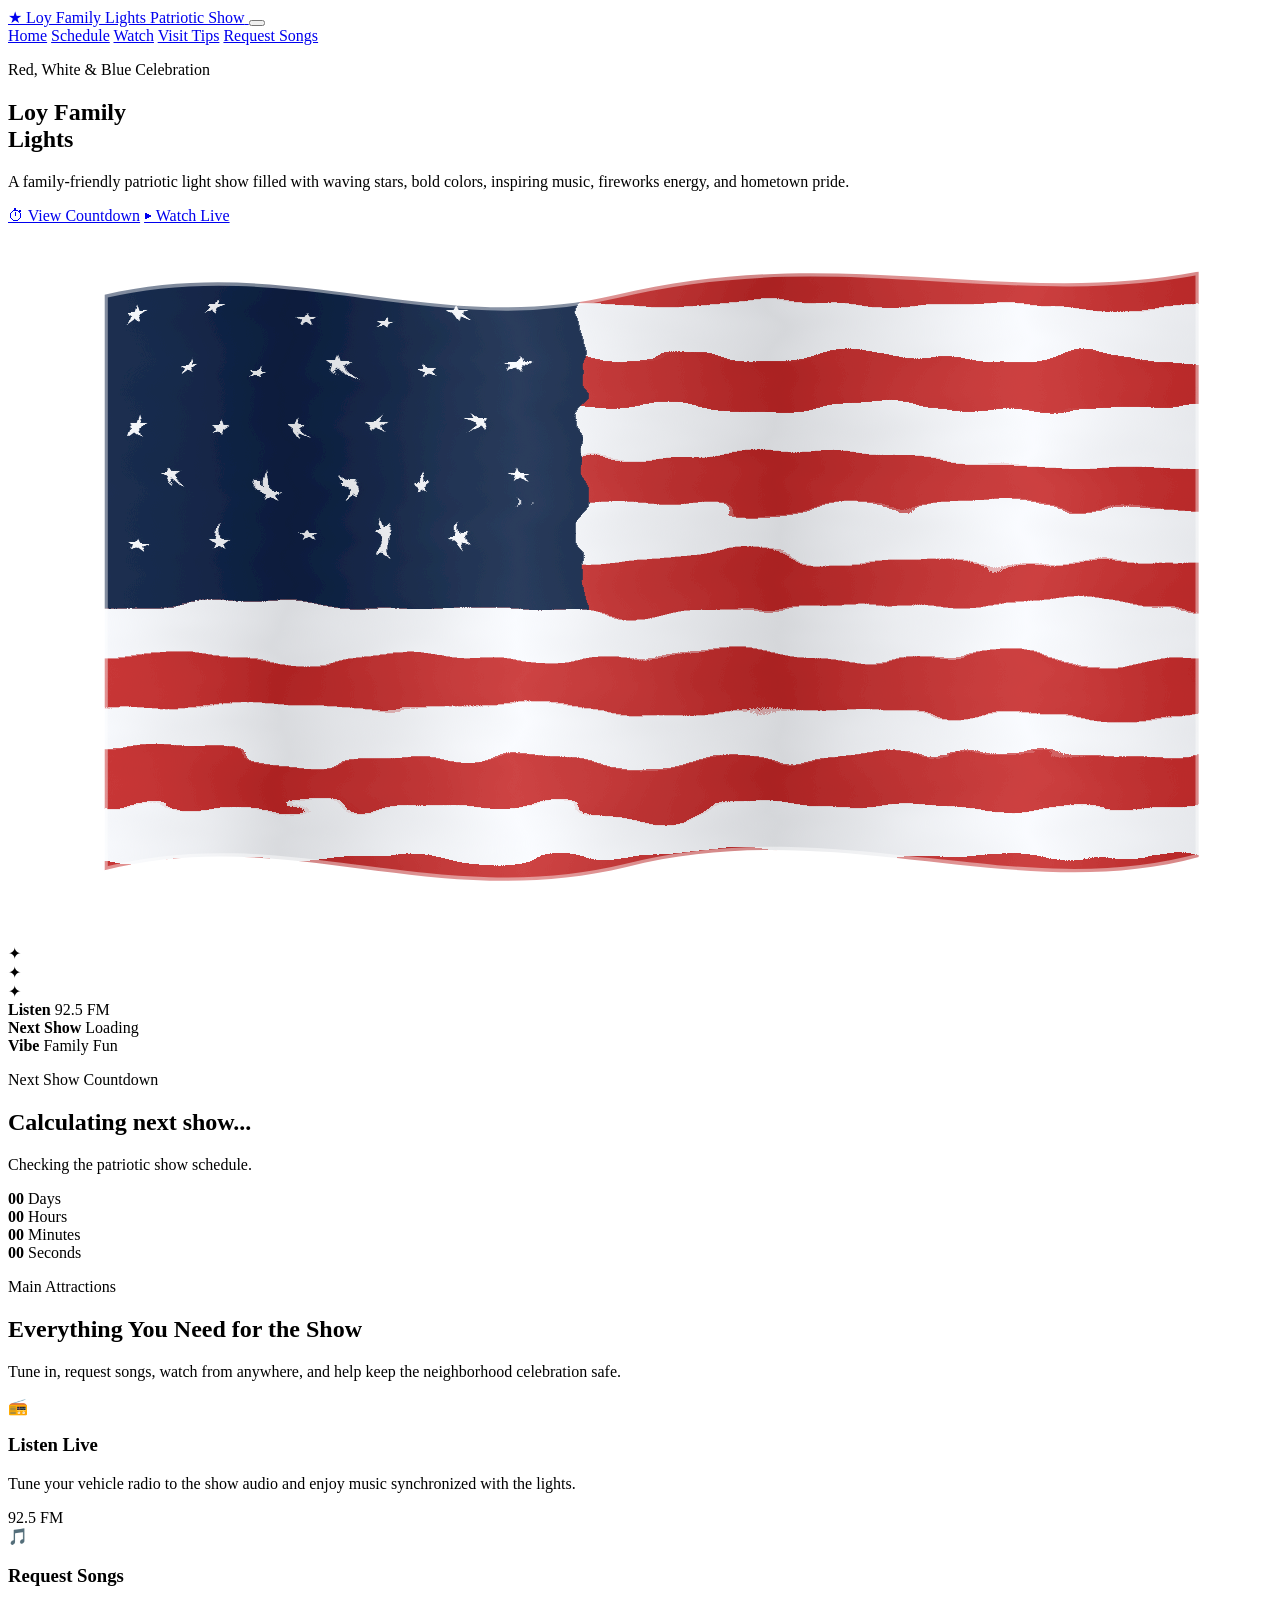
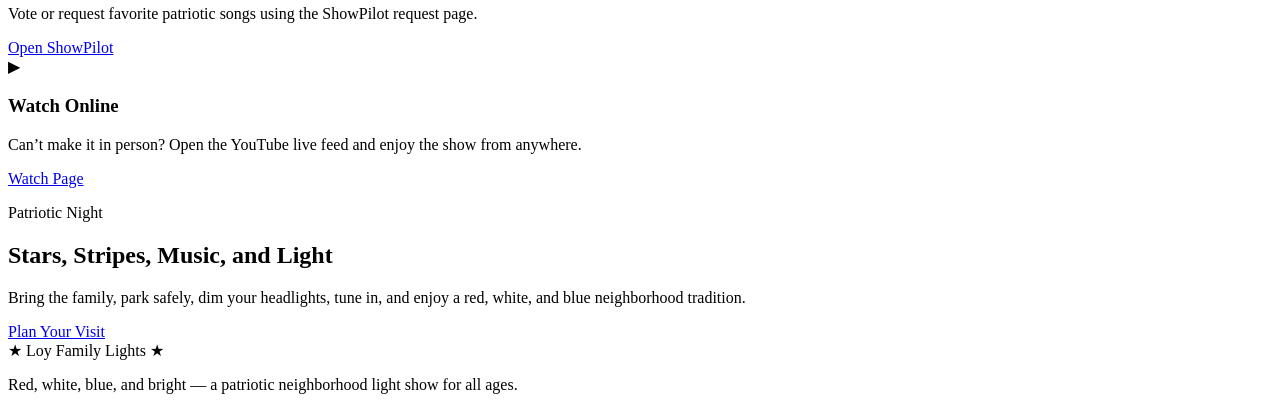
==== index.html @ 0f34c9c0 "Add files via upload" ====
<!DOCTYPE html>
<html lang="en">
<head>
  <meta charset="UTF-8" />
  <meta name="viewport" content="width=device-width, initial-scale=1.0" />
  <meta
    name="description"
    content="Loy Family Lights Patriotic Light Show. Tune to 92.5 FM, watch the red, white, and blue display, and enjoy a family-friendly neighborhood celebration."
  />
  <title>Loy Family Lights | Patriotic Light Show</title>

  <link rel="preconnect" href="https://fonts.googleapis.com" />
  <link rel="preconnect" href="https://fonts.gstatic.com" crossorigin />
  <link
    href="https://fonts.googleapis.com/css2?family=Cinzel:wght@400;600;700&family=Libre+Baskerville:wght@400;700&family=Montserrat:wght@500;700;800&display=swap"
    rel="stylesheet"
  />

  <link rel="stylesheet" href="assets/css/styles.css" />
</head>
<body>
  <div class="glow-fog" aria-hidden="true"></div>

  <header class="topbar">
    <div class="container nav">
      <a class="brand" href="index.html" aria-label="Loy Family Lights home">
        <span class="brand-badge" aria-hidden="true">★</span>
        <span class="brand-text">
          Loy Family Lights
          <span>Patriotic Show</span>
        </span>
      </a>

      <button class="menu-toggle" type="button" aria-label="Open navigation" aria-expanded="false">
        <span></span>
        <span></span>
        <span></span>
      </button>

      <nav class="nav-links" aria-label="Primary navigation">
        <a class="active" href="index.html">Home</a>
        <a href="schedule.html">Schedule</a>
        <a href="watch.html">Watch</a>
        <a href="visit.html">Visit Tips</a>
        <a class="nav-cta" href="https://show.loyfamilylights.com/" target="_blank" rel="noopener">Request Songs</a>
      </nav>
    </div>
  </header>

  <main>
    <section class="container hero">
      <div class="hero-copy-wrap">
        <p class="eyebrow">Red, White & Blue Celebration</p>
        <h1>Loy Family<br />Lights</h1>
        <p class="hero-copy">
          A family-friendly patriotic light show filled with waving stars,
          bold colors, inspiring music, fireworks energy, and hometown pride.
        </p>

        <div class="hero-actions">
          <a class="btn btn-primary" href="schedule.html">⏱ View Countdown</a>
          <a class="btn btn-secondary" href="watch.html">▶ Watch Live</a>
        </div>
      </div>

      <aside class="hero-card" aria-label="Patriotic waving flag preview">
        <div class="flag-stage">
          <div class="flag-pole" aria-hidden="true"></div>

          <svg class="waving-flag" viewBox="0 0 760 430" role="img" aria-labelledby="flagTitle flagDesc">
            <title id="flagTitle">Animated American-style patriotic flag</title>
            <desc id="flagDesc">A red, white, and blue flag waving with stars and stripes.</desc>

            <defs>
              <filter id="flagWave">
                <feTurbulence
                  type="fractalNoise"
                  baseFrequency="0.012 0.045"
                  numOctaves="2"
                  seed="8"
                  result="noise"
                >
                  <animate
                    attributeName="baseFrequency"
                    dur="6s"
                    values="0.010 0.035;0.018 0.055;0.010 0.035"
                    repeatCount="indefinite"
                  />
                </feTurbulence>

                <feDisplacementMap
                  in="SourceGraphic"
                  in2="noise"
                  scale="28"
                  xChannelSelector="R"
                  yChannelSelector="G"
                >
                  <animate
                    attributeName="scale"
                    dur="4.5s"
                    values="18;34;22;30;18"
                    repeatCount="indefinite"
                  />
                </feDisplacementMap>
              </filter>

              <linearGradient id="flagShade" x1="0%" y1="0%" x2="100%" y2="0%">
                <stop offset="0%" stop-color="rgba(255,255,255,0.1)" />
                <stop offset="18%" stop-color="rgba(0,0,0,0.18)" />
                <stop offset="38%" stop-color="rgba(255,255,255,0.18)" />
                <stop offset="60%" stop-color="rgba(0,0,0,0.2)" />
                <stop offset="82%" stop-color="rgba(255,255,255,0.16)" />
                <stop offset="100%" stop-color="rgba(0,0,0,0.12)" />
              </linearGradient>

              <clipPath id="flagClip">
                <path d="M58 42 C170 16 258 68 366 42 C498 10 602 50 716 28 L716 380 C606 410 498 354 372 386 C256 414 168 360 58 388 Z" />
              </clipPath>
            </defs>

            <g filter="url(#flagWave)" clip-path="url(#flagClip)">
              <rect x="40" y="20" width="700" height="390" fill="#f9fbff" />

              <g>
                <rect x="40" y="20" width="700" height="30" fill="#c62828" />
                <rect x="40" y="80" width="700" height="30" fill="#c62828" />
                <rect x="40" y="140" width="700" height="30" fill="#c62828" />
                <rect x="40" y="200" width="700" height="30" fill="#c62828" />
                <rect x="40" y="260" width="700" height="30" fill="#c62828" />
                <rect x="40" y="320" width="700" height="30" fill="#c62828" />
                <rect x="40" y="380" width="700" height="30" fill="#c62828" />
              </g>

              <rect x="40" y="20" width="305" height="210" fill="#0a1f44" />

              <g class="flag-stars-svg" fill="#f9fbff">
                <text x="70" y="58">★</text><text x="120" y="58">★</text><text x="170" y="58">★</text><text x="220" y="58">★</text><text x="270" y="58">★</text>
                <text x="95" y="92">★</text><text x="145" y="92">★</text><text x="195" y="92">★</text><text x="245" y="92">★</text><text x="295" y="92">★</text>
                <text x="70" y="126">★</text><text x="120" y="126">★</text><text x="170" y="126">★</text><text x="220" y="126">★</text><text x="270" y="126">★</text>
                <text x="95" y="160">★</text><text x="145" y="160">★</text><text x="195" y="160">★</text><text x="245" y="160">★</text><text x="295" y="160">★</text>
                <text x="70" y="194">★</text><text x="120" y="194">★</text><text x="170" y="194">★</text><text x="220" y="194">★</text><text x="270" y="194">★</text>
              </g>

              <rect x="40" y="20" width="700" height="390" fill="url(#flagShade)" opacity="0.72" />
            </g>

            <path
              class="flag-edge"
              d="M58 42 C170 16 258 68 366 42 C498 10 602 50 716 28 L716 380 C606 410 498 354 372 386 C256 414 168 360 58 388 Z"
              fill="none"
              stroke="rgba(255,255,255,0.45)"
              stroke-width="4"
            />
          </svg>

          <div class="firework one" aria-hidden="true">✦</div>
          <div class="firework two" aria-hidden="true">✦</div>
          <div class="firework three" aria-hidden="true">✦</div>
        </div>

        <div class="quick-info">
          <div class="info-pill">
            <strong>Listen</strong>
            <span>92.5 FM</span>
          </div>
          <div class="info-pill">
            <strong>Next Show</strong>
            <span data-countdown-label>Loading</span>
          </div>
          <div class="info-pill">
            <strong>Vibe</strong>
            <span>Family Fun</span>
          </div>
        </div>
      </aside>
    </section>

    <section class="container countdown-section">
      <div class="card countdown-card">
        <div>
          <p class="section-label">Next Show Countdown</p>
          <h2 data-show-status>Calculating next show...</h2>
          <p class="section-text" data-show-message>
            Checking the patriotic show schedule.
          </p>
        </div>

        <div class="countdown-grid" aria-label="Countdown to the next show">
          <div class="count-box">
            <strong data-countdown-days>00</strong>
            <span>Days</span>
          </div>
          <div class="count-box">
            <strong data-countdown-hours>00</strong>
            <span>Hours</span>
          </div>
          <div class="count-box">
            <strong data-countdown-minutes>00</strong>
            <span>Minutes</span>
          </div>
          <div class="count-box">
            <strong data-countdown-seconds>00</strong>
            <span>Seconds</span>
          </div>
        </div>
      </div>
    </section>

    <div class="container stripe" aria-hidden="true"></div>

    <section class="container">
      <div class="section-head">
        <p class="section-label">Main Attractions</p>
        <h2>Everything You Need for the Show</h2>
        <p class="section-text">
          Tune in, request songs, watch from anywhere, and help keep the neighborhood celebration safe.
        </p>
      </div>

      <div class="grid grid-3">
        <article class="card">
          <div class="card-icon" aria-hidden="true">📻</div>
          <h3>Listen Live</h3>
          <p>
            Tune your vehicle radio to the show audio and enjoy music synchronized with the lights.
          </p>
          <div class="large-stat">92.5 FM</div>
        </article>

        <article class="card">
          <div class="card-icon" aria-hidden="true">🎵</div>
          <h3>Request Songs</h3>
          <p>
            Vote or request favorite patriotic songs using the ShowPilot request page.
          </p>
          <div class="card-action">
            <a class="btn btn-primary" href="https://show.loyfamilylights.com/" target="_blank" rel="noopener">
              Open ShowPilot
            </a>
          </div>
        </article>

        <article class="card">
          <div class="card-icon" aria-hidden="true">▶</div>
          <h3>Watch Online</h3>
          <p>
            Can’t make it in person? Open the YouTube live feed and enjoy the show from anywhere.
          </p>
          <div class="card-action">
            <a class="btn btn-secondary" href="watch.html">Watch Page</a>
          </div>
        </article>
      </div>
    </section>

    <section class="container feature-banner">
      <div>
        <p class="section-label">Patriotic Night</p>
        <h2>Stars, Stripes, Music, and Light</h2>
        <p class="section-text">
          Bring the family, park safely, dim your headlights, tune in, and enjoy a red, white, and blue neighborhood tradition.
        </p>
      </div>

      <a class="btn btn-primary" href="visit.html">Plan Your Visit</a>
    </section>
  </main>

  <footer class="container footer">
    <div class="footer-brand">★ Loy Family Lights ★</div>
    <p>Red, white, blue, and bright — a patriotic neighborhood light show for all ages.</p>
  </footer>

  <script src="assets/js/app.js"></script>
</body>
</html>
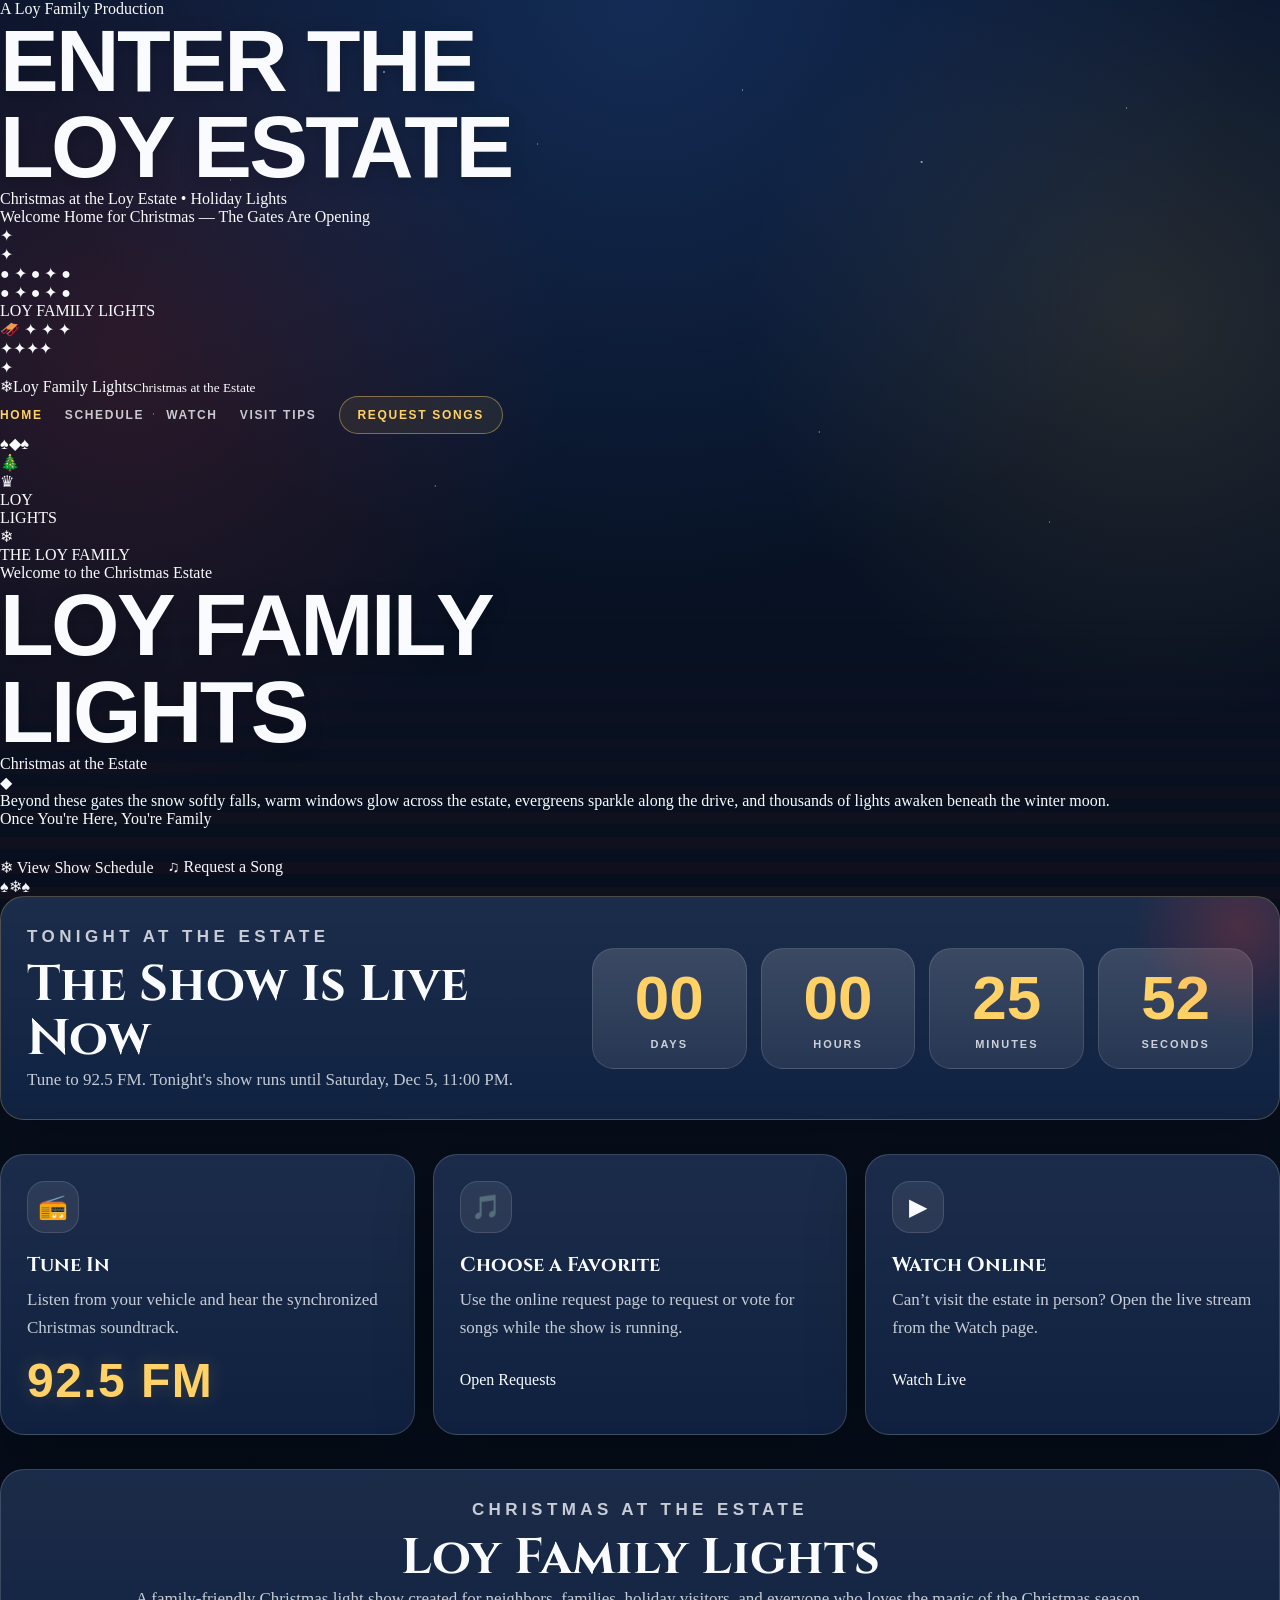
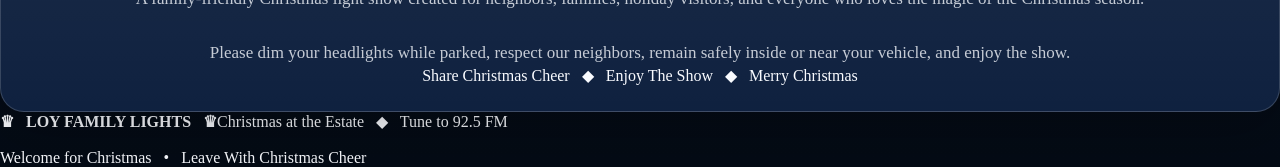
==== commit d49a6d23: "Add files via upload" ====
--- a/index.html
+++ b/index.html
@@ -1,276 +1,8 @@
-<!DOCTYPE html>
-<html lang="en">
-<head>
-  <meta charset="UTF-8" />
-  <meta name="viewport" content="width=device-width, initial-scale=1.0" />
-  <meta
-    name="description"
-    content="Loy Family Lights Patriotic Light Show. Tune to 92.5 FM, watch the red, white, and blue display, and enjoy a family-friendly neighborhood celebration."
-  />
-  <title>Loy Family Lights | Patriotic Light Show</title>
-
-  <link rel="preconnect" href="https://fonts.googleapis.com" />
-  <link rel="preconnect" href="https://fonts.gstatic.com" crossorigin />
-  <link
-    href="https://fonts.googleapis.com/css2?family=Cinzel:wght@400;600;700&family=Libre+Baskerville:wght@400;700&family=Montserrat:wght@500;700;800&display=swap"
-    rel="stylesheet"
-  />
-
-  <link rel="stylesheet" href="assets/css/styles.css" />
-</head>
-<body>
-  <div class="glow-fog" aria-hidden="true"></div>
-
-  <header class="topbar">
-    <div class="container nav">
-      <a class="brand" href="index.html" aria-label="Loy Family Lights home">
-        <span class="brand-badge" aria-hidden="true">★</span>
-        <span class="brand-text">
-          Loy Family Lights
-          <span>Patriotic Show</span>
-        </span>
-      </a>
-
-      <button class="menu-toggle" type="button" aria-label="Open navigation" aria-expanded="false">
-        <span></span>
-        <span></span>
-        <span></span>
-      </button>
-
-      <nav class="nav-links" aria-label="Primary navigation">
-        <a class="active" href="index.html">Home</a>
-        <a href="schedule.html">Schedule</a>
-        <a href="watch.html">Watch</a>
-        <a href="visit.html">Visit Tips</a>
-        <a class="nav-cta" href="https://show.loyfamilylights.com/" target="_blank" rel="noopener">Request Songs</a>
-      </nav>
-    </div>
-  </header>
-
-  <main>
-    <section class="container hero">
-      <div class="hero-copy-wrap">
-        <p class="eyebrow">Red, White & Blue Celebration</p>
-        <h1>Loy Family<br />Lights</h1>
-        <p class="hero-copy">
-          A family-friendly patriotic light show filled with waving stars,
-          bold colors, inspiring music, fireworks energy, and hometown pride.
-        </p>
-
-        <div class="hero-actions">
-          <a class="btn btn-primary" href="schedule.html">⏱ View Countdown</a>
-          <a class="btn btn-secondary" href="watch.html">▶ Watch Live</a>
-        </div>
-      </div>
-
-      <aside class="hero-card" aria-label="Patriotic waving flag preview">
-        <div class="flag-stage">
-          <div class="flag-pole" aria-hidden="true"></div>
-
-          <svg class="waving-flag" viewBox="0 0 760 430" role="img" aria-labelledby="flagTitle flagDesc">
-            <title id="flagTitle">Animated American-style patriotic flag</title>
-            <desc id="flagDesc">A red, white, and blue flag waving with stars and stripes.</desc>
-
-            <defs>
-              <filter id="flagWave">
-                <feTurbulence
-                  type="fractalNoise"
-                  baseFrequency="0.012 0.045"
-                  numOctaves="2"
-                  seed="8"
-                  result="noise"
-                >
-                  <animate
-                    attributeName="baseFrequency"
-                    dur="6s"
-                    values="0.010 0.035;0.018 0.055;0.010 0.035"
-                    repeatCount="indefinite"
-                  />
-                </feTurbulence>
-
-                <feDisplacementMap
-                  in="SourceGraphic"
-                  in2="noise"
-                  scale="28"
-                  xChannelSelector="R"
-                  yChannelSelector="G"
-                >
-                  <animate
-                    attributeName="scale"
-                    dur="4.5s"
-                    values="18;34;22;30;18"
-                    repeatCount="indefinite"
-                  />
-                </feDisplacementMap>
-              </filter>
-
-              <linearGradient id="flagShade" x1="0%" y1="0%" x2="100%" y2="0%">
-                <stop offset="0%" stop-color="rgba(255,255,255,0.1)" />
-                <stop offset="18%" stop-color="rgba(0,0,0,0.18)" />
-                <stop offset="38%" stop-color="rgba(255,255,255,0.18)" />
-                <stop offset="60%" stop-color="rgba(0,0,0,0.2)" />
-                <stop offset="82%" stop-color="rgba(255,255,255,0.16)" />
-                <stop offset="100%" stop-color="rgba(0,0,0,0.12)" />
-              </linearGradient>
-
-              <clipPath id="flagClip">
-                <path d="M58 42 C170 16 258 68 366 42 C498 10 602 50 716 28 L716 380 C606 410 498 354 372 386 C256 414 168 360 58 388 Z" />
-              </clipPath>
-            </defs>
-
-            <g filter="url(#flagWave)" clip-path="url(#flagClip)">
-              <rect x="40" y="20" width="700" height="390" fill="#f9fbff" />
-
-              <g>
-                <rect x="40" y="20" width="700" height="30" fill="#c62828" />
-                <rect x="40" y="80" width="700" height="30" fill="#c62828" />
-                <rect x="40" y="140" width="700" height="30" fill="#c62828" />
-                <rect x="40" y="200" width="700" height="30" fill="#c62828" />
-                <rect x="40" y="260" width="700" height="30" fill="#c62828" />
-                <rect x="40" y="320" width="700" height="30" fill="#c62828" />
-                <rect x="40" y="380" width="700" height="30" fill="#c62828" />
-              </g>
-
-              <rect x="40" y="20" width="305" height="210" fill="#0a1f44" />
-
-              <g class="flag-stars-svg" fill="#f9fbff">
-                <text x="70" y="58">★</text><text x="120" y="58">★</text><text x="170" y="58">★</text><text x="220" y="58">★</text><text x="270" y="58">★</text>
-                <text x="95" y="92">★</text><text x="145" y="92">★</text><text x="195" y="92">★</text><text x="245" y="92">★</text><text x="295" y="92">★</text>
-                <text x="70" y="126">★</text><text x="120" y="126">★</text><text x="170" y="126">★</text><text x="220" y="126">★</text><text x="270" y="126">★</text>
-                <text x="95" y="160">★</text><text x="145" y="160">★</text><text x="195" y="160">★</text><text x="245" y="160">★</text><text x="295" y="160">★</text>
-                <text x="70" y="194">★</text><text x="120" y="194">★</text><text x="170" y="194">★</text><text x="220" y="194">★</text><text x="270" y="194">★</text>
-              </g>
-
-              <rect x="40" y="20" width="700" height="390" fill="url(#flagShade)" opacity="0.72" />
-            </g>
-
-            <path
-              class="flag-edge"
-              d="M58 42 C170 16 258 68 366 42 C498 10 602 50 716 28 L716 380 C606 410 498 354 372 386 C256 414 168 360 58 388 Z"
-              fill="none"
-              stroke="rgba(255,255,255,0.45)"
-              stroke-width="4"
-            />
-          </svg>
-
-          <div class="firework one" aria-hidden="true">✦</div>
-          <div class="firework two" aria-hidden="true">✦</div>
-          <div class="firework three" aria-hidden="true">✦</div>
-        </div>
-
-        <div class="quick-info">
-          <div class="info-pill">
-            <strong>Listen</strong>
-            <span>92.5 FM</span>
-          </div>
-          <div class="info-pill">
-            <strong>Next Show</strong>
-            <span data-countdown-label>Loading</span>
-          </div>
-          <div class="info-pill">
-            <strong>Vibe</strong>
-            <span>Family Fun</span>
-          </div>
-        </div>
-      </aside>
-    </section>
-
-    <section class="container countdown-section">
-      <div class="card countdown-card">
-        <div>
-          <p class="section-label">Next Show Countdown</p>
-          <h2 data-show-status>Calculating next show...</h2>
-          <p class="section-text" data-show-message>
-            Checking the patriotic show schedule.
-          </p>
-        </div>
-
-        <div class="countdown-grid" aria-label="Countdown to the next show">
-          <div class="count-box">
-            <strong data-countdown-days>00</strong>
-            <span>Days</span>
-          </div>
-          <div class="count-box">
-            <strong data-countdown-hours>00</strong>
-            <span>Hours</span>
-          </div>
-          <div class="count-box">
-            <strong data-countdown-minutes>00</strong>
-            <span>Minutes</span>
-          </div>
-          <div class="count-box">
-            <strong data-countdown-seconds>00</strong>
-            <span>Seconds</span>
-          </div>
-        </div>
-      </div>
-    </section>
-
-    <div class="container stripe" aria-hidden="true"></div>
-
-    <section class="container">
-      <div class="section-head">
-        <p class="section-label">Main Attractions</p>
-        <h2>Everything You Need for the Show</h2>
-        <p class="section-text">
-          Tune in, request songs, watch from anywhere, and help keep the neighborhood celebration safe.
-        </p>
-      </div>
-
-      <div class="grid grid-3">
-        <article class="card">
-          <div class="card-icon" aria-hidden="true">📻</div>
-          <h3>Listen Live</h3>
-          <p>
-            Tune your vehicle radio to the show audio and enjoy music synchronized with the lights.
-          </p>
-          <div class="large-stat">92.5 FM</div>
-        </article>
-
-        <article class="card">
-          <div class="card-icon" aria-hidden="true">🎵</div>
-          <h3>Request Songs</h3>
-          <p>
-            Vote or request favorite patriotic songs using the ShowPilot request page.
-          </p>
-          <div class="card-action">
-            <a class="btn btn-primary" href="https://show.loyfamilylights.com/" target="_blank" rel="noopener">
-              Open ShowPilot
-            </a>
-          </div>
-        </article>
-
-        <article class="card">
-          <div class="card-icon" aria-hidden="true">▶</div>
-          <h3>Watch Online</h3>
-          <p>
-            Can’t make it in person? Open the YouTube live feed and enjoy the show from anywhere.
-          </p>
-          <div class="card-action">
-            <a class="btn btn-secondary" href="watch.html">Watch Page</a>
-          </div>
-        </article>
-      </div>
-    </section>
-
-    <section class="container feature-banner">
-      <div>
-        <p class="section-label">Patriotic Night</p>
-        <h2>Stars, Stripes, Music, and Light</h2>
-        <p class="section-text">
-          Bring the family, park safely, dim your headlights, tune in, and enjoy a red, white, and blue neighborhood tradition.
-        </p>
-      </div>
-
-      <a class="btn btn-primary" href="visit.html">Plan Your Visit</a>
-    </section>
-  </main>
-
-  <footer class="container footer">
-    <div class="footer-brand">★ Loy Family Lights ★</div>
-    <p>Red, white, blue, and bright — a patriotic neighborhood light show for all ages.</p>
-  </footer>
-
-  <script src="assets/js/app.js"></script>
-</body>
-</html>+<!doctype html><html lang="en"><head><meta charset="UTF-8"><meta name="viewport" content="width=device-width,initial-scale=1.0"><meta name="description" content="Loy Family Lights Christmas at the Estate. Show schedule, 92.5 FM, song requests, live stream, and holiday visitor information."><meta name="theme-color" content="#070609"><title>Loy Family Lights | Christmas at the Estate</title><link rel="preconnect" href="https://fonts.googleapis.com"><link rel="preconnect" href="https://fonts.gstatic.com" crossorigin><link href="https://fonts.googleapis.com/css2?family=Cinzel+Decorative:wght@700;900&family=Cinzel:wght@400;500;600;700;800;900&family=Crimson+Pro:ital,wght@0,300;0,400;0,500;0,600;1,400&display=swap" rel="stylesheet"><link rel="stylesheet" href="assets/css/styles.css"></head><body class="static-site home-intro"><div class="intro-title"><div class="intro-small">A Loy Family Production</div><h1 class="intro-main">ENTER THE<br>LOY ESTATE</h1><div class="intro-sub">Christmas at the Loy Estate • Holiday Lights</div><div class="intro-enter">Welcome Home for Christmas — The Gates Are Opening</div></div><div class="gate-panel left"><div class="gate-ring"></div></div><div class="gate-panel right"><div class="gate-ring"></div></div><div class="gate-lantern left">✦</div><div class="gate-lantern right">✦</div><div class="side-gate left"></div><div class="side-gate right"></div><div class="corner-garland left">● ✦ ● ✦ ●</div><div class="corner-garland right">● ✦ ● ✦ ●</div><div class="film-grain"></div><div class="film-scratch s1"></div><div class="film-scratch s2"></div>
+<div class="scene" aria-hidden="true"><div class="stars"></div><div class="rain"></div><div class="lightning"></div><div class="moon"></div><div class="cloud one"></div><div class="cloud two"></div><div class="cloud three"></div><div class="mansion"><div class="mansion-roof"></div><div class="chimney c1"></div><div class="chimney c2"></div><div class="tower"></div><div class="mansion-body"></div><div class="window w1"></div><div class="window w2"><span class="shadow-person"></span></div><div class="window w3"></div><div class="window w4"><span class="shadow-person"></span></div><div class="window w5"></div></div><div class="marquee">LOY FAMILY LIGHTS</div><div class="sleigh">🛷 <span>✦ ✦ ✦</span></div><div class="fog f1"></div><div class="fog f2"></div><div class="fog f3"></div><div class="christmas-haze"></div><div class="ground-glow"></div><div class="snow-field snow-back"></div><div class="snow-field snow-front"></div><div class="evergreen left"><span></span><span></span><span></span><i></i></div><div class="evergreen right"><span></span><span></span><span></span><i></i></div><div class="path-lights"><span class="path-lamp p1">✦</span><span class="path-lamp p2">✦</span><span class="path-lamp p3">✦</span><span class="path-lamp p4">✦</span></div><div class="estate-wreath">✦</div><div class="snow-bank bank-left"></div><div class="snow-bank bank-right"></div></div><header class="site-nav"><div class="nav-inner"><a class="site-brand" href="index.html"><span class="site-brand-mark">❄</span><span>Loy Family Lights<small>Christmas at the Estate</small></span></a><button class="menu-toggle" type="button" aria-label="Open navigation" aria-expanded="false"><span></span><span></span><span></span></button><nav class="nav-links" aria-label="Primary navigation"><a class="active" href="index.html">Home</a><a href="schedule.html">Schedule</a><a href="watch.html">Watch</a><a href="visit.html">Visit Tips</a><a class="nav-cta" href="https://show.loyfamilylights.com/" target="_blank" rel="noopener">Request Songs</a></nav></div></header><main class="page"><div class="top-ornament"><span>♠</span><span>◆</span><span>♠</span></div>
+<div class="crest-wrap"><div class="crest"><div class="raven">🎄</div><div class="crest-crown">♛</div><div class="shield"><div class="crest-main">LOY</div><div class="crest-sub">LIGHTS</div><div class="crest-bat">❄</div></div><div class="crest-ribbon">THE LOY FAMILY</div></div></div>
+<header class="site-hero"><p class="hero-eyebrow">Welcome to the Christmas Estate</p><h1>LOY FAMILY<br><span>LIGHTS</span></h1><p class="hero-subtitle">Christmas at the Estate</p><div class="family-rule"><span>◆</span></div><p class="hero-desc">Beyond these gates the snow softly falls, warm windows glow across the estate, evergreens sparkle along the drive, and thousands of lights awaken beneath the winter moon.</p><div class="hero-tag">Once You're Here, You're Family</div><div class="hero-actions"><a class="btn-estate" href="schedule.html">❄ View Show Schedule</a><a class="btn-estate secondary" href="https://show.loyfamilylights.com/" target="_blank" rel="noopener">♫ Request a Song</a></div></header>
+<div class="divider-main"><span>♠</span><span>❄</span><span>♠</span></div>
+<section class="card card-candles countdown-card"><div><p class="section-label">Tonight at the Estate</p><h2 class="section-title gold" data-show-status>Calculating next show...</h2><p class="section-copy" data-show-message>Checking the Christmas show schedule.</p></div><div class="countdown-grid"><div class="count-box"><strong data-countdown-days>00</strong><span>Days</span></div><div class="count-box"><strong data-countdown-hours>00</strong><span>Hours</span></div><div class="count-box"><strong data-countdown-minutes>00</strong><span>Minutes</span></div><div class="count-box"><strong data-countdown-seconds>00</strong><span>Seconds</span></div></div></section>
+<div class="section-spacer"></div><section class="grid grid-3"><article class="card site-card"><div class="card-icon">📻</div><h3>Tune In</h3><p>Listen from your vehicle and hear the synchronized Christmas soundtrack.</p><div class="large-stat">92.5 FM</div></article><article class="card site-card"><div class="card-icon">🎵</div><h3>Choose a Favorite</h3><p>Use the online request page to request or vote for songs while the show is running.</p><div class="hero-actions"><a class="btn-estate" href="https://show.loyfamilylights.com/" target="_blank" rel="noopener">Open Requests</a></div></article><article class="card site-card"><div class="card-icon">▶</div><h3>Watch Online</h3><p>Can’t visit the estate in person? Open the live stream from the Watch page.</p><div class="hero-actions"><a class="btn-estate secondary" href="watch.html">Watch Live</a></div></article></section>
+<div class="section-spacer"></div><section class="card card-candles" style="text-align:center"><p class="section-label">Christmas at the Estate</p><h2 class="section-title">Loy Family Lights</h2><p class="about-text">A family-friendly Christmas light show created for neighbors, families, holiday visitors, and everyone who loves the magic of the Christmas season.<br><br>Please dim your headlights while parked, respect our neighbors, remain safely inside or near your vehicle, and enjoy the show.</p><div class="family-banner">Share Christmas Cheer &nbsp; ◆ &nbsp; Enjoy The Show &nbsp; ◆ &nbsp; Merry Christmas</div></section></main><footer class="site-footer"><strong>♛ &nbsp; LOY FAMILY LIGHTS &nbsp; ♛</strong>Christmas at the Estate &nbsp; ◆ &nbsp; Tune to 92.5 FM<br><br>Welcome for Christmas &nbsp; • &nbsp; Leave With Christmas Cheer</footer><script src="assets/js/app.js"></script></body></html>
--- a/assets/css/styles.css
+++ b/assets/css/styles.css
@@ -0,0 +1,969 @@
+:root {
+  --navy: #0a1f44;
+  --navy-deep: #06142d;
+  --blue: #1f4fa3;
+  --blue-soft: #3d73d1;
+  --red: #c62828;
+  --red-bright: #e53935;
+  --white: #f9fbff;
+  --cream: #eef3ff;
+  --gold: #ffd166;
+  --glass: rgba(10, 31, 68, 0.78);
+  --glass-soft: rgba(255, 255, 255, 0.08);
+  --border: rgba(255, 255, 255, 0.16);
+  --text-soft: rgba(249, 251, 255, 0.78);
+  --shadow: 0 24px 80px rgba(0, 0, 0, 0.32);
+  --font-display: "Montserrat", Arial, sans-serif;
+  --font-title: "Cinzel", serif;
+  --font-body: "Libre Baskerville", Georgia, serif;
+  --ease: cubic-bezier(0.22, 1, 0.36, 1);
+}
+
+* {
+  box-sizing: border-box;
+  margin: 0;
+  padding: 0;
+}
+
+html {
+  scroll-behavior: smooth;
+}
+
+body {
+  min-height: 100vh;
+  overflow-x: hidden;
+  color: var(--white);
+  font-family: var(--font-body);
+  background:
+    radial-gradient(circle at top center, rgba(61, 115, 209, 0.24), transparent 32%),
+    radial-gradient(circle at 10% 20%, rgba(229, 57, 53, 0.16), transparent 24%),
+    radial-gradient(circle at 90% 18%, rgba(255, 209, 102, 0.12), transparent 22%),
+    linear-gradient(180deg, #07162f 0%, #08101f 45%, #040b15 100%);
+  position: relative;
+}
+
+body::before {
+  content: "";
+  position: fixed;
+  inset: 0;
+  pointer-events: none;
+  z-index: -3;
+  background-image:
+    radial-gradient(1px 1px at 8% 10%, rgba(255,255,255,.95), transparent),
+    radial-gradient(1px 1px at 18% 20%, rgba(255,255,255,.75), transparent),
+    radial-gradient(1.4px 1.4px at 30% 8%, rgba(255,255,255,.95), transparent),
+    radial-gradient(1px 1px at 42% 16%, rgba(255,255,255,.7), transparent),
+    radial-gradient(1px 1px at 58% 10%, rgba(255,255,255,.85), transparent),
+    radial-gradient(1.5px 1.5px at 72% 18%, rgba(255,255,255,.9), transparent),
+    radial-gradient(1px 1px at 88% 12%, rgba(255,255,255,.8), transparent),
+    radial-gradient(1px 1px at 12% 46%, rgba(255,255,255,.7), transparent),
+    radial-gradient(1px 1px at 34% 54%, rgba(255,255,255,.75), transparent),
+    radial-gradient(1px 1px at 64% 48%, rgba(255,255,255,.8), transparent),
+    radial-gradient(1px 1px at 82% 58%, rgba(255,255,255,.7), transparent);
+  opacity: 0.9;
+  animation: twinkle 5s ease-in-out infinite alternate;
+}
+
+body::after {
+  content: "";
+  position: fixed;
+  left: 0;
+  right: 0;
+  bottom: 0;
+  height: 32vh;
+  pointer-events: none;
+  z-index: -2;
+  background:
+    repeating-linear-gradient(
+      180deg,
+      rgba(198, 40, 40, 0.10) 0 12px,
+      transparent 12px 25px
+    );
+  mask-image: linear-gradient(to top, rgba(0,0,0,.55), transparent);
+}
+
+@keyframes twinkle {
+  from {
+    opacity: 0.45;
+  }
+
+  to {
+    opacity: 1;
+  }
+}
+
+.glow-fog {
+  position: fixed;
+  inset: 0;
+  pointer-events: none;
+  z-index: -1;
+  opacity: 0.34;
+  background-image:
+    radial-gradient(240px 60px at 18% 30%, rgba(255,255,255,0.08), transparent 70%),
+    radial-gradient(280px 70px at 78% 34%, rgba(255,255,255,0.07), transparent 70%),
+    radial-gradient(220px 54px at 42% 72%, rgba(255,255,255,0.05), transparent 70%);
+  animation: fogMove 20s linear infinite alternate;
+}
+
+@keyframes fogMove {
+  from {
+    transform: translateX(-3%);
+  }
+
+  to {
+    transform: translateX(4%);
+  }
+}
+
+a {
+  color: inherit;
+  text-decoration: none;
+}
+
+.container {
+  width: min(1120px, calc(100% - 32px));
+  margin: 0 auto;
+}
+
+.topbar {
+  position: sticky;
+  top: 0;
+  z-index: 100;
+  background: rgba(6, 20, 45, 0.74);
+  backdrop-filter: blur(16px);
+  -webkit-backdrop-filter: blur(16px);
+  border-bottom: 1px solid rgba(255,255,255,0.08);
+}
+
+.nav {
+  min-height: 76px;
+  display: flex;
+  align-items: center;
+  justify-content: space-between;
+  gap: 20px;
+}
+
+.brand {
+  display: inline-flex;
+  align-items: center;
+  gap: 12px;
+}
+
+.brand-badge {
+  width: 46px;
+  height: 46px;
+  border-radius: 50%;
+  display: grid;
+  place-items: center;
+  font-size: 22px;
+  background: linear-gradient(135deg, var(--red-bright), var(--blue));
+  box-shadow: 0 0 24px rgba(61, 115, 209, 0.36);
+}
+
+.brand-text {
+  font-family: var(--font-title);
+  font-size: 13px;
+  font-weight: 700;
+  text-transform: uppercase;
+  letter-spacing: 0.16em;
+  line-height: 1.15;
+}
+
+.brand-text span {
+  display: block;
+  margin-top: 4px;
+  font-size: 10px;
+  color: var(--gold);
+  letter-spacing: 0.28em;
+}
+
+.nav-links {
+  display: flex;
+  align-items: center;
+  gap: 22px;
+  font-family: var(--font-display);
+  font-size: 12px;
+  font-weight: 700;
+  letter-spacing: 0.14em;
+  text-transform: uppercase;
+}
+
+.nav-links a {
+  color: var(--text-soft);
+  transition: color 0.2s var(--ease);
+}
+
+.nav-links a:hover,
+.nav-links a.active {
+  color: var(--gold);
+}
+
+.nav-cta {
+  padding: 11px 18px;
+  border: 1px solid rgba(255, 209, 102, 0.42);
+  border-radius: 999px;
+  color: var(--gold) !important;
+  background: rgba(255, 209, 102, 0.08);
+}
+
+.menu-toggle {
+  display: none;
+  width: 46px;
+  height: 42px;
+  border: 1px solid rgba(255,255,255,0.14);
+  border-radius: 14px;
+  background: rgba(255,255,255,0.06);
+  cursor: pointer;
+}
+
+.menu-toggle span {
+  display: block;
+  width: 20px;
+  height: 2px;
+  margin: 5px auto;
+  border-radius: 999px;
+  background: var(--white);
+}
+
+.hero,
+.page-hero {
+  padding: 80px 0 54px;
+}
+
+.hero {
+  display: grid;
+  grid-template-columns: 1.02fr 0.98fr;
+  gap: 42px;
+  align-items: center;
+}
+
+.page-hero {
+  max-width: 900px;
+}
+
+.eyebrow {
+  display: inline-flex;
+  align-items: center;
+  gap: 10px;
+  margin-bottom: 18px;
+  font-family: var(--font-display);
+  font-size: 12px;
+  font-weight: 700;
+  letter-spacing: 0.28em;
+  text-transform: uppercase;
+  color: var(--gold);
+}
+
+.eyebrow::before,
+.eyebrow::after {
+  content: "";
+  width: 32px;
+  height: 1px;
+  background: linear-gradient(90deg, transparent, var(--gold));
+}
+
+.eyebrow::after {
+  background: linear-gradient(90deg, var(--gold), transparent);
+}
+
+h1 {
+  font-family: var(--font-display);
+  font-size: clamp(44px, 7vw, 88px);
+  font-weight: 800;
+  line-height: 0.98;
+  letter-spacing: -0.03em;
+  text-transform: uppercase;
+  text-shadow: 0 4px 18px rgba(0,0,0,0.25);
+}
+
+.hero-copy {
+  margin-top: 20px;
+  max-width: 680px;
+  font-size: clamp(18px, 2.3vw, 23px);
+  line-height: 1.55;
+  color: var(--text-soft);
+  font-style: italic;
+}
+
+.hero-actions {
+  display: flex;
+  flex-wrap: wrap;
+  gap: 14px;
+  margin-top: 30px;
+}
+
+.btn {
+  display: inline-flex;
+  align-items: center;
+  justify-content: center;
+  gap: 10px;
+  min-height: 50px;
+  padding: 14px 22px;
+  border-radius: 999px;
+  border: 1px solid rgba(255,255,255,0.18);
+  font-family: var(--font-display);
+  font-size: 12px;
+  font-weight: 800;
+  letter-spacing: 0.14em;
+  text-transform: uppercase;
+  transition:
+    transform 0.2s var(--ease),
+    border-color 0.2s var(--ease),
+    box-shadow 0.2s var(--ease),
+    background 0.2s var(--ease);
+}
+
+.btn:hover {
+  transform: translateY(-3px);
+  border-color: rgba(255, 209, 102, 0.7);
+  box-shadow: 0 16px 36px rgba(0,0,0,0.25);
+}
+
+.btn-primary {
+  background: linear-gradient(135deg, var(--red-bright), var(--blue));
+  color: var(--white);
+}
+
+.btn-secondary {
+  background: rgba(255,255,255,0.06);
+  color: var(--gold);
+  border-color: rgba(255,209,102,0.34);
+}
+
+.hero-card,
+.card,
+.feature-banner {
+  position: relative;
+  padding: 28px;
+  border-radius: 28px;
+  overflow: hidden;
+  border: 1px solid var(--border);
+  background:
+    linear-gradient(180deg, rgba(255,255,255,0.08), rgba(255,255,255,0.03)),
+    var(--glass);
+  box-shadow: var(--shadow);
+}
+
+.hero-card::before,
+.live-card::before,
+.countdown-card::before {
+  content: "";
+  position: absolute;
+  top: -80px;
+  right: -70px;
+  width: 220px;
+  height: 220px;
+  border-radius: 50%;
+  background: radial-gradient(circle, rgba(229,57,53,0.24), transparent 68%);
+  pointer-events: none;
+}
+
+.flag-stage {
+  position: relative;
+  min-height: 350px;
+  border-radius: 22px;
+  overflow: hidden;
+  border: 1px solid rgba(255,255,255,0.1);
+  background:
+    radial-gradient(circle at 50% 45%, rgba(255,209,102,0.16), transparent 28%),
+    linear-gradient(180deg, rgba(31,79,163,0.28), rgba(6,20,45,0.72)),
+    linear-gradient(180deg, #0d254f, #08162e);
+}
+
+.flag-pole {
+  position: absolute;
+  left: 28px;
+  top: 22px;
+  bottom: 18px;
+  width: 10px;
+  border-radius: 999px;
+  background: linear-gradient(90deg, #8b8f99, #f5f7ff, #727782);
+  box-shadow: 0 0 22px rgba(255,255,255,0.18);
+  z-index: 3;
+}
+
+.waving-flag {
+  position: absolute;
+  width: 94%;
+  height: auto;
+  left: 20px;
+  top: 25px;
+  transform-origin: 9% 50%;
+  animation: flagSway 4.8s ease-in-out infinite;
+  filter: drop-shadow(0 24px 34px rgba(0,0,0,0.34));
+}
+
+@keyframes flagSway {
+  0%, 100% {
+    transform: rotate(-1deg) translateY(0);
+  }
+
+  50% {
+    transform: rotate(1.5deg) translateY(5px);
+  }
+}
+
+.flag-stars-svg text {
+  font-size: 24px;
+  font-family: Arial, sans-serif;
+}
+
+.flag-edge {
+  animation: edgeGlow 3.8s ease-in-out infinite;
+}
+
+@keyframes edgeGlow {
+  0%, 100% {
+    opacity: 0.35;
+  }
+
+  50% {
+    opacity: 0.8;
+  }
+}
+
+.firework {
+  position: absolute;
+  font-size: 38px;
+  filter: drop-shadow(0 0 16px rgba(255,255,255,0.22));
+  animation: pop 3.2s ease-in-out infinite;
+  z-index: 4;
+}
+
+.firework.one {
+  top: 42px;
+  right: 46px;
+}
+
+.firework.two {
+  top: 142px;
+  right: 84px;
+  font-size: 28px;
+  animation-delay: -1.2s;
+}
+
+.firework.three {
+  bottom: 48px;
+  left: 74px;
+  font-size: 32px;
+  animation-delay: -2.1s;
+}
+
+@keyframes pop {
+  0%, 100% {
+    transform: scale(0.94);
+    opacity: 0.68;
+  }
+
+  50% {
+    transform: scale(1.08);
+    opacity: 1;
+  }
+}
+
+.quick-info {
+  margin-top: 14px;
+  display: grid;
+  grid-template-columns: repeat(3, 1fr);
+  gap: 12px;
+}
+
+.info-pill {
+  padding: 14px 12px;
+  border-radius: 16px;
+  background: rgba(255,255,255,0.06);
+  border: 1px solid rgba(255,255,255,0.1);
+  text-align: center;
+}
+
+.info-pill strong {
+  display: block;
+  margin-bottom: 4px;
+  font-family: var(--font-display);
+  font-size: 11px;
+  font-weight: 800;
+  letter-spacing: 0.16em;
+  text-transform: uppercase;
+  color: var(--gold);
+}
+
+.info-pill span {
+  font-size: 17px;
+  color: var(--white);
+}
+
+section {
+  padding: 34px 0;
+}
+
+.section-head {
+  max-width: 760px;
+  margin-bottom: 22px;
+}
+
+.section-label {
+  margin-bottom: 8px;
+  color: var(--gold);
+  font-family: var(--font-display);
+  font-size: 12px;
+  font-weight: 800;
+  letter-spacing: 0.26em;
+  text-transform: uppercase;
+}
+
+h2 {
+  font-family: var(--font-title);
+  font-size: clamp(30px, 4.8vw, 50px);
+  line-height: 1.08;
+}
+
+.section-text {
+  margin-top: 12px;
+  color: var(--text-soft);
+  font-size: 19px;
+  line-height: 1.6;
+  font-style: italic;
+}
+
+.grid {
+  display: grid;
+  gap: 18px;
+}
+
+.grid-2 {
+  grid-template-columns: repeat(2, 1fr);
+}
+
+.grid-3 {
+  grid-template-columns: repeat(3, 1fr);
+}
+
+.card {
+  padding: 26px;
+  border-radius: 24px;
+  box-shadow: 0 18px 60px rgba(0,0,0,0.24);
+}
+
+.card-icon {
+  width: 52px;
+  height: 52px;
+  margin-bottom: 18px;
+  border-radius: 18px;
+  display: grid;
+  place-items: center;
+  font-size: 24px;
+  background: rgba(255,255,255,0.08);
+  border: 1px solid rgba(255,255,255,0.12);
+}
+
+.card h3 {
+  margin-bottom: 8px;
+  font-family: var(--font-title);
+  font-size: 20px;
+  color: var(--white);
+}
+
+.card p {
+  color: var(--text-soft);
+  font-size: 17px;
+  line-height: 1.6;
+}
+
+.card-action {
+  margin-top: 20px;
+}
+
+.large-stat {
+  margin-top: 12px;
+  color: var(--gold);
+  font-family: var(--font-display);
+  font-size: clamp(28px, 4vw, 48px);
+  font-weight: 800;
+  letter-spacing: 0.03em;
+  text-shadow: 0 0 20px rgba(255,209,102,0.18);
+}
+
+.countdown-section {
+  padding-top: 0;
+}
+
+.countdown-card {
+  display: grid;
+  grid-template-columns: 0.9fr 1.1fr;
+  gap: 24px;
+  align-items: center;
+  border-color: rgba(255,209,102,0.24);
+}
+
+.countdown-card.xl {
+  grid-template-columns: 1fr;
+}
+
+.countdown-grid {
+  display: grid;
+  grid-template-columns: repeat(4, 1fr);
+  gap: 14px;
+}
+
+.count-box {
+  min-height: 118px;
+  display: grid;
+  place-items: center;
+  padding: 18px 12px;
+  border-radius: 22px;
+  background:
+    linear-gradient(180deg, rgba(255,255,255,0.1), rgba(255,255,255,0.04)),
+    rgba(255,255,255,0.05);
+  border: 1px solid rgba(255,255,255,0.12);
+  text-align: center;
+}
+
+.count-box strong {
+  display: block;
+  color: var(--gold);
+  font-family: var(--font-display);
+  font-size: clamp(32px, 5vw, 62px);
+  font-weight: 800;
+  line-height: 1;
+}
+
+.count-box span {
+  display: block;
+  margin-top: 9px;
+  color: var(--text-soft);
+  font-family: var(--font-display);
+  font-size: 11px;
+  font-weight: 800;
+  letter-spacing: 0.18em;
+  text-transform: uppercase;
+}
+
+.live-card {
+  border-color: rgba(255,209,102,0.24);
+}
+
+.live-status {
+  display: inline-flex;
+  align-items: center;
+  gap: 9px;
+  margin-bottom: 16px;
+  padding: 7px 15px;
+  border-radius: 999px;
+  border: 1px solid rgba(255,209,102,0.42);
+  background: rgba(255,209,102,0.08);
+  color: var(--gold);
+  font-family: var(--font-display);
+  font-size: 11px;
+  font-weight: 800;
+  letter-spacing: 0.18em;
+  text-transform: uppercase;
+}
+
+.live-dot {
+  width: 8px;
+  height: 8px;
+  border-radius: 50%;
+  background: var(--gold);
+  box-shadow: 0 0 16px rgba(255,209,102,0.7);
+  animation: blink 1.2s ease-in-out infinite;
+}
+
+@keyframes blink {
+  0%, 100% {
+    opacity: 1;
+  }
+
+  50% {
+    opacity: 0.25;
+  }
+}
+
+.link-card {
+  display: flex;
+  align-items: center;
+  gap: 16px;
+  padding: 18px;
+  border-radius: 18px;
+  background: rgba(255,255,255,0.055);
+  border: 1px solid rgba(255,255,255,0.1);
+  transition:
+    transform 0.2s var(--ease),
+    border-color 0.2s var(--ease),
+    background 0.2s var(--ease);
+}
+
+.link-card:hover {
+  transform: translateY(-3px);
+  border-color: rgba(255,209,102,0.45);
+  background: rgba(255,255,255,0.09);
+}
+
+.link-icon {
+  width: 48px;
+  height: 48px;
+  flex: 0 0 auto;
+  border-radius: 50%;
+  display: grid;
+  place-items: center;
+  font-size: 22px;
+  background: linear-gradient(135deg, var(--red-bright), var(--blue));
+}
+
+.link-card strong {
+  display: block;
+  margin-bottom: 4px;
+  font-family: var(--font-title);
+  font-size: 17px;
+  color: var(--white);
+}
+
+.link-card span span {
+  display: block;
+  color: var(--text-soft);
+  font-size: 16px;
+}
+
+.etiquette-list {
+  list-style: none;
+  margin-top: 18px;
+  display: grid;
+  gap: 12px;
+}
+
+.etiquette-list li {
+  display: flex;
+  gap: 12px;
+  color: var(--text-soft);
+  font-size: 18px;
+  line-height: 1.45;
+}
+
+.etiquette-list li::before {
+  content: "★";
+  color: var(--gold);
+  flex: 0 0 auto;
+  font-size: 16px;
+  margin-top: 2px;
+}
+
+.split-card,
+.feature-banner {
+  display: flex;
+  align-items: center;
+  justify-content: space-between;
+  gap: 28px;
+}
+
+.radio-badge {
+  width: 220px;
+  height: 220px;
+  flex: 0 0 auto;
+  display: grid;
+  place-items: center;
+  border-radius: 50%;
+  background:
+    radial-gradient(circle, rgba(255,209,102,0.18), transparent 60%),
+    linear-gradient(135deg, var(--red-bright), var(--blue));
+  border: 1px solid rgba(255,255,255,0.18);
+  box-shadow: 0 0 40px rgba(61,115,209,0.28);
+  text-align: center;
+}
+
+.radio-badge span {
+  display: block;
+  color: var(--gold);
+  font-family: var(--font-display);
+  font-size: 18px;
+  font-weight: 800;
+  letter-spacing: 0.2em;
+}
+
+.radio-badge strong {
+  display: block;
+  font-family: var(--font-display);
+  font-size: 68px;
+  line-height: 1;
+}
+
+.mini-countdown {
+  min-width: 220px;
+  padding: 26px;
+  border-radius: 24px;
+  text-align: center;
+  background: rgba(255,255,255,0.06);
+  border: 1px solid rgba(255,255,255,0.1);
+}
+
+.mini-countdown strong {
+  display: block;
+  color: var(--gold);
+  font-family: var(--font-display);
+  font-size: 32px;
+  font-weight: 800;
+}
+
+.mini-countdown span {
+  display: block;
+  margin-top: 8px;
+  color: var(--text-soft);
+  font-family: var(--font-display);
+  font-size: 12px;
+  font-weight: 800;
+  letter-spacing: 0.14em;
+  text-transform: uppercase;
+}
+
+.stripe {
+  height: 4px;
+  margin: 34px auto 8px;
+  border-radius: 999px;
+  background: repeating-linear-gradient(
+    135deg,
+    var(--red-bright) 0 20px,
+    var(--white) 20px 40px,
+    var(--blue-soft) 40px 60px,
+    var(--gold) 60px 80px
+  );
+  opacity: 0.9;
+}
+
+.footer {
+  margin-top: 34px;
+  padding: 38px 0 46px;
+  border-top: 1px solid rgba(255,255,255,0.08);
+  text-align: center;
+  color: rgba(249,251,255,0.56);
+}
+
+.footer-brand {
+  margin-bottom: 8px;
+  font-family: var(--font-title);
+  font-size: 24px;
+  color: var(--white);
+}
+
+.footer p {
+  font-size: 16px;
+  line-height: 1.6;
+}
+
+@media (prefers-reduced-motion: reduce) {
+  *,
+  *::before,
+  *::after {
+    animation-duration: 0.01ms !important;
+    animation-iteration-count: 1 !important;
+    scroll-behavior: auto !important;
+  }
+}
+
+@media (max-width: 920px) {
+  .menu-toggle {
+    display: block;
+  }
+
+  .nav {
+    min-height: auto;
+    padding: 16px 0;
+    align-items: center;
+    flex-wrap: wrap;
+  }
+
+  .nav-links {
+    width: 100%;
+    display: none;
+    flex-direction: column;
+    align-items: stretch;
+    gap: 10px;
+    padding-top: 12px;
+  }
+
+  .nav-links.is-open {
+    display: flex;
+  }
+
+  .nav-links a {
+    padding: 12px 14px;
+    border-radius: 14px;
+    background: rgba(255,255,255,0.05);
+  }
+
+  .hero {
+    grid-template-columns: 1fr;
+    padding-top: 52px;
+  }
+
+  .hero-card {
+    order: -1;
+  }
+
+  .grid-2,
+  .grid-3,
+  .quick-info,
+  .countdown-card {
+    grid-template-columns: 1fr;
+  }
+
+  .split-card,
+  .feature-banner {
+    align-items: flex-start;
+    flex-direction: column;
+  }
+
+  .radio-badge {
+    width: 180px;
+    height: 180px;
+  }
+}
+
+@media (max-width: 620px) {
+  .container {
+    width: min(100% - 24px, 1120px);
+  }
+
+  .hero-card,
+  .card,
+  .feature-banner {
+    padding: 20px;
+    border-radius: 20px;
+  }
+
+  .flag-stage {
+    min-height: 275px;
+  }
+
+  .flag-pole {
+    left: 18px;
+  }
+
+  .waving-flag {
+    width: 104%;
+    left: 5px;
+    top: 36px;
+  }
+
+  .hero-actions {
+    flex-direction: column;
+  }
+
+  .btn {
+    width: 100%;
+  }
+
+  .countdown-grid {
+    grid-template-columns: repeat(2, 1fr);
+  }
+
+  .count-box {
+    min-height: 104px;
+  }
+
+  .radio-badge {
+    width: 150px;
+    height: 150px;
+  }
+
+  .radio-badge strong {
+    font-size: 50px;
+  }
+}
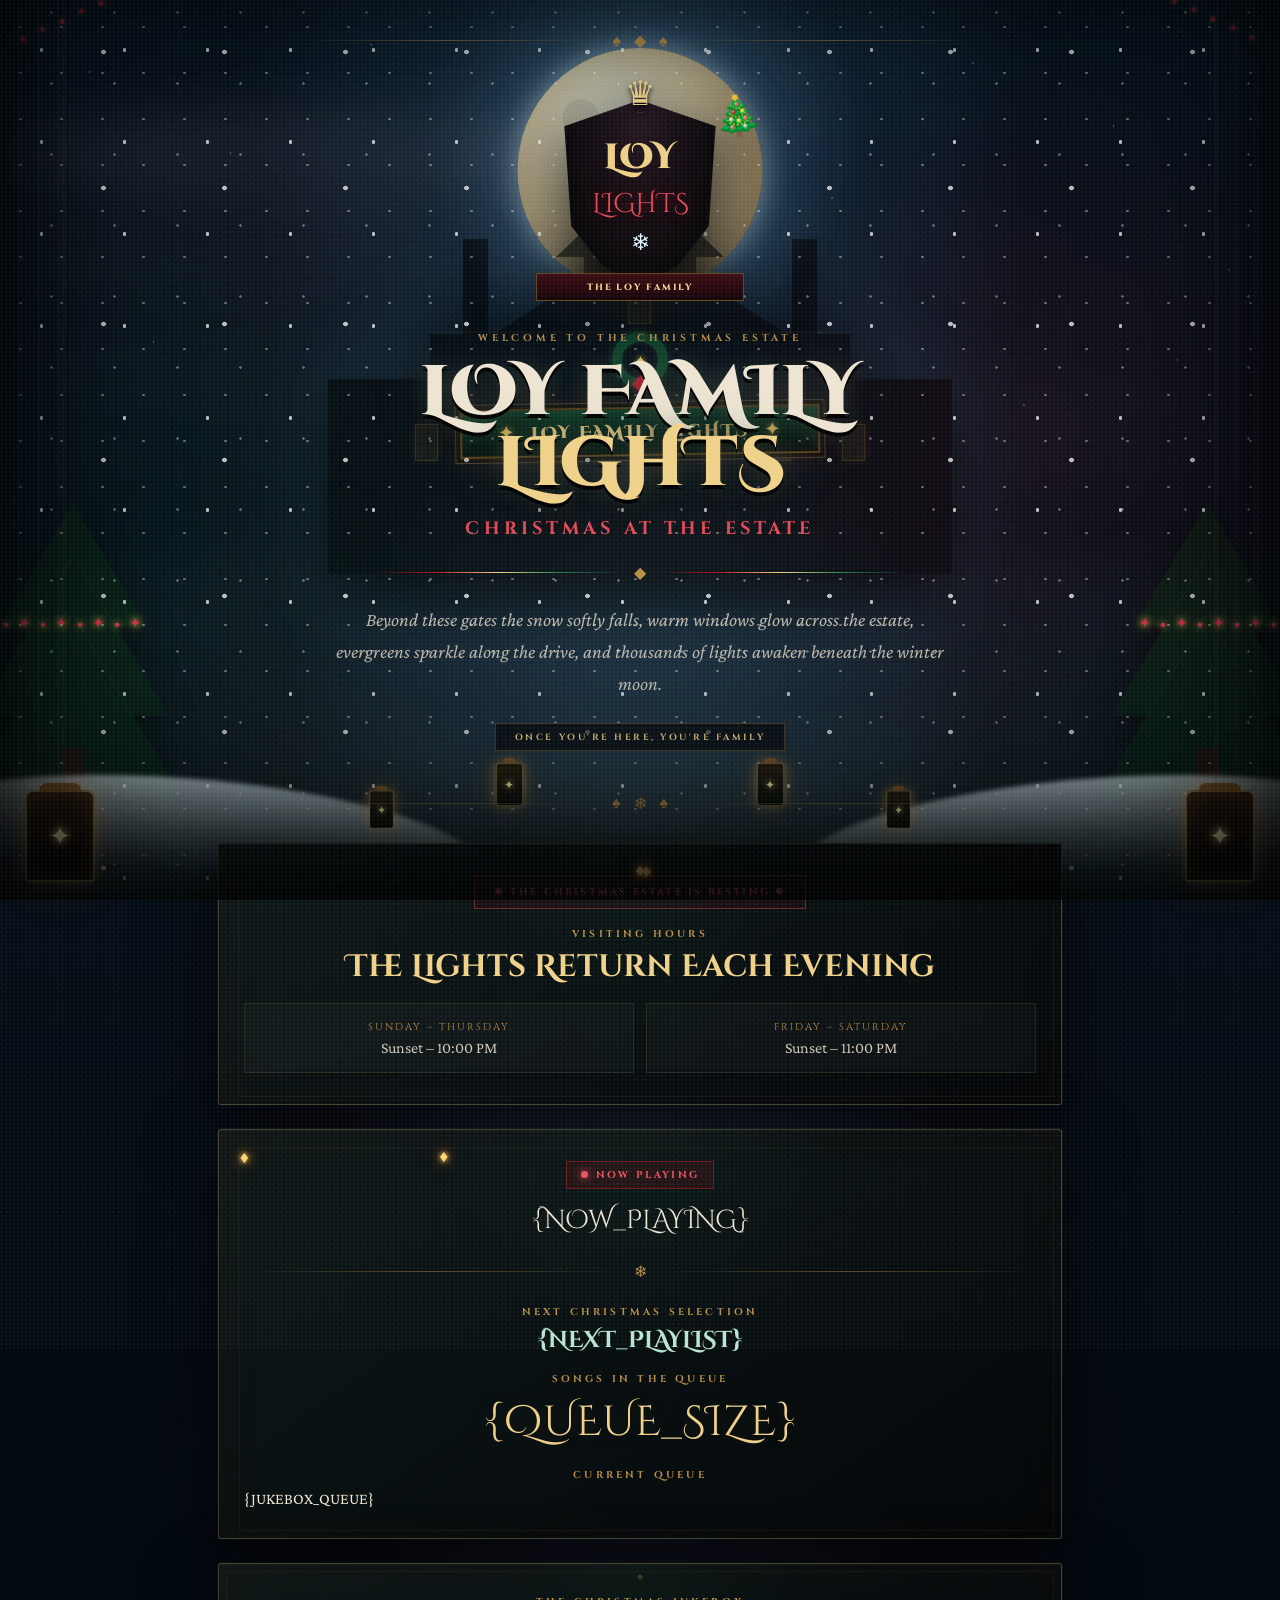
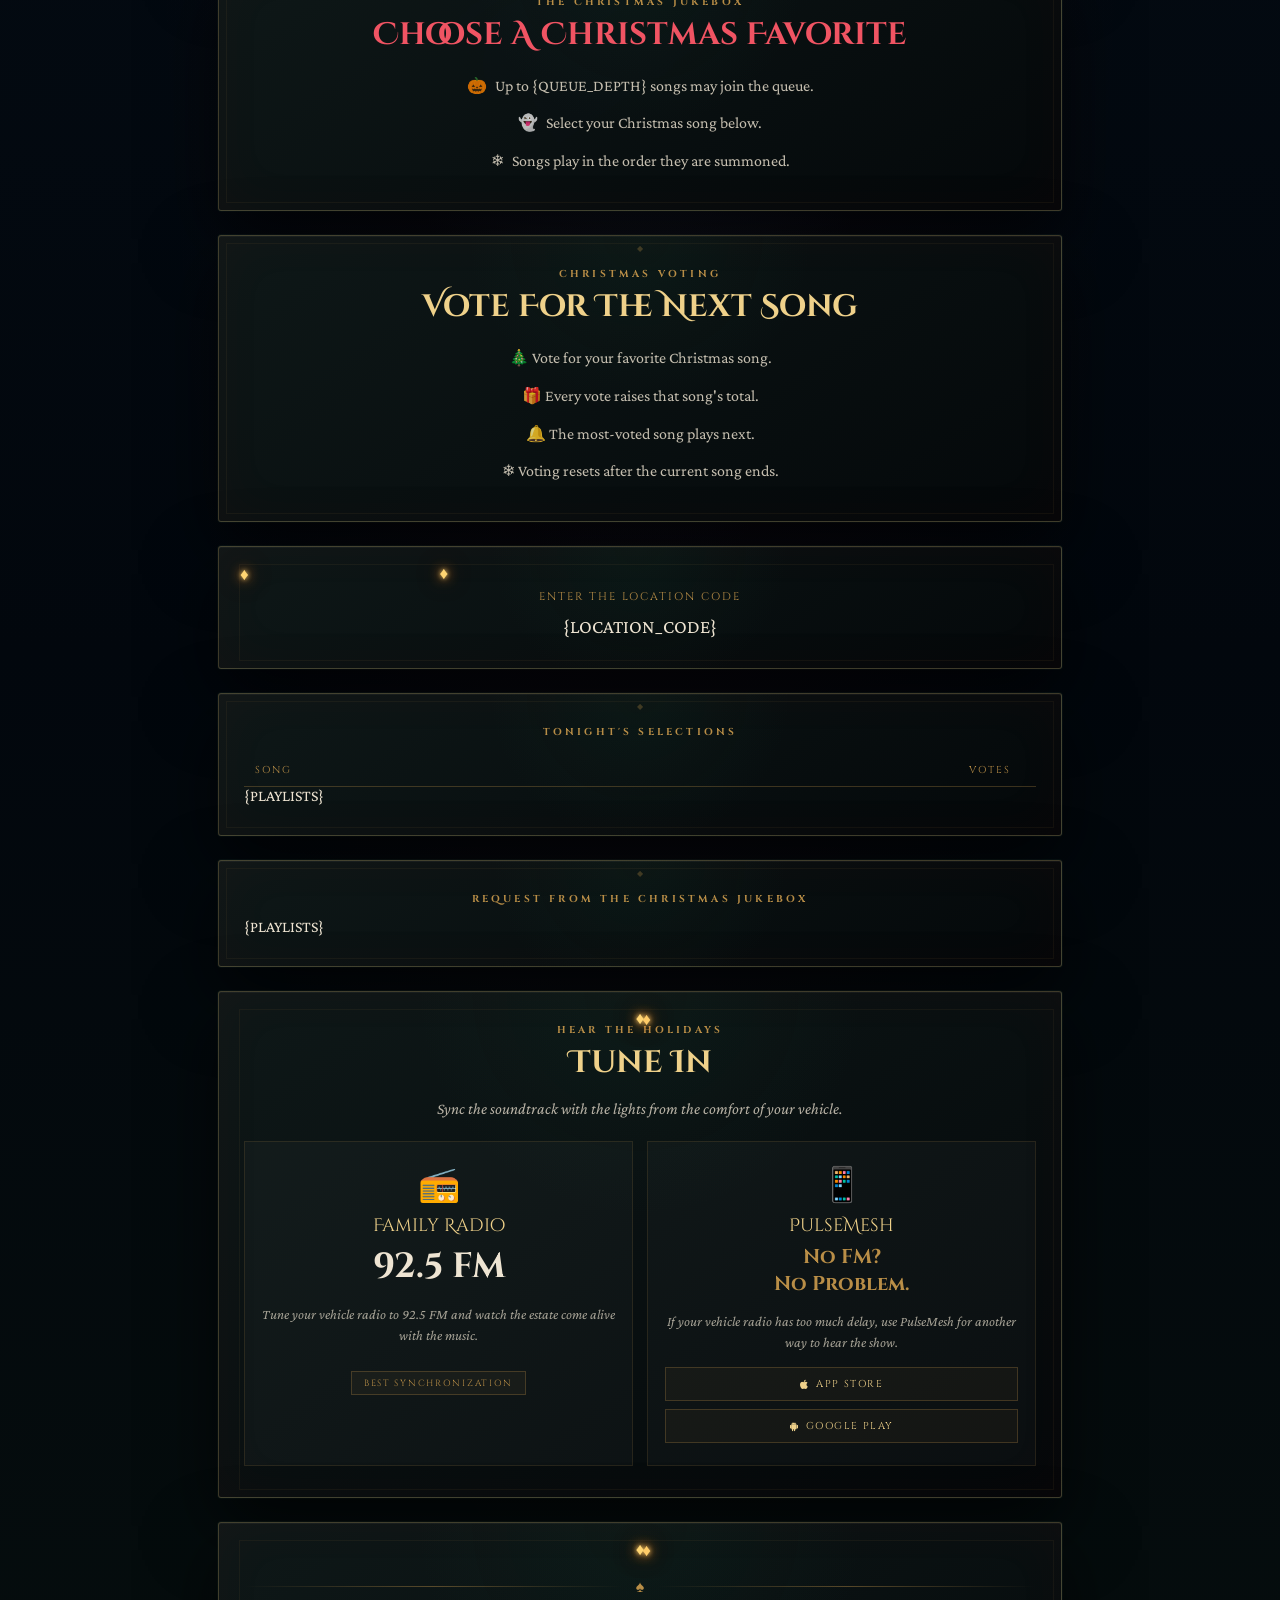
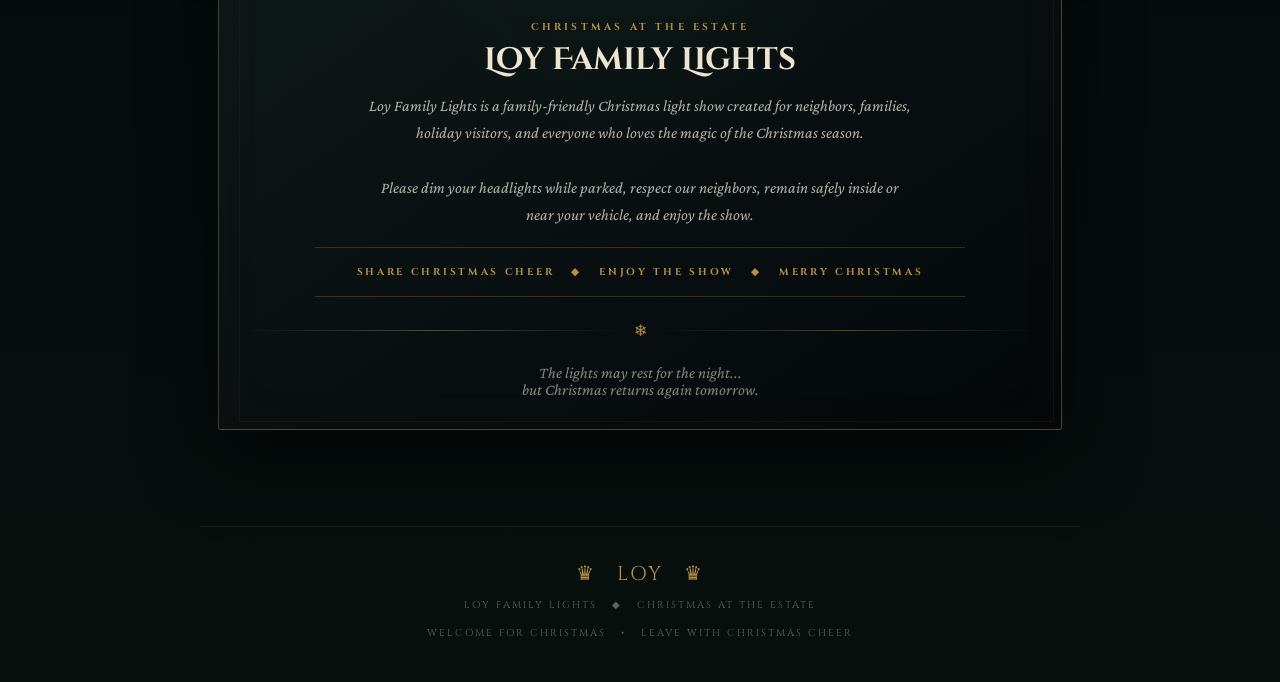
==== commit 558d3774: "Add files via upload" ====
--- a/index.html
+++ b/index.html
@@ -1,8 +1,4219 @@
-<!doctype html><html lang="en"><head><meta charset="UTF-8"><meta name="viewport" content="width=device-width,initial-scale=1.0"><meta name="description" content="Loy Family Lights Christmas at the Estate. Show schedule, 92.5 FM, song requests, live stream, and holiday visitor information."><meta name="theme-color" content="#070609"><title>Loy Family Lights | Christmas at the Estate</title><link rel="preconnect" href="https://fonts.googleapis.com"><link rel="preconnect" href="https://fonts.gstatic.com" crossorigin><link href="https://fonts.googleapis.com/css2?family=Cinzel+Decorative:wght@700;900&family=Cinzel:wght@400;500;600;700;800;900&family=Crimson+Pro:ital,wght@0,300;0,400;0,500;0,600;1,400&display=swap" rel="stylesheet"><link rel="stylesheet" href="assets/css/styles.css"></head><body class="static-site home-intro"><div class="intro-title"><div class="intro-small">A Loy Family Production</div><h1 class="intro-main">ENTER THE<br>LOY ESTATE</h1><div class="intro-sub">Christmas at the Loy Estate • Holiday Lights</div><div class="intro-enter">Welcome Home for Christmas — The Gates Are Opening</div></div><div class="gate-panel left"><div class="gate-ring"></div></div><div class="gate-panel right"><div class="gate-ring"></div></div><div class="gate-lantern left">✦</div><div class="gate-lantern right">✦</div><div class="side-gate left"></div><div class="side-gate right"></div><div class="corner-garland left">● ✦ ● ✦ ●</div><div class="corner-garland right">● ✦ ● ✦ ●</div><div class="film-grain"></div><div class="film-scratch s1"></div><div class="film-scratch s2"></div>
-<div class="scene" aria-hidden="true"><div class="stars"></div><div class="rain"></div><div class="lightning"></div><div class="moon"></div><div class="cloud one"></div><div class="cloud two"></div><div class="cloud three"></div><div class="mansion"><div class="mansion-roof"></div><div class="chimney c1"></div><div class="chimney c2"></div><div class="tower"></div><div class="mansion-body"></div><div class="window w1"></div><div class="window w2"><span class="shadow-person"></span></div><div class="window w3"></div><div class="window w4"><span class="shadow-person"></span></div><div class="window w5"></div></div><div class="marquee">LOY FAMILY LIGHTS</div><div class="sleigh">🛷 <span>✦ ✦ ✦</span></div><div class="fog f1"></div><div class="fog f2"></div><div class="fog f3"></div><div class="christmas-haze"></div><div class="ground-glow"></div><div class="snow-field snow-back"></div><div class="snow-field snow-front"></div><div class="evergreen left"><span></span><span></span><span></span><i></i></div><div class="evergreen right"><span></span><span></span><span></span><i></i></div><div class="path-lights"><span class="path-lamp p1">✦</span><span class="path-lamp p2">✦</span><span class="path-lamp p3">✦</span><span class="path-lamp p4">✦</span></div><div class="estate-wreath">✦</div><div class="snow-bank bank-left"></div><div class="snow-bank bank-right"></div></div><header class="site-nav"><div class="nav-inner"><a class="site-brand" href="index.html"><span class="site-brand-mark">❄</span><span>Loy Family Lights<small>Christmas at the Estate</small></span></a><button class="menu-toggle" type="button" aria-label="Open navigation" aria-expanded="false"><span></span><span></span><span></span></button><nav class="nav-links" aria-label="Primary navigation"><a class="active" href="index.html">Home</a><a href="schedule.html">Schedule</a><a href="watch.html">Watch</a><a href="visit.html">Visit Tips</a><a class="nav-cta" href="https://show.loyfamilylights.com/" target="_blank" rel="noopener">Request Songs</a></nav></div></header><main class="page"><div class="top-ornament"><span>♠</span><span>◆</span><span>♠</span></div>
-<div class="crest-wrap"><div class="crest"><div class="raven">🎄</div><div class="crest-crown">♛</div><div class="shield"><div class="crest-main">LOY</div><div class="crest-sub">LIGHTS</div><div class="crest-bat">❄</div></div><div class="crest-ribbon">THE LOY FAMILY</div></div></div>
-<header class="site-hero"><p class="hero-eyebrow">Welcome to the Christmas Estate</p><h1>LOY FAMILY<br><span>LIGHTS</span></h1><p class="hero-subtitle">Christmas at the Estate</p><div class="family-rule"><span>◆</span></div><p class="hero-desc">Beyond these gates the snow softly falls, warm windows glow across the estate, evergreens sparkle along the drive, and thousands of lights awaken beneath the winter moon.</p><div class="hero-tag">Once You're Here, You're Family</div><div class="hero-actions"><a class="btn-estate" href="schedule.html">❄ View Show Schedule</a><a class="btn-estate secondary" href="https://show.loyfamilylights.com/" target="_blank" rel="noopener">♫ Request a Song</a></div></header>
-<div class="divider-main"><span>♠</span><span>❄</span><span>♠</span></div>
-<section class="card card-candles countdown-card"><div><p class="section-label">Tonight at the Estate</p><h2 class="section-title gold" data-show-status>Calculating next show...</h2><p class="section-copy" data-show-message>Checking the Christmas show schedule.</p></div><div class="countdown-grid"><div class="count-box"><strong data-countdown-days>00</strong><span>Days</span></div><div class="count-box"><strong data-countdown-hours>00</strong><span>Hours</span></div><div class="count-box"><strong data-countdown-minutes>00</strong><span>Minutes</span></div><div class="count-box"><strong data-countdown-seconds>00</strong><span>Seconds</span></div></div></section>
-<div class="section-spacer"></div><section class="grid grid-3"><article class="card site-card"><div class="card-icon">📻</div><h3>Tune In</h3><p>Listen from your vehicle and hear the synchronized Christmas soundtrack.</p><div class="large-stat">92.5 FM</div></article><article class="card site-card"><div class="card-icon">🎵</div><h3>Choose a Favorite</h3><p>Use the online request page to request or vote for songs while the show is running.</p><div class="hero-actions"><a class="btn-estate" href="https://show.loyfamilylights.com/" target="_blank" rel="noopener">Open Requests</a></div></article><article class="card site-card"><div class="card-icon">▶</div><h3>Watch Online</h3><p>Can’t visit the estate in person? Open the live stream from the Watch page.</p><div class="hero-actions"><a class="btn-estate secondary" href="watch.html">Watch Live</a></div></article></section>
-<div class="section-spacer"></div><section class="card card-candles" style="text-align:center"><p class="section-label">Christmas at the Estate</p><h2 class="section-title">Loy Family Lights</h2><p class="about-text">A family-friendly Christmas light show created for neighbors, families, holiday visitors, and everyone who loves the magic of the Christmas season.<br><br>Please dim your headlights while parked, respect our neighbors, remain safely inside or near your vehicle, and enjoy the show.</p><div class="family-banner">Share Christmas Cheer &nbsp; ◆ &nbsp; Enjoy The Show &nbsp; ◆ &nbsp; Merry Christmas</div></section></main><footer class="site-footer"><strong>♛ &nbsp; LOY FAMILY LIGHTS &nbsp; ♛</strong>Christmas at the Estate &nbsp; ◆ &nbsp; Tune to 92.5 FM<br><br>Welcome for Christmas &nbsp; • &nbsp; Leave With Christmas Cheer</footer><script src="assets/js/app.js"></script></body></html>+<!doctype html>
+<html lang="en">
+<head>
+<meta charset="UTF-8">
+<meta name="viewport" content="width=device-width, initial-scale=1.0">
+
+<!--
+===========================================================
+ LOY FAMILY LIGHTS
+ Remote Falcon v4.4
+ Christmas Cinematic Estate Edition
+===========================================================
+
+REMOTE FALCON VARIABLES
+
+{PLAYLISTS}
+{NOW_PLAYING}
+{NEXT_PLAYLIST}
+{QUEUE_SIZE}
+{QUEUE_DEPTH}
+{LOCATION_CODE}
+{JUKEBOX_QUEUE}
+
+DYNAMIC CONTAINERS
+
+{after-hours-message}
+{jukebox-dynamic-container}
+{playlist-voting-dynamic-container}
+{location-code-dynamic-container}
+
+===========================================================
+-->
+
+<link rel="preconnect" href="https://fonts.googleapis.com">
+<link rel="preconnect" href="https://fonts.gstatic.com" crossorigin>
+
+<link href="https://fonts.googleapis.com/css2?family=Cinzel+Decorative:wght@700;900&family=Cinzel:wght@400;500;600;700;800;900&family=Crimson+Pro:ital,wght@0,300;0,400;0,500;0,600;1,400&display=swap" rel="stylesheet">
+
+<link rel="stylesheet" href="https://stackpath.bootstrapcdn.com/font-awesome/4.7.0/css/font-awesome.min.css">
+
+<style>
+
+:root{
+  --black:#020203;
+  --black2:#070609;
+  --charcoal:#121015;
+
+  --blood:#69080f;
+  --blood2:#94111a;
+  --red:#c91c25;
+  --red-hot:#ff5151;
+
+  --gold-dark:#64481c;
+  --gold:#b98e47;
+  --gold-light:#efd18a;
+
+  --purple:#2c0b38;
+  --purple2:#551565;
+  --purple-light:#c176d2;
+
+  --bone:#eee4d2;
+  --white:#fffaf0;
+
+  --glass:rgba(7,7,10,.89);
+
+  --display:'Cinzel Decorative',serif;
+  --title:'Cinzel',serif;
+  --body:'Crimson Pro',Georgia,serif;
+
+  --ease:cubic-bezier(.22,1,.36,1);
+
+  --fog-x:0px;
+  --fog-y:0px;
+}
+
+/* ======================================================
+   RESET
+====================================================== */
+
+*,
+*::before,
+*::after{
+  box-sizing:border-box;
+}
+
+html{
+  scroll-behavior:smooth;
+}
+
+body{
+  margin:0;
+  min-height:100vh;
+  overflow-x:hidden;
+
+  color:var(--bone);
+  font-family:var(--body);
+
+  background:
+    radial-gradient(
+      ellipse at 50% -6%,
+      rgba(78,15,96,.45),
+      transparent 44%
+    ),
+    radial-gradient(
+      ellipse at 50% 28%,
+      rgba(118,7,16,.10),
+      transparent 55%
+    ),
+    linear-gradient(
+      180deg,
+      #08060a 0%,
+      #030304 58%,
+      #080506 100%
+    );
+}
+
+a{
+  color:inherit;
+  text-decoration:none;
+}
+
+
+/* ======================================================
+   CINEMATIC FILM GRAIN
+====================================================== */
+
+.film-grain{
+  position:fixed;
+  inset:-50%;
+  z-index:2000;
+
+  pointer-events:none;
+  opacity:.08;
+
+  background-image:
+    radial-gradient(circle, rgba(255,255,255,.6) 0 1px, transparent 1px),
+    radial-gradient(circle, rgba(255,255,255,.4) 0 1px, transparent 1px);
+
+  background-size:
+    4px 4px,
+    7px 7px;
+
+  animation:filmNoise .22s steps(2) infinite;
+}
+
+@keyframes filmNoise{
+  0%{
+    transform:translate(0,0);
+  }
+  25%{
+    transform:translate(-1%,1%);
+  }
+  50%{
+    transform:translate(1%,-1%);
+  }
+  75%{
+    transform:translate(.5%,1%);
+  }
+  100%{
+    transform:translate(-.5%,-1%);
+  }
+}
+
+
+/* film scratches */
+
+.film-scratch{
+  position:fixed;
+  top:0;
+  bottom:0;
+  width:1px;
+
+  z-index:1999;
+
+  pointer-events:none;
+
+  background:
+    rgba(255,255,255,.17);
+
+  opacity:.12;
+}
+
+.film-scratch.s1{
+  left:14%;
+  animation:scratch1 6s linear infinite;
+}
+
+.film-scratch.s2{
+  left:73%;
+  animation:scratch2 8s linear infinite;
+}
+
+@keyframes scratch1{
+  0%,100%{opacity:.02;}
+  20%{opacity:.18;}
+  21%{opacity:.03;}
+  55%{opacity:.12;}
+  56%{opacity:.03;}
+}
+
+@keyframes scratch2{
+  0%,100%{opacity:.02;}
+  35%{opacity:.15;}
+  36%{opacity:.02;}
+  78%{opacity:.12;}
+  79%{opacity:.02;}
+}
+
+
+/* ======================================================
+   INTRO TITLE
+====================================================== */
+
+.intro-title{
+  position:fixed;
+  inset:0;
+
+  z-index:1800;
+
+  display:flex;
+  flex-direction:column;
+  align-items:center;
+  justify-content:center;
+
+  text-align:center;
+
+  pointer-events:none;
+
+  background:
+    radial-gradient(
+      ellipse at center,
+      rgba(43,10,48,.25),
+      rgba(2,2,3,.98) 68%
+    );
+
+  animation:introFade 5.6s forwards;
+}
+
+.intro-small{
+  color:var(--gold);
+  font-family:var(--title);
+  font-size:11px;
+  font-weight:700;
+  letter-spacing:.42em;
+  text-transform:uppercase;
+
+  margin-bottom:16px;
+
+  animation:introText 1.2s ease both;
+}
+
+.intro-main{
+  margin:0;
+
+  color:var(--gold-light);
+
+  font-family:var(--display);
+  font-size:clamp(38px,9vw,92px);
+  font-weight:900;
+  line-height:1.05;
+
+  text-shadow:
+    0 3px 0 #000,
+    0 0 25px rgba(185,142,71,.35),
+    0 0 45px rgba(201,28,37,.18);
+
+  animation:introText 1.4s .25s ease both;
+}
+
+.intro-sub{
+  margin-top:18px;
+
+  color:var(--red-hot);
+
+  font-family:var(--title);
+  font-size:clamp(12px,2.3vw,18px);
+  letter-spacing:.28em;
+  text-transform:uppercase;
+
+  animation:introText 1.4s .5s ease both;
+}
+
+.intro-enter{
+  margin-top:30px;
+
+  padding:8px 20px;
+
+  border:
+    1px solid rgba(185,142,71,.34);
+
+  color:var(--bone);
+
+  background:
+    rgba(0,0,0,.28);
+
+  font-family:var(--title);
+  font-size:10px;
+  font-weight:700;
+  letter-spacing:.31em;
+  text-transform:uppercase;
+
+  animation:
+    introText 1.4s .8s ease both,
+    introPulse 1.5s 1.8s ease-in-out infinite alternate;
+}
+
+@keyframes introText{
+  from{
+    opacity:0;
+    transform:
+      scale(.96)
+      translateY(12px);
+    filter:blur(4px);
+  }
+
+  to{
+    opacity:1;
+    transform:
+      scale(1)
+      translateY(0);
+    filter:blur(0);
+  }
+}
+
+@keyframes introPulse{
+  from{
+    box-shadow:none;
+  }
+
+  to{
+    box-shadow:
+      0 0 18px rgba(185,142,71,.18);
+  }
+}
+
+@keyframes introFade{
+  0%,65%{
+    opacity:1;
+    visibility:visible;
+  }
+
+  100%{
+    opacity:0;
+    visibility:hidden;
+  }
+}
+
+
+/* ======================================================
+   GATE INTRO
+====================================================== */
+
+.gate-panel{
+  position:fixed;
+  top:0;
+  bottom:0;
+
+  width:50vw;
+
+  z-index:1700;
+
+  pointer-events:none;
+
+  overflow:hidden;
+
+  background:
+    repeating-linear-gradient(
+      90deg,
+      transparent 0 39px,
+      rgba(185,142,71,.18) 39px 42px
+    ),
+    linear-gradient(
+      180deg,
+      rgba(3,3,4,.99),
+      rgba(5,4,6,.97)
+    );
+
+  animation-duration:2.8s;
+  animation-delay:3.45s;
+  animation-fill-mode:forwards;
+
+  animation-timing-function:
+    cubic-bezier(.66,0,.2,1);
+}
+
+.gate-panel.left{
+  left:0;
+  border-right:
+    2px solid rgba(185,142,71,.38);
+
+  animation-name:gateLeft;
+}
+
+.gate-panel.right{
+  right:0;
+  border-left:
+    2px solid rgba(185,142,71,.38);
+
+  animation-name:gateRight;
+}
+
+@keyframes gateLeft{
+  from{
+    transform:translateX(0);
+  }
+
+  to{
+    transform:translateX(-101%);
+  }
+}
+
+@keyframes gateRight{
+  from{
+    transform:translateX(0);
+  }
+
+  to{
+    transform:translateX(101%);
+  }
+}
+
+.gate-panel::before{
+  content:"";
+
+  position:absolute;
+  inset:0;
+
+  background:
+    repeating-linear-gradient(
+      90deg,
+      transparent 0 54px,
+      rgba(185,142,71,.32) 54px 56px
+    );
+}
+
+.gate-ring{
+  position:absolute;
+  top:33%;
+
+  width:150px;
+  height:150px;
+
+  border-radius:50%;
+
+  border:
+    3px double rgba(185,142,71,.42);
+}
+
+.gate-panel.left .gate-ring{
+  right:38px;
+}
+
+.gate-panel.right .gate-ring{
+  left:38px;
+}
+
+.gate-ring::before,
+.gate-ring::after{
+  content:"";
+
+  position:absolute;
+  top:50%;
+  left:50%;
+
+  width:115px;
+  height:1px;
+
+  background:
+    rgba(185,142,71,.35);
+
+  transform-origin:center;
+}
+
+.gate-ring::before{
+  transform:
+    translate(-50%,-50%)
+    rotate(45deg);
+}
+
+.gate-ring::after{
+  transform:
+    translate(-50%,-50%)
+    rotate(-45deg);
+}
+
+
+/* ======================================================
+   GATE PUMPKINS
+====================================================== */
+
+.gate-pumpkin{
+  position:fixed;
+  bottom:10px;
+
+  z-index:1650;
+
+  width:85px;
+  height:70px;
+
+  border-radius:
+    50% 50% 48% 48%;
+
+  background:
+    radial-gradient(
+      ellipse at center,
+      #ff7a17 0%,
+      #be4208 67%,
+      #5e1804 100%
+    );
+
+  box-shadow:
+    0 0 18px rgba(255,103,17,.38),
+    0 0 40px rgba(255,65,10,.18);
+
+  pointer-events:none;
+
+  animation:
+    pumpkinGlow 2.5s ease-in-out infinite alternate;
+}
+
+.gate-pumpkin.left{
+  left:18px;
+}
+
+.gate-pumpkin.right{
+  right:18px;
+}
+
+.gate-pumpkin::before{
+  content:"";
+
+  position:absolute;
+
+  width:12px;
+  height:17px;
+
+  left:50%;
+  top:-9px;
+
+  transform:
+    translateX(-50%)
+    rotate(7deg);
+
+  border-radius:4px 4px 0 0;
+
+  background:#37240e;
+}
+
+.gate-pumpkin::after{
+  content:"▲  ▲\A   ▲";
+  white-space:pre;
+
+  position:absolute;
+  left:50%;
+  top:17px;
+
+  transform:translateX(-50%);
+
+  color:#2a0900;
+
+  text-align:center;
+
+  font-size:15px;
+  line-height:14px;
+
+  text-shadow:
+    0 0 7px rgba(255,241,87,.3);
+}
+
+@keyframes pumpkinGlow{
+  from{
+    filter:
+      brightness(.82);
+  }
+
+  to{
+    filter:
+      brightness(1.15);
+  }
+}
+
+
+/* ======================================================
+   SCENE
+====================================================== */
+
+.scene{
+  position:fixed;
+  inset:0;
+
+  z-index:-40;
+
+  overflow:hidden;
+
+  pointer-events:none;
+}
+
+
+/* ======================================================
+   STARS
+====================================================== */
+
+.stars{
+  position:absolute;
+  inset:0;
+
+  opacity:.64;
+
+  background-image:
+    radial-gradient(1px 1px at 7% 8%,#fff,transparent),
+    radial-gradient(1px 1px at 18% 17%,#fff,transparent),
+    radial-gradient(1px 1px at 29% 5%,#fff,transparent),
+    radial-gradient(1px 1px at 41% 18%,#fff,transparent),
+    radial-gradient(1px 1px at 54% 9%,#fff,transparent),
+    radial-gradient(1px 1px at 65% 22%,#fff,transparent),
+    radial-gradient(1px 1px at 76% 7%,#fff,transparent),
+    radial-gradient(1px 1px at 87% 14%,#fff,transparent),
+    radial-gradient(1px 1px at 96% 30%,#fff,transparent),
+    radial-gradient(1px 1px at 12% 38%,#fff,transparent),
+    radial-gradient(1px 1px at 27% 49%,#fff,transparent),
+    radial-gradient(1px 1px at 38% 35%,#fff,transparent),
+    radial-gradient(1px 1px at 49% 48%,#fff,transparent),
+    radial-gradient(1px 1px at 64% 37%,#fff,transparent),
+    radial-gradient(1px 1px at 80% 45%,#fff,transparent),
+    radial-gradient(1px 1px at 92% 40%,#fff,transparent);
+
+  animation:
+    starsTwinkle 4s ease-in-out infinite alternate;
+}
+
+@keyframes starsTwinkle{
+  from{
+    opacity:.26;
+  }
+
+  to{
+    opacity:.76;
+  }
+}
+
+
+/* ======================================================
+   RAIN
+====================================================== */
+
+.rain{
+  position:absolute;
+  inset:-20% 0 0;
+
+  z-index:12;
+
+  opacity:.13;
+
+  background-image:
+    repeating-linear-gradient(
+      110deg,
+      transparent 0 26px,
+      rgba(230,230,255,.42) 27px,
+      transparent 28px 56px
+    );
+
+  background-size:
+    100% 190px;
+
+  animation:
+    rainFall .52s linear infinite;
+}
+
+@keyframes rainFall{
+  from{
+    background-position:0 0;
+  }
+
+  to{
+    background-position:-25px 190px;
+  }
+}
+
+
+/* ======================================================
+   LIGHTNING
+====================================================== */
+
+.lightning{
+  position:absolute;
+  inset:0;
+
+  z-index:1;
+
+  opacity:0;
+
+  background:
+    radial-gradient(
+      ellipse at 53% 8%,
+      rgba(234,231,255,.93),
+      rgba(110,69,155,.34) 24%,
+      transparent 58%
+    );
+
+  animation:
+    lightningFlash 15s infinite;
+}
+
+.lightning::after{
+  content:"";
+
+  position:absolute;
+
+  top:0;
+  left:57%;
+
+  width:4px;
+  height:260px;
+
+  background:#f1edff;
+
+  clip-path:polygon(
+    35% 0,
+    100% 0,
+    60% 27%,
+    100% 27%,
+    34% 59%,
+    73% 59%,
+    0 100%,
+    37% 68%,
+    5% 68%,
+    61% 36%,
+    26% 36%
+  );
+
+  filter:
+    drop-shadow(0 0 8px #fff)
+    drop-shadow(0 0 21px #8b68ff);
+}
+
+@keyframes lightningFlash{
+  0%,
+  71.6%,
+  73.4%,
+  75.4%,
+  100%{
+    opacity:0;
+  }
+
+  71.9%{
+    opacity:.72;
+  }
+
+  72.2%{
+    opacity:.12;
+  }
+
+  72.7%{
+    opacity:1;
+  }
+
+  73%{
+    opacity:.18;
+  }
+
+  74.3%{
+    opacity:.68;
+  }
+}
+
+
+/* ======================================================
+   MOON
+====================================================== */
+
+.moon{
+  position:absolute;
+
+  top:48px;
+  left:50%;
+
+  transform:
+    translateX(-50%);
+
+  width:245px;
+  height:245px;
+
+  z-index:2;
+
+  border-radius:50%;
+
+  opacity:.79;
+
+  background:
+    radial-gradient(
+      circle at 36% 31%,
+      #fff8dc,
+      #e6ce94 35%,
+      #b18d55 70%,
+      #634e1f 100%
+    );
+
+  box-shadow:
+    0 0 28px rgba(255,225,158,.57),
+    0 0 82px rgba(210,170,88,.34),
+    0 0 170px rgba(96,38,118,.37);
+
+  animation:
+    moonGlow 7s ease-in-out infinite alternate;
+}
+
+.moon::before{
+  content:"";
+
+  position:absolute;
+
+  width:37px;
+  height:37px;
+
+  top:51px;
+  left:45px;
+
+  border-radius:50%;
+
+  background:
+    rgba(80,61,43,.13);
+
+  box-shadow:
+    93px 51px 0 -7px rgba(80,61,43,.11),
+    41px 119px 0 -2px rgba(80,61,43,.10),
+    119px 124px 0 -8px rgba(80,61,43,.09);
+}
+
+@keyframes moonGlow{
+  from{
+    filter:brightness(.9);
+  }
+
+  to{
+    filter:brightness(1.08);
+  }
+}
+
+
+/* ======================================================
+   CLOUDS
+====================================================== */
+
+.cloud{
+  position:absolute;
+
+  width:590px;
+  height:100px;
+
+  z-index:3;
+
+  border-radius:50%;
+
+  filter:blur(27px);
+
+  background:
+    rgba(118,113,128,.14);
+}
+
+.cloud.one{
+  top:108px;
+
+  animation:
+    cloudLeft 30s linear infinite;
+}
+
+.cloud.two{
+  top:210px;
+
+  opacity:.54;
+
+  animation:
+    cloudRight 44s linear infinite;
+}
+
+.cloud.three{
+  top:305px;
+
+  opacity:.30;
+
+  animation:
+    cloudLeft 58s linear infinite reverse;
+}
+
+@keyframes cloudLeft{
+  from{
+    left:-680px;
+  }
+
+  to{
+    left:110%;
+  }
+}
+
+@keyframes cloudRight{
+  from{
+    right:-680px;
+  }
+
+  to{
+    right:110%;
+  }
+}
+
+
+/* ======================================================
+   MANSION
+====================================================== */
+
+.mansion{
+  position:absolute;
+
+  top:174px;
+  left:50%;
+
+  transform:
+    translateX(-50%);
+
+  width:670px;
+  height:400px;
+
+  z-index:4;
+
+  opacity:.58;
+}
+
+.mansion-body{
+  position:absolute;
+
+  left:125px;
+  bottom:0;
+
+  width:420px;
+  height:240px;
+
+  background:#020203;
+
+  box-shadow:
+    0 -3px rgba(185,142,71,.06),
+    0 0 85px rgba(0,0,0,.72);
+}
+
+.mansion-body::before,
+.mansion-body::after{
+  content:"";
+
+  position:absolute;
+
+  bottom:0;
+
+  width:117px;
+  height:195px;
+
+  background:#020203;
+}
+
+.mansion-body::before{
+  left:-102px;
+}
+
+.mansion-body::after{
+  right:-102px;
+}
+
+.mansion-roof{
+  position:absolute;
+
+  left:103px;
+  top:66px;
+
+  width:465px;
+  height:150px;
+
+  background:#020203;
+
+  clip-path:
+    polygon(
+      50% 0,
+      100% 100%,
+      0 100%
+    );
+}
+
+.tower{
+  position:absolute;
+
+  left:279px;
+  bottom:220px;
+
+  width:112px;
+  height:115px;
+
+  background:#020203;
+}
+
+.tower::before{
+  content:"";
+
+  position:absolute;
+
+  left:-28px;
+  top:-62px;
+
+  width:168px;
+  height:80px;
+
+  background:#020203;
+
+  clip-path:
+    polygon(
+      50% 0,
+      100% 100%,
+      0 100%
+    );
+}
+
+.chimney{
+  position:absolute;
+
+  width:25px;
+  height:95px;
+
+  bottom:240px;
+
+  background:#020203;
+}
+
+.chimney.c1{
+  left:158px;
+}
+
+.chimney.c2{
+  right:158px;
+}
+
+
+/* ======================================================
+   WINDOWS
+====================================================== */
+
+.window{
+  position:absolute;
+
+  width:23px;
+  height:37px;
+
+  overflow:hidden;
+
+  border:
+    1px solid rgba(219,167,66,.22);
+
+  background:
+    rgba(255,163,36,.04);
+
+  animation:
+    windowFlicker 8s infinite;
+}
+
+.window::before{
+  content:"";
+
+  position:absolute;
+  top:0;
+  left:50%;
+
+  width:1px;
+  height:100%;
+
+  z-index:3;
+
+  background:
+    rgba(15,8,4,.82);
+}
+
+.window::after{
+  content:"";
+
+  position:absolute;
+  left:0;
+  top:50%;
+
+  width:100%;
+  height:1px;
+
+  z-index:3;
+
+  background:
+    rgba(15,8,4,.82);
+}
+
+.w1{
+  left:110px;
+  bottom:113px;
+  animation-delay:-1s;
+}
+
+.w2{
+  left:184px;
+  bottom:113px;
+  animation-delay:-4s;
+}
+
+.w3{
+  right:184px;
+  bottom:113px;
+  animation-delay:-6s;
+}
+
+.w4{
+  right:110px;
+  bottom:113px;
+  animation-delay:-2s;
+}
+
+.w5{
+  left:323px;
+  bottom:250px;
+  animation-delay:-5s;
+}
+
+@keyframes windowFlicker{
+  0%,
+  63%,
+  100%{
+    background:
+      rgba(255,163,36,.04);
+
+    box-shadow:none;
+  }
+
+  67%{
+    background:
+      rgba(255,172,49,.61);
+
+    box-shadow:
+      0 0 18px rgba(255,141,22,.50);
+  }
+
+  71%{
+    background:
+      rgba(255,193,80,.20);
+  }
+
+  75%{
+    background:
+      rgba(255,174,49,.68);
+
+    box-shadow:
+      0 0 22px rgba(255,141,22,.55);
+  }
+}
+
+
+/* ======================================================
+   WINDOW FIGURES
+====================================================== */
+
+.shadow-person{
+  position:absolute;
+
+  bottom:0;
+  left:7px;
+
+  width:8px;
+  height:27px;
+
+  z-index:2;
+
+  opacity:0;
+
+  border-radius:
+    50% 50% 18% 18%;
+
+  background:#040204;
+
+  animation:
+    shadowAppear 17s infinite;
+}
+
+.shadow-person::before{
+  content:"";
+
+  position:absolute;
+
+  top:-5px;
+  left:0;
+
+  width:8px;
+  height:8px;
+
+  border-radius:50%;
+
+  background:#040204;
+}
+
+.w2 .shadow-person{
+  animation-delay:-6s;
+}
+
+.w4 .shadow-person{
+  animation-delay:-12s;
+}
+
+@keyframes shadowAppear{
+  0%,
+  65%,
+  100%{
+    opacity:0;
+  }
+
+  70%,
+  77%{
+    opacity:.9;
+  }
+
+  82%{
+    opacity:0;
+  }
+}
+
+
+/* ======================================================
+   MANSION MARQUEE
+====================================================== */
+
+.marquee{
+  position:absolute;
+
+  top:407px;
+  left:50%;
+
+  transform:
+    translateX(-50%)
+    rotate(-1deg);
+
+  z-index:7;
+
+  min-width:360px;
+
+  padding:
+    11px 27px;
+
+  border:
+    2px solid var(--gold-dark);
+
+  color:var(--gold-light);
+
+  background:
+    linear-gradient(
+      180deg,
+      rgba(62,10,17,.96),
+      rgba(13,5,8,.98)
+    );
+
+  font-family:var(--display);
+  font-size:17px;
+  font-weight:900;
+  letter-spacing:.13em;
+  text-align:center;
+
+  box-shadow:
+    0 0 0 4px rgba(0,0,0,.66),
+    0 0 0 5px rgba(185,142,71,.22),
+    0 0 22px rgba(197,28,37,.29),
+    inset 0 0 15px rgba(220,179,89,.04);
+
+  animation:
+    marqueeGlow 3.2s ease-in-out infinite alternate;
+}
+
+.marquee::before,
+.marquee::after{
+  content:"✦";
+
+  color:var(--red-hot);
+
+  margin:0 9px;
+
+  text-shadow:
+    0 0 7px var(--red);
+}
+
+@keyframes marqueeGlow{
+  from{
+    text-shadow:
+      0 0 5px rgba(239,209,138,.25);
+  }
+
+  to{
+    text-shadow:
+      0 0 16px rgba(239,209,138,.62);
+  }
+}
+
+
+/* ======================================================
+   BATS
+====================================================== */
+
+.bat{
+  position:absolute;
+
+  left:-80px;
+
+  z-index:8;
+
+  color:#000;
+
+  font-size:26px;
+
+  animation:
+    batFly 18s linear infinite;
+}
+
+.bat.b1{
+  top:105px;
+}
+
+.bat.b2{
+  top:163px;
+
+  font-size:20px;
+
+  animation-duration:25s;
+  animation-delay:-10s;
+}
+
+.bat.b3{
+  top:78px;
+
+  font-size:16px;
+
+  animation-duration:30s;
+  animation-delay:-18s;
+}
+
+@keyframes batFly{
+  0%{
+    left:-80px;
+
+    transform:
+      translateY(0)
+      rotate(-8deg);
+  }
+
+  25%{
+    transform:
+      translateY(-22px)
+      rotate(6deg);
+  }
+
+  50%{
+    transform:
+      translateY(9px)
+      rotate(-4deg);
+  }
+
+  75%{
+    transform:
+      translateY(-17px)
+      rotate(5deg);
+  }
+
+  100%{
+    left:110%;
+
+    transform:
+      translateY(5px)
+      rotate(-3deg);
+  }
+}
+
+
+/* ======================================================
+   POINTER REACTIVE FOG
+====================================================== */
+
+.fog{
+  position:absolute;
+
+  left:-20%;
+
+  width:140%;
+  height:260px;
+
+  border-radius:50%;
+
+  filter:blur(35px);
+
+  background:
+    radial-gradient(
+      ellipse,
+      rgba(224,219,228,.70),
+      transparent 69%
+    );
+
+  transform:
+    translate(
+      var(--fog-x),
+      var(--fog-y)
+    );
+}
+
+.fog.f1{
+  bottom:16%;
+
+  opacity:.10;
+
+  animation:
+    fogFloatOne 21s ease-in-out infinite alternate;
+}
+
+.fog.f2{
+  bottom:-15px;
+
+  opacity:.16;
+
+  animation:
+    fogFloatTwo 28s ease-in-out infinite alternate;
+}
+
+.fog.f3{
+  bottom:38%;
+
+  opacity:.052;
+
+  animation:
+    fogFloatOne 37s ease-in-out infinite alternate-reverse;
+}
+
+@keyframes fogFloatOne{
+  from{
+    margin-left:-7%;
+  }
+
+  to{
+    margin-left:7%;
+  }
+}
+
+@keyframes fogFloatTwo{
+  from{
+    margin-left:8%;
+  }
+
+  to{
+    margin-left:-8%;
+  }
+}
+
+
+/* ======================================================
+   PERMANENT SIDE GATES
+====================================================== */
+
+.side-gate{
+  position:fixed;
+
+  top:0;
+  bottom:0;
+
+  width:65px;
+
+  z-index:-2;
+
+  opacity:.19;
+
+  pointer-events:none;
+}
+
+.side-gate.left{
+  left:0;
+
+  border-right:
+    2px solid var(--gold-dark);
+}
+
+.side-gate.right{
+  right:0;
+
+  border-left:
+    2px solid var(--gold-dark);
+}
+
+.side-gate::after{
+  content:"";
+
+  position:absolute;
+  inset:0;
+
+  background:
+    repeating-linear-gradient(
+      90deg,
+      transparent 0 18px,
+      rgba(185,142,71,.38) 18px 20px
+    );
+}
+
+
+/* ======================================================
+   COBWEBS
+====================================================== */
+
+.cobweb{
+  position:fixed;
+
+  width:150px;
+  height:150px;
+
+  z-index:-1;
+
+  opacity:.15;
+
+  pointer-events:none;
+}
+
+.cobweb.left{
+  top:0;
+  left:0;
+}
+
+.cobweb.right{
+  top:0;
+  right:0;
+
+  transform:scaleX(-1);
+}
+
+.cobweb::before{
+  content:"";
+
+  position:absolute;
+  inset:0;
+
+  background:
+    repeating-radial-gradient(
+      circle at 0 0,
+      transparent 0 18px,
+      rgba(214,208,214,.43) 19px 20px,
+      transparent 21px 35px
+    );
+
+  clip-path:
+    polygon(
+      0 0,
+      100% 0,
+      0 100%
+    );
+}
+
+.cobweb::after{
+  content:"";
+
+  position:absolute;
+  inset:0;
+
+  background:
+    linear-gradient(
+      45deg,
+      transparent 49%,
+      rgba(214,208,214,.34) 50%,
+      transparent 51%
+    ),
+    linear-gradient(
+      25deg,
+      transparent 49%,
+      rgba(214,208,214,.25) 50%,
+      transparent 51%
+    ),
+    linear-gradient(
+      65deg,
+      transparent 49%,
+      rgba(214,208,214,.25) 50%,
+      transparent 51%
+    );
+
+  clip-path:
+    polygon(
+      0 0,
+      100% 0,
+      0 100%
+    );
+}
+
+
+/* ======================================================
+   PAGE
+====================================================== */
+
+.page{
+  position:relative;
+
+  z-index:10;
+
+  max-width:880px;
+
+  margin:auto;
+
+  padding:
+    25px
+    18px
+    72px;
+}
+
+
+/* ======================================================
+   TOP ORNAMENT
+====================================================== */
+
+.top-ornament{
+  display:flex;
+
+  align-items:center;
+
+  gap:13px;
+
+  max-width:680px;
+
+  margin:
+    6px auto
+    7px;
+
+  color:var(--gold);
+}
+
+.top-ornament::before,
+.top-ornament::after{
+  content:"";
+
+  flex:1;
+
+  height:1px;
+
+  background:
+    linear-gradient(
+      90deg,
+      transparent,
+      rgba(185,142,71,.56),
+      transparent
+    );
+}
+
+
+/* ======================================================
+   CREST
+====================================================== */
+
+.crest-wrap{
+  text-align:center;
+
+  padding:
+    22px 0
+    9px;
+
+  animation:
+    contentReveal 1s var(--ease) 4.5s both;
+}
+
+.crest{
+  position:relative;
+
+  display:inline-flex;
+
+  justify-content:center;
+  align-items:center;
+
+  width:210px;
+  height:230px;
+
+  filter:
+    drop-shadow(
+      0 22px 29px rgba(0,0,0,.72)
+    );
+}
+
+.shield{
+  position:relative;
+
+  width:172px;
+  height:188px;
+
+  display:flex;
+
+  flex-direction:column;
+  align-items:center;
+  justify-content:center;
+
+  border:
+    2px solid var(--gold);
+
+  background:
+    radial-gradient(
+      ellipse at 50% 15%,
+      #251720,
+      #0a080b 66%,
+      #020203
+    );
+
+  clip-path:
+    polygon(
+      50% 0,
+      94% 14%,
+      90% 67%,
+      72% 88%,
+      50% 100%,
+      28% 88%,
+      10% 67%,
+      6% 14%
+    );
+}
+
+.shield::after{
+  content:"";
+
+  position:absolute;
+  inset:10px;
+
+  border:
+    1px solid rgba(239,209,138,.24);
+
+  clip-path:
+    polygon(
+      50% 0,
+      94% 14%,
+      90% 67%,
+      72% 88%,
+      50% 100%,
+      28% 88%,
+      10% 67%,
+      6% 14%
+    );
+}
+
+.crest-crown{
+  position:absolute;
+
+  top:-6px;
+
+  z-index:5;
+
+  color:var(--gold-light);
+
+  font-size:34px;
+
+  text-shadow:
+    0 3px 5px #000;
+}
+
+.crest-main{
+  position:relative;
+
+  z-index:2;
+
+  color:var(--gold-light);
+
+  font-family:var(--display);
+  font-size:35px;
+  font-weight:900;
+}
+
+.crest-sub{
+  position:relative;
+
+  z-index:2;
+
+  margin-top:5px;
+
+  color:var(--red-hot);
+
+  font-family:var(--display);
+  font-size:27px;
+
+  text-shadow:
+    0 0 15px rgba(201,28,37,.4);
+}
+
+.crest-bat{
+  position:relative;
+
+  z-index:2;
+
+  margin-top:7px;
+
+  font-size:23px;
+}
+
+.crest-ribbon{
+  position:absolute;
+
+  bottom:8px;
+
+  z-index:6;
+
+  min-width:208px;
+
+  padding:
+    7px
+    21px;
+
+  border:
+    1px solid var(--gold-dark);
+
+  color:var(--gold-light);
+
+  background:
+    linear-gradient(
+      180deg,
+      #3c0d14,
+      #160609
+    );
+
+  font-family:var(--title);
+  font-size:9px;
+  font-weight:800;
+  letter-spacing:.21em;
+  text-transform:uppercase;
+}
+
+
+/* ======================================================
+   RAVEN
+====================================================== */
+
+.raven{
+  position:absolute;
+
+  top:14px;
+  right:-17px;
+
+  z-index:10;
+
+  font-size:39px;
+
+  transform:
+    rotate(-7deg);
+
+  filter:
+    grayscale(1)
+    brightness(.22)
+    drop-shadow(0 4px 5px rgba(0,0,0,.9));
+
+  animation:
+    ravenMove 5s ease-in-out infinite alternate;
+}
+
+@keyframes ravenMove{
+  from{
+    transform:
+      rotate(-8deg)
+      translateY(0);
+  }
+
+  to{
+    transform:
+      rotate(-4deg)
+      translateY(-3px);
+  }
+}
+
+
+/* ======================================================
+   HERO
+====================================================== */
+
+.hero{
+  position:relative;
+
+  text-align:center;
+
+  padding:
+    10px
+    15px
+    43px;
+
+  animation:
+    contentReveal 1.1s var(--ease) 4.65s both;
+}
+
+@keyframes contentReveal{
+  from{
+    opacity:0;
+
+    transform:
+      translateY(18px);
+  }
+
+  to{
+    opacity:1;
+
+    transform:
+      translateY(0);
+  }
+}
+
+.hero-eyebrow{
+  margin:
+    3px 0
+    13px;
+
+  color:var(--gold);
+
+  font-family:var(--title);
+  font-size:10px;
+  font-weight:700;
+  letter-spacing:.38em;
+  text-transform:uppercase;
+}
+
+.hero-title{
+  margin:0;
+
+  color:var(--bone);
+
+  font-family:var(--display);
+  font-size:clamp(36px,8vw,70px);
+  font-weight:900;
+  line-height:1.02;
+
+  text-shadow:
+    0 3px #000,
+    0 0 22px rgba(201,28,37,.25),
+    0 0 48px rgba(85,21,101,.30);
+}
+
+.hero-title span{
+  color:var(--gold-light);
+}
+
+.hero-subtitle{
+  margin-top:15px;
+
+  color:var(--red-hot);
+
+  font-family:var(--title);
+  font-size:clamp(13px,3vw,18px);
+  font-weight:700;
+  letter-spacing:.23em;
+  text-transform:uppercase;
+}
+
+.family-rule{
+  display:flex;
+
+  align-items:center;
+
+  gap:12px;
+
+  max-width:530px;
+
+  margin:
+    22px auto;
+}
+
+.family-rule::before,
+.family-rule::after{
+  content:"";
+
+  flex:1;
+
+  height:1px;
+
+  background:
+    linear-gradient(
+      90deg,
+      transparent,
+      var(--blood),
+      var(--gold),
+      transparent
+    );
+}
+
+.family-rule span{
+  color:var(--gold);
+}
+
+.hero-desc{
+  max-width:620px;
+
+  margin:auto;
+
+  color:
+    rgba(238,228,210,.78);
+
+  font-size:
+    clamp(16px,2.7vw,19px);
+
+  font-style:italic;
+
+  line-height:1.7;
+}
+
+.hero-tag{
+  display:inline-block;
+
+  margin-top:22px;
+
+  padding:
+    7px
+    19px;
+
+  border:
+    1px solid rgba(185,142,71,.36);
+
+  color:var(--gold-light);
+
+  background:
+    rgba(2,2,3,.58);
+
+  font-family:var(--title);
+  font-size:9px;
+  font-weight:700;
+  letter-spacing:.28em;
+  text-transform:uppercase;
+}
+
+
+/* ======================================================
+   DIVIDERS
+====================================================== */
+
+.divider-main,
+.card-divider{
+  display:flex;
+
+  align-items:center;
+
+  gap:13px;
+
+  color:var(--gold);
+}
+
+.divider-main{
+  max-width:700px;
+
+  margin:
+    0 auto
+    30px;
+}
+
+.card-divider{
+  margin:
+    24px auto;
+}
+
+.divider-main::before,
+.divider-main::after,
+.card-divider::before,
+.card-divider::after{
+  content:"";
+
+  flex:1;
+
+  height:1px;
+
+  background:
+    linear-gradient(
+      90deg,
+      transparent,
+      rgba(185,142,71,.44),
+      transparent
+    );
+}
+
+
+/* ======================================================
+   CARDS
+====================================================== */
+
+.card{
+  position:relative;
+
+  overflow:hidden;
+
+  margin-bottom:24px;
+
+  padding:
+    31px
+    25px;
+
+  border:
+    1px solid rgba(185,142,71,.20);
+
+  border-radius:3px;
+
+  background:
+    linear-gradient(
+      145deg,
+      rgba(25,20,27,.92),
+      rgba(6,6,8,.97)
+    );
+
+  box-shadow:
+    0 24px 65px rgba(0,0,0,.53),
+    inset 0 0 45px rgba(105,8,15,.05),
+    inset 0 1px rgba(255,255,255,.04);
+
+  backdrop-filter:
+    blur(13px);
+
+  animation:
+    cardReveal .8s var(--ease) both;
+}
+
+.card::before{
+  content:"";
+
+  position:absolute;
+  inset:7px;
+
+  pointer-events:none;
+
+  border:
+    1px solid rgba(185,142,71,.07);
+}
+
+.card::after{
+  content:"◆";
+
+  position:absolute;
+
+  top:8px;
+  left:50%;
+
+  transform:
+    translateX(-50%);
+
+  color:
+    rgba(185,142,71,.30);
+
+  font-size:8px;
+}
+
+@keyframes cardReveal{
+  from{
+    opacity:0;
+    transform:
+      translateY(20px);
+  }
+
+  to{
+    opacity:1;
+    transform:
+      translateY(0);
+  }
+}
+
+
+/* ======================================================
+   CANDLE ACCENTS
+====================================================== */
+
+.card-candles::before,
+.card-candles::after{
+  position:absolute;
+
+  top:17px;
+
+  z-index:4;
+
+  color:#ffd572;
+
+  font-size:17px;
+
+  text-shadow:
+    0 0 5px #ffd572,
+    0 0 12px #ff8d21,
+    0 0 23px rgba(255,73,20,.6);
+
+  animation:
+    candleFlicker .31s infinite alternate;
+}
+
+.card-candles::before{
+  content:"♦";
+  left:20px;
+}
+
+.card-candles::after{
+  content:"♦";
+  right:20px;
+  animation-delay:-.14s;
+}
+
+@keyframes candleFlicker{
+  from{
+    opacity:.56;
+    transform:
+      translateY(1px)
+      scale(.92);
+  }
+
+  to{
+    opacity:1;
+    transform:
+      translateY(-1px)
+      scale(1.08);
+  }
+}
+
+
+/* ======================================================
+   TYPOGRAPHY
+====================================================== */
+
+.section-label{
+  margin:
+    0 0 8px;
+
+  color:var(--gold);
+
+  font-family:var(--title);
+  font-size:10px;
+  font-weight:700;
+  letter-spacing:.32em;
+  text-transform:uppercase;
+}
+
+.section-title{
+  margin:
+    0 0 13px;
+
+  color:var(--bone);
+
+  font-family:var(--display);
+  font-size:
+    clamp(21px,4vw,31px);
+
+  line-height:1.2;
+}
+
+.section-title.red{
+  color:var(--red-hot);
+}
+
+.section-title.gold{
+  color:var(--gold-light);
+}
+
+.section-title.purple{
+  color:#dfa5eb;
+}
+
+
+/* ======================================================
+   AFTER HOURS
+====================================================== */
+
+.off-air{
+  display:inline-flex;
+
+  align-items:center;
+
+  gap:9px;
+
+  margin-bottom:18px;
+
+  padding:
+    9px
+    19px;
+
+  border:
+    1px solid rgba(201,28,37,.47);
+
+  color:var(--red-hot);
+
+  background:
+    rgba(105,7,14,.23);
+
+  font-family:var(--title);
+  font-size:10px;
+  font-weight:700;
+  letter-spacing:.22em;
+  text-transform:uppercase;
+
+  animation:
+    offAirPulse 2.5s ease-in-out infinite alternate;
+}
+
+@keyframes offAirPulse{
+  from{
+    box-shadow:none;
+  }
+
+  to{
+    box-shadow:
+      0 0 23px rgba(201,28,37,.24);
+  }
+}
+
+
+/* ======================================================
+   HOURS
+====================================================== */
+
+.hours-grid{
+  display:grid;
+
+  grid-template-columns:
+    repeat(2,1fr);
+
+  gap:12px;
+
+  margin-top:17px;
+}
+
+.hours-item{
+  padding:
+    16px
+    14px;
+
+  border:
+    1px solid rgba(185,142,71,.15);
+
+  background:
+    rgba(255,255,255,.022);
+
+  text-align:center;
+}
+
+.hours-day{
+  margin-bottom:5px;
+
+  color:var(--gold);
+
+  font-family:var(--title);
+  font-size:10px;
+  letter-spacing:.20em;
+  text-transform:uppercase;
+}
+
+.hours-time{
+  margin:0;
+
+  color:
+    rgba(238,228,210,.85);
+
+  font-size:16px;
+}
+
+
+/* ======================================================
+   NOW PLAYING
+====================================================== */
+
+.now-playing{
+  text-align:center;
+}
+
+.live-badge{
+  display:inline-flex;
+
+  align-items:center;
+
+  gap:8px;
+
+  margin-bottom:14px;
+
+  padding:
+    6px
+    14px;
+
+  border:
+    1px solid rgba(201,28,37,.47);
+
+  color:var(--red-hot);
+
+  background:
+    rgba(142,12,20,.18);
+
+  font-family:var(--title);
+  font-size:10px;
+  font-weight:700;
+  letter-spacing:.23em;
+  text-transform:uppercase;
+}
+
+.live-dot{
+  width:7px;
+  height:7px;
+
+  border-radius:50%;
+
+  background:
+    var(--red-hot);
+
+  box-shadow:
+    0 0 9px var(--red-hot);
+
+  animation:
+    liveBlink 1s infinite;
+}
+
+@keyframes liveBlink{
+  50%{
+    opacity:.18;
+  }
+}
+
+.now-playing-track{
+  margin:0;
+
+  color:var(--bone);
+
+  font-family:var(--display);
+  font-size:
+    clamp(17px,4vw,26px);
+
+  line-height:1.35;
+}
+
+
+/* ======================================================
+   QUEUE
+====================================================== */
+
+.queue-stat{
+  margin:
+    17px auto;
+
+  text-align:center;
+}
+
+.queue-number{
+  margin:2px;
+
+  color:var(--gold-light);
+
+  font-family:var(--display);
+  font-size:42px;
+
+  text-shadow:
+    0 0 18px rgba(185,142,71,.18);
+}
+
+.jukebox-queue-container{
+  max-height:180px;
+
+  overflow-y:auto;
+
+  scrollbar-width:thin;
+
+  scrollbar-color:
+    var(--gold-dark)
+    transparent;
+}
+
+
+/* ======================================================
+   RF LISTS
+====================================================== */
+
+.jukebox-list{
+  width:100%;
+
+  padding:
+    12px
+    11px;
+
+  list-style:none;
+
+  border-bottom:
+    1px solid rgba(255,255,255,.06);
+
+  color:var(--bone);
+
+  font-size:17px;
+
+  cursor:pointer;
+
+  transition:
+    background .2s,
+    color .2s;
+}
+
+.jukebox-list:hover{
+  color:var(--gold-light);
+
+  background:
+    rgba(185,142,71,.06);
+}
+
+
+/* ======================================================
+   PLAYLIST TABLE
+====================================================== */
+
+.playlist-header{
+  display:flex;
+
+  align-items:center;
+
+  padding:
+    9px
+    11px;
+
+  border-bottom:
+    1px solid rgba(185,142,71,.30);
+
+  color:var(--gold);
+
+  font-family:var(--title);
+  font-size:10px;
+  letter-spacing:.20em;
+  text-transform:uppercase;
+}
+
+.col-song{
+  flex:1;
+}
+
+.col-votes{
+  width:70px;
+
+  text-align:center;
+}
+
+.rtable{
+  display:flex;
+
+  flex-wrap:wrap;
+
+  width:100%;
+}
+
+.cell-vote-playlist{
+  flex:1;
+
+  padding:
+    11px
+    10px;
+
+  list-style:none;
+
+  border-bottom:
+    1px solid rgba(255,255,255,.055);
+
+  color:var(--bone);
+
+  font-size:17px;
+
+  cursor:pointer;
+
+  transition:
+    color .2s,
+    background .2s;
+}
+
+.cell-vote-playlist:hover{
+  color:var(--gold-light);
+
+  background:
+    rgba(105,8,15,.10);
+}
+
+.cell-vote{
+  width:70px;
+
+  padding:
+    11px
+    8px;
+
+  list-style:none;
+
+  border-bottom:
+    1px solid rgba(255,255,255,.055);
+
+  color:var(--gold);
+
+  font-family:var(--title);
+  font-size:14px;
+
+  text-align:center;
+}
+
+
+/* ======================================================
+   INSTRUCTIONS
+====================================================== */
+
+.instructions{
+  margin:0;
+
+  padding:0;
+
+  color:
+    rgba(238,228,210,.82);
+
+  font-size:16px;
+
+  line-height:1.72;
+
+  text-align:center;
+}
+
+.instructions li{
+  padding:
+    5px 0;
+
+  list-style:none;
+}
+
+.instructions .flag{
+  margin-right:5px;
+}
+
+
+/* ======================================================
+   LOCATION
+====================================================== */
+
+#location_code_text{
+  margin-bottom:12px;
+
+  color:var(--gold);
+
+  font-family:var(--title);
+  font-size:11px;
+  letter-spacing:.18em;
+  text-align:center;
+  text-transform:uppercase;
+}
+
+#location_code_container{
+  color:var(--bone);
+
+  font-size:19px;
+
+  text-align:center;
+}
+
+
+/* ======================================================
+   MESSAGES
+====================================================== */
+
+.msg-box{
+  max-width:92%;
+
+  margin:
+    12px auto;
+
+  padding:
+    15px
+    20px;
+
+  border-radius:3px;
+
+  text-align:center;
+
+  font-family:var(--title);
+  font-size:12px;
+  letter-spacing:.12em;
+  text-transform:uppercase;
+}
+
+.msg-success{
+  color:#c4f6cf;
+
+  border:
+    1px solid rgba(94,209,128,.34);
+
+  background:
+    rgba(21,98,44,.58);
+}
+
+.msg-error{
+  color:#ffd2d2;
+
+  border:
+    1px solid rgba(221,75,75,.38);
+
+  background:
+    rgba(110,13,20,.74);
+}
+
+
+/* ======================================================
+   TUNE IN
+====================================================== */
+
+.tune-grid{
+  display:grid;
+
+  grid-template-columns:
+    repeat(2,1fr);
+
+  gap:14px;
+
+  margin-top:18px;
+}
+
+.tune-option{
+  padding:
+    22px
+    17px;
+
+  border:
+    1px solid rgba(185,142,71,.15);
+
+  background:
+    rgba(255,255,255,.022);
+
+  text-align:center;
+
+  transition:
+    transform .2s var(--ease),
+    border-color .2s,
+    background .2s;
+}
+
+.tune-option:hover{
+  transform:
+    translateY(-3px);
+
+  border-color:
+    rgba(185,142,71,.38);
+
+  background:
+    rgba(185,142,71,.04);
+}
+
+.tune-icon{
+  margin-bottom:9px;
+
+  font-size:34px;
+}
+
+.tune-name{
+  margin:
+    0 0 5px;
+
+  color:var(--gold-light);
+
+  font-family:var(--display);
+  font-size:18px;
+}
+
+.tune-frequency{
+  margin:
+    4px 0
+    8px;
+
+  color:var(--bone);
+
+  font-family:var(--title);
+  font-size:
+    clamp(24px,5vw,35px);
+
+  font-weight:700;
+}
+
+.tune-description{
+  color:
+    rgba(238,228,210,.68);
+
+  font-size:14px;
+  font-style:italic;
+
+  line-height:1.5;
+}
+
+.badge{
+  display:inline-block;
+
+  margin-top:11px;
+
+  padding:
+    5px
+    12px;
+
+  border:
+    1px solid rgba(185,142,71,.28);
+
+  color:var(--gold);
+
+  background:
+    rgba(185,142,71,.06);
+
+  font-family:var(--title);
+  font-size:9px;
+  letter-spacing:.19em;
+  text-transform:uppercase;
+}
+
+
+/* ======================================================
+   STORE BUTTONS
+====================================================== */
+
+.store-buttons{
+  display:flex;
+
+  flex-direction:column;
+
+  gap:8px;
+
+  margin-top:13px;
+}
+
+.store-btn{
+  display:inline-flex;
+
+  align-items:center;
+  justify-content:center;
+
+  gap:7px;
+
+  padding:
+    9px
+    12px;
+
+  border:
+    1px solid rgba(185,142,71,.27);
+
+  color:var(--gold-light);
+
+  background:
+    rgba(185,142,71,.05);
+
+  font-family:var(--title);
+  font-size:10px;
+  letter-spacing:.14em;
+  text-transform:uppercase;
+
+  transition:
+    all .2s;
+}
+
+.store-btn:hover{
+  border-color:var(--gold);
+
+  color:var(--white);
+
+  background:
+    rgba(105,8,15,.27);
+}
+
+
+/* ======================================================
+   ABOUT
+====================================================== */
+
+.about-text{
+  max-width:545px;
+
+  margin:
+    0 auto
+    19px;
+
+  color:
+    rgba(238,228,210,.76);
+
+  font-size:16px;
+  font-style:italic;
+
+  line-height:1.7;
+}
+
+.family-banner{
+  max-width:650px;
+
+  margin:
+    16px auto
+    0;
+
+  padding:
+    17px
+    20px;
+
+  border-top:
+    1px solid rgba(185,142,71,.27);
+
+  border-bottom:
+    1px solid rgba(185,142,71,.27);
+
+  color:var(--gold);
+
+  font-family:var(--title);
+  font-size:10px;
+  font-weight:700;
+  letter-spacing:.27em;
+  text-align:center;
+  text-transform:uppercase;
+}
+
+
+/* ======================================================
+   FOOTER
+====================================================== */
+
+.footer{
+  max-width:880px;
+
+  margin:auto;
+
+  padding:
+    33px
+    20px
+    42px;
+
+  border-top:
+    1px solid rgba(185,142,71,.10);
+
+  color:
+    rgba(238,228,210,.40);
+
+  font-family:var(--title);
+  font-size:10px;
+  letter-spacing:.2em;
+  text-align:center;
+  text-transform:uppercase;
+}
+
+.footer-logo{
+  margin-bottom:11px;
+
+  color:var(--gold);
+
+  font-size:20px;
+}
+
+
+/* ======================================================
+   MOBILE
+====================================================== */
+
+@media(max-width:700px){
+
+  .side-gate{
+    opacity:.09;
+  }
+
+  .mansion{
+    width:545px;
+
+    transform:
+      translateX(-50%)
+      scale(.85);
+  }
+
+  .marquee{
+    min-width:290px;
+
+    font-size:13px;
+  }
+
+  .gate-pumpkin{
+    width:66px;
+    height:55px;
+  }
+
+}
+
+
+@media(max-width:600px){
+
+  .page{
+    padding-left:12px;
+    padding-right:12px;
+  }
+
+  .moon{
+    width:165px;
+    height:165px;
+
+    top:73px;
+  }
+
+  .mansion{
+    top:174px;
+
+    opacity:.37;
+  }
+
+  .marquee{
+    top:385px;
+  }
+
+  .crest{
+    transform:
+      scale(.88);
+
+    margin:
+      -8px 0;
+  }
+
+  .raven{
+    right:-3px;
+
+    font-size:31px;
+  }
+
+  .hero{
+    padding-left:5px;
+    padding-right:5px;
+  }
+
+  .hero-eyebrow{
+    letter-spacing:.24em;
+  }
+
+  .card{
+    padding:
+      25px
+      16px;
+  }
+
+  .hours-grid,
+  .tune-grid{
+    grid-template-columns:1fr;
+  }
+
+  .cobweb{
+    width:105px;
+    height:105px;
+  }
+
+  .gate-pumpkin{
+    display:none;
+  }
+
+}
+
+
+@media(prefers-reduced-motion:reduce){
+
+  *,
+  *::before,
+  *::after{
+    animation-duration:.01ms !important;
+    animation-iteration-count:1 !important;
+    scroll-behavior:auto !important;
+  }
+
+  .intro-title{
+    display:none;
+  }
+
+  .gate-panel.left{
+    transform:
+      translateX(-101%);
+  }
+
+  .gate-panel.right{
+    transform:
+      translateX(101%);
+  }
+
+}
+
+
+/* ======================================================
+   CHRISTMAS CINEMATIC ENHANCEMENT LAYER — v5.0
+   Preserves Remote Falcon variables and dynamic containers
+====================================================== */
+
+:root{
+  --christmas-red:#b51222;
+  --christmas-red-hot:#ef334f;
+  --evergreen:#0f4b34;
+  --evergreen-bright:#1f7a4f;
+  --ice:#dff5ff;
+  --winter-blue:#6bbbe8;
+  --champagne:#f6d889;
+}
+
+body{
+  background:
+    radial-gradient(ellipse at 50% -8%,rgba(31,83,120,.50),transparent 43%),
+    radial-gradient(ellipse at 50% 31%,rgba(177,22,34,.07),transparent 55%),
+    linear-gradient(180deg,#06101a 0%,#02070d 58%,#07100d 100%);
+}
+
+body::before{
+  content:"";
+  position:fixed;inset:0;z-index:-25;pointer-events:none;
+  background:
+    radial-gradient(circle at 50% 15%,rgba(216,244,255,.13),transparent 22%),
+    radial-gradient(circle at 17% 61%,rgba(24,121,72,.08),transparent 28%),
+    radial-gradient(circle at 82% 48%,rgba(183,21,38,.09),transparent 32%),
+    linear-gradient(180deg,transparent 0 58%,rgba(4,24,18,.46) 100%);
+  mix-blend-mode:screen;
+}
+body::after{
+  content:"";position:fixed;inset:0;z-index:1900;pointer-events:none;
+  box-shadow:inset 0 0 115px rgba(0,0,0,.82),inset 0 -105px 165px rgba(0,0,0,.78),inset 0 0 230px rgba(17,78,104,.12);
+}
+
+/* Winter gate details */
+.gate-lantern{
+  position:fixed;bottom:18px;z-index:1650;width:70px;height:92px;
+  display:flex;align-items:center;justify-content:center;
+  border:2px solid rgba(239,209,138,.55);border-radius:8px 8px 4px 4px;
+  color:#fff0b8;background:linear-gradient(180deg,#25180c,#090806 72%);
+  box-shadow:0 0 18px rgba(255,195,75,.35),0 0 48px rgba(255,119,29,.14),inset 0 0 23px rgba(255,180,56,.17);
+  font-size:26px;text-shadow:0 0 8px #fff0a0,0 0 18px #ff9d28;
+  animation:lanternGlow 2.6s ease-in-out infinite alternate;pointer-events:none;
+}
+.gate-lantern.left{left:25px}.gate-lantern.right{right:25px}
+.gate-lantern::before{content:"";position:absolute;left:12px;right:12px;top:-9px;height:9px;border-radius:7px 7px 0 0;background:#7a5625}
+@keyframes lanternGlow{from{filter:brightness(.82)}to{filter:brightness(1.18)}}
+
+.corner-garland{position:fixed;top:12px;z-index:-1;color:#d82638;font-size:13px;letter-spacing:5px;opacity:.55;filter:drop-shadow(0 0 4px rgba(255,214,106,.4));pointer-events:none}
+.corner-garland.left{left:15px;transform:rotate(-25deg)}.corner-garland.right{right:15px;transform:rotate(25deg)}
+
+.christmas-haze{position:absolute;inset:0;z-index:5;opacity:.28;background:radial-gradient(ellipse at 50% 55%,rgba(255,214,126,.12),transparent 30%),radial-gradient(ellipse at 50% 80%,rgba(80,171,214,.07),transparent 44%);animation:christmasHaze 8s ease-in-out infinite alternate}
+@keyframes christmasHaze{from{filter:brightness(.84);opacity:.20}to{filter:brightness(1.12);opacity:.36}}
+
+/* Layered CSS snowfall */
+.snow-field{position:absolute;inset:-20% 0 0;z-index:11;pointer-events:none;background-repeat:repeat;animation:snowFall linear infinite}
+.snow-back{opacity:.38;background-image:radial-gradient(circle,#fff 0 1px,transparent 1.5px),radial-gradient(circle,#eaf8ff 0 1px,transparent 1.5px);background-size:41px 46px,63px 71px;background-position:0 0,20px 15px;animation-duration:17s}
+.snow-front{opacity:.72;background-image:radial-gradient(circle,#fff 0 1.7px,transparent 2px),radial-gradient(circle,#fff 0 2.2px,transparent 2.6px);background-size:83px 92px,121px 136px;background-position:0 0,43px 28px;animation-duration:11s}
+@keyframes snowFall{from{transform:translate3d(0,-70px,0)}to{transform:translate3d(-35px,220px,0)}}
+
+/* Decorated evergreens framing the estate */
+.evergreen{position:absolute;bottom:5%;z-index:7;width:230px;height:390px;opacity:.88;filter:drop-shadow(0 20px 20px rgba(0,0,0,.75));pointer-events:none}
+.evergreen.left{left:-42px}.evergreen.right{right:-42px;transform:scaleX(-1)}
+.evergreen span{position:absolute;left:50%;transform:translateX(-50%);width:0;height:0;border-left:106px solid transparent;border-right:106px solid transparent;border-bottom:180px solid #071b12;filter:drop-shadow(0 0 1px rgba(74,180,112,.22))}
+.evergreen span:nth-child(1){top:10px;transform:translateX(-50%) scale(.68)}
+.evergreen span:nth-child(2){top:80px;transform:translateX(-50%) scale(.88)}
+.evergreen span:nth-child(3){top:150px}
+.evergreen i{position:absolute;left:50%;bottom:7px;width:23px;height:100px;transform:translateX(-50%);background:#1c110b}
+.evergreen::after{content:"•  ✦  •  ✦  •  ✦  •  ✦";position:absolute;left:41px;top:137px;width:150px;color:#ef334f;font-style:normal;font-size:15px;line-height:43px;letter-spacing:3px;text-align:center;text-shadow:0 0 7px #ffd35e,0 0 13px rgba(255,211,94,.65);animation:treeTwinkle 2.4s ease-in-out infinite alternate}
+@keyframes treeTwinkle{from{opacity:.45;filter:brightness(.8)}to{opacity:1;filter:brightness(1.3)}}
+
+/* Warm pathway lamps */
+.path-lights{position:absolute;left:50%;bottom:7%;z-index:12;width:560px;height:150px;transform:translateX(-50%);pointer-events:none}
+.path-lamp{position:absolute;width:31px;height:49px;border:1px solid rgba(239,209,138,.48);border-radius:4px;background:linear-gradient(180deg,#25180a,#070604);display:flex;align-items:center;justify-content:center;color:#fff1a6;font-size:14px;box-shadow:0 0 12px rgba(255,193,68,.48),0 0 34px rgba(255,124,28,.22);text-shadow:0 0 8px #ffe284;animation:pathLamp 2.2s ease-in-out infinite alternate}
+.path-lamp::before{content:"";position:absolute;top:-7px;left:7px;right:7px;height:7px;background:#765124;border-radius:5px 5px 0 0}
+.path-lamp.p1{left:1%;bottom:3px;transform:scale(.78);animation-delay:-.4s}.path-lamp.p2{left:24%;bottom:28px;transform:scale(.88);animation-delay:-1.1s}.path-lamp.p3{right:24%;bottom:28px;transform:scale(.88);animation-delay:-1.7s}.path-lamp.p4{right:1%;bottom:3px;transform:scale(.78);animation-delay:-.9s}
+@keyframes pathLamp{from{filter:brightness(.82)}to{filter:brightness(1.24)}}
+
+/* Snow banks */
+.snow-bank{position:absolute;z-index:8;bottom:-28px;width:48%;height:150px;border-radius:50%;filter:blur(2px);opacity:.78;background:linear-gradient(180deg,rgba(228,245,252,.89),rgba(116,159,174,.25) 63%,transparent 100%);pointer-events:none}.bank-left{left:-10%;transform:rotate(4deg)}.bank-right{right:-10%;transform:rotate(-4deg)}
+
+/* Christmas wreath mounted on the manor */
+.estate-wreath{position:absolute;z-index:12;left:50%;top:332px;transform:translateX(-50%);width:56px;height:56px;border:10px solid #124a2f;border-radius:50%;display:flex;align-items:center;justify-content:center;color:#ffd76b;font-size:13px;box-shadow:0 0 9px rgba(32,138,80,.35),inset 0 0 5px rgba(255,255,255,.11);text-shadow:0 0 6px #ffd35e}.estate-wreath::after{content:"◆";position:absolute;bottom:-17px;color:#d31f35;font-size:22px;text-shadow:0 0 7px rgba(211,31,53,.55)}
+
+/* More elegant illuminated manor */
+.mansion{opacity:.70;filter:drop-shadow(0 28px 30px rgba(0,0,0,.92)) drop-shadow(0 0 44px rgba(72,144,183,.20))}
+.mansion-body,.mansion-body::before,.mansion-body::after,.mansion-roof,.tower,.tower::before,.chimney{background:#03070a}
+.window{background:rgba(255,183,69,.10);box-shadow:0 0 12px rgba(255,172,49,.12)}
+.shadow-person{display:none}
+
+.moon{opacity:.72;box-shadow:0 0 28px rgba(229,246,255,.64),0 0 85px rgba(109,185,225,.30),0 0 170px rgba(50,105,139,.27)}
+.rain,.lightning{display:none}
+.fog{background:radial-gradient(ellipse,rgba(226,242,246,.55),transparent 69%)}
+
+/* Santa sleigh crossing the winter sky */
+.sleigh{position:absolute;left:-260px;top:115px;z-index:13;color:#131313;font-size:27px;white-space:nowrap;filter:drop-shadow(0 2px 3px rgba(0,0,0,.65));animation:sleighFly 28s linear infinite;opacity:.75}.sleigh span{color:#ffd76c;font-size:11px;letter-spacing:5px;text-shadow:0 0 6px rgba(255,215,108,.65)}
+@keyframes sleighFly{0%{left:-260px;transform:translateY(0) rotate(-3deg)}45%{transform:translateY(-28px) rotate(2deg)}100%{left:115%;transform:translateY(8px) rotate(-2deg)}}
+
+/* Holiday cards and typography */
+.card{border-color:rgba(246,216,137,.24);background:radial-gradient(circle at 50% 0,rgba(25,88,61,.10),transparent 34%),linear-gradient(145deg,rgba(15,25,25,.95),rgba(4,8,10,.985));box-shadow:0 28px 72px rgba(0,0,0,.63),0 0 0 1px rgba(80,145,117,.08),inset 0 0 54px rgba(181,18,34,.045),inset 0 1px rgba(255,255,255,.04)}
+.card:hover{border-color:rgba(246,216,137,.38);box-shadow:0 34px 85px rgba(0,0,0,.67),0 0 33px rgba(35,125,84,.08),inset 0 0 58px rgba(181,18,34,.05)}
+.hero-title{text-shadow:0 4px 0 #000,0 0 25px rgba(255,220,134,.16),0 0 54px rgba(58,132,163,.28),0 14px 35px rgba(0,0,0,.92)}
+.hero-subtitle{color:#e54a59}.section-title.red{color:#f05463}.section-title.purple{color:#b8e6d1}
+.marquee{background:linear-gradient(180deg,rgba(21,75,50,.96),rgba(5,15,13,.98));box-shadow:0 0 0 4px rgba(0,0,0,.70),0 0 0 5px rgba(246,216,137,.25),0 0 29px rgba(225,41,58,.18),0 0 60px rgba(44,133,91,.13),inset 0 0 20px rgba(246,216,137,.06)}
+.marquee::before,.marquee::after{color:#ffd76b;text-shadow:0 0 7px rgba(255,215,107,.7)}
+
+.ground-glow{position:absolute;z-index:6;left:50%;bottom:-105px;width:1100px;height:310px;transform:translateX(-50%);border-radius:50%;filter:blur(45px);opacity:.17;background:radial-gradient(ellipse,rgba(255,207,105,.43),rgba(28,111,75,.13) 46%,transparent 72%);animation:groundPulse 5.5s ease-in-out infinite alternate}
+@keyframes groundPulse{from{opacity:.10;transform:translateX(-50%) scale(.96)}to{opacity:.22;transform:translateX(-50%) scale(1.04)}}
+
+/* Christmas styling for inherited estate accents */
+.crest-sub{color:#e54a59}.crest-bat{color:#dff5ff}.raven{filter:none}.family-rule::before,.family-rule::after{background:linear-gradient(90deg,transparent,#b51222,#efd18a,#1f7a4f,transparent)}
+.off-air{color:#e95a67;border-color:rgba(229,74,89,.40);background:rgba(99,10,18,.16)}
+.live-badge{color:#ef5361}.live-dot{background:#ef5361;box-shadow:0 0 9px #ef5361}
+
+@media(max-width:700px){.evergreen{opacity:.55;transform:scale(.76);transform-origin:bottom center}.evergreen.right{transform:scaleX(-1) scale(.76)}.path-lights{width:96%}.snow-front{opacity:.55}.estate-wreath{top:342px}}
+@media(max-width:520px){.evergreen{display:none}.path-lamp{transform:scale(.65)!important}.sleigh{font-size:21px}.gate-lantern{transform:scale(.8);transform-origin:bottom center}}
+
+</style>
+</head>
+
+<body>
+
+
+<!-- ======================================================
+     CINEMATIC FILM
+====================================================== -->
+
+<div class="film-grain"></div>
+<div class="film-scratch s1"></div>
+<div class="film-scratch s2"></div>
+
+
+<!-- ======================================================
+     CINEMATIC INTRO
+====================================================== -->
+
+<div class="intro-title">
+
+  <div class="intro-small">
+    A Loy Family Production
+  </div>
+
+  <h1 class="intro-main">
+    ENTER THE<br>LOY ESTATE
+  </h1>
+
+  <div class="intro-sub">
+    Christmas at the Loy Estate • Holiday Lights
+  </div>
+
+  <div class="intro-enter">
+    Welcome Home for Christmas — The Gates Are Opening
+  </div>
+
+</div>
+
+
+<!-- ======================================================
+     GATE INTRO
+====================================================== -->
+
+<div class="gate-panel left">
+  <div class="gate-ring"></div>
+</div>
+
+<div class="gate-panel right">
+  <div class="gate-ring"></div>
+</div>
+
+
+<!-- Christmas gate lanterns -->
+
+<div class="gate-lantern left">✦</div>
+<div class="gate-lantern right">✦</div>
+
+
+<!-- permanent gates -->
+
+<div class="side-gate left"></div>
+<div class="side-gate right"></div>
+
+
+<!-- corner Christmas garlands -->
+
+<div class="corner-garland left">● ✦ ● ✦ ●</div>
+<div class="corner-garland right">● ✦ ● ✦ ●</div>
+
+
+<!-- ======================================================
+     BACKGROUND SCENE
+====================================================== -->
+
+<div class="scene">
+
+  <div class="stars"></div>
+
+  <div class="rain"></div>
+
+  <div class="lightning"></div>
+
+  <div class="moon"></div>
+
+  <div class="cloud one"></div>
+  <div class="cloud two"></div>
+  <div class="cloud three"></div>
+
+
+  <!-- mansion -->
+
+  <div class="mansion">
+
+    <div class="mansion-roof"></div>
+
+    <div class="chimney c1"></div>
+    <div class="chimney c2"></div>
+
+    <div class="tower"></div>
+
+    <div class="mansion-body"></div>
+
+
+    <div class="window w1"></div>
+
+    <div class="window w2">
+      <span class="shadow-person"></span>
+    </div>
+
+    <div class="window w3"></div>
+
+    <div class="window w4">
+      <span class="shadow-person"></span>
+    </div>
+
+    <div class="window w5"></div>
+
+  </div>
+
+
+  <!-- marquee -->
+
+  <div class="marquee">
+    LOY FAMILY LIGHTS
+  </div>
+
+
+  <!-- sleigh silhouette -->
+
+  <div class="sleigh">🛷 <span>✦ ✦ ✦</span></div>
+
+
+  <!-- fog -->
+
+  <div class="fog f1"></div>
+  <div class="fog f2"></div>
+  <div class="fog f3"></div>
+
+
+  <!-- Christmas cinematic enhancement layer -->
+  <div class="christmas-haze"></div>
+  <div class="ground-glow"></div>
+  <div class="snow-field snow-back"></div>
+  <div class="snow-field snow-front"></div>
+
+  <div class="evergreen left" aria-hidden="true"><span></span><span></span><span></span><i></i></div>
+  <div class="evergreen right" aria-hidden="true"><span></span><span></span><span></span><i></i></div>
+
+  <div class="path-lights" aria-hidden="true">
+    <span class="path-lamp p1">✦</span><span class="path-lamp p2">✦</span>
+    <span class="path-lamp p3">✦</span><span class="path-lamp p4">✦</span>
+  </div>
+
+  <div class="estate-wreath" aria-hidden="true">✦</div>
+  <div class="snow-bank bank-left"></div><div class="snow-bank bank-right"></div>
+
+</div>
+
+
+<!-- ======================================================
+     PAGE
+====================================================== -->
+
+<main class="page">
+
+
+<div class="top-ornament">
+
+  <span>♠</span>
+  <span>◆</span>
+  <span>♠</span>
+
+</div>
+
+
+<!-- ======================================================
+     CREST
+====================================================== -->
+
+<div class="crest-wrap">
+
+  <div class="crest">
+
+
+    <div class="raven">
+      🎄
+    </div>
+
+
+    <div class="crest-crown">
+      ♛
+    </div>
+
+
+    <div class="shield">
+
+      <div class="crest-main">
+        LOY
+      </div>
+
+      <div class="crest-sub">
+        LIGHTS
+      </div>
+
+      <div class="crest-bat">
+        ❄
+      </div>
+
+    </div>
+
+
+    <div class="crest-ribbon">
+      THE LOY FAMILY
+    </div>
+
+
+  </div>
+
+</div>
+
+
+<!-- ======================================================
+     HERO
+====================================================== -->
+
+<header class="hero">
+
+
+  <p class="hero-eyebrow">
+    Welcome to the Christmas Estate
+  </p>
+
+
+  <h1 class="hero-title">
+
+    LOY FAMILY
+
+    <br>
+
+    <span>LIGHTS</span>
+
+  </h1>
+
+
+  <p class="hero-subtitle">
+    Christmas at the Estate
+  </p>
+
+
+  <div class="family-rule">
+    <span>◆</span>
+  </div>
+
+
+  <p class="hero-desc">
+
+    Beyond these gates the snow softly falls,
+    warm windows glow across the estate,
+    evergreens sparkle along the drive,
+    and thousands of lights awaken beneath the winter moon.
+
+  </p>
+
+
+  <div class="hero-tag">
+    Once You're Here, You're Family
+  </div>
+
+
+</header>
+
+
+<div class="divider-main">
+
+  <span>♠</span>
+  <span>❄</span>
+  <span>♠</span>
+
+</div>
+
+
+<!-- ======================================================
+     AFTER HOURS
+====================================================== -->
+
+<div {after-hours-message}>
+
+<section class="card card-candles"
+         style="text-align:center;">
+
+
+  <div class="off-air">
+
+    ❄
+
+    The Christmas Estate Is Resting
+
+    ❄
+
+  </div>
+
+
+  <p class="section-label">
+    Visiting Hours
+  </p>
+
+
+  <h2 class="section-title gold">
+    The Lights Return Each Evening
+  </h2>
+
+
+  <div class="hours-grid">
+
+
+    <div class="hours-item">
+
+      <div class="hours-day">
+        Sunday – Thursday
+      </div>
+
+      <p class="hours-time">
+        Sunset – 10:00 PM
+      </p>
+
+    </div>
+
+
+    <div class="hours-item">
+
+      <div class="hours-day">
+        Friday – Saturday
+      </div>
+
+      <p class="hours-time">
+        Sunset – 11:00 PM
+      </p>
+
+    </div>
+
+
+  </div>
+
+
+</section>
+
+</div>
+
+
+<!-- ======================================================
+     NOW PLAYING
+====================================================== -->
+
+<div {jukebox-dynamic-container}>
+
+<section class="card card-candles">
+
+
+  <div class="now-playing">
+
+
+    <div class="live-badge">
+
+      <span class="live-dot"></span>
+
+      Now Playing
+
+    </div>
+
+
+    <p class="now-playing-track">
+      {NOW_PLAYING}
+    </p>
+
+
+  </div>
+
+
+  <div class="card-divider">
+    ❄
+  </div>
+
+
+  <div style="text-align:center;">
+
+
+    <p class="section-label">
+      Next Christmas Selection
+    </p>
+
+
+    <h2
+      class="section-title purple"
+      style="font-size:clamp(16px,3vw,23px);">
+
+      {NEXT_PLAYLIST}
+
+    </h2>
+
+
+  </div>
+
+
+  <div class="queue-stat">
+
+
+    <p class="section-label">
+      Songs In The Queue
+    </p>
+
+
+    <p class="queue-number">
+      {QUEUE_SIZE}
+    </p>
+
+
+  </div>
+
+
+  <p
+    class="section-label"
+    style="text-align:center;">
+
+    Current Queue
+
+  </p>
+
+
+  <div class="jukebox-queue-container">
+    {JUKEBOX_QUEUE}
+  </div>
+
+
+</section>
+
+</div>
+
+
+<!-- ======================================================
+     JUKEBOX INSTRUCTIONS
+====================================================== -->
+
+<div {jukebox-dynamic-container}>
+
+<section class="card">
+
+
+  <p
+    class="section-label"
+    style="text-align:center;">
+
+    The Christmas Jukebox
+
+  </p>
+
+
+  <h2
+    class="section-title red"
+    style="text-align:center;">
+
+    Choose A Christmas Favorite
+
+  </h2>
+
+
+  <ul class="instructions">
+
+    <li>
+      <span class="flag">🎃</span>
+      Up to {QUEUE_DEPTH} songs may join the queue.
+    </li>
+
+    <li>
+      <span class="flag">👻</span>
+      Select your Christmas song below.
+    </li>
+
+    <li>
+      <span class="flag">❄</span>
+      Songs play in the order they are summoned.
+    </li>
+
+  </ul>
+
+
+</section>
+
+</div>
+
+
+<!-- ======================================================
+     VOTING
+====================================================== -->
+
+<div {playlist-voting-dynamic-container}>
+
+<section class="card">
+
+
+  <p
+    class="section-label"
+    style="text-align:center;">
+
+    Christmas Voting
+
+  </p>
+
+
+  <h2
+    class="section-title gold"
+    style="text-align:center;">
+
+    Vote For The Next Song
+
+  </h2>
+
+
+  <ul class="instructions">
+
+    <li>
+      🎄 Vote for your favorite Christmas song.
+    </li>
+
+    <li>
+      🎁 Every vote raises that song's total.
+    </li>
+
+    <li>
+      🔔 The most-voted song plays next.
+    </li>
+
+    <li>
+      ❄ Voting resets after the current song ends.
+    </li>
+
+  </ul>
+
+
+</section>
+
+</div>
+
+
+<!-- ======================================================
+     LOCATION
+====================================================== -->
+
+<div {location-code-dynamic-container}>
+
+<section class="card card-candles">
+
+
+  <p id="location_code_text">
+    Enter The Location Code
+  </p>
+
+
+  <div id="location_code_container">
+    {LOCATION_CODE}
+  </div>
+
+
+</section>
+
+</div>
+
+
+<!-- ======================================================
+     VOTING PLAYLIST
+====================================================== -->
+
+<div {playlist-voting-dynamic-container}>
+
+<section class="card">
+
+
+  <p
+    class="section-label"
+    style="text-align:center;margin-bottom:15px;">
+
+    Tonight's Selections
+
+  </p>
+
+
+  <div class="playlist-header">
+
+    <span class="col-song">
+      Song
+    </span>
+
+    <span class="col-votes">
+      Votes
+    </span>
+
+  </div>
+
+
+  <div class="rtable">
+    {PLAYLISTS}
+  </div>
+
+
+</section>
+
+</div>
+
+
+<!-- ======================================================
+     JUKEBOX PLAYLIST
+====================================================== -->
+
+<div {jukebox-dynamic-container}>
+
+<section class="card">
+
+
+  <p
+    class="section-label"
+    style="text-align:center;margin-bottom:12px;">
+
+    Request From The Christmas Jukebox
+
+  </p>
+
+
+  <div id="playlists_container">
+    {PLAYLISTS}
+  </div>
+
+
+</section>
+
+</div>
+
+
+<!-- ======================================================
+     REMOTE FALCON STATUS
+====================================================== -->
+
+<div id="requestSuccessful"
+     style="display:none;">
+
+  <div class="msg-box msg-success">
+    ✓ Request Accepted — Welcome To The Family.
+  </div>
+
+</div>
+
+
+<div id="requestFailed"
+     style="display:none;">
+
+  <div class="msg-box msg-error">
+    Something Went Wrong — Try Again.
+  </div>
+
+</div>
+
+
+<div id="requestPlaying"
+     style="display:none;">
+
+  <div class="msg-box msg-error">
+    That Song Is Already In The Queue.
+  </div>
+
+</div>
+
+
+<div id="queueFull"
+     style="display:none;">
+
+  <div class="msg-box msg-error">
+    The Queue Is Full —
+    Maximum {QUEUE_DEPTH} Requests.
+  </div>
+
+</div>
+
+
+<div id="invalidLocation"
+     style="display:none;">
+
+  <div class="msg-box msg-error">
+    You Must Be At The Estate To Make A Request.
+  </div>
+
+</div>
+
+
+<div id="alreadyVoted"
+     style="display:none;">
+
+  <div class="msg-box msg-error">
+    You've Already Cast Your Vote This Round.
+  </div>
+
+</div>
+
+
+<div id="alreadyRequested"
+     style="display:none;">
+
+  <div class="msg-box msg-error">
+    You've Already Requested A Song This Round.
+  </div>
+
+</div>
+
+
+<div id="invalidLocationCode"
+     style="display:none;">
+
+  <div class="msg-box msg-error">
+    Incorrect Code — Please Try Again.
+  </div>
+
+</div>
+
+
+<!-- ======================================================
+     TUNE IN
+====================================================== -->
+
+<section class="card card-candles"
+         style="text-align:center;">
+
+
+  <p class="section-label">
+    Hear The Holidays
+  </p>
+
+
+  <h2 class="section-title gold">
+    Tune In
+  </h2>
+
+
+  <p class="about-text">
+
+    Sync the soundtrack with the lights
+    from the comfort of your vehicle.
+
+  </p>
+
+
+  <div class="tune-grid">
+
+
+    <div class="tune-option">
+
+
+      <div class="tune-icon">
+        📻
+      </div>
+
+
+      <p class="tune-name">
+        Family Radio
+      </p>
+
+
+      <p class="tune-frequency">
+        92.5 FM
+      </p>
+
+
+      <p class="tune-description">
+
+        Tune your vehicle radio to 92.5 FM
+        and watch the estate come alive with the music.
+
+      </p>
+
+
+      <span class="badge">
+        Best Synchronization
+      </span>
+
+
+    </div>
+
+
+    <div class="tune-option">
+
+
+      <div class="tune-icon">
+        📱
+      </div>
+
+
+      <p class="tune-name">
+        PulseMesh
+      </p>
+
+
+      <p
+        class="tune-frequency"
+        style="font-size:20px;color:var(--gold);">
+
+        No FM?
+
+        <br>
+
+        No Problem.
+
+      </p>
+
+
+      <p class="tune-description">
+
+        If your vehicle radio has too much delay,
+        use PulseMesh for another way to hear the show.
+
+      </p>
+
+
+      <div class="store-buttons">
+
+
+        <a
+          class="store-btn"
+          href="https://apps.apple.com/us/app/pulsemesh/id6695758719"
+          target="_blank"
+          rel="noopener noreferrer">
+
+          <i class="fa fa-apple"></i>
+
+          App Store
+
+        </a>
+
+
+        <a
+          class="store-btn"
+          href="https://play.google.com/store/search?q=pulsemesh&c=apps&hl=en_US"
+          target="_blank"
+          rel="noopener noreferrer">
+
+          <i class="fa fa-android"></i>
+
+          Google Play
+
+        </a>
+
+
+      </div>
+
+
+    </div>
+
+
+  </div>
+
+
+</section>
+
+
+<!-- ======================================================
+     ABOUT
+====================================================== -->
+
+<section class="card card-candles"
+         style="text-align:center;">
+
+
+  <div class="card-divider">
+    ♠
+  </div>
+
+
+  <p class="section-label">
+    Christmas At The Estate
+  </p>
+
+
+  <h2 class="section-title">
+    Loy Family Lights
+  </h2>
+
+
+  <p class="about-text">
+
+    Loy Family Lights is a family-friendly Christmas
+    light show created for neighbors, families,
+    holiday visitors, and everyone who loves
+    the magic of the Christmas season.
+
+    <br><br>
+
+    Please dim your headlights while parked,
+    respect our neighbors,
+    remain safely inside or near your vehicle,
+    and enjoy the show.
+
+  </p>
+
+
+  <div class="family-banner">
+
+    Share Christmas Cheer
+
+    &nbsp; ◆ &nbsp;
+
+    Enjoy The Show
+
+    &nbsp; ◆ &nbsp;
+
+    Merry Christmas
+
+  </div>
+
+
+  <div class="card-divider">
+    ❄
+  </div>
+
+
+  <p style="
+    margin:0;
+    color:rgba(238,228,210,.56);
+    font-style:italic;
+    font-size:16px;
+  ">
+
+    The lights may rest for the night...
+
+    <br>
+
+    but Christmas returns again tomorrow.
+
+  </p>
+
+
+</section>
+
+
+</main>
+
+
+<!-- ======================================================
+     FOOTER
+====================================================== -->
+
+<footer class="footer">
+
+  <div class="footer-logo">
+    ♛ &nbsp; LOY &nbsp; ♛
+  </div>
+
+  Loy Family Lights
+
+  &nbsp; ◆ &nbsp;
+
+  Christmas at the Estate
+
+  <br><br>
+
+  Welcome for Christmas
+
+  &nbsp; • &nbsp;
+
+  Leave With Christmas Cheer
+
+</footer>
+
+
+<!-- ======================================================
+     POINTER REACTIVE FOG
+====================================================== -->
+
+<script>
+
+(function(){
+
+  const root = document.documentElement;
+
+  let targetX = 0;
+  let targetY = 0;
+
+  let currentX = 0;
+  let currentY = 0;
+
+  function updatePointer(x,y){
+
+    const nx =
+      (x / window.innerWidth) - 0.5;
+
+    const ny =
+      (y / window.innerHeight) - 0.5;
+
+    targetX =
+      nx * 30;
+
+    targetY =
+      ny * 12;
+
+  }
+
+  window.addEventListener(
+    'pointermove',
+    function(e){
+
+      updatePointer(
+        e.clientX,
+        e.clientY
+      );
+
+    },
+    {passive:true}
+  );
+
+
+  function animateFog(){
+
+    currentX +=
+      (targetX - currentX) * 0.035;
+
+    currentY +=
+      (targetY - currentY) * 0.035;
+
+    root.style.setProperty(
+      '--fog-x',
+      currentX.toFixed(2) + 'px'
+    );
+
+    root.style.setProperty(
+      '--fog-y',
+      currentY.toFixed(2) + 'px'
+    );
+
+    requestAnimationFrame(
+      animateFog
+    );
+
+  }
+
+  animateFog();
+
+})();
+
+</script>
+
+
+</body>
+</html>
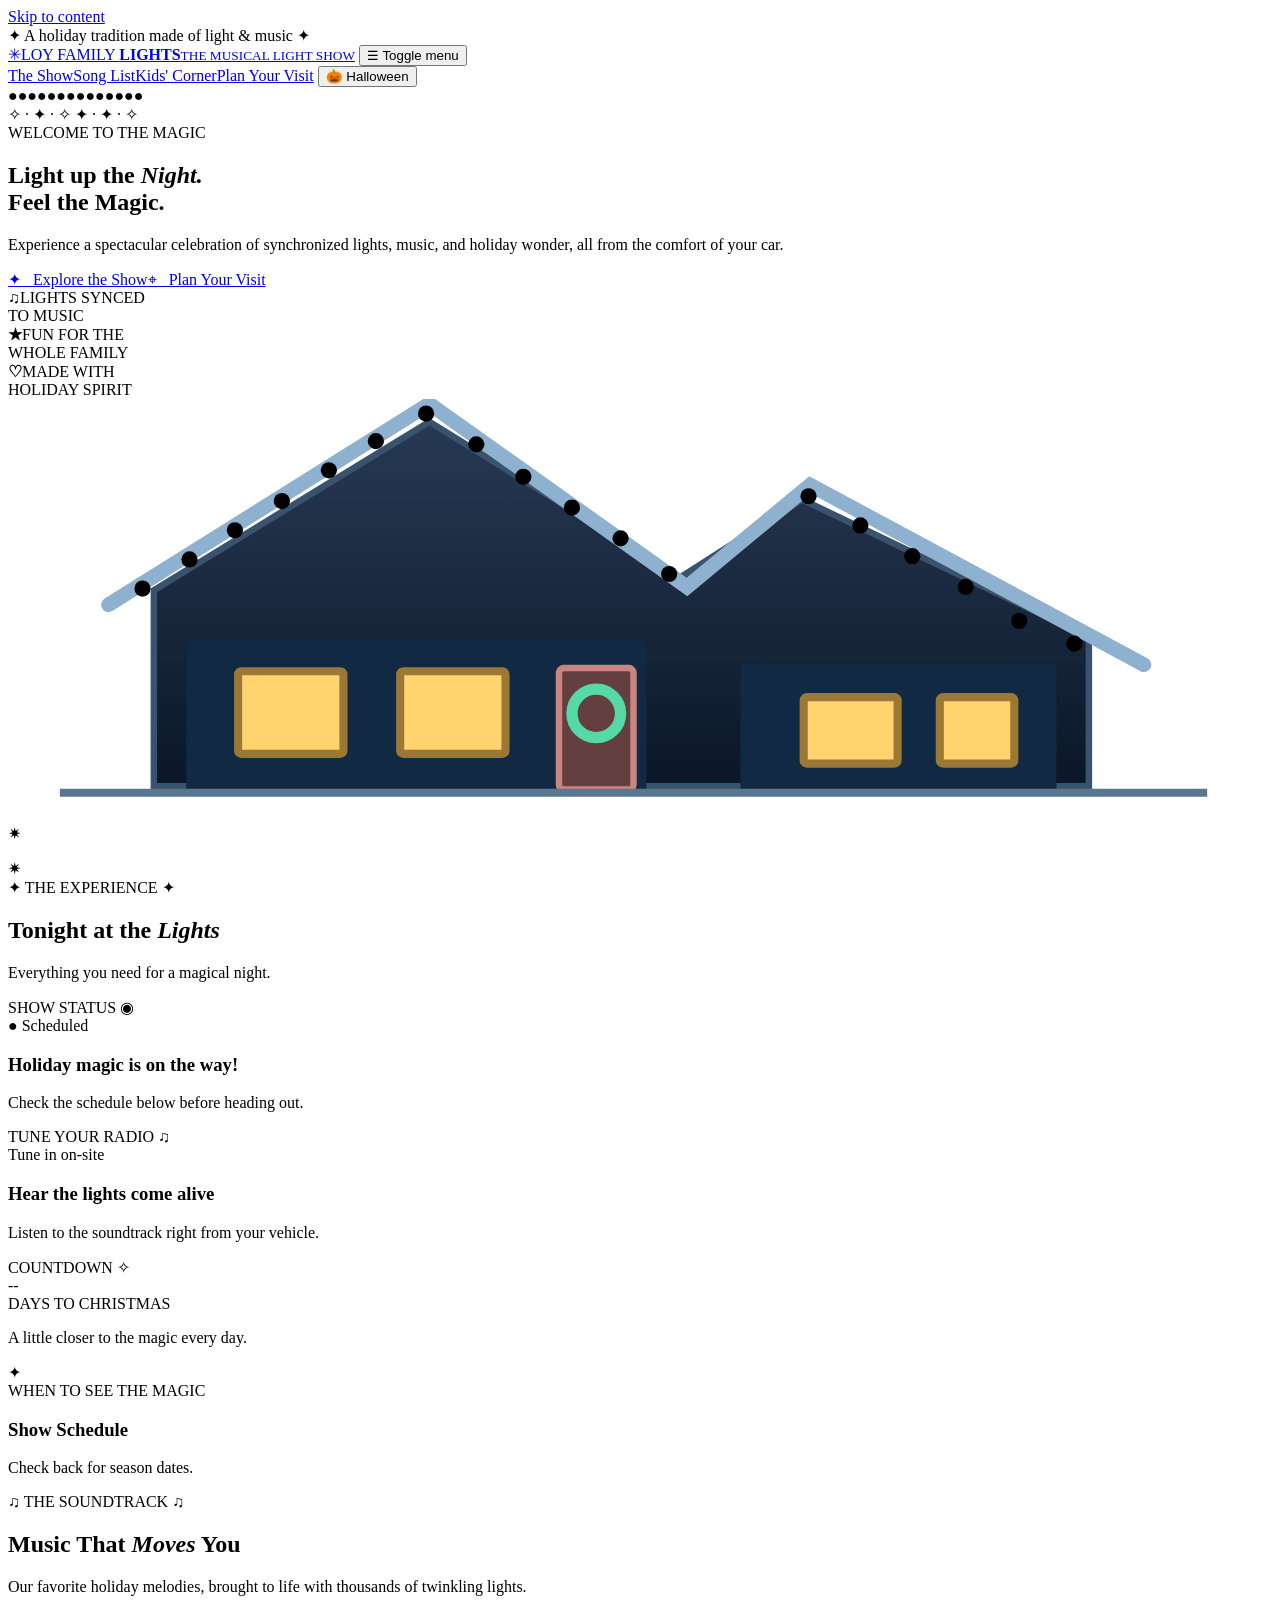
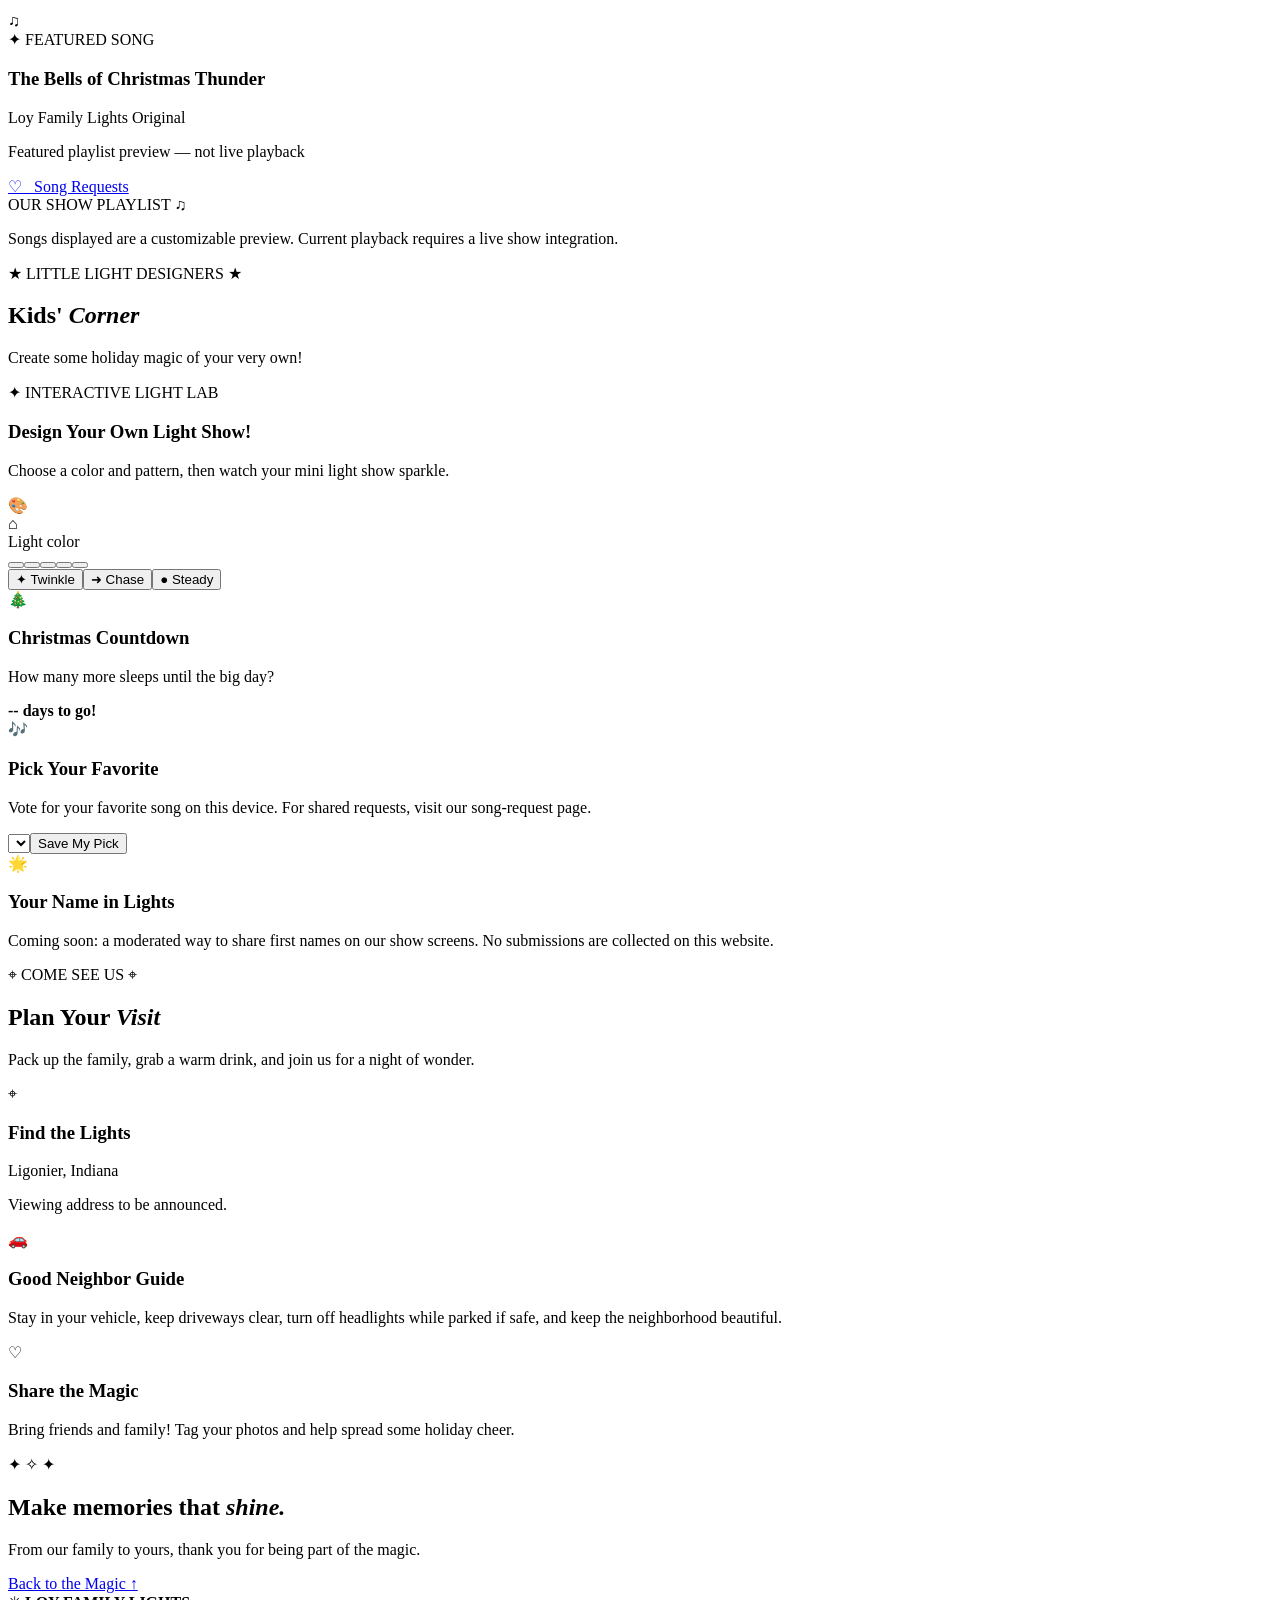
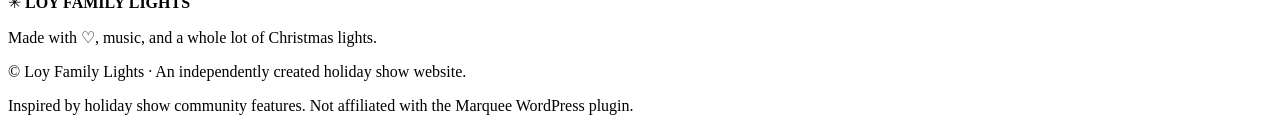
==== commit 514fba17: "Add files via upload" ====
--- a/index.html
+++ b/index.html
@@ -1,4219 +1,61 @@
 <!doctype html>
 <html lang="en">
 <head>
-<meta charset="UTF-8">
-<meta name="viewport" content="width=device-width, initial-scale=1.0">
-
-<!--
-===========================================================
- LOY FAMILY LIGHTS
- Remote Falcon v4.4
- Christmas Cinematic Estate Edition
-===========================================================
-
-REMOTE FALCON VARIABLES
-
-{PLAYLISTS}
-{NOW_PLAYING}
-{NEXT_PLAYLIST}
-{QUEUE_SIZE}
-{QUEUE_DEPTH}
-{LOCATION_CODE}
-{JUKEBOX_QUEUE}
-
-DYNAMIC CONTAINERS
-
-{after-hours-message}
-{jukebox-dynamic-container}
-{playlist-voting-dynamic-container}
-{location-code-dynamic-container}
-
-===========================================================
--->
-
-<link rel="preconnect" href="https://fonts.googleapis.com">
-<link rel="preconnect" href="https://fonts.gstatic.com" crossorigin>
-
-<link href="https://fonts.googleapis.com/css2?family=Cinzel+Decorative:wght@700;900&family=Cinzel:wght@400;500;600;700;800;900&family=Crimson+Pro:ital,wght@0,300;0,400;0,500;0,600;1,400&display=swap" rel="stylesheet">
-
-<link rel="stylesheet" href="https://stackpath.bootstrapcdn.com/font-awesome/4.7.0/css/font-awesome.min.css">
-
-<style>
-
-:root{
-  --black:#020203;
-  --black2:#070609;
-  --charcoal:#121015;
-
-  --blood:#69080f;
-  --blood2:#94111a;
-  --red:#c91c25;
-  --red-hot:#ff5151;
-
-  --gold-dark:#64481c;
-  --gold:#b98e47;
-  --gold-light:#efd18a;
-
-  --purple:#2c0b38;
-  --purple2:#551565;
-  --purple-light:#c176d2;
-
-  --bone:#eee4d2;
-  --white:#fffaf0;
-
-  --glass:rgba(7,7,10,.89);
-
-  --display:'Cinzel Decorative',serif;
-  --title:'Cinzel',serif;
-  --body:'Crimson Pro',Georgia,serif;
-
-  --ease:cubic-bezier(.22,1,.36,1);
-
-  --fog-x:0px;
-  --fog-y:0px;
-}
-
-/* ======================================================
-   RESET
-====================================================== */
-
-*,
-*::before,
-*::after{
-  box-sizing:border-box;
-}
-
-html{
-  scroll-behavior:smooth;
-}
-
-body{
-  margin:0;
-  min-height:100vh;
-  overflow-x:hidden;
-
-  color:var(--bone);
-  font-family:var(--body);
-
-  background:
-    radial-gradient(
-      ellipse at 50% -6%,
-      rgba(78,15,96,.45),
-      transparent 44%
-    ),
-    radial-gradient(
-      ellipse at 50% 28%,
-      rgba(118,7,16,.10),
-      transparent 55%
-    ),
-    linear-gradient(
-      180deg,
-      #08060a 0%,
-      #030304 58%,
-      #080506 100%
-    );
-}
-
-a{
-  color:inherit;
-  text-decoration:none;
-}
-
-
-/* ======================================================
-   CINEMATIC FILM GRAIN
-====================================================== */
-
-.film-grain{
-  position:fixed;
-  inset:-50%;
-  z-index:2000;
-
-  pointer-events:none;
-  opacity:.08;
-
-  background-image:
-    radial-gradient(circle, rgba(255,255,255,.6) 0 1px, transparent 1px),
-    radial-gradient(circle, rgba(255,255,255,.4) 0 1px, transparent 1px);
-
-  background-size:
-    4px 4px,
-    7px 7px;
-
-  animation:filmNoise .22s steps(2) infinite;
-}
-
-@keyframes filmNoise{
-  0%{
-    transform:translate(0,0);
-  }
-  25%{
-    transform:translate(-1%,1%);
-  }
-  50%{
-    transform:translate(1%,-1%);
-  }
-  75%{
-    transform:translate(.5%,1%);
-  }
-  100%{
-    transform:translate(-.5%,-1%);
-  }
-}
-
-
-/* film scratches */
-
-.film-scratch{
-  position:fixed;
-  top:0;
-  bottom:0;
-  width:1px;
-
-  z-index:1999;
-
-  pointer-events:none;
-
-  background:
-    rgba(255,255,255,.17);
-
-  opacity:.12;
-}
-
-.film-scratch.s1{
-  left:14%;
-  animation:scratch1 6s linear infinite;
-}
-
-.film-scratch.s2{
-  left:73%;
-  animation:scratch2 8s linear infinite;
-}
-
-@keyframes scratch1{
-  0%,100%{opacity:.02;}
-  20%{opacity:.18;}
-  21%{opacity:.03;}
-  55%{opacity:.12;}
-  56%{opacity:.03;}
-}
-
-@keyframes scratch2{
-  0%,100%{opacity:.02;}
-  35%{opacity:.15;}
-  36%{opacity:.02;}
-  78%{opacity:.12;}
-  79%{opacity:.02;}
-}
-
-
-/* ======================================================
-   INTRO TITLE
-====================================================== */
-
-.intro-title{
-  position:fixed;
-  inset:0;
-
-  z-index:1800;
-
-  display:flex;
-  flex-direction:column;
-  align-items:center;
-  justify-content:center;
-
-  text-align:center;
-
-  pointer-events:none;
-
-  background:
-    radial-gradient(
-      ellipse at center,
-      rgba(43,10,48,.25),
-      rgba(2,2,3,.98) 68%
-    );
-
-  animation:introFade 5.6s forwards;
-}
-
-.intro-small{
-  color:var(--gold);
-  font-family:var(--title);
-  font-size:11px;
-  font-weight:700;
-  letter-spacing:.42em;
-  text-transform:uppercase;
-
-  margin-bottom:16px;
-
-  animation:introText 1.2s ease both;
-}
-
-.intro-main{
-  margin:0;
-
-  color:var(--gold-light);
-
-  font-family:var(--display);
-  font-size:clamp(38px,9vw,92px);
-  font-weight:900;
-  line-height:1.05;
-
-  text-shadow:
-    0 3px 0 #000,
-    0 0 25px rgba(185,142,71,.35),
-    0 0 45px rgba(201,28,37,.18);
-
-  animation:introText 1.4s .25s ease both;
-}
-
-.intro-sub{
-  margin-top:18px;
-
-  color:var(--red-hot);
-
-  font-family:var(--title);
-  font-size:clamp(12px,2.3vw,18px);
-  letter-spacing:.28em;
-  text-transform:uppercase;
-
-  animation:introText 1.4s .5s ease both;
-}
-
-.intro-enter{
-  margin-top:30px;
-
-  padding:8px 20px;
-
-  border:
-    1px solid rgba(185,142,71,.34);
-
-  color:var(--bone);
-
-  background:
-    rgba(0,0,0,.28);
-
-  font-family:var(--title);
-  font-size:10px;
-  font-weight:700;
-  letter-spacing:.31em;
-  text-transform:uppercase;
-
-  animation:
-    introText 1.4s .8s ease both,
-    introPulse 1.5s 1.8s ease-in-out infinite alternate;
-}
-
-@keyframes introText{
-  from{
-    opacity:0;
-    transform:
-      scale(.96)
-      translateY(12px);
-    filter:blur(4px);
-  }
-
-  to{
-    opacity:1;
-    transform:
-      scale(1)
-      translateY(0);
-    filter:blur(0);
-  }
-}
-
-@keyframes introPulse{
-  from{
-    box-shadow:none;
-  }
-
-  to{
-    box-shadow:
-      0 0 18px rgba(185,142,71,.18);
-  }
-}
-
-@keyframes introFade{
-  0%,65%{
-    opacity:1;
-    visibility:visible;
-  }
-
-  100%{
-    opacity:0;
-    visibility:hidden;
-  }
-}
-
-
-/* ======================================================
-   GATE INTRO
-====================================================== */
-
-.gate-panel{
-  position:fixed;
-  top:0;
-  bottom:0;
-
-  width:50vw;
-
-  z-index:1700;
-
-  pointer-events:none;
-
-  overflow:hidden;
-
-  background:
-    repeating-linear-gradient(
-      90deg,
-      transparent 0 39px,
-      rgba(185,142,71,.18) 39px 42px
-    ),
-    linear-gradient(
-      180deg,
-      rgba(3,3,4,.99),
-      rgba(5,4,6,.97)
-    );
-
-  animation-duration:2.8s;
-  animation-delay:3.45s;
-  animation-fill-mode:forwards;
-
-  animation-timing-function:
-    cubic-bezier(.66,0,.2,1);
-}
-
-.gate-panel.left{
-  left:0;
-  border-right:
-    2px solid rgba(185,142,71,.38);
-
-  animation-name:gateLeft;
-}
-
-.gate-panel.right{
-  right:0;
-  border-left:
-    2px solid rgba(185,142,71,.38);
-
-  animation-name:gateRight;
-}
-
-@keyframes gateLeft{
-  from{
-    transform:translateX(0);
-  }
-
-  to{
-    transform:translateX(-101%);
-  }
-}
-
-@keyframes gateRight{
-  from{
-    transform:translateX(0);
-  }
-
-  to{
-    transform:translateX(101%);
-  }
-}
-
-.gate-panel::before{
-  content:"";
-
-  position:absolute;
-  inset:0;
-
-  background:
-    repeating-linear-gradient(
-      90deg,
-      transparent 0 54px,
-      rgba(185,142,71,.32) 54px 56px
-    );
-}
-
-.gate-ring{
-  position:absolute;
-  top:33%;
-
-  width:150px;
-  height:150px;
-
-  border-radius:50%;
-
-  border:
-    3px double rgba(185,142,71,.42);
-}
-
-.gate-panel.left .gate-ring{
-  right:38px;
-}
-
-.gate-panel.right .gate-ring{
-  left:38px;
-}
-
-.gate-ring::before,
-.gate-ring::after{
-  content:"";
-
-  position:absolute;
-  top:50%;
-  left:50%;
-
-  width:115px;
-  height:1px;
-
-  background:
-    rgba(185,142,71,.35);
-
-  transform-origin:center;
-}
-
-.gate-ring::before{
-  transform:
-    translate(-50%,-50%)
-    rotate(45deg);
-}
-
-.gate-ring::after{
-  transform:
-    translate(-50%,-50%)
-    rotate(-45deg);
-}
-
-
-/* ======================================================
-   GATE PUMPKINS
-====================================================== */
-
-.gate-pumpkin{
-  position:fixed;
-  bottom:10px;
-
-  z-index:1650;
-
-  width:85px;
-  height:70px;
-
-  border-radius:
-    50% 50% 48% 48%;
-
-  background:
-    radial-gradient(
-      ellipse at center,
-      #ff7a17 0%,
-      #be4208 67%,
-      #5e1804 100%
-    );
-
-  box-shadow:
-    0 0 18px rgba(255,103,17,.38),
-    0 0 40px rgba(255,65,10,.18);
-
-  pointer-events:none;
-
-  animation:
-    pumpkinGlow 2.5s ease-in-out infinite alternate;
-}
-
-.gate-pumpkin.left{
-  left:18px;
-}
-
-.gate-pumpkin.right{
-  right:18px;
-}
-
-.gate-pumpkin::before{
-  content:"";
-
-  position:absolute;
-
-  width:12px;
-  height:17px;
-
-  left:50%;
-  top:-9px;
-
-  transform:
-    translateX(-50%)
-    rotate(7deg);
-
-  border-radius:4px 4px 0 0;
-
-  background:#37240e;
-}
-
-.gate-pumpkin::after{
-  content:"▲  ▲\A   ▲";
-  white-space:pre;
-
-  position:absolute;
-  left:50%;
-  top:17px;
-
-  transform:translateX(-50%);
-
-  color:#2a0900;
-
-  text-align:center;
-
-  font-size:15px;
-  line-height:14px;
-
-  text-shadow:
-    0 0 7px rgba(255,241,87,.3);
-}
-
-@keyframes pumpkinGlow{
-  from{
-    filter:
-      brightness(.82);
-  }
-
-  to{
-    filter:
-      brightness(1.15);
-  }
-}
-
-
-/* ======================================================
-   SCENE
-====================================================== */
-
-.scene{
-  position:fixed;
-  inset:0;
-
-  z-index:-40;
-
-  overflow:hidden;
-
-  pointer-events:none;
-}
-
-
-/* ======================================================
-   STARS
-====================================================== */
-
-.stars{
-  position:absolute;
-  inset:0;
-
-  opacity:.64;
-
-  background-image:
-    radial-gradient(1px 1px at 7% 8%,#fff,transparent),
-    radial-gradient(1px 1px at 18% 17%,#fff,transparent),
-    radial-gradient(1px 1px at 29% 5%,#fff,transparent),
-    radial-gradient(1px 1px at 41% 18%,#fff,transparent),
-    radial-gradient(1px 1px at 54% 9%,#fff,transparent),
-    radial-gradient(1px 1px at 65% 22%,#fff,transparent),
-    radial-gradient(1px 1px at 76% 7%,#fff,transparent),
-    radial-gradient(1px 1px at 87% 14%,#fff,transparent),
-    radial-gradient(1px 1px at 96% 30%,#fff,transparent),
-    radial-gradient(1px 1px at 12% 38%,#fff,transparent),
-    radial-gradient(1px 1px at 27% 49%,#fff,transparent),
-    radial-gradient(1px 1px at 38% 35%,#fff,transparent),
-    radial-gradient(1px 1px at 49% 48%,#fff,transparent),
-    radial-gradient(1px 1px at 64% 37%,#fff,transparent),
-    radial-gradient(1px 1px at 80% 45%,#fff,transparent),
-    radial-gradient(1px 1px at 92% 40%,#fff,transparent);
-
-  animation:
-    starsTwinkle 4s ease-in-out infinite alternate;
-}
-
-@keyframes starsTwinkle{
-  from{
-    opacity:.26;
-  }
-
-  to{
-    opacity:.76;
-  }
-}
-
-
-/* ======================================================
-   RAIN
-====================================================== */
-
-.rain{
-  position:absolute;
-  inset:-20% 0 0;
-
-  z-index:12;
-
-  opacity:.13;
-
-  background-image:
-    repeating-linear-gradient(
-      110deg,
-      transparent 0 26px,
-      rgba(230,230,255,.42) 27px,
-      transparent 28px 56px
-    );
-
-  background-size:
-    100% 190px;
-
-  animation:
-    rainFall .52s linear infinite;
-}
-
-@keyframes rainFall{
-  from{
-    background-position:0 0;
-  }
-
-  to{
-    background-position:-25px 190px;
-  }
-}
-
-
-/* ======================================================
-   LIGHTNING
-====================================================== */
-
-.lightning{
-  position:absolute;
-  inset:0;
-
-  z-index:1;
-
-  opacity:0;
-
-  background:
-    radial-gradient(
-      ellipse at 53% 8%,
-      rgba(234,231,255,.93),
-      rgba(110,69,155,.34) 24%,
-      transparent 58%
-    );
-
-  animation:
-    lightningFlash 15s infinite;
-}
-
-.lightning::after{
-  content:"";
-
-  position:absolute;
-
-  top:0;
-  left:57%;
-
-  width:4px;
-  height:260px;
-
-  background:#f1edff;
-
-  clip-path:polygon(
-    35% 0,
-    100% 0,
-    60% 27%,
-    100% 27%,
-    34% 59%,
-    73% 59%,
-    0 100%,
-    37% 68%,
-    5% 68%,
-    61% 36%,
-    26% 36%
-  );
-
-  filter:
-    drop-shadow(0 0 8px #fff)
-    drop-shadow(0 0 21px #8b68ff);
-}
-
-@keyframes lightningFlash{
-  0%,
-  71.6%,
-  73.4%,
-  75.4%,
-  100%{
-    opacity:0;
-  }
-
-  71.9%{
-    opacity:.72;
-  }
-
-  72.2%{
-    opacity:.12;
-  }
-
-  72.7%{
-    opacity:1;
-  }
-
-  73%{
-    opacity:.18;
-  }
-
-  74.3%{
-    opacity:.68;
-  }
-}
-
-
-/* ======================================================
-   MOON
-====================================================== */
-
-.moon{
-  position:absolute;
-
-  top:48px;
-  left:50%;
-
-  transform:
-    translateX(-50%);
-
-  width:245px;
-  height:245px;
-
-  z-index:2;
-
-  border-radius:50%;
-
-  opacity:.79;
-
-  background:
-    radial-gradient(
-      circle at 36% 31%,
-      #fff8dc,
-      #e6ce94 35%,
-      #b18d55 70%,
-      #634e1f 100%
-    );
-
-  box-shadow:
-    0 0 28px rgba(255,225,158,.57),
-    0 0 82px rgba(210,170,88,.34),
-    0 0 170px rgba(96,38,118,.37);
-
-  animation:
-    moonGlow 7s ease-in-out infinite alternate;
-}
-
-.moon::before{
-  content:"";
-
-  position:absolute;
-
-  width:37px;
-  height:37px;
-
-  top:51px;
-  left:45px;
-
-  border-radius:50%;
-
-  background:
-    rgba(80,61,43,.13);
-
-  box-shadow:
-    93px 51px 0 -7px rgba(80,61,43,.11),
-    41px 119px 0 -2px rgba(80,61,43,.10),
-    119px 124px 0 -8px rgba(80,61,43,.09);
-}
-
-@keyframes moonGlow{
-  from{
-    filter:brightness(.9);
-  }
-
-  to{
-    filter:brightness(1.08);
-  }
-}
-
-
-/* ======================================================
-   CLOUDS
-====================================================== */
-
-.cloud{
-  position:absolute;
-
-  width:590px;
-  height:100px;
-
-  z-index:3;
-
-  border-radius:50%;
-
-  filter:blur(27px);
-
-  background:
-    rgba(118,113,128,.14);
-}
-
-.cloud.one{
-  top:108px;
-
-  animation:
-    cloudLeft 30s linear infinite;
-}
-
-.cloud.two{
-  top:210px;
-
-  opacity:.54;
-
-  animation:
-    cloudRight 44s linear infinite;
-}
-
-.cloud.three{
-  top:305px;
-
-  opacity:.30;
-
-  animation:
-    cloudLeft 58s linear infinite reverse;
-}
-
-@keyframes cloudLeft{
-  from{
-    left:-680px;
-  }
-
-  to{
-    left:110%;
-  }
-}
-
-@keyframes cloudRight{
-  from{
-    right:-680px;
-  }
-
-  to{
-    right:110%;
-  }
-}
-
-
-/* ======================================================
-   MANSION
-====================================================== */
-
-.mansion{
-  position:absolute;
-
-  top:174px;
-  left:50%;
-
-  transform:
-    translateX(-50%);
-
-  width:670px;
-  height:400px;
-
-  z-index:4;
-
-  opacity:.58;
-}
-
-.mansion-body{
-  position:absolute;
-
-  left:125px;
-  bottom:0;
-
-  width:420px;
-  height:240px;
-
-  background:#020203;
-
-  box-shadow:
-    0 -3px rgba(185,142,71,.06),
-    0 0 85px rgba(0,0,0,.72);
-}
-
-.mansion-body::before,
-.mansion-body::after{
-  content:"";
-
-  position:absolute;
-
-  bottom:0;
-
-  width:117px;
-  height:195px;
-
-  background:#020203;
-}
-
-.mansion-body::before{
-  left:-102px;
-}
-
-.mansion-body::after{
-  right:-102px;
-}
-
-.mansion-roof{
-  position:absolute;
-
-  left:103px;
-  top:66px;
-
-  width:465px;
-  height:150px;
-
-  background:#020203;
-
-  clip-path:
-    polygon(
-      50% 0,
-      100% 100%,
-      0 100%
-    );
-}
-
-.tower{
-  position:absolute;
-
-  left:279px;
-  bottom:220px;
-
-  width:112px;
-  height:115px;
-
-  background:#020203;
-}
-
-.tower::before{
-  content:"";
-
-  position:absolute;
-
-  left:-28px;
-  top:-62px;
-
-  width:168px;
-  height:80px;
-
-  background:#020203;
-
-  clip-path:
-    polygon(
-      50% 0,
-      100% 100%,
-      0 100%
-    );
-}
-
-.chimney{
-  position:absolute;
-
-  width:25px;
-  height:95px;
-
-  bottom:240px;
-
-  background:#020203;
-}
-
-.chimney.c1{
-  left:158px;
-}
-
-.chimney.c2{
-  right:158px;
-}
-
-
-/* ======================================================
-   WINDOWS
-====================================================== */
-
-.window{
-  position:absolute;
-
-  width:23px;
-  height:37px;
-
-  overflow:hidden;
-
-  border:
-    1px solid rgba(219,167,66,.22);
-
-  background:
-    rgba(255,163,36,.04);
-
-  animation:
-    windowFlicker 8s infinite;
-}
-
-.window::before{
-  content:"";
-
-  position:absolute;
-  top:0;
-  left:50%;
-
-  width:1px;
-  height:100%;
-
-  z-index:3;
-
-  background:
-    rgba(15,8,4,.82);
-}
-
-.window::after{
-  content:"";
-
-  position:absolute;
-  left:0;
-  top:50%;
-
-  width:100%;
-  height:1px;
-
-  z-index:3;
-
-  background:
-    rgba(15,8,4,.82);
-}
-
-.w1{
-  left:110px;
-  bottom:113px;
-  animation-delay:-1s;
-}
-
-.w2{
-  left:184px;
-  bottom:113px;
-  animation-delay:-4s;
-}
-
-.w3{
-  right:184px;
-  bottom:113px;
-  animation-delay:-6s;
-}
-
-.w4{
-  right:110px;
-  bottom:113px;
-  animation-delay:-2s;
-}
-
-.w5{
-  left:323px;
-  bottom:250px;
-  animation-delay:-5s;
-}
-
-@keyframes windowFlicker{
-  0%,
-  63%,
-  100%{
-    background:
-      rgba(255,163,36,.04);
-
-    box-shadow:none;
-  }
-
-  67%{
-    background:
-      rgba(255,172,49,.61);
-
-    box-shadow:
-      0 0 18px rgba(255,141,22,.50);
-  }
-
-  71%{
-    background:
-      rgba(255,193,80,.20);
-  }
-
-  75%{
-    background:
-      rgba(255,174,49,.68);
-
-    box-shadow:
-      0 0 22px rgba(255,141,22,.55);
-  }
-}
-
-
-/* ======================================================
-   WINDOW FIGURES
-====================================================== */
-
-.shadow-person{
-  position:absolute;
-
-  bottom:0;
-  left:7px;
-
-  width:8px;
-  height:27px;
-
-  z-index:2;
-
-  opacity:0;
-
-  border-radius:
-    50% 50% 18% 18%;
-
-  background:#040204;
-
-  animation:
-    shadowAppear 17s infinite;
-}
-
-.shadow-person::before{
-  content:"";
-
-  position:absolute;
-
-  top:-5px;
-  left:0;
-
-  width:8px;
-  height:8px;
-
-  border-radius:50%;
-
-  background:#040204;
-}
-
-.w2 .shadow-person{
-  animation-delay:-6s;
-}
-
-.w4 .shadow-person{
-  animation-delay:-12s;
-}
-
-@keyframes shadowAppear{
-  0%,
-  65%,
-  100%{
-    opacity:0;
-  }
-
-  70%,
-  77%{
-    opacity:.9;
-  }
-
-  82%{
-    opacity:0;
-  }
-}
-
-
-/* ======================================================
-   MANSION MARQUEE
-====================================================== */
-
-.marquee{
-  position:absolute;
-
-  top:407px;
-  left:50%;
-
-  transform:
-    translateX(-50%)
-    rotate(-1deg);
-
-  z-index:7;
-
-  min-width:360px;
-
-  padding:
-    11px 27px;
-
-  border:
-    2px solid var(--gold-dark);
-
-  color:var(--gold-light);
-
-  background:
-    linear-gradient(
-      180deg,
-      rgba(62,10,17,.96),
-      rgba(13,5,8,.98)
-    );
-
-  font-family:var(--display);
-  font-size:17px;
-  font-weight:900;
-  letter-spacing:.13em;
-  text-align:center;
-
-  box-shadow:
-    0 0 0 4px rgba(0,0,0,.66),
-    0 0 0 5px rgba(185,142,71,.22),
-    0 0 22px rgba(197,28,37,.29),
-    inset 0 0 15px rgba(220,179,89,.04);
-
-  animation:
-    marqueeGlow 3.2s ease-in-out infinite alternate;
-}
-
-.marquee::before,
-.marquee::after{
-  content:"✦";
-
-  color:var(--red-hot);
-
-  margin:0 9px;
-
-  text-shadow:
-    0 0 7px var(--red);
-}
-
-@keyframes marqueeGlow{
-  from{
-    text-shadow:
-      0 0 5px rgba(239,209,138,.25);
-  }
-
-  to{
-    text-shadow:
-      0 0 16px rgba(239,209,138,.62);
-  }
-}
-
-
-/* ======================================================
-   BATS
-====================================================== */
-
-.bat{
-  position:absolute;
-
-  left:-80px;
-
-  z-index:8;
-
-  color:#000;
-
-  font-size:26px;
-
-  animation:
-    batFly 18s linear infinite;
-}
-
-.bat.b1{
-  top:105px;
-}
-
-.bat.b2{
-  top:163px;
-
-  font-size:20px;
-
-  animation-duration:25s;
-  animation-delay:-10s;
-}
-
-.bat.b3{
-  top:78px;
-
-  font-size:16px;
-
-  animation-duration:30s;
-  animation-delay:-18s;
-}
-
-@keyframes batFly{
-  0%{
-    left:-80px;
-
-    transform:
-      translateY(0)
-      rotate(-8deg);
-  }
-
-  25%{
-    transform:
-      translateY(-22px)
-      rotate(6deg);
-  }
-
-  50%{
-    transform:
-      translateY(9px)
-      rotate(-4deg);
-  }
-
-  75%{
-    transform:
-      translateY(-17px)
-      rotate(5deg);
-  }
-
-  100%{
-    left:110%;
-
-    transform:
-      translateY(5px)
-      rotate(-3deg);
-  }
-}
-
-
-/* ======================================================
-   POINTER REACTIVE FOG
-====================================================== */
-
-.fog{
-  position:absolute;
-
-  left:-20%;
-
-  width:140%;
-  height:260px;
-
-  border-radius:50%;
-
-  filter:blur(35px);
-
-  background:
-    radial-gradient(
-      ellipse,
-      rgba(224,219,228,.70),
-      transparent 69%
-    );
-
-  transform:
-    translate(
-      var(--fog-x),
-      var(--fog-y)
-    );
-}
-
-.fog.f1{
-  bottom:16%;
-
-  opacity:.10;
-
-  animation:
-    fogFloatOne 21s ease-in-out infinite alternate;
-}
-
-.fog.f2{
-  bottom:-15px;
-
-  opacity:.16;
-
-  animation:
-    fogFloatTwo 28s ease-in-out infinite alternate;
-}
-
-.fog.f3{
-  bottom:38%;
-
-  opacity:.052;
-
-  animation:
-    fogFloatOne 37s ease-in-out infinite alternate-reverse;
-}
-
-@keyframes fogFloatOne{
-  from{
-    margin-left:-7%;
-  }
-
-  to{
-    margin-left:7%;
-  }
-}
-
-@keyframes fogFloatTwo{
-  from{
-    margin-left:8%;
-  }
-
-  to{
-    margin-left:-8%;
-  }
-}
-
-
-/* ======================================================
-   PERMANENT SIDE GATES
-====================================================== */
-
-.side-gate{
-  position:fixed;
-
-  top:0;
-  bottom:0;
-
-  width:65px;
-
-  z-index:-2;
-
-  opacity:.19;
-
-  pointer-events:none;
-}
-
-.side-gate.left{
-  left:0;
-
-  border-right:
-    2px solid var(--gold-dark);
-}
-
-.side-gate.right{
-  right:0;
-
-  border-left:
-    2px solid var(--gold-dark);
-}
-
-.side-gate::after{
-  content:"";
-
-  position:absolute;
-  inset:0;
-
-  background:
-    repeating-linear-gradient(
-      90deg,
-      transparent 0 18px,
-      rgba(185,142,71,.38) 18px 20px
-    );
-}
-
-
-/* ======================================================
-   COBWEBS
-====================================================== */
-
-.cobweb{
-  position:fixed;
-
-  width:150px;
-  height:150px;
-
-  z-index:-1;
-
-  opacity:.15;
-
-  pointer-events:none;
-}
-
-.cobweb.left{
-  top:0;
-  left:0;
-}
-
-.cobweb.right{
-  top:0;
-  right:0;
-
-  transform:scaleX(-1);
-}
-
-.cobweb::before{
-  content:"";
-
-  position:absolute;
-  inset:0;
-
-  background:
-    repeating-radial-gradient(
-      circle at 0 0,
-      transparent 0 18px,
-      rgba(214,208,214,.43) 19px 20px,
-      transparent 21px 35px
-    );
-
-  clip-path:
-    polygon(
-      0 0,
-      100% 0,
-      0 100%
-    );
-}
-
-.cobweb::after{
-  content:"";
-
-  position:absolute;
-  inset:0;
-
-  background:
-    linear-gradient(
-      45deg,
-      transparent 49%,
-      rgba(214,208,214,.34) 50%,
-      transparent 51%
-    ),
-    linear-gradient(
-      25deg,
-      transparent 49%,
-      rgba(214,208,214,.25) 50%,
-      transparent 51%
-    ),
-    linear-gradient(
-      65deg,
-      transparent 49%,
-      rgba(214,208,214,.25) 50%,
-      transparent 51%
-    );
-
-  clip-path:
-    polygon(
-      0 0,
-      100% 0,
-      0 100%
-    );
-}
-
-
-/* ======================================================
-   PAGE
-====================================================== */
-
-.page{
-  position:relative;
-
-  z-index:10;
-
-  max-width:880px;
-
-  margin:auto;
-
-  padding:
-    25px
-    18px
-    72px;
-}
-
-
-/* ======================================================
-   TOP ORNAMENT
-====================================================== */
-
-.top-ornament{
-  display:flex;
-
-  align-items:center;
-
-  gap:13px;
-
-  max-width:680px;
-
-  margin:
-    6px auto
-    7px;
-
-  color:var(--gold);
-}
-
-.top-ornament::before,
-.top-ornament::after{
-  content:"";
-
-  flex:1;
-
-  height:1px;
-
-  background:
-    linear-gradient(
-      90deg,
-      transparent,
-      rgba(185,142,71,.56),
-      transparent
-    );
-}
-
-
-/* ======================================================
-   CREST
-====================================================== */
-
-.crest-wrap{
-  text-align:center;
-
-  padding:
-    22px 0
-    9px;
-
-  animation:
-    contentReveal 1s var(--ease) 4.5s both;
-}
-
-.crest{
-  position:relative;
-
-  display:inline-flex;
-
-  justify-content:center;
-  align-items:center;
-
-  width:210px;
-  height:230px;
-
-  filter:
-    drop-shadow(
-      0 22px 29px rgba(0,0,0,.72)
-    );
-}
-
-.shield{
-  position:relative;
-
-  width:172px;
-  height:188px;
-
-  display:flex;
-
-  flex-direction:column;
-  align-items:center;
-  justify-content:center;
-
-  border:
-    2px solid var(--gold);
-
-  background:
-    radial-gradient(
-      ellipse at 50% 15%,
-      #251720,
-      #0a080b 66%,
-      #020203
-    );
-
-  clip-path:
-    polygon(
-      50% 0,
-      94% 14%,
-      90% 67%,
-      72% 88%,
-      50% 100%,
-      28% 88%,
-      10% 67%,
-      6% 14%
-    );
-}
-
-.shield::after{
-  content:"";
-
-  position:absolute;
-  inset:10px;
-
-  border:
-    1px solid rgba(239,209,138,.24);
-
-  clip-path:
-    polygon(
-      50% 0,
-      94% 14%,
-      90% 67%,
-      72% 88%,
-      50% 100%,
-      28% 88%,
-      10% 67%,
-      6% 14%
-    );
-}
-
-.crest-crown{
-  position:absolute;
-
-  top:-6px;
-
-  z-index:5;
-
-  color:var(--gold-light);
-
-  font-size:34px;
-
-  text-shadow:
-    0 3px 5px #000;
-}
-
-.crest-main{
-  position:relative;
-
-  z-index:2;
-
-  color:var(--gold-light);
-
-  font-family:var(--display);
-  font-size:35px;
-  font-weight:900;
-}
-
-.crest-sub{
-  position:relative;
-
-  z-index:2;
-
-  margin-top:5px;
-
-  color:var(--red-hot);
-
-  font-family:var(--display);
-  font-size:27px;
-
-  text-shadow:
-    0 0 15px rgba(201,28,37,.4);
-}
-
-.crest-bat{
-  position:relative;
-
-  z-index:2;
-
-  margin-top:7px;
-
-  font-size:23px;
-}
-
-.crest-ribbon{
-  position:absolute;
-
-  bottom:8px;
-
-  z-index:6;
-
-  min-width:208px;
-
-  padding:
-    7px
-    21px;
-
-  border:
-    1px solid var(--gold-dark);
-
-  color:var(--gold-light);
-
-  background:
-    linear-gradient(
-      180deg,
-      #3c0d14,
-      #160609
-    );
-
-  font-family:var(--title);
-  font-size:9px;
-  font-weight:800;
-  letter-spacing:.21em;
-  text-transform:uppercase;
-}
-
-
-/* ======================================================
-   RAVEN
-====================================================== */
-
-.raven{
-  position:absolute;
-
-  top:14px;
-  right:-17px;
-
-  z-index:10;
-
-  font-size:39px;
-
-  transform:
-    rotate(-7deg);
-
-  filter:
-    grayscale(1)
-    brightness(.22)
-    drop-shadow(0 4px 5px rgba(0,0,0,.9));
-
-  animation:
-    ravenMove 5s ease-in-out infinite alternate;
-}
-
-@keyframes ravenMove{
-  from{
-    transform:
-      rotate(-8deg)
-      translateY(0);
-  }
-
-  to{
-    transform:
-      rotate(-4deg)
-      translateY(-3px);
-  }
-}
-
-
-/* ======================================================
-   HERO
-====================================================== */
-
-.hero{
-  position:relative;
-
-  text-align:center;
-
-  padding:
-    10px
-    15px
-    43px;
-
-  animation:
-    contentReveal 1.1s var(--ease) 4.65s both;
-}
-
-@keyframes contentReveal{
-  from{
-    opacity:0;
-
-    transform:
-      translateY(18px);
-  }
-
-  to{
-    opacity:1;
-
-    transform:
-      translateY(0);
-  }
-}
-
-.hero-eyebrow{
-  margin:
-    3px 0
-    13px;
-
-  color:var(--gold);
-
-  font-family:var(--title);
-  font-size:10px;
-  font-weight:700;
-  letter-spacing:.38em;
-  text-transform:uppercase;
-}
-
-.hero-title{
-  margin:0;
-
-  color:var(--bone);
-
-  font-family:var(--display);
-  font-size:clamp(36px,8vw,70px);
-  font-weight:900;
-  line-height:1.02;
-
-  text-shadow:
-    0 3px #000,
-    0 0 22px rgba(201,28,37,.25),
-    0 0 48px rgba(85,21,101,.30);
-}
-
-.hero-title span{
-  color:var(--gold-light);
-}
-
-.hero-subtitle{
-  margin-top:15px;
-
-  color:var(--red-hot);
-
-  font-family:var(--title);
-  font-size:clamp(13px,3vw,18px);
-  font-weight:700;
-  letter-spacing:.23em;
-  text-transform:uppercase;
-}
-
-.family-rule{
-  display:flex;
-
-  align-items:center;
-
-  gap:12px;
-
-  max-width:530px;
-
-  margin:
-    22px auto;
-}
-
-.family-rule::before,
-.family-rule::after{
-  content:"";
-
-  flex:1;
-
-  height:1px;
-
-  background:
-    linear-gradient(
-      90deg,
-      transparent,
-      var(--blood),
-      var(--gold),
-      transparent
-    );
-}
-
-.family-rule span{
-  color:var(--gold);
-}
-
-.hero-desc{
-  max-width:620px;
-
-  margin:auto;
-
-  color:
-    rgba(238,228,210,.78);
-
-  font-size:
-    clamp(16px,2.7vw,19px);
-
-  font-style:italic;
-
-  line-height:1.7;
-}
-
-.hero-tag{
-  display:inline-block;
-
-  margin-top:22px;
-
-  padding:
-    7px
-    19px;
-
-  border:
-    1px solid rgba(185,142,71,.36);
-
-  color:var(--gold-light);
-
-  background:
-    rgba(2,2,3,.58);
-
-  font-family:var(--title);
-  font-size:9px;
-  font-weight:700;
-  letter-spacing:.28em;
-  text-transform:uppercase;
-}
-
-
-/* ======================================================
-   DIVIDERS
-====================================================== */
-
-.divider-main,
-.card-divider{
-  display:flex;
-
-  align-items:center;
-
-  gap:13px;
-
-  color:var(--gold);
-}
-
-.divider-main{
-  max-width:700px;
-
-  margin:
-    0 auto
-    30px;
-}
-
-.card-divider{
-  margin:
-    24px auto;
-}
-
-.divider-main::before,
-.divider-main::after,
-.card-divider::before,
-.card-divider::after{
-  content:"";
-
-  flex:1;
-
-  height:1px;
-
-  background:
-    linear-gradient(
-      90deg,
-      transparent,
-      rgba(185,142,71,.44),
-      transparent
-    );
-}
-
-
-/* ======================================================
-   CARDS
-====================================================== */
-
-.card{
-  position:relative;
-
-  overflow:hidden;
-
-  margin-bottom:24px;
-
-  padding:
-    31px
-    25px;
-
-  border:
-    1px solid rgba(185,142,71,.20);
-
-  border-radius:3px;
-
-  background:
-    linear-gradient(
-      145deg,
-      rgba(25,20,27,.92),
-      rgba(6,6,8,.97)
-    );
-
-  box-shadow:
-    0 24px 65px rgba(0,0,0,.53),
-    inset 0 0 45px rgba(105,8,15,.05),
-    inset 0 1px rgba(255,255,255,.04);
-
-  backdrop-filter:
-    blur(13px);
-
-  animation:
-    cardReveal .8s var(--ease) both;
-}
-
-.card::before{
-  content:"";
-
-  position:absolute;
-  inset:7px;
-
-  pointer-events:none;
-
-  border:
-    1px solid rgba(185,142,71,.07);
-}
-
-.card::after{
-  content:"◆";
-
-  position:absolute;
-
-  top:8px;
-  left:50%;
-
-  transform:
-    translateX(-50%);
-
-  color:
-    rgba(185,142,71,.30);
-
-  font-size:8px;
-}
-
-@keyframes cardReveal{
-  from{
-    opacity:0;
-    transform:
-      translateY(20px);
-  }
-
-  to{
-    opacity:1;
-    transform:
-      translateY(0);
-  }
-}
-
-
-/* ======================================================
-   CANDLE ACCENTS
-====================================================== */
-
-.card-candles::before,
-.card-candles::after{
-  position:absolute;
-
-  top:17px;
-
-  z-index:4;
-
-  color:#ffd572;
-
-  font-size:17px;
-
-  text-shadow:
-    0 0 5px #ffd572,
-    0 0 12px #ff8d21,
-    0 0 23px rgba(255,73,20,.6);
-
-  animation:
-    candleFlicker .31s infinite alternate;
-}
-
-.card-candles::before{
-  content:"♦";
-  left:20px;
-}
-
-.card-candles::after{
-  content:"♦";
-  right:20px;
-  animation-delay:-.14s;
-}
-
-@keyframes candleFlicker{
-  from{
-    opacity:.56;
-    transform:
-      translateY(1px)
-      scale(.92);
-  }
-
-  to{
-    opacity:1;
-    transform:
-      translateY(-1px)
-      scale(1.08);
-  }
-}
-
-
-/* ======================================================
-   TYPOGRAPHY
-====================================================== */
-
-.section-label{
-  margin:
-    0 0 8px;
-
-  color:var(--gold);
-
-  font-family:var(--title);
-  font-size:10px;
-  font-weight:700;
-  letter-spacing:.32em;
-  text-transform:uppercase;
-}
-
-.section-title{
-  margin:
-    0 0 13px;
-
-  color:var(--bone);
-
-  font-family:var(--display);
-  font-size:
-    clamp(21px,4vw,31px);
-
-  line-height:1.2;
-}
-
-.section-title.red{
-  color:var(--red-hot);
-}
-
-.section-title.gold{
-  color:var(--gold-light);
-}
-
-.section-title.purple{
-  color:#dfa5eb;
-}
-
-
-/* ======================================================
-   AFTER HOURS
-====================================================== */
-
-.off-air{
-  display:inline-flex;
-
-  align-items:center;
-
-  gap:9px;
-
-  margin-bottom:18px;
-
-  padding:
-    9px
-    19px;
-
-  border:
-    1px solid rgba(201,28,37,.47);
-
-  color:var(--red-hot);
-
-  background:
-    rgba(105,7,14,.23);
-
-  font-family:var(--title);
-  font-size:10px;
-  font-weight:700;
-  letter-spacing:.22em;
-  text-transform:uppercase;
-
-  animation:
-    offAirPulse 2.5s ease-in-out infinite alternate;
-}
-
-@keyframes offAirPulse{
-  from{
-    box-shadow:none;
-  }
-
-  to{
-    box-shadow:
-      0 0 23px rgba(201,28,37,.24);
-  }
-}
-
-
-/* ======================================================
-   HOURS
-====================================================== */
-
-.hours-grid{
-  display:grid;
-
-  grid-template-columns:
-    repeat(2,1fr);
-
-  gap:12px;
-
-  margin-top:17px;
-}
-
-.hours-item{
-  padding:
-    16px
-    14px;
-
-  border:
-    1px solid rgba(185,142,71,.15);
-
-  background:
-    rgba(255,255,255,.022);
-
-  text-align:center;
-}
-
-.hours-day{
-  margin-bottom:5px;
-
-  color:var(--gold);
-
-  font-family:var(--title);
-  font-size:10px;
-  letter-spacing:.20em;
-  text-transform:uppercase;
-}
-
-.hours-time{
-  margin:0;
-
-  color:
-    rgba(238,228,210,.85);
-
-  font-size:16px;
-}
-
-
-/* ======================================================
-   NOW PLAYING
-====================================================== */
-
-.now-playing{
-  text-align:center;
-}
-
-.live-badge{
-  display:inline-flex;
-
-  align-items:center;
-
-  gap:8px;
-
-  margin-bottom:14px;
-
-  padding:
-    6px
-    14px;
-
-  border:
-    1px solid rgba(201,28,37,.47);
-
-  color:var(--red-hot);
-
-  background:
-    rgba(142,12,20,.18);
-
-  font-family:var(--title);
-  font-size:10px;
-  font-weight:700;
-  letter-spacing:.23em;
-  text-transform:uppercase;
-}
-
-.live-dot{
-  width:7px;
-  height:7px;
-
-  border-radius:50%;
-
-  background:
-    var(--red-hot);
-
-  box-shadow:
-    0 0 9px var(--red-hot);
-
-  animation:
-    liveBlink 1s infinite;
-}
-
-@keyframes liveBlink{
-  50%{
-    opacity:.18;
-  }
-}
-
-.now-playing-track{
-  margin:0;
-
-  color:var(--bone);
-
-  font-family:var(--display);
-  font-size:
-    clamp(17px,4vw,26px);
-
-  line-height:1.35;
-}
-
-
-/* ======================================================
-   QUEUE
-====================================================== */
-
-.queue-stat{
-  margin:
-    17px auto;
-
-  text-align:center;
-}
-
-.queue-number{
-  margin:2px;
-
-  color:var(--gold-light);
-
-  font-family:var(--display);
-  font-size:42px;
-
-  text-shadow:
-    0 0 18px rgba(185,142,71,.18);
-}
-
-.jukebox-queue-container{
-  max-height:180px;
-
-  overflow-y:auto;
-
-  scrollbar-width:thin;
-
-  scrollbar-color:
-    var(--gold-dark)
-    transparent;
-}
-
-
-/* ======================================================
-   RF LISTS
-====================================================== */
-
-.jukebox-list{
-  width:100%;
-
-  padding:
-    12px
-    11px;
-
-  list-style:none;
-
-  border-bottom:
-    1px solid rgba(255,255,255,.06);
-
-  color:var(--bone);
-
-  font-size:17px;
-
-  cursor:pointer;
-
-  transition:
-    background .2s,
-    color .2s;
-}
-
-.jukebox-list:hover{
-  color:var(--gold-light);
-
-  background:
-    rgba(185,142,71,.06);
-}
-
-
-/* ======================================================
-   PLAYLIST TABLE
-====================================================== */
-
-.playlist-header{
-  display:flex;
-
-  align-items:center;
-
-  padding:
-    9px
-    11px;
-
-  border-bottom:
-    1px solid rgba(185,142,71,.30);
-
-  color:var(--gold);
-
-  font-family:var(--title);
-  font-size:10px;
-  letter-spacing:.20em;
-  text-transform:uppercase;
-}
-
-.col-song{
-  flex:1;
-}
-
-.col-votes{
-  width:70px;
-
-  text-align:center;
-}
-
-.rtable{
-  display:flex;
-
-  flex-wrap:wrap;
-
-  width:100%;
-}
-
-.cell-vote-playlist{
-  flex:1;
-
-  padding:
-    11px
-    10px;
-
-  list-style:none;
-
-  border-bottom:
-    1px solid rgba(255,255,255,.055);
-
-  color:var(--bone);
-
-  font-size:17px;
-
-  cursor:pointer;
-
-  transition:
-    color .2s,
-    background .2s;
-}
-
-.cell-vote-playlist:hover{
-  color:var(--gold-light);
-
-  background:
-    rgba(105,8,15,.10);
-}
-
-.cell-vote{
-  width:70px;
-
-  padding:
-    11px
-    8px;
-
-  list-style:none;
-
-  border-bottom:
-    1px solid rgba(255,255,255,.055);
-
-  color:var(--gold);
-
-  font-family:var(--title);
-  font-size:14px;
-
-  text-align:center;
-}
-
-
-/* ======================================================
-   INSTRUCTIONS
-====================================================== */
-
-.instructions{
-  margin:0;
-
-  padding:0;
-
-  color:
-    rgba(238,228,210,.82);
-
-  font-size:16px;
-
-  line-height:1.72;
-
-  text-align:center;
-}
-
-.instructions li{
-  padding:
-    5px 0;
-
-  list-style:none;
-}
-
-.instructions .flag{
-  margin-right:5px;
-}
-
-
-/* ======================================================
-   LOCATION
-====================================================== */
-
-#location_code_text{
-  margin-bottom:12px;
-
-  color:var(--gold);
-
-  font-family:var(--title);
-  font-size:11px;
-  letter-spacing:.18em;
-  text-align:center;
-  text-transform:uppercase;
-}
-
-#location_code_container{
-  color:var(--bone);
-
-  font-size:19px;
-
-  text-align:center;
-}
-
-
-/* ======================================================
-   MESSAGES
-====================================================== */
-
-.msg-box{
-  max-width:92%;
-
-  margin:
-    12px auto;
-
-  padding:
-    15px
-    20px;
-
-  border-radius:3px;
-
-  text-align:center;
-
-  font-family:var(--title);
-  font-size:12px;
-  letter-spacing:.12em;
-  text-transform:uppercase;
-}
-
-.msg-success{
-  color:#c4f6cf;
-
-  border:
-    1px solid rgba(94,209,128,.34);
-
-  background:
-    rgba(21,98,44,.58);
-}
-
-.msg-error{
-  color:#ffd2d2;
-
-  border:
-    1px solid rgba(221,75,75,.38);
-
-  background:
-    rgba(110,13,20,.74);
-}
-
-
-/* ======================================================
-   TUNE IN
-====================================================== */
-
-.tune-grid{
-  display:grid;
-
-  grid-template-columns:
-    repeat(2,1fr);
-
-  gap:14px;
-
-  margin-top:18px;
-}
-
-.tune-option{
-  padding:
-    22px
-    17px;
-
-  border:
-    1px solid rgba(185,142,71,.15);
-
-  background:
-    rgba(255,255,255,.022);
-
-  text-align:center;
-
-  transition:
-    transform .2s var(--ease),
-    border-color .2s,
-    background .2s;
-}
-
-.tune-option:hover{
-  transform:
-    translateY(-3px);
-
-  border-color:
-    rgba(185,142,71,.38);
-
-  background:
-    rgba(185,142,71,.04);
-}
-
-.tune-icon{
-  margin-bottom:9px;
-
-  font-size:34px;
-}
-
-.tune-name{
-  margin:
-    0 0 5px;
-
-  color:var(--gold-light);
-
-  font-family:var(--display);
-  font-size:18px;
-}
-
-.tune-frequency{
-  margin:
-    4px 0
-    8px;
-
-  color:var(--bone);
-
-  font-family:var(--title);
-  font-size:
-    clamp(24px,5vw,35px);
-
-  font-weight:700;
-}
-
-.tune-description{
-  color:
-    rgba(238,228,210,.68);
-
-  font-size:14px;
-  font-style:italic;
-
-  line-height:1.5;
-}
-
-.badge{
-  display:inline-block;
-
-  margin-top:11px;
-
-  padding:
-    5px
-    12px;
-
-  border:
-    1px solid rgba(185,142,71,.28);
-
-  color:var(--gold);
-
-  background:
-    rgba(185,142,71,.06);
-
-  font-family:var(--title);
-  font-size:9px;
-  letter-spacing:.19em;
-  text-transform:uppercase;
-}
-
-
-/* ======================================================
-   STORE BUTTONS
-====================================================== */
-
-.store-buttons{
-  display:flex;
-
-  flex-direction:column;
-
-  gap:8px;
-
-  margin-top:13px;
-}
-
-.store-btn{
-  display:inline-flex;
-
-  align-items:center;
-  justify-content:center;
-
-  gap:7px;
-
-  padding:
-    9px
-    12px;
-
-  border:
-    1px solid rgba(185,142,71,.27);
-
-  color:var(--gold-light);
-
-  background:
-    rgba(185,142,71,.05);
-
-  font-family:var(--title);
-  font-size:10px;
-  letter-spacing:.14em;
-  text-transform:uppercase;
-
-  transition:
-    all .2s;
-}
-
-.store-btn:hover{
-  border-color:var(--gold);
-
-  color:var(--white);
-
-  background:
-    rgba(105,8,15,.27);
-}
-
-
-/* ======================================================
-   ABOUT
-====================================================== */
-
-.about-text{
-  max-width:545px;
-
-  margin:
-    0 auto
-    19px;
-
-  color:
-    rgba(238,228,210,.76);
-
-  font-size:16px;
-  font-style:italic;
-
-  line-height:1.7;
-}
-
-.family-banner{
-  max-width:650px;
-
-  margin:
-    16px auto
-    0;
-
-  padding:
-    17px
-    20px;
-
-  border-top:
-    1px solid rgba(185,142,71,.27);
-
-  border-bottom:
-    1px solid rgba(185,142,71,.27);
-
-  color:var(--gold);
-
-  font-family:var(--title);
-  font-size:10px;
-  font-weight:700;
-  letter-spacing:.27em;
-  text-align:center;
-  text-transform:uppercase;
-}
-
-
-/* ======================================================
-   FOOTER
-====================================================== */
-
-.footer{
-  max-width:880px;
-
-  margin:auto;
-
-  padding:
-    33px
-    20px
-    42px;
-
-  border-top:
-    1px solid rgba(185,142,71,.10);
-
-  color:
-    rgba(238,228,210,.40);
-
-  font-family:var(--title);
-  font-size:10px;
-  letter-spacing:.2em;
-  text-align:center;
-  text-transform:uppercase;
-}
-
-.footer-logo{
-  margin-bottom:11px;
-
-  color:var(--gold);
-
-  font-size:20px;
-}
-
-
-/* ======================================================
-   MOBILE
-====================================================== */
-
-@media(max-width:700px){
-
-  .side-gate{
-    opacity:.09;
-  }
-
-  .mansion{
-    width:545px;
-
-    transform:
-      translateX(-50%)
-      scale(.85);
-  }
-
-  .marquee{
-    min-width:290px;
-
-    font-size:13px;
-  }
-
-  .gate-pumpkin{
-    width:66px;
-    height:55px;
-  }
-
-}
-
-
-@media(max-width:600px){
-
-  .page{
-    padding-left:12px;
-    padding-right:12px;
-  }
-
-  .moon{
-    width:165px;
-    height:165px;
-
-    top:73px;
-  }
-
-  .mansion{
-    top:174px;
-
-    opacity:.37;
-  }
-
-  .marquee{
-    top:385px;
-  }
-
-  .crest{
-    transform:
-      scale(.88);
-
-    margin:
-      -8px 0;
-  }
-
-  .raven{
-    right:-3px;
-
-    font-size:31px;
-  }
-
-  .hero{
-    padding-left:5px;
-    padding-right:5px;
-  }
-
-  .hero-eyebrow{
-    letter-spacing:.24em;
-  }
-
-  .card{
-    padding:
-      25px
-      16px;
-  }
-
-  .hours-grid,
-  .tune-grid{
-    grid-template-columns:1fr;
-  }
-
-  .cobweb{
-    width:105px;
-    height:105px;
-  }
-
-  .gate-pumpkin{
-    display:none;
-  }
-
-}
-
-
-@media(prefers-reduced-motion:reduce){
-
-  *,
-  *::before,
-  *::after{
-    animation-duration:.01ms !important;
-    animation-iteration-count:1 !important;
-    scroll-behavior:auto !important;
-  }
-
-  .intro-title{
-    display:none;
-  }
-
-  .gate-panel.left{
-    transform:
-      translateX(-101%);
-  }
-
-  .gate-panel.right{
-    transform:
-      translateX(101%);
-  }
-
-}
-
-
-/* ======================================================
-   CHRISTMAS CINEMATIC ENHANCEMENT LAYER — v5.0
-   Preserves Remote Falcon variables and dynamic containers
-====================================================== */
-
-:root{
-  --christmas-red:#b51222;
-  --christmas-red-hot:#ef334f;
-  --evergreen:#0f4b34;
-  --evergreen-bright:#1f7a4f;
-  --ice:#dff5ff;
-  --winter-blue:#6bbbe8;
-  --champagne:#f6d889;
-}
-
-body{
-  background:
-    radial-gradient(ellipse at 50% -8%,rgba(31,83,120,.50),transparent 43%),
-    radial-gradient(ellipse at 50% 31%,rgba(177,22,34,.07),transparent 55%),
-    linear-gradient(180deg,#06101a 0%,#02070d 58%,#07100d 100%);
-}
-
-body::before{
-  content:"";
-  position:fixed;inset:0;z-index:-25;pointer-events:none;
-  background:
-    radial-gradient(circle at 50% 15%,rgba(216,244,255,.13),transparent 22%),
-    radial-gradient(circle at 17% 61%,rgba(24,121,72,.08),transparent 28%),
-    radial-gradient(circle at 82% 48%,rgba(183,21,38,.09),transparent 32%),
-    linear-gradient(180deg,transparent 0 58%,rgba(4,24,18,.46) 100%);
-  mix-blend-mode:screen;
-}
-body::after{
-  content:"";position:fixed;inset:0;z-index:1900;pointer-events:none;
-  box-shadow:inset 0 0 115px rgba(0,0,0,.82),inset 0 -105px 165px rgba(0,0,0,.78),inset 0 0 230px rgba(17,78,104,.12);
-}
-
-/* Winter gate details */
-.gate-lantern{
-  position:fixed;bottom:18px;z-index:1650;width:70px;height:92px;
-  display:flex;align-items:center;justify-content:center;
-  border:2px solid rgba(239,209,138,.55);border-radius:8px 8px 4px 4px;
-  color:#fff0b8;background:linear-gradient(180deg,#25180c,#090806 72%);
-  box-shadow:0 0 18px rgba(255,195,75,.35),0 0 48px rgba(255,119,29,.14),inset 0 0 23px rgba(255,180,56,.17);
-  font-size:26px;text-shadow:0 0 8px #fff0a0,0 0 18px #ff9d28;
-  animation:lanternGlow 2.6s ease-in-out infinite alternate;pointer-events:none;
-}
-.gate-lantern.left{left:25px}.gate-lantern.right{right:25px}
-.gate-lantern::before{content:"";position:absolute;left:12px;right:12px;top:-9px;height:9px;border-radius:7px 7px 0 0;background:#7a5625}
-@keyframes lanternGlow{from{filter:brightness(.82)}to{filter:brightness(1.18)}}
-
-.corner-garland{position:fixed;top:12px;z-index:-1;color:#d82638;font-size:13px;letter-spacing:5px;opacity:.55;filter:drop-shadow(0 0 4px rgba(255,214,106,.4));pointer-events:none}
-.corner-garland.left{left:15px;transform:rotate(-25deg)}.corner-garland.right{right:15px;transform:rotate(25deg)}
-
-.christmas-haze{position:absolute;inset:0;z-index:5;opacity:.28;background:radial-gradient(ellipse at 50% 55%,rgba(255,214,126,.12),transparent 30%),radial-gradient(ellipse at 50% 80%,rgba(80,171,214,.07),transparent 44%);animation:christmasHaze 8s ease-in-out infinite alternate}
-@keyframes christmasHaze{from{filter:brightness(.84);opacity:.20}to{filter:brightness(1.12);opacity:.36}}
-
-/* Layered CSS snowfall */
-.snow-field{position:absolute;inset:-20% 0 0;z-index:11;pointer-events:none;background-repeat:repeat;animation:snowFall linear infinite}
-.snow-back{opacity:.38;background-image:radial-gradient(circle,#fff 0 1px,transparent 1.5px),radial-gradient(circle,#eaf8ff 0 1px,transparent 1.5px);background-size:41px 46px,63px 71px;background-position:0 0,20px 15px;animation-duration:17s}
-.snow-front{opacity:.72;background-image:radial-gradient(circle,#fff 0 1.7px,transparent 2px),radial-gradient(circle,#fff 0 2.2px,transparent 2.6px);background-size:83px 92px,121px 136px;background-position:0 0,43px 28px;animation-duration:11s}
-@keyframes snowFall{from{transform:translate3d(0,-70px,0)}to{transform:translate3d(-35px,220px,0)}}
-
-/* Decorated evergreens framing the estate */
-.evergreen{position:absolute;bottom:5%;z-index:7;width:230px;height:390px;opacity:.88;filter:drop-shadow(0 20px 20px rgba(0,0,0,.75));pointer-events:none}
-.evergreen.left{left:-42px}.evergreen.right{right:-42px;transform:scaleX(-1)}
-.evergreen span{position:absolute;left:50%;transform:translateX(-50%);width:0;height:0;border-left:106px solid transparent;border-right:106px solid transparent;border-bottom:180px solid #071b12;filter:drop-shadow(0 0 1px rgba(74,180,112,.22))}
-.evergreen span:nth-child(1){top:10px;transform:translateX(-50%) scale(.68)}
-.evergreen span:nth-child(2){top:80px;transform:translateX(-50%) scale(.88)}
-.evergreen span:nth-child(3){top:150px}
-.evergreen i{position:absolute;left:50%;bottom:7px;width:23px;height:100px;transform:translateX(-50%);background:#1c110b}
-.evergreen::after{content:"•  ✦  •  ✦  •  ✦  •  ✦";position:absolute;left:41px;top:137px;width:150px;color:#ef334f;font-style:normal;font-size:15px;line-height:43px;letter-spacing:3px;text-align:center;text-shadow:0 0 7px #ffd35e,0 0 13px rgba(255,211,94,.65);animation:treeTwinkle 2.4s ease-in-out infinite alternate}
-@keyframes treeTwinkle{from{opacity:.45;filter:brightness(.8)}to{opacity:1;filter:brightness(1.3)}}
-
-/* Warm pathway lamps */
-.path-lights{position:absolute;left:50%;bottom:7%;z-index:12;width:560px;height:150px;transform:translateX(-50%);pointer-events:none}
-.path-lamp{position:absolute;width:31px;height:49px;border:1px solid rgba(239,209,138,.48);border-radius:4px;background:linear-gradient(180deg,#25180a,#070604);display:flex;align-items:center;justify-content:center;color:#fff1a6;font-size:14px;box-shadow:0 0 12px rgba(255,193,68,.48),0 0 34px rgba(255,124,28,.22);text-shadow:0 0 8px #ffe284;animation:pathLamp 2.2s ease-in-out infinite alternate}
-.path-lamp::before{content:"";position:absolute;top:-7px;left:7px;right:7px;height:7px;background:#765124;border-radius:5px 5px 0 0}
-.path-lamp.p1{left:1%;bottom:3px;transform:scale(.78);animation-delay:-.4s}.path-lamp.p2{left:24%;bottom:28px;transform:scale(.88);animation-delay:-1.1s}.path-lamp.p3{right:24%;bottom:28px;transform:scale(.88);animation-delay:-1.7s}.path-lamp.p4{right:1%;bottom:3px;transform:scale(.78);animation-delay:-.9s}
-@keyframes pathLamp{from{filter:brightness(.82)}to{filter:brightness(1.24)}}
-
-/* Snow banks */
-.snow-bank{position:absolute;z-index:8;bottom:-28px;width:48%;height:150px;border-radius:50%;filter:blur(2px);opacity:.78;background:linear-gradient(180deg,rgba(228,245,252,.89),rgba(116,159,174,.25) 63%,transparent 100%);pointer-events:none}.bank-left{left:-10%;transform:rotate(4deg)}.bank-right{right:-10%;transform:rotate(-4deg)}
-
-/* Christmas wreath mounted on the manor */
-.estate-wreath{position:absolute;z-index:12;left:50%;top:332px;transform:translateX(-50%);width:56px;height:56px;border:10px solid #124a2f;border-radius:50%;display:flex;align-items:center;justify-content:center;color:#ffd76b;font-size:13px;box-shadow:0 0 9px rgba(32,138,80,.35),inset 0 0 5px rgba(255,255,255,.11);text-shadow:0 0 6px #ffd35e}.estate-wreath::after{content:"◆";position:absolute;bottom:-17px;color:#d31f35;font-size:22px;text-shadow:0 0 7px rgba(211,31,53,.55)}
-
-/* More elegant illuminated manor */
-.mansion{opacity:.70;filter:drop-shadow(0 28px 30px rgba(0,0,0,.92)) drop-shadow(0 0 44px rgba(72,144,183,.20))}
-.mansion-body,.mansion-body::before,.mansion-body::after,.mansion-roof,.tower,.tower::before,.chimney{background:#03070a}
-.window{background:rgba(255,183,69,.10);box-shadow:0 0 12px rgba(255,172,49,.12)}
-.shadow-person{display:none}
-
-.moon{opacity:.72;box-shadow:0 0 28px rgba(229,246,255,.64),0 0 85px rgba(109,185,225,.30),0 0 170px rgba(50,105,139,.27)}
-.rain,.lightning{display:none}
-.fog{background:radial-gradient(ellipse,rgba(226,242,246,.55),transparent 69%)}
-
-/* Santa sleigh crossing the winter sky */
-.sleigh{position:absolute;left:-260px;top:115px;z-index:13;color:#131313;font-size:27px;white-space:nowrap;filter:drop-shadow(0 2px 3px rgba(0,0,0,.65));animation:sleighFly 28s linear infinite;opacity:.75}.sleigh span{color:#ffd76c;font-size:11px;letter-spacing:5px;text-shadow:0 0 6px rgba(255,215,108,.65)}
-@keyframes sleighFly{0%{left:-260px;transform:translateY(0) rotate(-3deg)}45%{transform:translateY(-28px) rotate(2deg)}100%{left:115%;transform:translateY(8px) rotate(-2deg)}}
-
-/* Holiday cards and typography */
-.card{border-color:rgba(246,216,137,.24);background:radial-gradient(circle at 50% 0,rgba(25,88,61,.10),transparent 34%),linear-gradient(145deg,rgba(15,25,25,.95),rgba(4,8,10,.985));box-shadow:0 28px 72px rgba(0,0,0,.63),0 0 0 1px rgba(80,145,117,.08),inset 0 0 54px rgba(181,18,34,.045),inset 0 1px rgba(255,255,255,.04)}
-.card:hover{border-color:rgba(246,216,137,.38);box-shadow:0 34px 85px rgba(0,0,0,.67),0 0 33px rgba(35,125,84,.08),inset 0 0 58px rgba(181,18,34,.05)}
-.hero-title{text-shadow:0 4px 0 #000,0 0 25px rgba(255,220,134,.16),0 0 54px rgba(58,132,163,.28),0 14px 35px rgba(0,0,0,.92)}
-.hero-subtitle{color:#e54a59}.section-title.red{color:#f05463}.section-title.purple{color:#b8e6d1}
-.marquee{background:linear-gradient(180deg,rgba(21,75,50,.96),rgba(5,15,13,.98));box-shadow:0 0 0 4px rgba(0,0,0,.70),0 0 0 5px rgba(246,216,137,.25),0 0 29px rgba(225,41,58,.18),0 0 60px rgba(44,133,91,.13),inset 0 0 20px rgba(246,216,137,.06)}
-.marquee::before,.marquee::after{color:#ffd76b;text-shadow:0 0 7px rgba(255,215,107,.7)}
-
-.ground-glow{position:absolute;z-index:6;left:50%;bottom:-105px;width:1100px;height:310px;transform:translateX(-50%);border-radius:50%;filter:blur(45px);opacity:.17;background:radial-gradient(ellipse,rgba(255,207,105,.43),rgba(28,111,75,.13) 46%,transparent 72%);animation:groundPulse 5.5s ease-in-out infinite alternate}
-@keyframes groundPulse{from{opacity:.10;transform:translateX(-50%) scale(.96)}to{opacity:.22;transform:translateX(-50%) scale(1.04)}}
-
-/* Christmas styling for inherited estate accents */
-.crest-sub{color:#e54a59}.crest-bat{color:#dff5ff}.raven{filter:none}.family-rule::before,.family-rule::after{background:linear-gradient(90deg,transparent,#b51222,#efd18a,#1f7a4f,transparent)}
-.off-air{color:#e95a67;border-color:rgba(229,74,89,.40);background:rgba(99,10,18,.16)}
-.live-badge{color:#ef5361}.live-dot{background:#ef5361;box-shadow:0 0 9px #ef5361}
-
-@media(max-width:700px){.evergreen{opacity:.55;transform:scale(.76);transform-origin:bottom center}.evergreen.right{transform:scaleX(-1) scale(.76)}.path-lights{width:96%}.snow-front{opacity:.55}.estate-wreath{top:342px}}
-@media(max-width:520px){.evergreen{display:none}.path-lamp{transform:scale(.65)!important}.sleigh{font-size:21px}.gate-lantern{transform:scale(.8);transform-origin:bottom center}}
-
-</style>
+  <meta charset="UTF-8" />
+  <meta name="viewport" content="width=device-width, initial-scale=1" />
+  <meta name="theme-color" content="#081525" />
+  <meta name="description" content="Discover Loy Family Lights: a festive synchronized Christmas and Halloween light show with music, showtimes, and family fun." />
+  <meta property="og:title" content="Loy Family Lights" />
+  <meta property="og:description" content="Where music meets the magic of lights." />
+  <meta property="og:type" content="website" />
+  <link rel="icon" href="assets/favicon.svg" type="image/svg+xml" />
+  <link rel="stylesheet" href="assets/styles.css" />
+  <title>Loy Family Lights | Magical Holiday Light Show</title>
+  <script src="config.js" defer></script>
+  <script src="assets/app.js" defer></script>
 </head>
-
-<body>
-
-
-<!-- ======================================================
-     CINEMATIC FILM
-====================================================== -->
-
-<div class="film-grain"></div>
-<div class="film-scratch s1"></div>
-<div class="film-scratch s2"></div>
-
-
-<!-- ======================================================
-     CINEMATIC INTRO
-====================================================== -->
-
-<div class="intro-title">
-
-  <div class="intro-small">
-    A Loy Family Production
-  </div>
-
-  <h1 class="intro-main">
-    ENTER THE<br>LOY ESTATE
-  </h1>
-
-  <div class="intro-sub">
-    Christmas at the Loy Estate • Holiday Lights
-  </div>
-
-  <div class="intro-enter">
-    Welcome Home for Christmas — The Gates Are Opening
-  </div>
-
-</div>
-
-
-<!-- ======================================================
-     GATE INTRO
-====================================================== -->
-
-<div class="gate-panel left">
-  <div class="gate-ring"></div>
-</div>
-
-<div class="gate-panel right">
-  <div class="gate-ring"></div>
-</div>
-
-
-<!-- Christmas gate lanterns -->
-
-<div class="gate-lantern left">✦</div>
-<div class="gate-lantern right">✦</div>
-
-
-<!-- permanent gates -->
-
-<div class="side-gate left"></div>
-<div class="side-gate right"></div>
-
-
-<!-- corner Christmas garlands -->
-
-<div class="corner-garland left">● ✦ ● ✦ ●</div>
-<div class="corner-garland right">● ✦ ● ✦ ●</div>
-
-
-<!-- ======================================================
-     BACKGROUND SCENE
-====================================================== -->
-
-<div class="scene">
-
-  <div class="stars"></div>
-
-  <div class="rain"></div>
-
-  <div class="lightning"></div>
-
-  <div class="moon"></div>
-
-  <div class="cloud one"></div>
-  <div class="cloud two"></div>
-  <div class="cloud three"></div>
-
-
-  <!-- mansion -->
-
-  <div class="mansion">
-
-    <div class="mansion-roof"></div>
-
-    <div class="chimney c1"></div>
-    <div class="chimney c2"></div>
-
-    <div class="tower"></div>
-
-    <div class="mansion-body"></div>
-
-
-    <div class="window w1"></div>
-
-    <div class="window w2">
-      <span class="shadow-person"></span>
-    </div>
-
-    <div class="window w3"></div>
-
-    <div class="window w4">
-      <span class="shadow-person"></span>
-    </div>
-
-    <div class="window w5"></div>
-
-  </div>
-
-
-  <!-- marquee -->
-
-  <div class="marquee">
-    LOY FAMILY LIGHTS
-  </div>
-
-
-  <!-- sleigh silhouette -->
-
-  <div class="sleigh">🛷 <span>✦ ✦ ✦</span></div>
-
-
-  <!-- fog -->
-
-  <div class="fog f1"></div>
-  <div class="fog f2"></div>
-  <div class="fog f3"></div>
-
-
-  <!-- Christmas cinematic enhancement layer -->
-  <div class="christmas-haze"></div>
-  <div class="ground-glow"></div>
-  <div class="snow-field snow-back"></div>
-  <div class="snow-field snow-front"></div>
-
-  <div class="evergreen left" aria-hidden="true"><span></span><span></span><span></span><i></i></div>
-  <div class="evergreen right" aria-hidden="true"><span></span><span></span><span></span><i></i></div>
-
-  <div class="path-lights" aria-hidden="true">
-    <span class="path-lamp p1">✦</span><span class="path-lamp p2">✦</span>
-    <span class="path-lamp p3">✦</span><span class="path-lamp p4">✦</span>
-  </div>
-
-  <div class="estate-wreath" aria-hidden="true">✦</div>
-  <div class="snow-bank bank-left"></div><div class="snow-bank bank-right"></div>
-
-</div>
-
-
-<!-- ======================================================
-     PAGE
-====================================================== -->
-
-<main class="page">
-
-
-<div class="top-ornament">
-
-  <span>♠</span>
-  <span>◆</span>
-  <span>♠</span>
-
-</div>
-
-
-<!-- ======================================================
-     CREST
-====================================================== -->
-
-<div class="crest-wrap">
-
-  <div class="crest">
-
-
-    <div class="raven">
-      🎄
-    </div>
-
-
-    <div class="crest-crown">
-      ♛
-    </div>
-
-
-    <div class="shield">
-
-      <div class="crest-main">
-        LOY
+<body data-season="christmas">
+  <a class="skip" href="#main">Skip to content</a>
+  <div class="topbar"><span class="sparkle">✦</span> A holiday tradition made of light & music <span class="sparkle">✦</span></div>
+  <header class="header">
+    <a class="brand" href="#home" aria-label="Loy Family Lights Home"><span class="brand-icon">✳</span><span>LOY FAMILY <b>LIGHTS</b><small>THE MUSICAL LIGHT SHOW</small></span></a>
+    <button class="menu-toggle" type="button" aria-expanded="false" aria-controls="siteNav">☰ <span class="sr-only">Toggle menu</span></button>
+    <nav id="siteNav" class="nav" aria-label="Main navigation">
+      <a href="#show">The Show</a><a href="#music">Song List</a><a href="#kids">Kids' Corner</a><a href="#visit">Plan Your Visit</a>
+      <button class="theme-toggle" id="themeToggle" type="button" aria-label="Switch to Halloween theme">🎃 Halloween</button>
+    </nav>
+  </header>
+  <main id="main">
+    <section class="hero" id="home">
+      <div class="garland" aria-hidden="true"><span>●</span><span>●</span><span>●</span><span>●</span><span>●</span><span>●</span><span>●</span><span>●</span><span>●</span><span>●</span><span>●</span><span>●</span><span>●</span><span>●</span></div>
+      <div class="snowfield" aria-hidden="true">✧ <span>·</span> ✦ <span>·</span> ✧ <span>✦</span> · ✦ <span>·</span> ✧</div>
+      <div class="hero-inner"><div class="eyebrow"><span class="line"></span> WELCOME TO THE MAGIC <span class="line"></span></div>
+        <h1>Light up the <em>Night.</em><br /><span>Feel the Magic.</span></h1>
+        <p id="heroTagline">Experience a spectacular celebration of synchronized lights, music, and holiday wonder, all from the comfort of your car.</p>
+        <div class="hero-buttons"><a class="btn btn-primary" href="#show">✦ &nbsp; Explore the Show</a><a class="btn btn-outline" href="#visit">⌖ &nbsp; Plan Your Visit</a></div>
+        <div class="hero-facts"><div><strong>♫</strong><span>LIGHTS SYNCED<br />TO MUSIC</span></div><div><strong>★</strong><span>FUN FOR THE<br />WHOLE FAMILY</span></div><div><strong>♡</strong><span>MADE WITH<br />HOLIDAY SPIRIT</span></div></div>
       </div>
-
-      <div class="crest-sub">
-        LIGHTS
-      </div>
-
-      <div class="crest-bat">
-        ❄
-      </div>
-
-    </div>
-
-
-    <div class="crest-ribbon">
-      THE LOY FAMILY
-    </div>
-
-
-  </div>
-
-</div>
-
-
-<!-- ======================================================
-     HERO
-====================================================== -->
-
-<header class="hero">
-
-
-  <p class="hero-eyebrow">
-    Welcome to the Christmas Estate
-  </p>
-
-
-  <h1 class="hero-title">
-
-    LOY FAMILY
-
-    <br>
-
-    <span>LIGHTS</span>
-
-  </h1>
-
-
-  <p class="hero-subtitle">
-    Christmas at the Estate
-  </p>
-
-
-  <div class="family-rule">
-    <span>◆</span>
-  </div>
-
-
-  <p class="hero-desc">
-
-    Beyond these gates the snow softly falls,
-    warm windows glow across the estate,
-    evergreens sparkle along the drive,
-    and thousands of lights awaken beneath the winter moon.
-
-  </p>
-
-
-  <div class="hero-tag">
-    Once You're Here, You're Family
-  </div>
-
-
-</header>
-
-
-<div class="divider-main">
-
-  <span>♠</span>
-  <span>❄</span>
-  <span>♠</span>
-
-</div>
-
-
-<!-- ======================================================
-     AFTER HOURS
-====================================================== -->
-
-<div {after-hours-message}>
-
-<section class="card card-candles"
-         style="text-align:center;">
-
-
-  <div class="off-air">
-
-    ❄
-
-    The Christmas Estate Is Resting
-
-    ❄
-
-  </div>
-
-
-  <p class="section-label">
-    Visiting Hours
-  </p>
-
-
-  <h2 class="section-title gold">
-    The Lights Return Each Evening
-  </h2>
-
-
-  <div class="hours-grid">
-
-
-    <div class="hours-item">
-
-      <div class="hours-day">
-        Sunday – Thursday
-      </div>
-
-      <p class="hours-time">
-        Sunset – 10:00 PM
-      </p>
-
-    </div>
-
-
-    <div class="hours-item">
-
-      <div class="hours-day">
-        Friday – Saturday
-      </div>
-
-      <p class="hours-time">
-        Sunset – 11:00 PM
-      </p>
-
-    </div>
-
-
-  </div>
-
-
-</section>
-
-</div>
-
-
-<!-- ======================================================
-     NOW PLAYING
-====================================================== -->
-
-<div {jukebox-dynamic-container}>
-
-<section class="card card-candles">
-
-
-  <div class="now-playing">
-
-
-    <div class="live-badge">
-
-      <span class="live-dot"></span>
-
-      Now Playing
-
-    </div>
-
-
-    <p class="now-playing-track">
-      {NOW_PLAYING}
-    </p>
-
-
-  </div>
-
-
-  <div class="card-divider">
-    ❄
-  </div>
-
-
-  <div style="text-align:center;">
-
-
-    <p class="section-label">
-      Next Christmas Selection
-    </p>
-
-
-    <h2
-      class="section-title purple"
-      style="font-size:clamp(16px,3vw,23px);">
-
-      {NEXT_PLAYLIST}
-
-    </h2>
-
-
-  </div>
-
-
-  <div class="queue-stat">
-
-
-    <p class="section-label">
-      Songs In The Queue
-    </p>
-
-
-    <p class="queue-number">
-      {QUEUE_SIZE}
-    </p>
-
-
-  </div>
-
-
-  <p
-    class="section-label"
-    style="text-align:center;">
-
-    Current Queue
-
-  </p>
-
-
-  <div class="jukebox-queue-container">
-    {JUKEBOX_QUEUE}
-  </div>
-
-
-</section>
-
-</div>
-
-
-<!-- ======================================================
-     JUKEBOX INSTRUCTIONS
-====================================================== -->
-
-<div {jukebox-dynamic-container}>
-
-<section class="card">
-
-
-  <p
-    class="section-label"
-    style="text-align:center;">
-
-    The Christmas Jukebox
-
-  </p>
-
-
-  <h2
-    class="section-title red"
-    style="text-align:center;">
-
-    Choose A Christmas Favorite
-
-  </h2>
-
-
-  <ul class="instructions">
-
-    <li>
-      <span class="flag">🎃</span>
-      Up to {QUEUE_DEPTH} songs may join the queue.
-    </li>
-
-    <li>
-      <span class="flag">👻</span>
-      Select your Christmas song below.
-    </li>
-
-    <li>
-      <span class="flag">❄</span>
-      Songs play in the order they are summoned.
-    </li>
-
-  </ul>
-
-
-</section>
-
-</div>
-
-
-<!-- ======================================================
-     VOTING
-====================================================== -->
-
-<div {playlist-voting-dynamic-container}>
-
-<section class="card">
-
-
-  <p
-    class="section-label"
-    style="text-align:center;">
-
-    Christmas Voting
-
-  </p>
-
-
-  <h2
-    class="section-title gold"
-    style="text-align:center;">
-
-    Vote For The Next Song
-
-  </h2>
-
-
-  <ul class="instructions">
-
-    <li>
-      🎄 Vote for your favorite Christmas song.
-    </li>
-
-    <li>
-      🎁 Every vote raises that song's total.
-    </li>
-
-    <li>
-      🔔 The most-voted song plays next.
-    </li>
-
-    <li>
-      ❄ Voting resets after the current song ends.
-    </li>
-
-  </ul>
-
-
-</section>
-
-</div>
-
-
-<!-- ======================================================
-     LOCATION
-====================================================== -->
-
-<div {location-code-dynamic-container}>
-
-<section class="card card-candles">
-
-
-  <p id="location_code_text">
-    Enter The Location Code
-  </p>
-
-
-  <div id="location_code_container">
-    {LOCATION_CODE}
-  </div>
-
-
-</section>
-
-</div>
-
-
-<!-- ======================================================
-     VOTING PLAYLIST
-====================================================== -->
-
-<div {playlist-voting-dynamic-container}>
-
-<section class="card">
-
-
-  <p
-    class="section-label"
-    style="text-align:center;margin-bottom:15px;">
-
-    Tonight's Selections
-
-  </p>
-
-
-  <div class="playlist-header">
-
-    <span class="col-song">
-      Song
-    </span>
-
-    <span class="col-votes">
-      Votes
-    </span>
-
-  </div>
-
-
-  <div class="rtable">
-    {PLAYLISTS}
-  </div>
-
-
-</section>
-
-</div>
-
-
-<!-- ======================================================
-     JUKEBOX PLAYLIST
-====================================================== -->
-
-<div {jukebox-dynamic-container}>
-
-<section class="card">
-
-
-  <p
-    class="section-label"
-    style="text-align:center;margin-bottom:12px;">
-
-    Request From The Christmas Jukebox
-
-  </p>
-
-
-  <div id="playlists_container">
-    {PLAYLISTS}
-  </div>
-
-
-</section>
-
-</div>
-
-
-<!-- ======================================================
-     REMOTE FALCON STATUS
-====================================================== -->
-
-<div id="requestSuccessful"
-     style="display:none;">
-
-  <div class="msg-box msg-success">
-    ✓ Request Accepted — Welcome To The Family.
-  </div>
-
-</div>
-
-
-<div id="requestFailed"
-     style="display:none;">
-
-  <div class="msg-box msg-error">
-    Something Went Wrong — Try Again.
-  </div>
-
-</div>
-
-
-<div id="requestPlaying"
-     style="display:none;">
-
-  <div class="msg-box msg-error">
-    That Song Is Already In The Queue.
-  </div>
-
-</div>
-
-
-<div id="queueFull"
-     style="display:none;">
-
-  <div class="msg-box msg-error">
-    The Queue Is Full —
-    Maximum {QUEUE_DEPTH} Requests.
-  </div>
-
-</div>
-
-
-<div id="invalidLocation"
-     style="display:none;">
-
-  <div class="msg-box msg-error">
-    You Must Be At The Estate To Make A Request.
-  </div>
-
-</div>
-
-
-<div id="alreadyVoted"
-     style="display:none;">
-
-  <div class="msg-box msg-error">
-    You've Already Cast Your Vote This Round.
-  </div>
-
-</div>
-
-
-<div id="alreadyRequested"
-     style="display:none;">
-
-  <div class="msg-box msg-error">
-    You've Already Requested A Song This Round.
-  </div>
-
-</div>
-
-
-<div id="invalidLocationCode"
-     style="display:none;">
-
-  <div class="msg-box msg-error">
-    Incorrect Code — Please Try Again.
-  </div>
-
-</div>
-
-
-<!-- ======================================================
-     TUNE IN
-====================================================== -->
-
-<section class="card card-candles"
-         style="text-align:center;">
-
-
-  <p class="section-label">
-    Hear The Holidays
-  </p>
-
-
-  <h2 class="section-title gold">
-    Tune In
-  </h2>
-
-
-  <p class="about-text">
-
-    Sync the soundtrack with the lights
-    from the comfort of your vehicle.
-
-  </p>
-
-
-  <div class="tune-grid">
-
-
-    <div class="tune-option">
-
-
-      <div class="tune-icon">
-        📻
-      </div>
-
-
-      <p class="tune-name">
-        Family Radio
-      </p>
-
-
-      <p class="tune-frequency">
-        92.5 FM
-      </p>
-
-
-      <p class="tune-description">
-
-        Tune your vehicle radio to 92.5 FM
-        and watch the estate come alive with the music.
-
-      </p>
-
-
-      <span class="badge">
-        Best Synchronization
-      </span>
-
-
-    </div>
-
-
-    <div class="tune-option">
-
-
-      <div class="tune-icon">
-        📱
-      </div>
-
-
-      <p class="tune-name">
-        PulseMesh
-      </p>
-
-
-      <p
-        class="tune-frequency"
-        style="font-size:20px;color:var(--gold);">
-
-        No FM?
-
-        <br>
-
-        No Problem.
-
-      </p>
-
-
-      <p class="tune-description">
-
-        If your vehicle radio has too much delay,
-        use PulseMesh for another way to hear the show.
-
-      </p>
-
-
-      <div class="store-buttons">
-
-
-        <a
-          class="store-btn"
-          href="https://apps.apple.com/us/app/pulsemesh/id6695758719"
-          target="_blank"
-          rel="noopener noreferrer">
-
-          <i class="fa fa-apple"></i>
-
-          App Store
-
-        </a>
-
-
-        <a
-          class="store-btn"
-          href="https://play.google.com/store/search?q=pulsemesh&c=apps&hl=en_US"
-          target="_blank"
-          rel="noopener noreferrer">
-
-          <i class="fa fa-android"></i>
-
-          Google Play
-
-        </a>
-
-
-      </div>
-
-
-    </div>
-
-
-  </div>
-
-
-</section>
-
-
-<!-- ======================================================
-     ABOUT
-====================================================== -->
-
-<section class="card card-candles"
-         style="text-align:center;">
-
-
-  <div class="card-divider">
-    ♠
-  </div>
-
-
-  <p class="section-label">
-    Christmas At The Estate
-  </p>
-
-
-  <h2 class="section-title">
-    Loy Family Lights
-  </h2>
-
-
-  <p class="about-text">
-
-    Loy Family Lights is a family-friendly Christmas
-    light show created for neighbors, families,
-    holiday visitors, and everyone who loves
-    the magic of the Christmas season.
-
-    <br><br>
-
-    Please dim your headlights while parked,
-    respect our neighbors,
-    remain safely inside or near your vehicle,
-    and enjoy the show.
-
-  </p>
-
-
-  <div class="family-banner">
-
-    Share Christmas Cheer
-
-    &nbsp; ◆ &nbsp;
-
-    Enjoy The Show
-
-    &nbsp; ◆ &nbsp;
-
-    Merry Christmas
-
-  </div>
-
-
-  <div class="card-divider">
-    ❄
-  </div>
-
-
-  <p style="
-    margin:0;
-    color:rgba(238,228,210,.56);
-    font-style:italic;
-    font-size:16px;
-  ">
-
-    The lights may rest for the night...
-
-    <br>
-
-    but Christmas returns again tomorrow.
-
-  </p>
-
-
-</section>
-
-
-</main>
-
-
-<!-- ======================================================
-     FOOTER
-====================================================== -->
-
-<footer class="footer">
-
-  <div class="footer-logo">
-    ♛ &nbsp; LOY &nbsp; ♛
-  </div>
-
-  Loy Family Lights
-
-  &nbsp; ◆ &nbsp;
-
-  Christmas at the Estate
-
-  <br><br>
-
-  Welcome for Christmas
-
-  &nbsp; • &nbsp;
-
-  Leave With Christmas Cheer
-
-</footer>
-
-
-<!-- ======================================================
-     POINTER REACTIVE FOG
-====================================================== -->
-
-<script>
-
-(function(){
-
-  const root = document.documentElement;
-
-  let targetX = 0;
-  let targetY = 0;
-
-  let currentX = 0;
-  let currentY = 0;
-
-  function updatePointer(x,y){
-
-    const nx =
-      (x / window.innerWidth) - 0.5;
-
-    const ny =
-      (y / window.innerHeight) - 0.5;
-
-    targetX =
-      nx * 30;
-
-    targetY =
-      ny * 12;
-
-  }
-
-  window.addEventListener(
-    'pointermove',
-    function(e){
-
-      updatePointer(
-        e.clientX,
-        e.clientY
-      );
-
-    },
-    {passive:true}
-  );
-
-
-  function animateFog(){
-
-    currentX +=
-      (targetX - currentX) * 0.035;
-
-    currentY +=
-      (targetY - currentY) * 0.035;
-
-    root.style.setProperty(
-      '--fog-x',
-      currentX.toFixed(2) + 'px'
-    );
-
-    root.style.setProperty(
-      '--fog-y',
-      currentY.toFixed(2) + 'px'
-    );
-
-    requestAnimationFrame(
-      animateFog
-    );
-
-  }
-
-  animateFog();
-
-})();
-
-</script>
-
-
+      <div class="house-wrap" aria-hidden="true"><svg class="house" viewBox="0 0 780 260" xmlns="http://www.w3.org/2000/svg"><defs><linearGradient id="roofG" x2="0" y2="1"><stop stop-color="#273953"/><stop offset="1" stop-color="#0b1728"/></linearGradient></defs><path d="M90 118 260 14 415 110 490 62 667 147 667 239 90 239Z" fill="url(#roofG)" stroke="#39526e" stroke-width="4"/><path d="M62 127 260 3 419 116 495 53 701 164" fill="none" stroke="#8db1ce" stroke-width="9" stroke-linecap="round"/><path d="M110 149h284v92H110zM452 164h195v77H452z" fill="#112943"/><g fill="#ffd36e" stroke="#9b7834" stroke-width="5"><rect x="142" y="168" width="65" height="51" rx="2"/><rect x="242" y="168" width="65" height="51" rx="2"/><rect x="491" y="184" width="58" height="41" rx="2"/><rect x="575" y="184" width="46" height="41" rx="2"/></g><rect x="340" y="166" width="46" height="75" rx="3" fill="#643f40" stroke="#ca8481" stroke-width="4"/><circle cx="363" cy="194" r="15" fill="none" stroke="#55d9a6" stroke-width="7"/><g class="roof-lights"><circle cx="83" cy="117" r="5"/><circle cx="112" cy="99" r="5"/><circle cx="140" cy="81" r="5"/><circle cx="169" cy="63" r="5"/><circle cx="198" cy="44" r="5"/><circle cx="227" cy="26" r="5"/><circle cx="258" cy="9" r="5"/><circle cx="289" cy="28" r="5"/><circle cx="318" cy="48" r="5"/><circle cx="348" cy="67" r="5"/><circle cx="378" cy="86" r="5"/><circle cx="408" cy="108" r="5"/><circle cx="494" cy="60" r="5"/><circle cx="526" cy="78" r="5"/><circle cx="558" cy="97" r="5"/><circle cx="591" cy="116" r="5"/><circle cx="624" cy="137" r="5"/><circle cx="658" cy="151" r="5"/></g><path d="M32 243h708" stroke="#5a7791" stroke-width="5"/></svg></div>
+    </section>
+    <section class="announcement"><span class="announcement-star">✷</span><p id="announcementText"></p><span class="announcement-star">✷</span></section>
+    <section class="section show-section" id="show"><div class="section-heading"><div class="kicker">✦ THE EXPERIENCE ✦</div><h2>Tonight at the <em>Lights</em></h2><p>Everything you need for a magical night.</p></div>
+      <div class="stat-grid"><article class="glass-card status-card"><div class="card-heading">SHOW STATUS <span class="icon-round">◉</span></div><div class="status-pill" id="statusPill">● Scheduled</div><h3 id="statusHeading">Holiday magic is on the way!</h3><p id="statusDescription">Check the schedule below before heading out.</p><small id="lastUpdated"></small></article>
+        <article class="glass-card"><div class="card-heading">TUNE YOUR RADIO <span class="icon-round">♫</span></div><div class="big-stat" id="stationText">Tune in on-site</div><h3>Hear the lights come alive</h3><p>Listen to the soundtrack right from your vehicle.</p></article>
+        <article class="glass-card"><div class="card-heading">COUNTDOWN <span class="icon-round">✧</span></div><div class="count-number" id="countDays">--</div><div class="count-caption" id="countLabel">DAYS TO CHRISTMAS</div><p>A little closer to the magic every day.</p></article></div>
+      <div class="schedule-banner"><div class="schedule-illustration">✦</div><div><div class="kicker">WHEN TO SEE THE MAGIC</div><h3>Show Schedule</h3><p id="scheduleDates">Check back for season dates.</p></div><div class="schedule-times" id="scheduleTimes"></div></div>
+    </section>
+    <section class="section music-section" id="music"><div class="section-heading"><div class="kicker">♫ THE SOUNDTRACK ♫</div><h2>Music That <em>Moves</em> You</h2><p>Our favorite holiday melodies, brought to life with thousands of twinkling lights.</p></div>
+      <div class="music-layout"><div class="glass-card now-card"><div class="vinyl"><div class="vinyl-inner">♫</div></div><div class="kicker">✦ FEATURED SONG</div><h3 id="featuredTitle">The Bells of Christmas Thunder</h3><p id="featuredArtist">Loy Family Lights Original</p><div class="demo-tag" id="nowNotice">Featured playlist preview — not live playback</div><p class="up-next" id="upNext"></p><a id="requestBtn" class="btn btn-primary btn-wide" href="#music">♡ &nbsp; Song Requests</a></div>
+        <div class="glass-card playlist-card"><div class="card-heading">OUR SHOW PLAYLIST <span>♫</span></div><div id="playlistList" class="playlist-list"></div><p class="playlist-note">Songs displayed are a customizable preview. Current playback requires a live show integration.</p></div></div>
+    </section>
+    <section class="section kids-section" id="kids"><div class="section-heading"><div class="kicker">★ LITTLE LIGHT DESIGNERS ★</div><h2>Kids' <em>Corner</em></h2><p>Create some holiday magic of your very own!</p></div>
+      <div class="kids-grid"><article class="glass-card lab"><div class="lab-top"><div><div class="lab-label">✦ INTERACTIVE LIGHT LAB</div><h3>Design Your Own Light Show!</h3><p>Choose a color and pattern, then watch your mini light show sparkle.</p></div><span class="lab-emoji">🎨</span></div><div class="mini-scene"><div class="mini-roof">⌂</div><div class="mini-bulbs" id="miniBulbs" aria-label="Interactive holiday lights"></div><div class="mini-house"><span class="mini-window"></span><span class="mini-door"></span><span class="mini-window"></span></div></div><div class="lab-controls"><span>Light color</span><div class="swatches"><button class="swatch active" style="--swatch:#ff5c72" data-color="pink" aria-label="Pink lights" aria-pressed="true"></button><button class="swatch" style="--swatch:#ffd66a" data-color="gold" aria-label="Gold lights" aria-pressed="false"></button><button class="swatch" style="--swatch:#4edcb4" data-color="green" aria-label="Green lights" aria-pressed="false"></button><button class="swatch" style="--swatch:#83caff" data-color="blue" aria-label="Blue lights" aria-pressed="false"></button><button class="swatch rainbow-swatch" data-color="rainbow" aria-label="Rainbow lights" aria-pressed="false"></button></div><div class="pattern-row"><button class="small-btn selected" data-pattern="twinkle">✦ Twinkle</button><button class="small-btn" data-pattern="chase">➜ Chase</button><button class="small-btn" data-pattern="steady">● Steady</button></div></div></article>
+        <div class="kid-side"><article class="glass-card kid-tile"><span class="tile-icon">🎄</span><div><h3>Christmas Countdown</h3><p>How many more sleeps until the big day?</p><strong id="kidCountdown">-- days to go!</strong></div></article><article class="glass-card kid-tile"><span class="tile-icon">🎶</span><div><h3>Pick Your Favorite</h3><p>Vote for your favorite song on this device. For shared requests, visit our song-request page.</p><select id="favoriteSelect" aria-label="Pick your favorite song"></select><button class="small-btn" id="favoriteSave" type="button">Save My Pick</button><small id="favoriteMessage" role="status"></small></div></article><article class="glass-card kid-tile"><span class="tile-icon">🌟</span><div><h3>Your Name in Lights</h3><p>Coming soon: a moderated way to share first names on our show screens. No submissions are collected on this website.</p></div></article></div></div>
+    </section>
+    <section class="section visit-section" id="visit"><div class="section-heading"><div class="kicker">⌖ COME SEE US ⌖</div><h2>Plan Your <em>Visit</em></h2><p>Pack up the family, grab a warm drink, and join us for a night of wonder.</p></div><div class="visit-grid"><article class="glass-card visit-card"><div class="visit-icon">⌖</div><h3>Find the Lights</h3><p id="locationText">Ligonier, Indiana</p><a class="text-link" id="directionsLink" href="#visit" hidden target="_blank" rel="noopener noreferrer">Get Directions ↗</a><p id="addressNotice" class="muted">Viewing address to be announced.</p></article><article class="glass-card visit-card"><div class="visit-icon">🚗</div><h3>Good Neighbor Guide</h3><p>Stay in your vehicle, keep driveways clear, turn off headlights while parked if safe, and keep the neighborhood beautiful.</p></article><article class="glass-card visit-card"><div class="visit-icon">♡</div><h3>Share the Magic</h3><p>Bring friends and family! Tag your photos and help spread some holiday cheer.</p><div id="socialLinks" class="social-links"></div></article></div>
+    </section>
+    <section class="cta"><span>✦ ✧ ✦</span><h2>Make memories that <em>shine.</em></h2><p>From our family to yours, thank you for being part of the magic.</p><a class="btn btn-primary" href="#home">Back to the Magic ↑</a></section>
+  </main>
+  <footer><div class="footer-brand">✳ <strong>LOY FAMILY LIGHTS</strong></div><p>Made with ♡, music, and a whole lot of Christmas lights.</p><p class="footer-small">© <span id="year"></span> Loy Family Lights · An independently created holiday show website.</p><p class="footer-small">Inspired by holiday show community features. Not affiliated with the Marquee WordPress plugin.</p></footer>
 </body>
 </html>
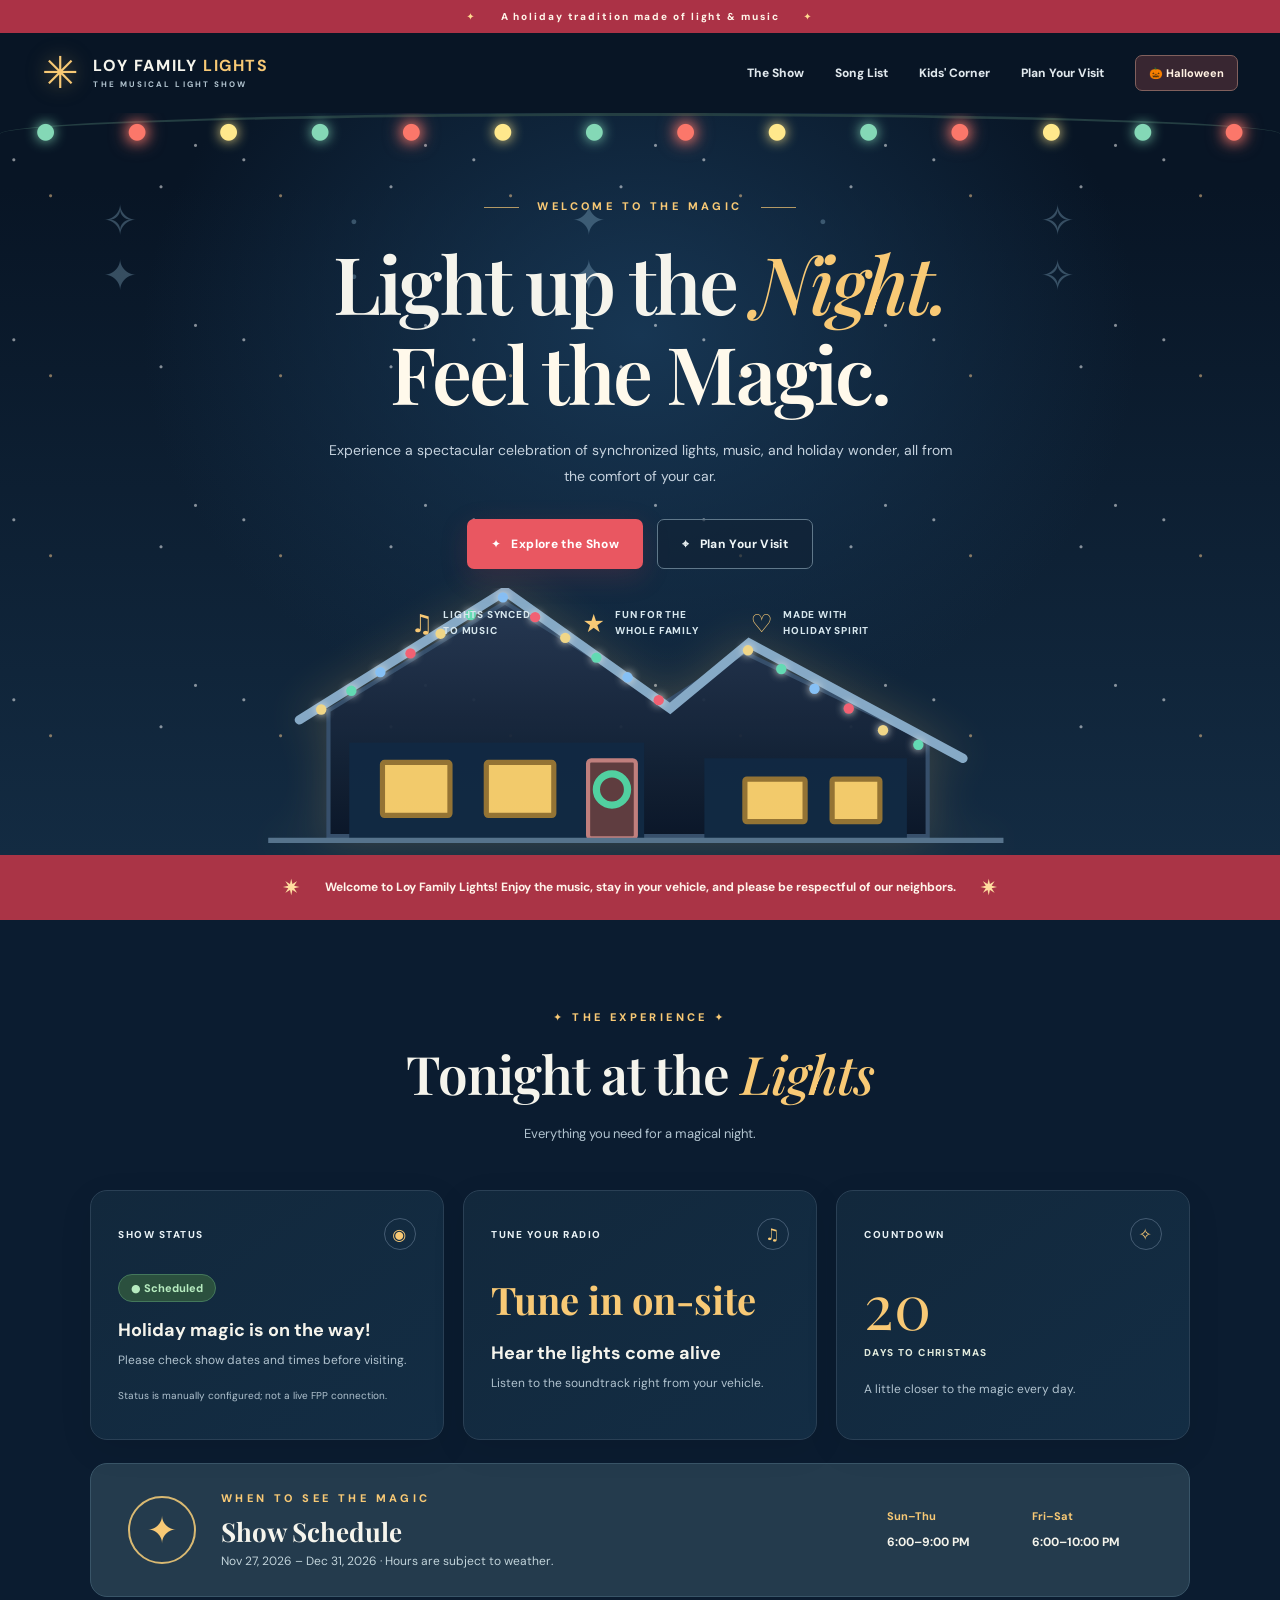
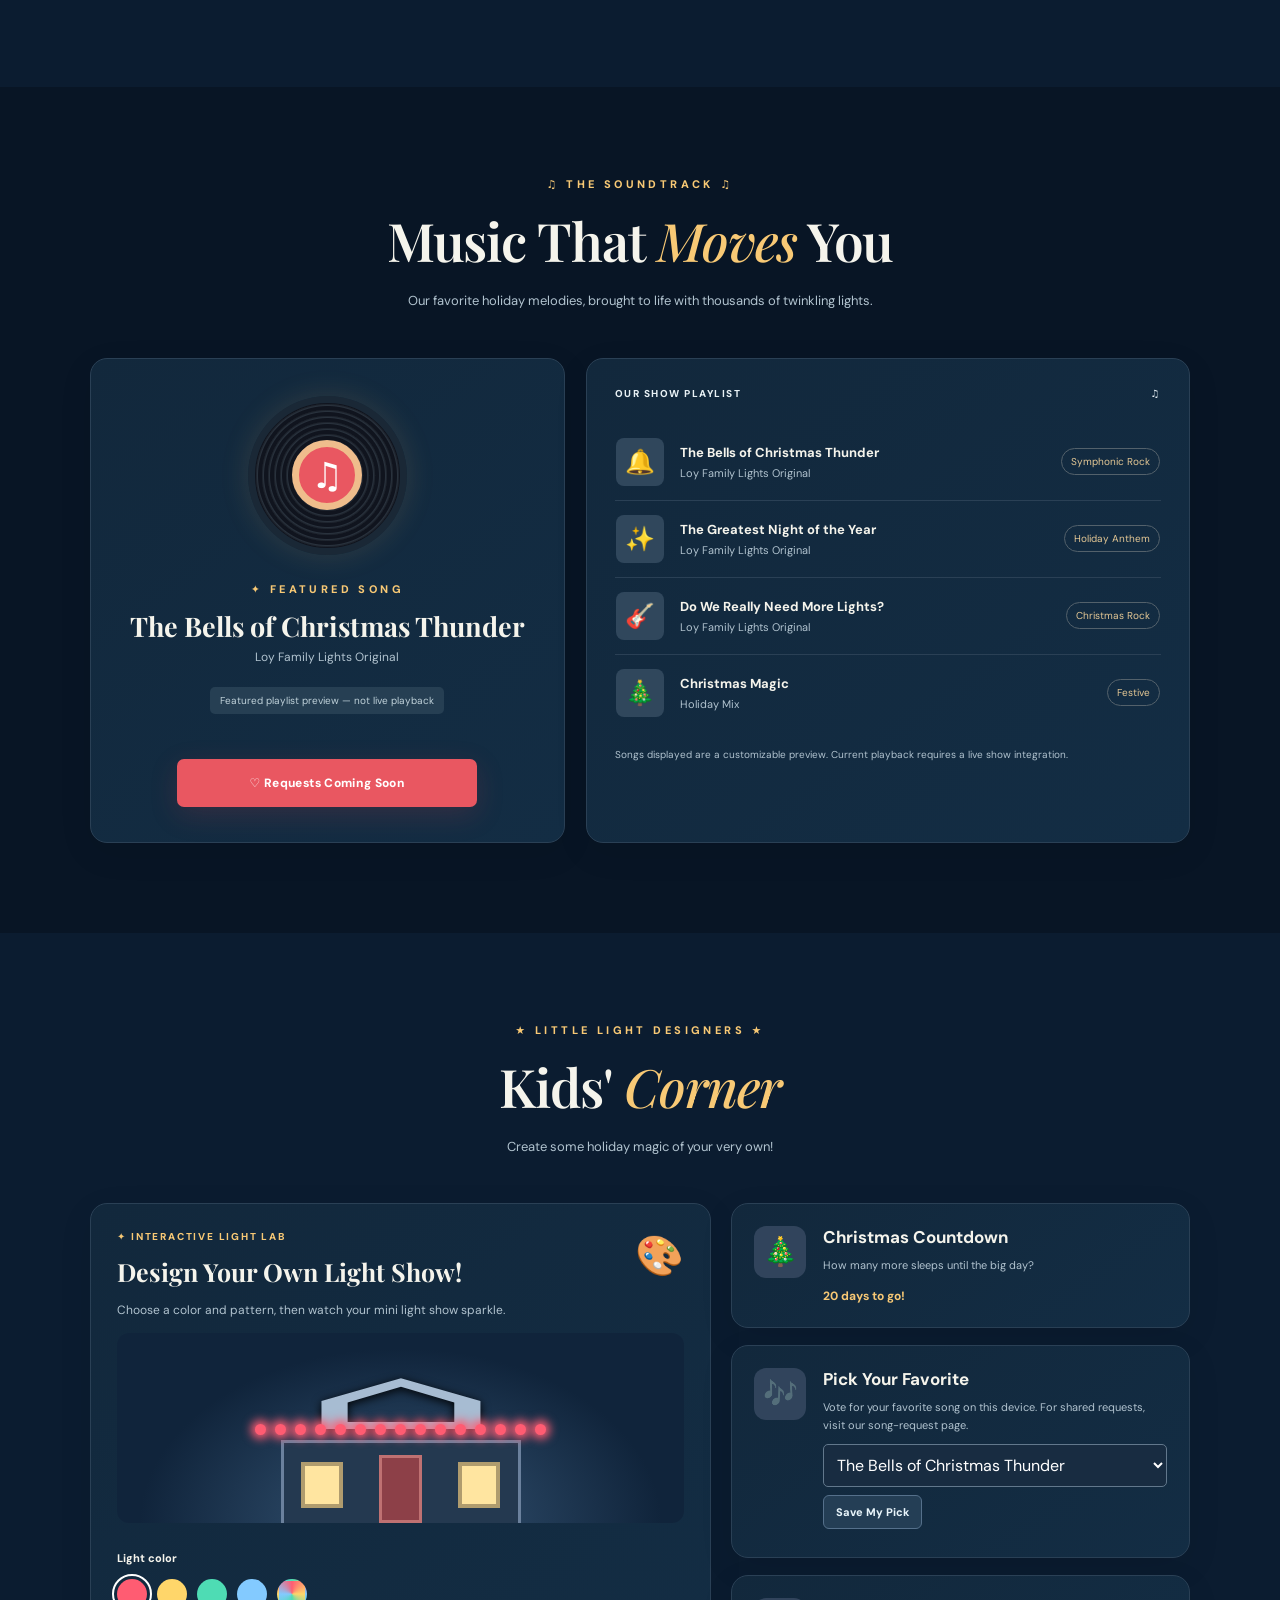
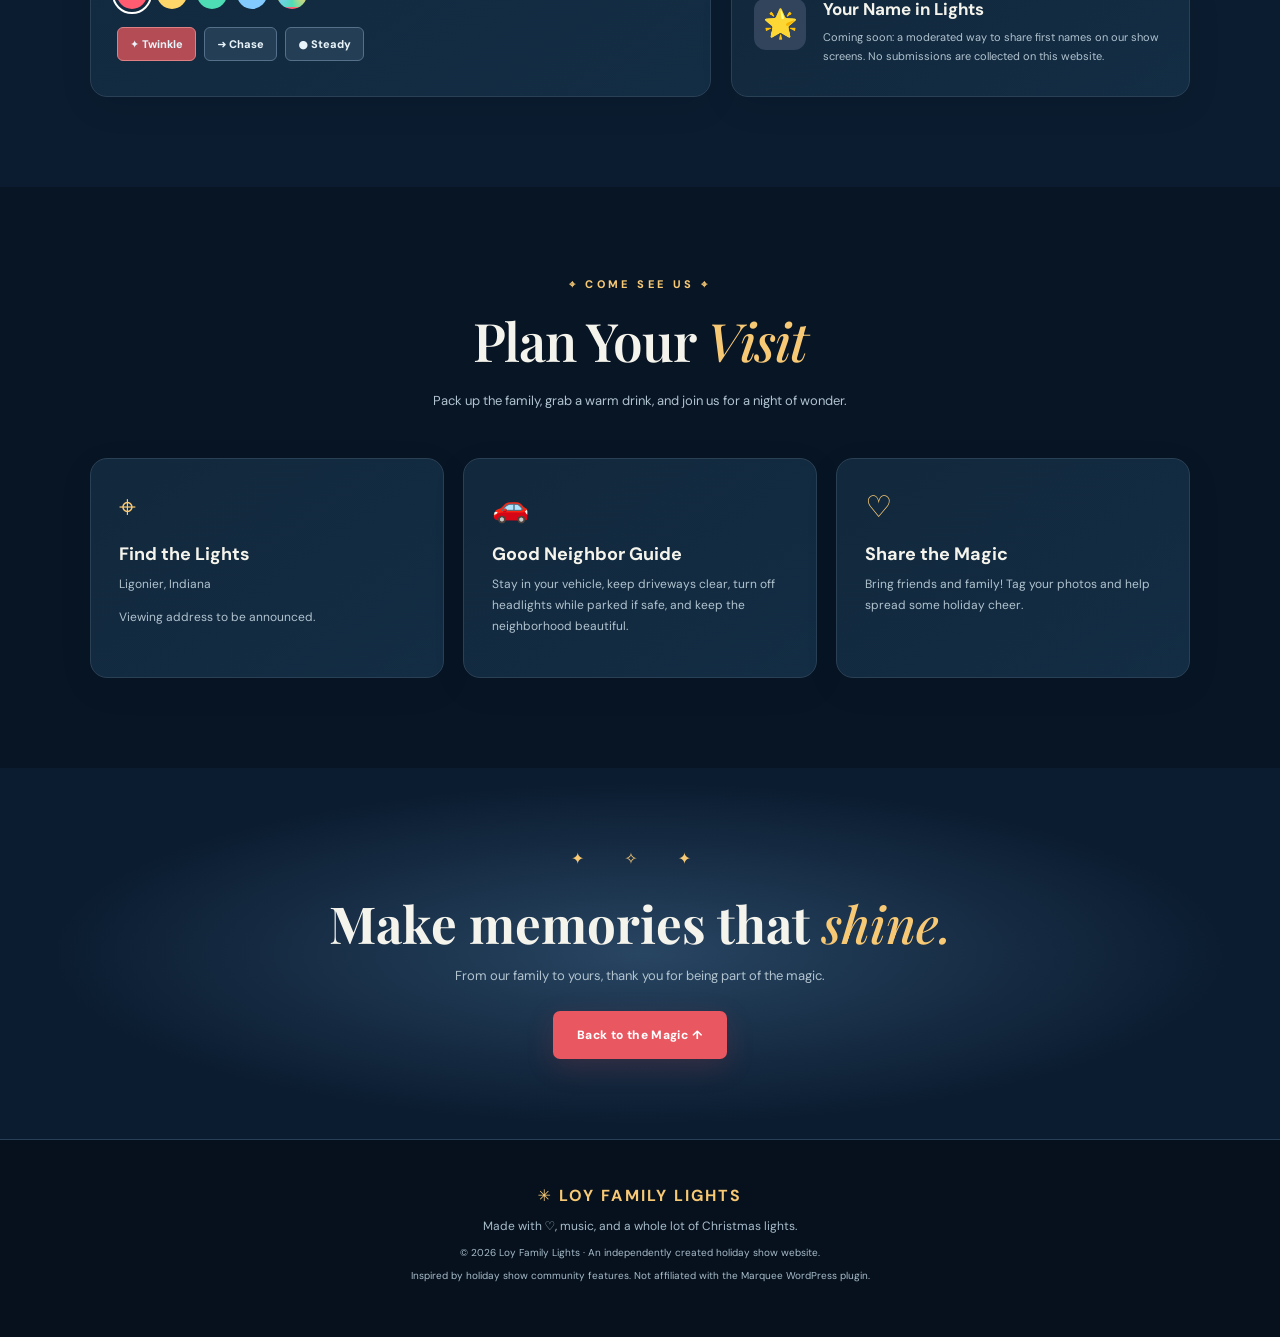
==== commit f62f9b6b: "Add files via upload" ====
--- a/index.html
+++ b/index.html
@@ -9,10 +9,59 @@
   <meta property="og:description" content="Where music meets the magic of lights." />
   <meta property="og:type" content="website" />
   <link rel="icon" href="assets/favicon.svg" type="image/svg+xml" />
-  <link rel="stylesheet" href="assets/styles.css" />
+  <style>
+/* Bundled CSS: works even when GitHub uploads omit the assets folder. */
+@import url('https://fonts.googleapis.com/css2?family=DM+Sans:wght@400;500;600;700;800&family=Playfair+Display:ital,wght@0,500;0,600;0,700;1,500;1,600&display=swap');
+:root{--bg:#081525;--bg2:#0b1c30;--panel:#12283c;--panel2:#132d44;--border:#2a4055;--text:#f5f4ec;--muted:#b1c3cf;--gold:#f8c975;--red:#e95761;--mint:#7bd6b7;--blue:#b0d9f5;--radius:17px;scroll-behavior:smooth}*{box-sizing:border-box}body{margin:0;background:var(--bg);color:var(--text);font-family:'DM Sans',system-ui,sans-serif;overflow-x:hidden}body[data-season="halloween"]{--bg:#170f21;--bg2:#221426;--panel:#311f32;--panel2:#3b2939;--border:#63425b;--gold:#ffad61;--red:#ea795b;--mint:#b4cf7b;--blue:#dfb9e7}a{color:inherit;text-decoration:none}button,select{font:inherit}button{cursor:pointer}.skip{position:absolute;left:8px;top:-55px;background:white;color:#000;padding:10px;z-index:50}.skip:focus{top:8px}.sr-only{position:absolute;width:1px;height:1px;overflow:hidden;clip:rect(0,0,0,0)}.topbar{background:#ab3246;text-align:center;color:#fff5e9;letter-spacing:.19em;font-size:10px;font-weight:800;padding:10px}.sparkle{color:#ffdb90;margin:0 20px}.header{height:80px;max-width:1280px;margin:auto;display:flex;align-items:center;justify-content:space-between;padding:0 42px;position:relative;z-index:10}.brand{display:flex;gap:13px;align-items:center;font-size:16px;font-weight:800;line-height:1.1;letter-spacing:.1em}.brand b{color:var(--gold)}.brand small{display:block;font-size:8px;letter-spacing:.26em;color:var(--muted);margin-top:6px}.brand-icon{font-size:44px;color:var(--gold);text-shadow:0 0 20px #eabc6380}.nav{display:flex;align-items:center;gap:31px}.nav a{font-size:12px;font-weight:800;color:#e0e8ed;transition:color .2s}.nav a:hover,.nav a:focus-visible{color:var(--gold)}.theme-toggle{border:1px solid #81605d;border-radius:7px;padding:10px 13px;background:#382631;color:#fff1e2;font-size:11px;font-weight:800}.menu-toggle{display:none}.hero{position:relative;min-height:610px;text-align:center;isolation:isolate;background:radial-gradient(ellipse at 50% 30%,#173653 0%,transparent 55%),linear-gradient(180deg,var(--bg) 10%,#132b42 100%);overflow:hidden}.hero:before{content:"";position:absolute;inset:0;background-image:radial-gradient(circle at 6% 26%,#fff 1px,transparent 2px),radial-gradient(circle at 22% 46%,#ffce90 1px,transparent 2px),radial-gradient(circle at 85% 18%,#fff 1px,transparent 2px),radial-gradient(circle at 70% 41%,#fff 1px,transparent 2px);background-size:230px 180px;opacity:.5;z-index:-1}.garland{position:absolute;top:0;left:0;right:0;height:42px;display:flex;justify-content:space-around;align-items:flex-start;border-top:3px solid #243e42;border-radius:50%}.garland span{display:inline-block;color:#fb776a;font-size:22px;text-shadow:0 0 13px #fb776a,0 0 20px #fb776a;animation:glow 2.5s infinite alternate}.garland span:nth-child(3n){color:#ffe88c;text-shadow:0 0 13px #ffe88c}.garland span:nth-child(3n+1){color:#84d8b6;text-shadow:0 0 13px #84d8b6}.garland span:nth-child(even){animation-delay:1s}.snowfield{position:absolute;inset:80px 0 auto;color:#9fcae3;font-size:42px;letter-spacing:8vw;opacity:.3;pointer-events:none}.hero-inner{position:relative;z-index:2;padding:86px 16px 215px}.eyebrow,.kicker{font-size:11px;font-weight:800;color:var(--gold);letter-spacing:.31em}.line{display:inline-block;vertical-align:middle;width:35px;height:1px;background:var(--gold);margin:0 12px;opacity:.7}h1,h2,h3,p{margin-top:0}h1,h2,.cta h2{font-family:'Playfair Display',Georgia,serif}h1{font-size:clamp(49px,6.2vw,88px);line-height:1.14;letter-spacing:-.035em;margin:24px auto 20px;font-weight:600}h1 em,h2 em,.cta h2 em{color:var(--gold);font-weight:500}h1>span{color:#fff9eb}.hero-inner>p{max-width:630px;margin:0 auto;color:#c6d3df;line-height:1.85;font-size:14px}.hero-buttons{display:flex;justify-content:center;gap:14px;margin:29px 0 38px}.btn{display:inline-flex;align-items:center;justify-content:center;padding:16px 24px;border-radius:7px;font-size:12px;font-weight:800;letter-spacing:.03em;transition:transform .2s,background .2s}.btn:hover{transform:translateY(-2px)}.btn-primary{background:var(--red);color:white;box-shadow:0 8px 28px #d73d472b}.btn-outline{border:1px solid #60788a;color:#eff6f7;background:#112235ad}.hero-facts{display:flex;justify-content:center;gap:52px}.hero-facts>div{display:flex;gap:10px;align-items:center;text-align:left}.hero-facts strong{color:var(--gold);font-size:25px}.hero-facts span{font-size:10px;font-weight:800;letter-spacing:.08em;line-height:1.65;color:#d6e6ed}.house-wrap{position:absolute;bottom:-3px;left:50%;transform:translateX(-50%);width:min(810px,95%);opacity:.95}.house{display:block;width:100%;height:auto;filter:drop-shadow(0 0 22px #ffca6333)}.roof-lights circle:nth-child(4n){fill:#ff6576}.roof-lights circle:nth-child(4n+1){fill:#fce08c}.roof-lights circle:nth-child(4n+2){fill:#68e4ba}.roof-lights circle:nth-child(4n+3){fill:#8dc9ff}.roof-lights circle{filter:drop-shadow(0 0 4px currentColor);animation:glow 1.6s infinite alternate}.roof-lights circle:nth-child(3n){animation-delay:.6s}@keyframes glow{from{opacity:.55}to{opacity:1}}.announcement{background:#aa3446;text-align:center;padding:18px 18px;color:#fff4ea;display:flex;align-items:center;justify-content:center;gap:24px;font-size:12px;font-weight:700}.announcement p{margin:0;max-width:850px}.announcement-star{color:#ffdda0;font-size:22px}.section{padding:90px 28px;scroll-margin-top:20px}.show-section,.kids-section{background:var(--bg2)}.music-section,.visit-section{background:var(--bg)}.section-heading{text-align:center;margin:0 auto 45px;max-width:650px}.section-heading h2{font-size:clamp(35px,4.5vw,53px);font-weight:600;letter-spacing:-.02em;margin:14px 0}.section-heading>p{color:var(--muted);font-size:13px;line-height:1.8}.stat-grid,.visit-grid{max-width:1100px;margin:auto;display:grid;grid-template-columns:repeat(3,1fr);gap:19px}.glass-card{background:linear-gradient(145deg,var(--panel),var(--panel2));border:1px solid var(--border);border-radius:var(--radius);box-shadow:0 10px 35px #00000013}.stat-grid .glass-card{min-height:242px;padding:27px}.card-heading{font-size:10px;letter-spacing:.15em;font-weight:800;color:#e8f1f5;display:flex;justify-content:space-between;align-items:center;margin-bottom:24px}.icon-round{border:1px solid #445b72;border-radius:50%;width:32px;height:32px;display:grid;place-items:center;color:var(--gold);font-size:16px}.status-pill{display:inline-block;background:#2b503e;color:#b6ebbf;border:1px solid #44785b;border-radius:100px;padding:6px 12px;font-weight:800;font-size:11px}.status-pill[data-status="cancelled"]{background:#5e333d;border-color:#bb6068;color:#ffd5d9}.status-pill[data-status="live"]{background:#25634b;border-color:#5fdca8;color:#e7ffed}.stat-grid h3{margin:16px 0 8px;font-size:18px}.stat-grid p,.stat-grid small,.visit-card p{color:var(--muted);font-size:12px;line-height:1.75}.stat-grid small{font-size:10px}.big-stat{font-family:'Playfair Display',Georgia,serif;font-size:clamp(25px,3vw,38px);font-weight:700;color:var(--gold);white-space:normal}.count-number{font-family:'Playfair Display',Georgia,serif;font-size:62px;line-height:1;color:var(--gold)}.count-caption{font-size:10px;font-weight:800;letter-spacing:.14em;color:#e1eadc;margin:10px 0 20px}.schedule-banner{max-width:1100px;margin:23px auto 0;padding:27px 37px;border-radius:var(--radius);background:#243b4d;border:1px solid #395568;display:flex;align-items:center;gap:25px}.schedule-illustration{width:68px;height:68px;border:2px solid #d9b972;border-radius:50%;display:grid;place-items:center;font-size:37px;color:var(--gold);flex-shrink:0}.schedule-banner h3{font-family:'Playfair Display',Georgia,serif;font-size:26px;margin:9px 0 4px}.schedule-banner p{color:#c1d3da;font-size:12px;margin:0}.schedule-times{margin-left:auto;display:flex;gap:25px}.schedule-times>div{min-width:120px}.schedule-times b{display:block;font-size:11px;color:var(--gold);margin-bottom:7px}.schedule-times span{font-size:12px;font-weight:700}.music-layout{max-width:1100px;display:grid;grid-template-columns:.88fr 1.12fr;gap:21px;margin:auto}.now-card{padding:35px 27px;text-align:center}.vinyl{width:159px;height:159px;border-radius:50%;background:repeating-radial-gradient(circle,#10141e 0px,#10141e 3px,#29323d 4px,#151922 6px);border:7px solid #1a2836;margin:2px auto 27px;display:grid;place-items:center;box-shadow:0 0 30px #f6ba6322}.vinyl-inner{width:70px;height:70px;border-radius:50%;background:var(--red);display:grid;place-items:center;font-size:36px;border:7px solid #efbd8c;color:#fff}.now-card h3{font-family:'Playfair Display',Georgia,serif;font-size:27px;margin:12px 0 5px}.now-card>p{color:var(--muted);font-size:12px}.demo-tag{display:inline-block;border-radius:5px;background:#263f53;color:#c0d2da;font-size:10px;padding:7px 10px;margin:10px auto 18px}.now-card .up-next{min-height:15px}.btn-wide{width:min(100%,300px)}.playlist-card{padding:28px}.playlist-list{display:flex;flex-direction:column}.song-row{display:flex;align-items:center;gap:16px;padding:14px 1px;border-bottom:1px solid var(--border)}.song-row:last-child{border-bottom:none}.song-icon{width:48px;height:48px;background:#30475c;border-radius:8px;display:grid;place-items:center;font-size:24px;flex-shrink:0}.song-row h4{font-size:13px;margin:0 0 5px}.song-row p{font-size:11px;color:var(--muted);margin:0}.song-mood{margin-left:auto;font-size:10px;color:#e5c895;border:1px solid #53616b;border-radius:100px;padding:6px 9px;white-space:nowrap}.playlist-note{color:var(--muted);font-size:10px;line-height:1.6;padding-top:16px}.kids-grid{max-width:1100px;display:grid;grid-template-columns:1.15fr .85fr;gap:20px;margin:auto}.lab{padding:26px}.lab-top{display:flex;justify-content:space-between;gap:14px}.lab-label{color:var(--gold);font-size:10px;letter-spacing:.18em;font-weight:800}.lab h3{font-family:'Playfair Display',Georgia,serif;font-size:25px;margin:12px 0}.lab p{color:var(--muted);font-size:12px;line-height:1.8}.lab-emoji{font-size:39px}.mini-scene{background:radial-gradient(ellipse at 50% 100%,#365676 0%,#10243b 65%);border-radius:12px;min-height:190px;display:flex;flex-direction:column;align-items:center;justify-content:flex-end;overflow:hidden;position:relative;padding-top:12px}.mini-roof{font-size:85px;color:#a7bcd2;line-height:.85;transform:scaleX(3.8) translateY(7px);text-shadow:0 2px 5px #000}.mini-bulbs{display:flex;gap:9px;align-items:center;justify-content:center;z-index:2;transform:translateY(-5px)}.bulb{display:inline-block;width:11px;height:11px;border-radius:50%;background:var(--light,#ff5c72);box-shadow:0 0 10px 4px var(--light,#ff5c72)}.mini-bulbs[data-pattern="twinkle"] .bulb{animation:twinkle 1s infinite alternate}.mini-bulbs[data-pattern="chase"] .bulb{animation:twinkle .6s infinite alternate}.mini-bulbs[data-pattern="chase"] .bulb:nth-child(4n){animation-delay:.1s}.mini-bulbs[data-pattern="chase"] .bulb:nth-child(4n+1){animation-delay:.25s}.mini-bulbs[data-pattern="chase"] .bulb:nth-child(4n+2){animation-delay:.4s}.mini-bulbs[data-pattern="chase"] .bulb:nth-child(4n+3){animation-delay:.55s}.mini-bulbs[data-pattern="twinkle"] .bulb:nth-child(even){animation-delay:.55s}@keyframes twinkle{from{opacity:.2;box-shadow:0 0 2px var(--light)}to{opacity:1;box-shadow:0 0 13px 5px var(--light)}}.mini-house{width:240px;height:83px;border:3px solid #6b819d;border-bottom:0;background:#243950;display:flex;justify-content:space-around;align-items:end}.mini-window{width:42px;height:46px;background:#ffe5a0;border:4px solid #b09c6e;margin-bottom:15px}.mini-door{height:68px;width:43px;background:#8d4048;border:3px solid #bf7172}.lab-controls{margin-top:23px}.lab-controls>span{font-size:11px;font-weight:800}.swatches{display:flex;gap:10px;margin:12px 0}.swatch{background:var(--swatch);border:2px solid transparent;width:30px;height:30px;border-radius:50%}.swatch.active{outline:2px solid #fff;outline-offset:3px}.rainbow-swatch{background:conic-gradient(#ff5c72,#ffd66a,#4edcb4,#83caff,#ff5c72)}.pattern-row{display:flex;gap:8px;flex-wrap:wrap;margin-top:18px}.small-btn{border:1px solid #55708b;color:#e8f4fa;background:#243e55;border-radius:6px;padding:9px 12px;font-size:11px;font-weight:800}.small-btn.selected{background:#b34c55;border-color:#df8085}.kid-side{display:flex;flex-direction:column;gap:17px}.kid-tile{display:flex;align-items:flex-start;gap:17px;padding:22px}.tile-icon{width:52px;height:52px;border-radius:12px;display:grid;place-items:center;background:#31445c;font-size:28px;flex-shrink:0}.kid-tile h3{font-size:17px;margin-bottom:8px}.kid-tile p{font-size:11px;color:var(--muted);line-height:1.7;margin-bottom:9px}.kid-tile strong{color:var(--gold);font-size:12px}.kid-tile select{display:block;max-width:100%;width:100%;padding:9px;border-radius:5px;border:1px solid #62788c;background:#182c41;color:white;margin:8px 0}.kid-tile small{display:block;margin-top:6px;color:var(--mint)}.visit-card{padding:28px;min-height:220px}.visit-icon{font-size:30px;color:var(--gold);margin-bottom:16px}.visit-card h3{font-size:18px;margin-bottom:8px}.text-link{color:var(--gold);font-size:12px;font-weight:800}.social-links{display:flex;flex-wrap:wrap;gap:9px;margin-top:10px}.social-links a{border:1px solid var(--border);padding:6px 10px;border-radius:5px;font-size:11px;color:var(--gold)}.cta{text-align:center;padding:80px 20px;background:radial-gradient(ellipse at center,#284562 0%,var(--bg2) 65%)}.cta>span{color:var(--gold);letter-spacing:18px}.cta h2{font-size:clamp(32px,4.5vw,51px);margin:20px 0 10px}.cta p{color:var(--muted);font-size:13px;margin-bottom:27px}footer{text-align:center;padding:45px 20px;background:#06111d;border-top:1px solid #284056}footer .footer-brand{font-weight:800;letter-spacing:.13em;color:var(--gold);margin-bottom:12px}footer p{color:#a8bcca;font-size:12px}footer .footer-small{font-size:10px}body[data-season="halloween"] .topbar,body[data-season="halloween"] .announcement{background:#873c35}body[data-season="halloween"] .mini-scene{background:radial-gradient(ellipse at 50% 100%,#60436d 0%,#21142c 70%)}body[data-season="halloween"] .schedule-banner{background:#382a40}@media(max-width:850px){.header{padding:0 22px}.nav{gap:15px}.nav a{font-size:11px}.stat-grid{gap:11px}.stat-grid .glass-card{padding:18px}.big-stat{font-size:26px}.schedule-times{gap:10px}.schedule-banner{padding:22px}.music-layout,.kids-grid{grid-template-columns:1fr}}@media(max-width:660px){.topbar{font-size:8px;letter-spacing:.12em}.sparkle{margin:0 5px}.header{height:70px}.brand{font-size:13px}.brand-icon{font-size:36px}.menu-toggle{display:block;background:transparent;color:white;border:1px solid var(--border);border-radius:7px;padding:9px}.nav{display:none;position:absolute;top:68px;left:12px;right:12px;background:var(--panel);border:1px solid var(--border);border-radius:12px;padding:20px;flex-direction:column;align-items:stretch;box-shadow:0 12px 28px #0008}.nav.open{display:flex}.nav a{font-size:13px;padding:9px}.hero{min-height:570px}.hero-inner{padding-top:85px;padding-bottom:150px}.hero-inner>p{font-size:12px}.hero-buttons{flex-direction:column;max-width:260px;margin:24px auto}.hero-facts{gap:12px}.hero-facts strong{font-size:18px}.hero-facts span{font-size:8px}.house-wrap{width:110%;}.section{padding:65px 16px}.stat-grid,.visit-grid{grid-template-columns:1fr}.stat-grid .glass-card{min-height:0;padding:24px}.schedule-banner{flex-wrap:wrap;gap:12px}.schedule-illustration{width:50px;height:50px;font-size:28px}.schedule-times{width:100%;margin:10px 0 0;justify-content:space-between}.schedule-times>div{min-width:0}.song-mood{display:none}.kid-tile{padding:17px}.announcement-star{display:none}.snowfield{font-size:25px}}
+@media(prefers-reduced-motion:reduce){*,*::before,*::after{scroll-behavior:auto!important;animation:none!important;transition:none!important}}
+
+</style>
   <title>Loy Family Lights | Magical Holiday Light Show</title>
-  <script src="config.js" defer></script>
-  <script src="assets/app.js" defer></script>
+  <script>
+/* Built-in defaults. Edit config.js to override these. */
+/** Edit this file to personalize your GitHub Pages website. */
+window.LOY_CONFIG = {
+  showName: 'Loy Family Lights',
+  tagline: 'Where music meets the magic of lights',
+  station: 'Tune in on-site', // Example: '88.1 FM' (set only your actual licensed/use frequency)
+  locationLabel: 'Ligonier, Indiana',
+  address: '', // Optional public viewing address; used to enable Directions
+  timezone: 'America/Indiana/Indianapolis',
+  season: 'christmas', // 'christmas' or 'halloween'
+  status: 'scheduled', // 'scheduled', 'live', 'paused', 'cancelled', 'offseason'
+  announcement: 'Welcome to Loy Family Lights! Enjoy the music, stay in your vehicle, and please be respectful of our neighbors.',
+  schedule: [
+    { days: 'Sun–Thu', time: '6:00–9:00 PM' },
+    { days: 'Fri–Sat', time: '6:00–10:00 PM' }
+  ], // EXAMPLE HOURS: replace with your actual schedule before publishing
+  seasonStart: '2026-11-27',
+  seasonEnd: '2026-12-31',
+  remoteFalconUrl: '', // Your publicly available Remote Falcon visitor page URL
+  livestreamUrl: '', // YouTube live stream or another public video URL
+  donationUrl: '',
+  facebookUrl: '',
+  youtubeUrl: '',
+  instagramUrl: '',
+  contactEmail: '',
+  playlist: [
+    { title: 'The Bells of Christmas Thunder', artist: 'Loy Family Lights Original', mood: 'Symphonic Rock', icon: '🔔' },
+    { title: 'The Greatest Night of the Year', artist: 'Loy Family Lights Original', mood: 'Holiday Anthem', icon: '✨' },
+    { title: 'Do We Really Need More Lights?', artist: 'Loy Family Lights Original', mood: 'Christmas Rock', icon: '🎸' },
+    { title: 'Christmas Magic', artist: 'Holiday Mix', mood: 'Festive', icon: '🎄' }
+  ],
+  halloweenPlaylist: [
+    { title: 'Night of the Jack-O’-Lanterns', artist: 'Loy Family Lights Original', mood: 'Haunted Carnival', icon: '🎃' },
+    { title: 'March of the Pumpkin King', artist: 'Loy Family Lights Original', mood: 'Halloween Anthem', icon: '👑' }
+  ],
+  // Optional: provide your own same-origin/public JSON snapshot, e.g. 'data/show-status.json'.
+  // Expected shape: { "status":"live", "nowPlaying":"Song title", "upNext":"Song title", "updatedAt":"2026-12-01T18:00:00-05:00" }
+  statusJsonUrl: '',
+  statusRefreshSeconds: 60
+};
+
+</script>
+<script src="config.js"></script>
+  
 </head>
 <body data-season="christmas">
   <a class="skip" href="#main">Skip to content</a>
@@ -57,5 +106,177 @@
     <section class="cta"><span>✦ ✧ ✦</span><h2>Make memories that <em>shine.</em></h2><p>From our family to yours, thank you for being part of the magic.</p><a class="btn btn-primary" href="#home">Back to the Magic ↑</a></section>
   </main>
   <footer><div class="footer-brand">✳ <strong>LOY FAMILY LIGHTS</strong></div><p>Made with ♡, music, and a whole lot of Christmas lights.</p><p class="footer-small">© <span id="year"></span> Loy Family Lights · An independently created holiday show website.</p><p class="footer-small">Inspired by holiday show community features. Not affiliated with the Marquee WordPress plugin.</p></footer>
+<script>
+/* Bundled functionality: no app.js dependency. */
+(() => {
+  'use strict';
+  const c = window.LOY_CONFIG || {};
+  const $ = id => document.getElementById(id);
+  const setText = (id, str) => { const el = $(id); if (el) el.textContent = String(str ?? ''); };
+  const playlistFor = season => season === 'halloween' ? (c.halloweenPlaylist || []) : (c.playlist || []);
+  const validHttp = value => { try { const u = new URL(value); return ['https:', 'http:'].includes(u.protocol) ? u.href : ''; } catch { return ''; } };
+  const parseDate = date => /^\d{4}-\d{2}-\d{2}$/.test(date || '') ? date : '';
+  const todayInShowTZ = () => {
+    try { return new Intl.DateTimeFormat('en-CA', { timeZone: c.timezone || 'America/Indiana/Indianapolis', year: 'numeric', month: '2-digit', day: '2-digit' }).format(new Date()); }
+    catch { return new Date().toISOString().slice(0, 10); }
+  };
+  const formatDate = date => { const d = parseDate(date); if (!d) return ''; return new Date(d + 'T12:00:00Z').toLocaleDateString('en-US', { month: 'short', day: 'numeric', year: 'numeric', timeZone: 'UTC' }); };
+  const daysUntil = (mm, dd) => {
+    const date = todayInShowTZ(); const year = Number(date.slice(0,4));
+    const today = Date.UTC(year, Number(date.slice(5,7))-1, Number(date.slice(8,10)));
+    let target = Date.UTC(year, mm-1, dd);
+    if (target < today) target = Date.UTC(year+1, mm-1, dd);
+    return Math.round((target-today)/86400000);
+  };
+  let currentSeason = ['christmas', 'halloween'].includes(c.season) ? c.season : 'christmas';
+  let liveSnapshot = null;
+  let lightColor = 'pink'; let lightPattern = 'twinkle';
+  const statusNames = {
+    live: ['● Live Now', 'The lights are shining!', 'Enjoy the show! Follow our posted viewing guidelines.'],
+    scheduled: ['● Scheduled', 'Holiday magic is on the way!', 'Please check show dates and times before visiting.'],
+    paused: ['● Paused', 'The show is temporarily paused.', 'Check back for updates before you visit.'],
+    cancelled: ['● Cancelled', 'Tonight’s show is cancelled.', 'Thanks for understanding. Please check again another night.'],
+    offseason: ['● Off Season', 'See you next season!', 'We are working on more magic for the next holiday.']
+  };
+  function drawStatus() {
+    const status = liveSnapshot?.status || c.status || 'scheduled';
+    const details = statusNames[status] || statusNames.scheduled;
+    const pill = $('statusPill'); pill.textContent = details[0]; pill.dataset.status = status;
+    setText('statusHeading', details[1]); setText('statusDescription', details[2]);
+    setText('lastUpdated', liveSnapshot?.updatedAt ? `Status feed updated: ${new Date(liveSnapshot.updatedAt).toLocaleString()}` : 'Status is manually configured; not a live FPP connection.');
+    const current = liveSnapshot?.nowPlaying;
+    if (current && status === 'live') {
+      setText('featuredTitle', current);
+      setText('featuredArtist', 'Live show feed');
+      setText('nowNotice', 'Now playing · From configured status feed');
+      setText('upNext', liveSnapshot?.upNext ? `Up next: ${liveSnapshot.upNext}` : '');
+    } else {
+      const songs = playlistFor(currentSeason);
+      setText('featuredTitle', songs[0]?.title || 'Songs coming soon');
+      setText('featuredArtist', songs[0]?.artist || 'Loy Family Lights');
+      setText('nowNotice', 'Featured playlist preview — not live playback');
+      setText('upNext', '');
+    }
+  }
+  function drawPlaylist() {
+    const list = $('playlistList'); list.replaceChildren();
+    const songs = playlistFor(currentSeason);
+    songs.forEach(song => {
+      const row = document.createElement('div'); row.className = 'song-row';
+      const icon = document.createElement('span'); icon.className = 'song-icon'; icon.textContent = song.icon || '♫';
+      const content = document.createElement('div');
+      const title = document.createElement('h4'); title.textContent = song.title || 'Untitled';
+      const artist = document.createElement('p'); artist.textContent = song.artist || 'Loy Family Lights';
+      content.append(title, artist);
+      const mood = document.createElement('span'); mood.className = 'song-mood'; mood.textContent = song.mood || 'Show Music';
+      row.append(icon, content, mood); list.appendChild(row);
+    });
+    const select = $('favoriteSelect'); select.replaceChildren();
+    for (const song of songs) { const opt = document.createElement('option'); opt.value = song.title; opt.textContent = song.title; select.appendChild(opt); }
+    const saved = localStorage.getItem('loy-favorite-' + currentSeason);
+    if (saved && songs.some(song => song.title === saved)) select.value = saved;
+    setText('favoriteMessage', saved ? 'Saved on this device: ' + saved : '');
+    drawStatus();
+  }
+  function drawCountdown() {
+    const halloween = currentSeason === 'halloween';
+    const days = halloween ? daysUntil(10, 31) : daysUntil(12, 25);
+    setText('countDays', days); setText('kidCountdown', days === 0 ? 'It’s the big day!' : `${days} days to go!`);
+    setText('countLabel', halloween ? 'DAYS TO HALLOWEEN' : 'DAYS TO CHRISTMAS');
+  }
+  function drawSeason() {
+    document.body.dataset.season = currentSeason;
+    const button = $('themeToggle');
+    button.textContent = currentSeason === 'christmas' ? '🎃 Halloween' : '🎄 Christmas';
+    button.setAttribute('aria-label', `Switch to ${currentSeason === 'christmas' ? 'Halloween' : 'Christmas'} theme`);
+    setText('heroTagline', currentSeason === 'halloween'
+      ? 'Join us for a spooktacular celebration of synchronized lights, music, and family-friendly Halloween fun.'
+      : 'Experience a spectacular celebration of synchronized lights, music, and holiday wonder, all from the comfort of your car.');
+    drawPlaylist(); drawCountdown();
+  }
+  function drawSettings() {
+    setText('announcementText', c.announcement || 'Welcome to Loy Family Lights!');
+    setText('stationText', c.station || 'Tune in on-site');
+    setText('locationText', c.locationLabel || 'Location coming soon');
+    if (parseDate(c.seasonStart) && parseDate(c.seasonEnd)) setText('scheduleDates', `${formatDate(c.seasonStart)} – ${formatDate(c.seasonEnd)} · Hours are subject to weather.`);
+    const hours = $('scheduleTimes'); hours.replaceChildren();
+    for (const item of (c.schedule || [])) {
+      const block = document.createElement('div');
+      const days = document.createElement('b'); days.textContent = item.days || '';
+      const time = document.createElement('span'); time.textContent = item.time || '';
+      block.append(days, time); hours.appendChild(block);
+    }
+    if (c.address) {
+      const link = $('directionsLink'); link.href = 'https://www.google.com/maps/search/?api=1&query=' + encodeURIComponent(c.address); link.hidden = false;
+      setText('addressNotice', c.address);
+    }
+    const socials = $('socialLinks');
+    for (const [key,label] of [['facebookUrl','Facebook'],['youtubeUrl','YouTube'],['instagramUrl','Instagram'],['donationUrl','Support Us']]) {
+      const href = validHttp(c[key]); if (!href) continue;
+      const a = document.createElement('a'); a.href = href; a.target = '_blank'; a.rel = 'noopener noreferrer'; a.textContent = label; socials.appendChild(a);
+    }
+    const rf = validHttp(c.remoteFalconUrl);
+    const request = $('requestBtn');
+    if (rf) { request.href = rf; request.target = '_blank'; request.rel = 'noopener noreferrer'; request.textContent = '♡  Request a Song'; }
+    else { request.href = '#music'; request.textContent = '♡  Requests Coming Soon'; request.setAttribute('aria-disabled', 'true'); request.addEventListener('click', e => e.preventDefault()); }
+    setText('year', new Date().getFullYear());
+  }
+  function drawBulbs() {
+    const el = $('miniBulbs'); el.replaceChildren(); el.dataset.pattern = lightPattern;
+    const colors = {pink:'#ff5c72',gold:'#ffd66a',green:'#4edcb4',blue:'#83caff'};
+    for (let i=0;i<15;i++) {
+      const bulb = document.createElement('span'); bulb.className = 'bulb';
+      bulb.style.setProperty('--light',lightColor === 'rainbow' ? Object.values(colors)[i % 4] : colors[lightColor]);
+      if (lightPattern === 'twinkle') bulb.style.animationDelay = `${(i % 5)*.19}s`;
+      el.appendChild(bulb);
+    }
+  }
+  async function readStatusFeed() {
+    const url = validHttp(c.statusJsonUrl) || ((c.statusJsonUrl || '').startsWith('data/') ? c.statusJsonUrl : '');
+    if (!url) return;
+    try {
+      const response = await fetch(url, { cache: 'no-store' });
+      if (!response.ok) throw new Error(`HTTP ${response.status}`);
+      const data = await response.json();
+      if (!data || typeof data !== 'object' || Array.isArray(data)) throw new Error('Invalid data');
+      // Prevent stale feeds from accidentally advertising a show as live indefinitely.
+      const timestamp = Date.parse(data.updatedAt);
+      const maxAgeMs = Math.max(30, Number(c.statusRefreshSeconds) || 60) * 1000 * 5;
+      if (!Number.isFinite(timestamp) || Math.abs(Date.now() - timestamp) > maxAgeMs) throw new Error('Stale feed');
+      liveSnapshot = {
+        status: statusNames[data.status] ? data.status : 'scheduled',
+        nowPlaying: String(data.nowPlaying || '').slice(0, 120),
+        upNext: String(data.upNext || '').slice(0, 120),
+        updatedAt: data.updatedAt
+      };
+    } catch (err) { liveSnapshot = null; setText('lastUpdated', 'Status feed unavailable; showing configured schedule.'); }
+    drawStatus();
+  }
+  const menuButton = document.querySelector('.menu-toggle');
+  menuButton.addEventListener('click', () => { const open = $('siteNav').classList.toggle('open'); menuButton.setAttribute('aria-expanded', String(open)); });
+  document.querySelectorAll('#siteNav a').forEach(a => a.addEventListener('click', () => { $('siteNav').classList.remove('open'); menuButton.setAttribute('aria-expanded', 'false'); }));
+  $('themeToggle').addEventListener('click', () => { currentSeason = currentSeason === 'christmas' ? 'halloween' : 'christmas'; drawSeason(); });
+  document.querySelectorAll('.swatch').forEach(btn => btn.addEventListener('click', () => {
+    lightColor = btn.dataset.color;
+    document.querySelectorAll('.swatch').forEach(x => { x.classList.toggle('active', x === btn); x.setAttribute('aria-pressed',String(x === btn)); });
+    drawBulbs();
+  }));
+  document.querySelectorAll('[data-pattern]').forEach(btn => { if (!btn.classList.contains('small-btn')) return; btn.addEventListener('click', () => {
+    lightPattern = btn.dataset.pattern;
+    document.querySelectorAll('.pattern-row .small-btn').forEach(x => x.classList.toggle('selected', x === btn));
+    drawBulbs();
+  }); });
+  $('favoriteSave').addEventListener('click', () => {
+    const favorite = $('favoriteSelect').value;
+    if (!favorite) return;
+    try { localStorage.setItem('loy-favorite-' + currentSeason, favorite); setText('favoriteMessage', 'Saved on this device: ' + favorite); }
+    catch { setText('favoriteMessage', 'Your browser did not allow saving this choice.'); }
+  });
+  drawSettings(); drawSeason(); drawBulbs();
+  if (c.statusJsonUrl) { readStatusFeed(); window.setInterval(readStatusFeed, Math.max(30, Number(c.statusRefreshSeconds) || 60) * 1000); }
+  window.setInterval(drawCountdown, 60 * 60 * 1000);
+})();
+
+</script>
 </body>
 </html>
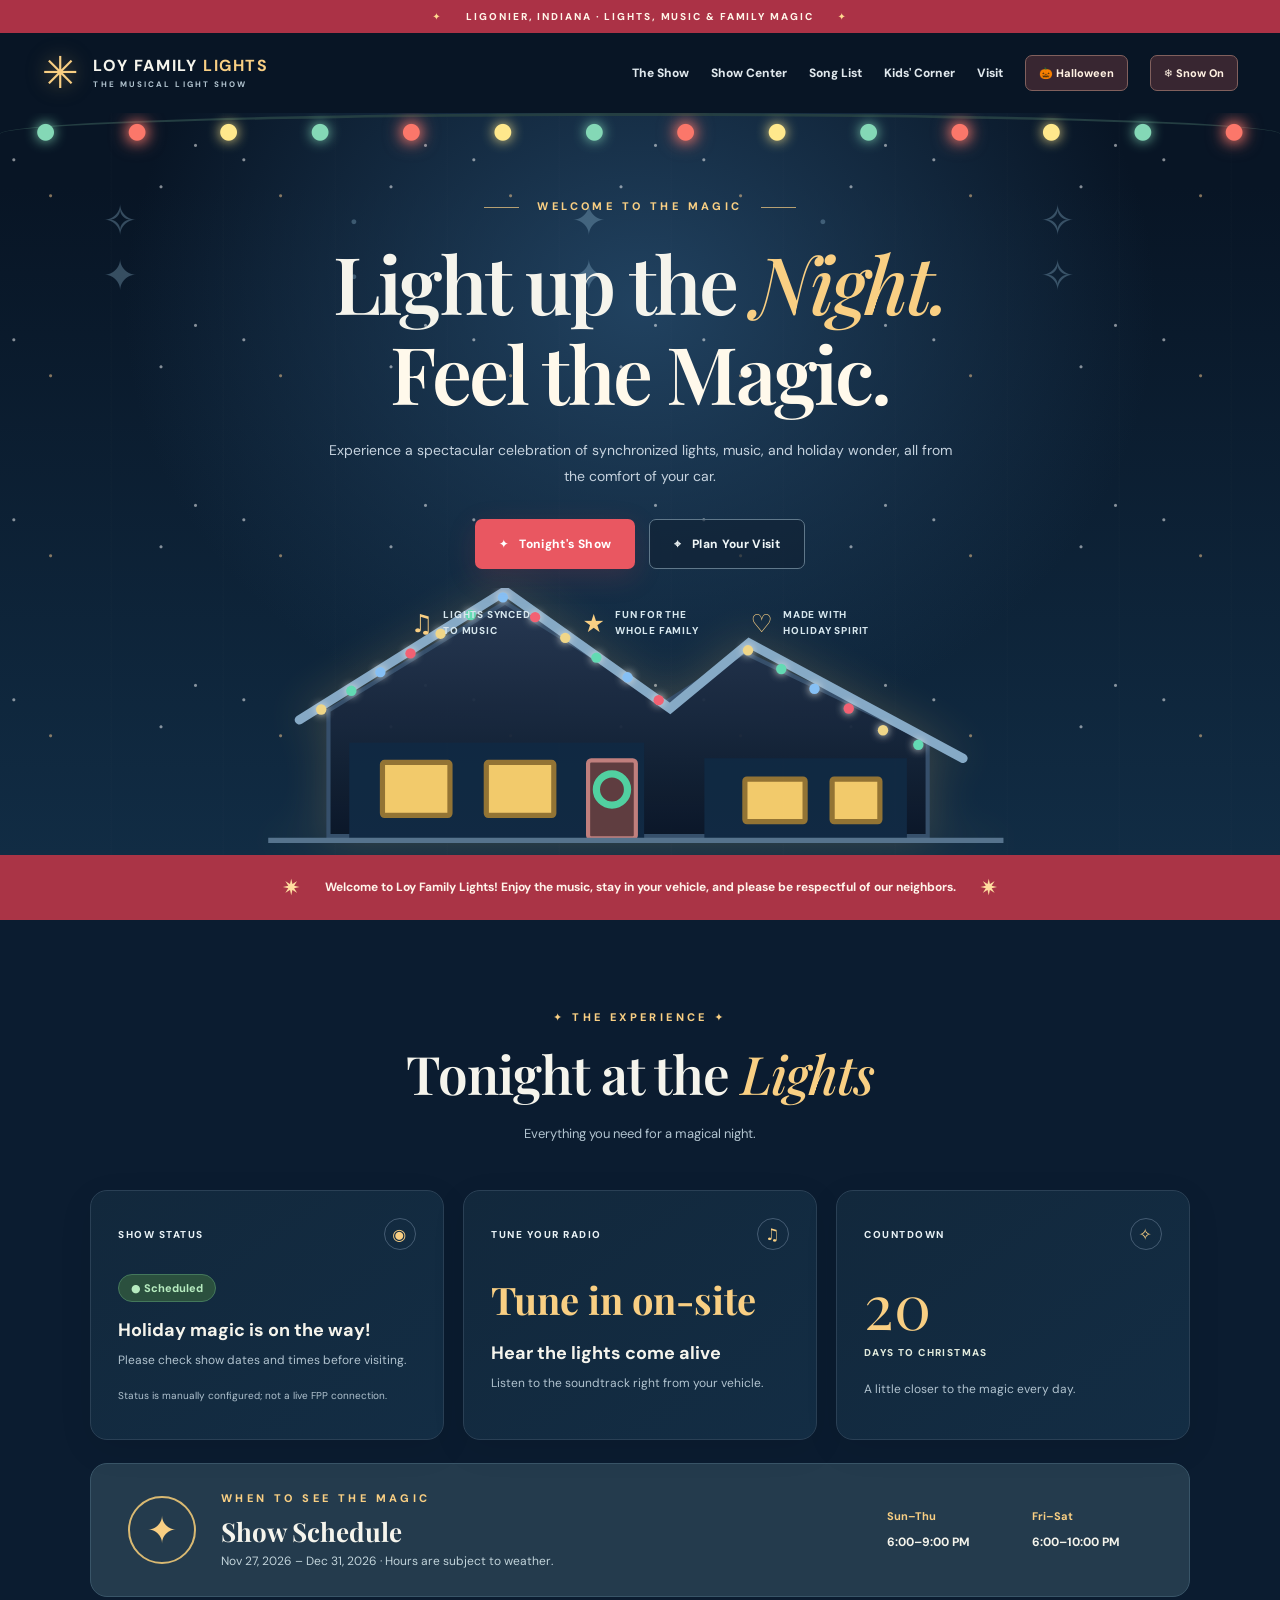
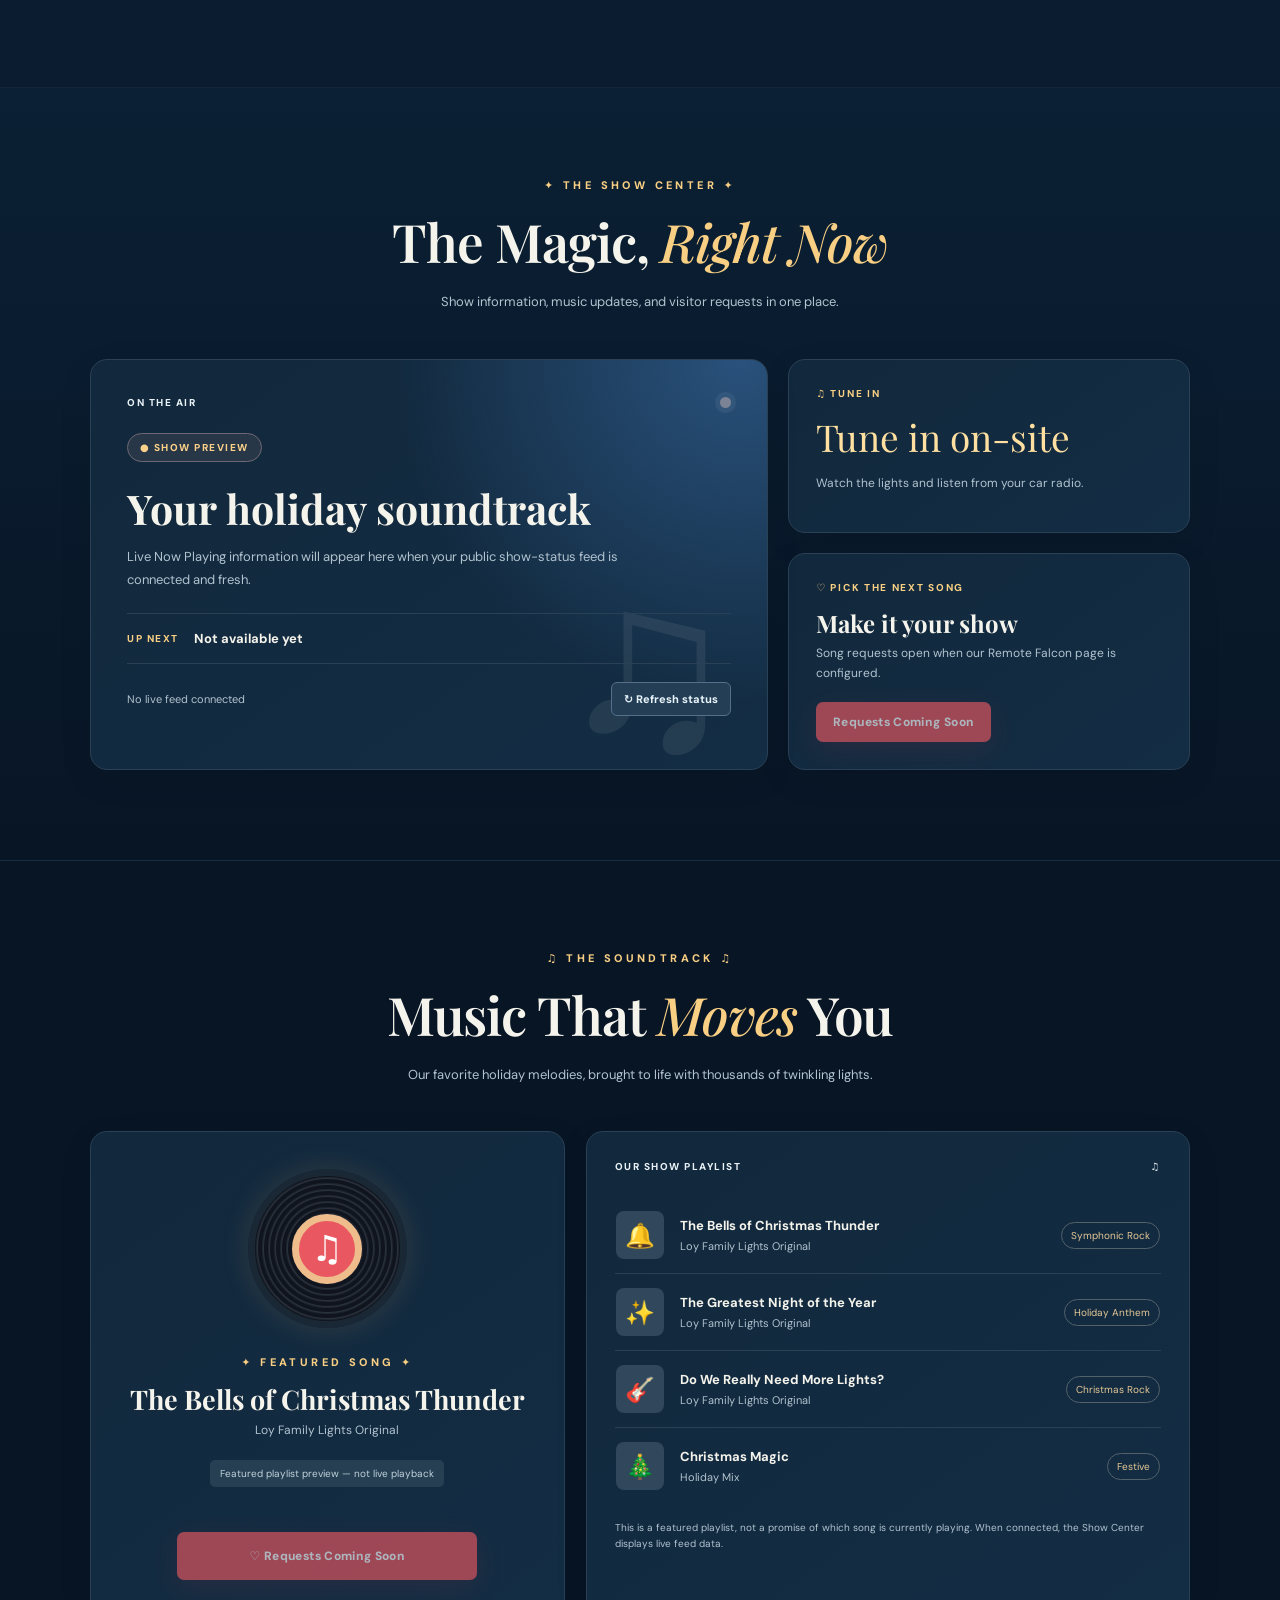
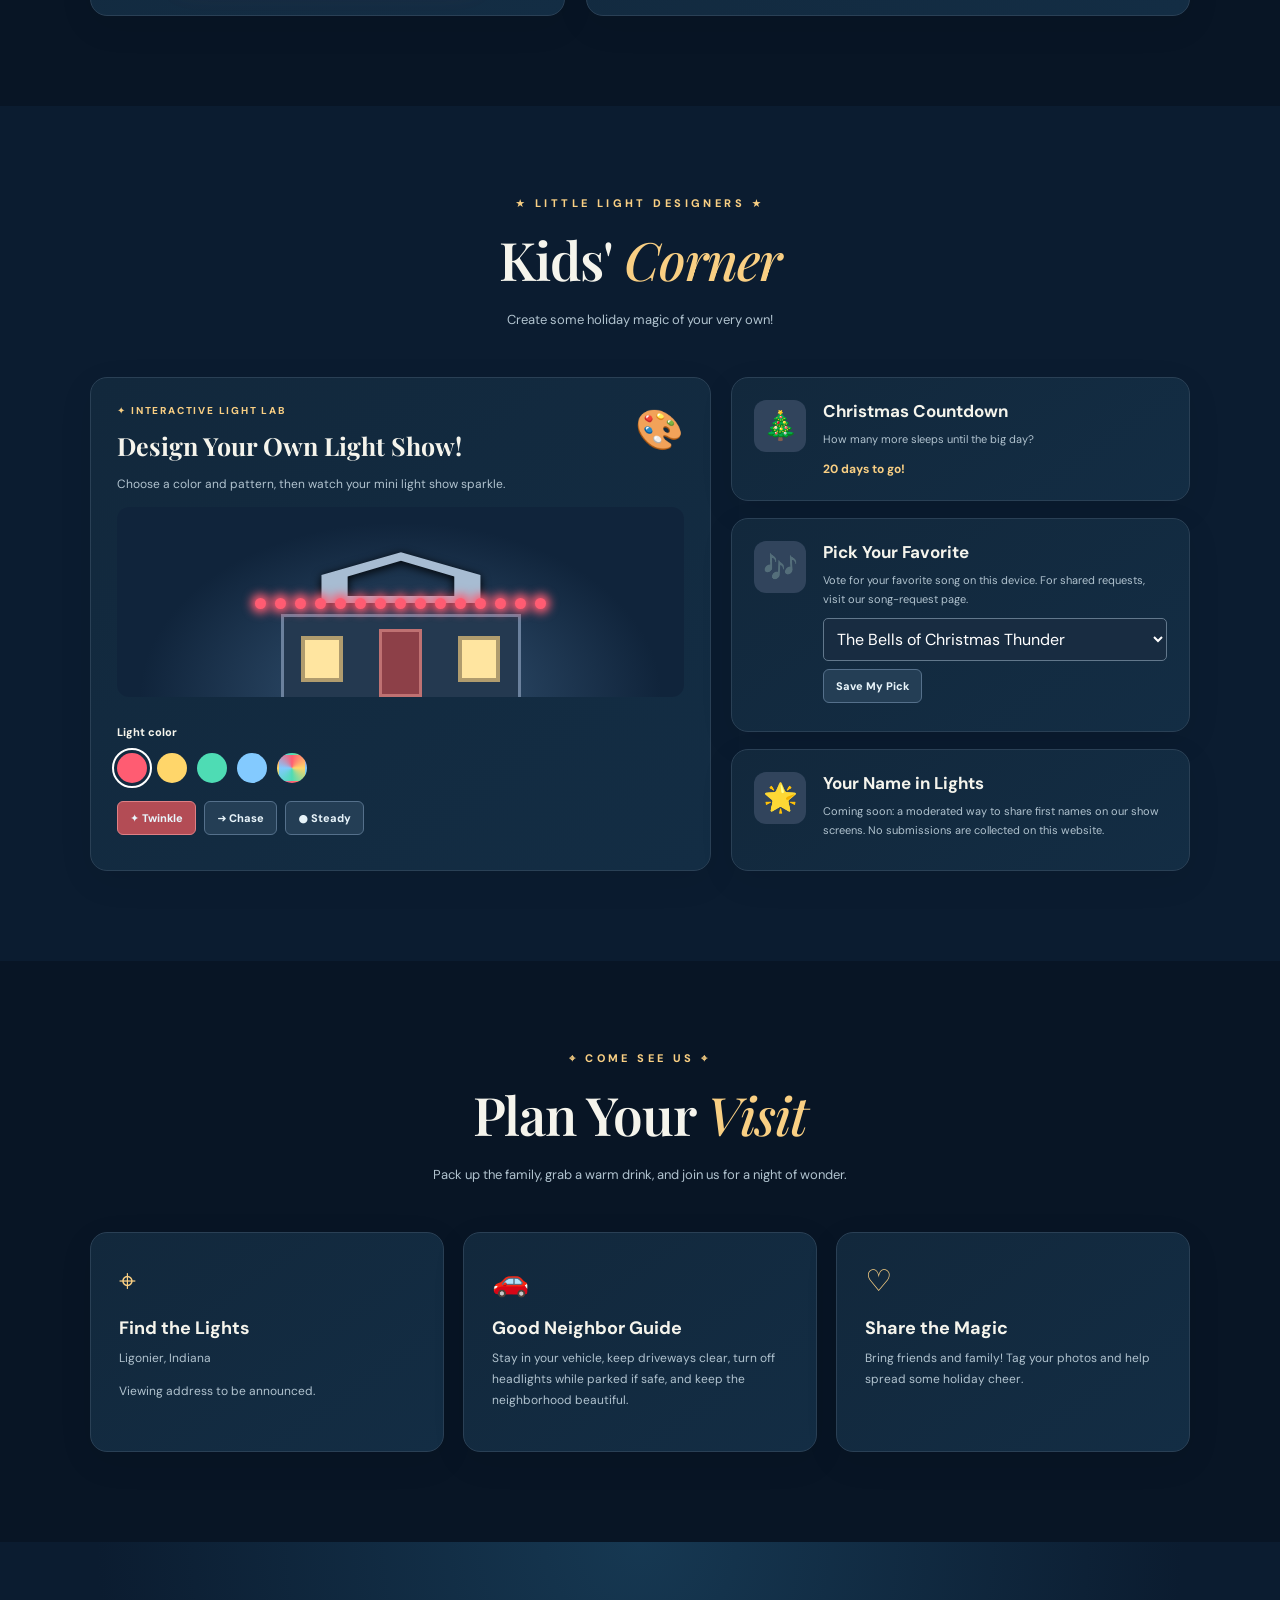
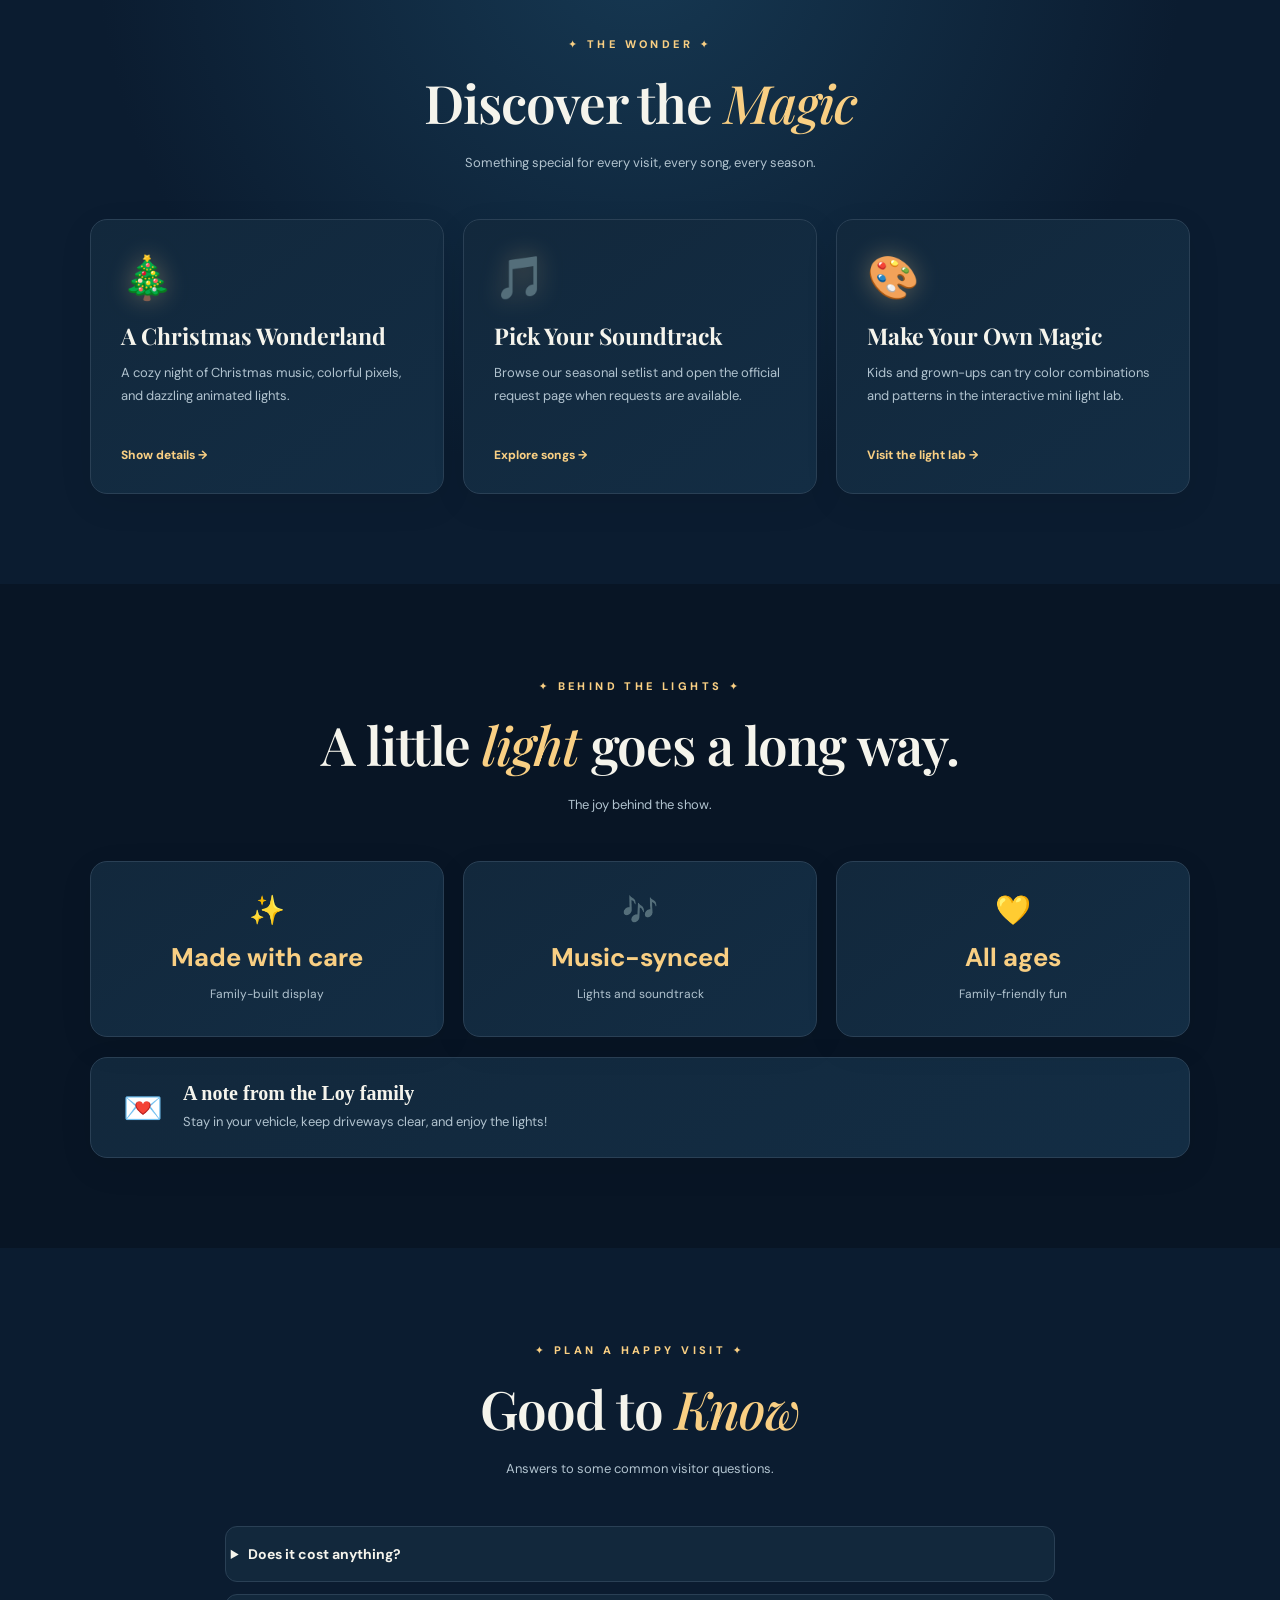
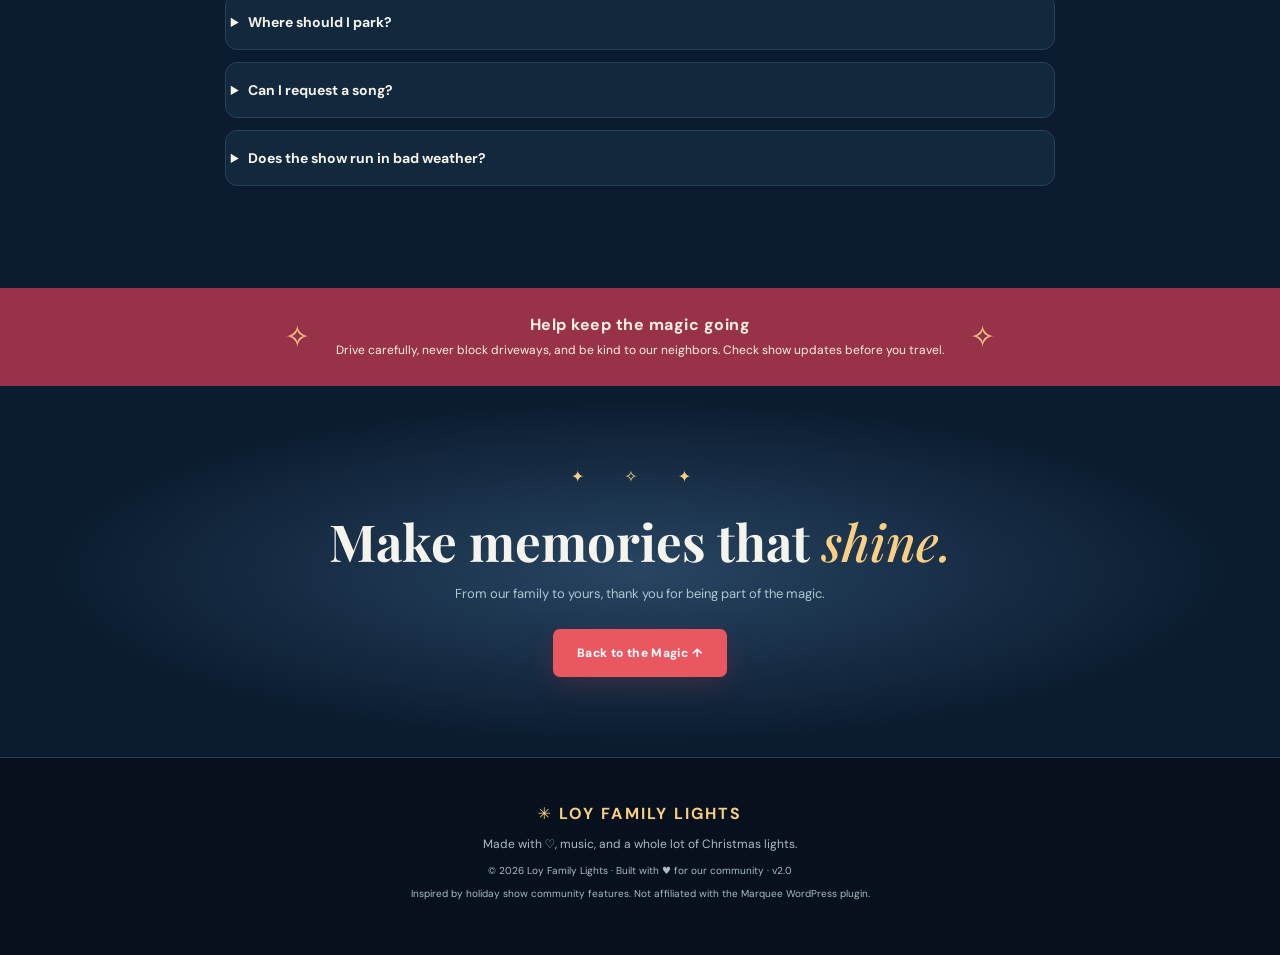
==== commit 1552574e: "Add files via upload" ====
--- a/index.html
+++ b/index.html
@@ -3,8 +3,11 @@
 <head>
   <meta charset="UTF-8" />
   <meta name="viewport" content="width=device-width, initial-scale=1" />
+  <meta property="og:image" content="assets/share-card.svg" />
   <meta name="theme-color" content="#081525" />
-  <meta name="description" content="Discover Loy Family Lights: a festive synchronized Christmas and Halloween light show with music, showtimes, and family fun." />
+  <meta name="color-scheme" content="dark" />
+  <meta property="og:url" content="https://loyfamilylights.github.io/loyfamilylights/" />
+  <meta name="description" content="Loy Family Lights in Ligonier, Indiana — Christmas and Halloween light show, visitor information, playlist and interactive lights." />
   <meta property="og:title" content="Loy Family Lights" />
   <meta property="og:description" content="Where music meets the magic of lights." />
   <meta property="og:type" content="website" />
@@ -15,8 +18,64 @@
 :root{--bg:#081525;--bg2:#0b1c30;--panel:#12283c;--panel2:#132d44;--border:#2a4055;--text:#f5f4ec;--muted:#b1c3cf;--gold:#f8c975;--red:#e95761;--mint:#7bd6b7;--blue:#b0d9f5;--radius:17px;scroll-behavior:smooth}*{box-sizing:border-box}body{margin:0;background:var(--bg);color:var(--text);font-family:'DM Sans',system-ui,sans-serif;overflow-x:hidden}body[data-season="halloween"]{--bg:#170f21;--bg2:#221426;--panel:#311f32;--panel2:#3b2939;--border:#63425b;--gold:#ffad61;--red:#ea795b;--mint:#b4cf7b;--blue:#dfb9e7}a{color:inherit;text-decoration:none}button,select{font:inherit}button{cursor:pointer}.skip{position:absolute;left:8px;top:-55px;background:white;color:#000;padding:10px;z-index:50}.skip:focus{top:8px}.sr-only{position:absolute;width:1px;height:1px;overflow:hidden;clip:rect(0,0,0,0)}.topbar{background:#ab3246;text-align:center;color:#fff5e9;letter-spacing:.19em;font-size:10px;font-weight:800;padding:10px}.sparkle{color:#ffdb90;margin:0 20px}.header{height:80px;max-width:1280px;margin:auto;display:flex;align-items:center;justify-content:space-between;padding:0 42px;position:relative;z-index:10}.brand{display:flex;gap:13px;align-items:center;font-size:16px;font-weight:800;line-height:1.1;letter-spacing:.1em}.brand b{color:var(--gold)}.brand small{display:block;font-size:8px;letter-spacing:.26em;color:var(--muted);margin-top:6px}.brand-icon{font-size:44px;color:var(--gold);text-shadow:0 0 20px #eabc6380}.nav{display:flex;align-items:center;gap:31px}.nav a{font-size:12px;font-weight:800;color:#e0e8ed;transition:color .2s}.nav a:hover,.nav a:focus-visible{color:var(--gold)}.theme-toggle{border:1px solid #81605d;border-radius:7px;padding:10px 13px;background:#382631;color:#fff1e2;font-size:11px;font-weight:800}.menu-toggle{display:none}.hero{position:relative;min-height:610px;text-align:center;isolation:isolate;background:radial-gradient(ellipse at 50% 30%,#173653 0%,transparent 55%),linear-gradient(180deg,var(--bg) 10%,#132b42 100%);overflow:hidden}.hero:before{content:"";position:absolute;inset:0;background-image:radial-gradient(circle at 6% 26%,#fff 1px,transparent 2px),radial-gradient(circle at 22% 46%,#ffce90 1px,transparent 2px),radial-gradient(circle at 85% 18%,#fff 1px,transparent 2px),radial-gradient(circle at 70% 41%,#fff 1px,transparent 2px);background-size:230px 180px;opacity:.5;z-index:-1}.garland{position:absolute;top:0;left:0;right:0;height:42px;display:flex;justify-content:space-around;align-items:flex-start;border-top:3px solid #243e42;border-radius:50%}.garland span{display:inline-block;color:#fb776a;font-size:22px;text-shadow:0 0 13px #fb776a,0 0 20px #fb776a;animation:glow 2.5s infinite alternate}.garland span:nth-child(3n){color:#ffe88c;text-shadow:0 0 13px #ffe88c}.garland span:nth-child(3n+1){color:#84d8b6;text-shadow:0 0 13px #84d8b6}.garland span:nth-child(even){animation-delay:1s}.snowfield{position:absolute;inset:80px 0 auto;color:#9fcae3;font-size:42px;letter-spacing:8vw;opacity:.3;pointer-events:none}.hero-inner{position:relative;z-index:2;padding:86px 16px 215px}.eyebrow,.kicker{font-size:11px;font-weight:800;color:var(--gold);letter-spacing:.31em}.line{display:inline-block;vertical-align:middle;width:35px;height:1px;background:var(--gold);margin:0 12px;opacity:.7}h1,h2,h3,p{margin-top:0}h1,h2,.cta h2{font-family:'Playfair Display',Georgia,serif}h1{font-size:clamp(49px,6.2vw,88px);line-height:1.14;letter-spacing:-.035em;margin:24px auto 20px;font-weight:600}h1 em,h2 em,.cta h2 em{color:var(--gold);font-weight:500}h1>span{color:#fff9eb}.hero-inner>p{max-width:630px;margin:0 auto;color:#c6d3df;line-height:1.85;font-size:14px}.hero-buttons{display:flex;justify-content:center;gap:14px;margin:29px 0 38px}.btn{display:inline-flex;align-items:center;justify-content:center;padding:16px 24px;border-radius:7px;font-size:12px;font-weight:800;letter-spacing:.03em;transition:transform .2s,background .2s}.btn:hover{transform:translateY(-2px)}.btn-primary{background:var(--red);color:white;box-shadow:0 8px 28px #d73d472b}.btn-outline{border:1px solid #60788a;color:#eff6f7;background:#112235ad}.hero-facts{display:flex;justify-content:center;gap:52px}.hero-facts>div{display:flex;gap:10px;align-items:center;text-align:left}.hero-facts strong{color:var(--gold);font-size:25px}.hero-facts span{font-size:10px;font-weight:800;letter-spacing:.08em;line-height:1.65;color:#d6e6ed}.house-wrap{position:absolute;bottom:-3px;left:50%;transform:translateX(-50%);width:min(810px,95%);opacity:.95}.house{display:block;width:100%;height:auto;filter:drop-shadow(0 0 22px #ffca6333)}.roof-lights circle:nth-child(4n){fill:#ff6576}.roof-lights circle:nth-child(4n+1){fill:#fce08c}.roof-lights circle:nth-child(4n+2){fill:#68e4ba}.roof-lights circle:nth-child(4n+3){fill:#8dc9ff}.roof-lights circle{filter:drop-shadow(0 0 4px currentColor);animation:glow 1.6s infinite alternate}.roof-lights circle:nth-child(3n){animation-delay:.6s}@keyframes glow{from{opacity:.55}to{opacity:1}}.announcement{background:#aa3446;text-align:center;padding:18px 18px;color:#fff4ea;display:flex;align-items:center;justify-content:center;gap:24px;font-size:12px;font-weight:700}.announcement p{margin:0;max-width:850px}.announcement-star{color:#ffdda0;font-size:22px}.section{padding:90px 28px;scroll-margin-top:20px}.show-section,.kids-section{background:var(--bg2)}.music-section,.visit-section{background:var(--bg)}.section-heading{text-align:center;margin:0 auto 45px;max-width:650px}.section-heading h2{font-size:clamp(35px,4.5vw,53px);font-weight:600;letter-spacing:-.02em;margin:14px 0}.section-heading>p{color:var(--muted);font-size:13px;line-height:1.8}.stat-grid,.visit-grid{max-width:1100px;margin:auto;display:grid;grid-template-columns:repeat(3,1fr);gap:19px}.glass-card{background:linear-gradient(145deg,var(--panel),var(--panel2));border:1px solid var(--border);border-radius:var(--radius);box-shadow:0 10px 35px #00000013}.stat-grid .glass-card{min-height:242px;padding:27px}.card-heading{font-size:10px;letter-spacing:.15em;font-weight:800;color:#e8f1f5;display:flex;justify-content:space-between;align-items:center;margin-bottom:24px}.icon-round{border:1px solid #445b72;border-radius:50%;width:32px;height:32px;display:grid;place-items:center;color:var(--gold);font-size:16px}.status-pill{display:inline-block;background:#2b503e;color:#b6ebbf;border:1px solid #44785b;border-radius:100px;padding:6px 12px;font-weight:800;font-size:11px}.status-pill[data-status="cancelled"]{background:#5e333d;border-color:#bb6068;color:#ffd5d9}.status-pill[data-status="live"]{background:#25634b;border-color:#5fdca8;color:#e7ffed}.stat-grid h3{margin:16px 0 8px;font-size:18px}.stat-grid p,.stat-grid small,.visit-card p{color:var(--muted);font-size:12px;line-height:1.75}.stat-grid small{font-size:10px}.big-stat{font-family:'Playfair Display',Georgia,serif;font-size:clamp(25px,3vw,38px);font-weight:700;color:var(--gold);white-space:normal}.count-number{font-family:'Playfair Display',Georgia,serif;font-size:62px;line-height:1;color:var(--gold)}.count-caption{font-size:10px;font-weight:800;letter-spacing:.14em;color:#e1eadc;margin:10px 0 20px}.schedule-banner{max-width:1100px;margin:23px auto 0;padding:27px 37px;border-radius:var(--radius);background:#243b4d;border:1px solid #395568;display:flex;align-items:center;gap:25px}.schedule-illustration{width:68px;height:68px;border:2px solid #d9b972;border-radius:50%;display:grid;place-items:center;font-size:37px;color:var(--gold);flex-shrink:0}.schedule-banner h3{font-family:'Playfair Display',Georgia,serif;font-size:26px;margin:9px 0 4px}.schedule-banner p{color:#c1d3da;font-size:12px;margin:0}.schedule-times{margin-left:auto;display:flex;gap:25px}.schedule-times>div{min-width:120px}.schedule-times b{display:block;font-size:11px;color:var(--gold);margin-bottom:7px}.schedule-times span{font-size:12px;font-weight:700}.music-layout{max-width:1100px;display:grid;grid-template-columns:.88fr 1.12fr;gap:21px;margin:auto}.now-card{padding:35px 27px;text-align:center}.vinyl{width:159px;height:159px;border-radius:50%;background:repeating-radial-gradient(circle,#10141e 0px,#10141e 3px,#29323d 4px,#151922 6px);border:7px solid #1a2836;margin:2px auto 27px;display:grid;place-items:center;box-shadow:0 0 30px #f6ba6322}.vinyl-inner{width:70px;height:70px;border-radius:50%;background:var(--red);display:grid;place-items:center;font-size:36px;border:7px solid #efbd8c;color:#fff}.now-card h3{font-family:'Playfair Display',Georgia,serif;font-size:27px;margin:12px 0 5px}.now-card>p{color:var(--muted);font-size:12px}.demo-tag{display:inline-block;border-radius:5px;background:#263f53;color:#c0d2da;font-size:10px;padding:7px 10px;margin:10px auto 18px}.now-card .up-next{min-height:15px}.btn-wide{width:min(100%,300px)}.playlist-card{padding:28px}.playlist-list{display:flex;flex-direction:column}.song-row{display:flex;align-items:center;gap:16px;padding:14px 1px;border-bottom:1px solid var(--border)}.song-row:last-child{border-bottom:none}.song-icon{width:48px;height:48px;background:#30475c;border-radius:8px;display:grid;place-items:center;font-size:24px;flex-shrink:0}.song-row h4{font-size:13px;margin:0 0 5px}.song-row p{font-size:11px;color:var(--muted);margin:0}.song-mood{margin-left:auto;font-size:10px;color:#e5c895;border:1px solid #53616b;border-radius:100px;padding:6px 9px;white-space:nowrap}.playlist-note{color:var(--muted);font-size:10px;line-height:1.6;padding-top:16px}.kids-grid{max-width:1100px;display:grid;grid-template-columns:1.15fr .85fr;gap:20px;margin:auto}.lab{padding:26px}.lab-top{display:flex;justify-content:space-between;gap:14px}.lab-label{color:var(--gold);font-size:10px;letter-spacing:.18em;font-weight:800}.lab h3{font-family:'Playfair Display',Georgia,serif;font-size:25px;margin:12px 0}.lab p{color:var(--muted);font-size:12px;line-height:1.8}.lab-emoji{font-size:39px}.mini-scene{background:radial-gradient(ellipse at 50% 100%,#365676 0%,#10243b 65%);border-radius:12px;min-height:190px;display:flex;flex-direction:column;align-items:center;justify-content:flex-end;overflow:hidden;position:relative;padding-top:12px}.mini-roof{font-size:85px;color:#a7bcd2;line-height:.85;transform:scaleX(3.8) translateY(7px);text-shadow:0 2px 5px #000}.mini-bulbs{display:flex;gap:9px;align-items:center;justify-content:center;z-index:2;transform:translateY(-5px)}.bulb{display:inline-block;width:11px;height:11px;border-radius:50%;background:var(--light,#ff5c72);box-shadow:0 0 10px 4px var(--light,#ff5c72)}.mini-bulbs[data-pattern="twinkle"] .bulb{animation:twinkle 1s infinite alternate}.mini-bulbs[data-pattern="chase"] .bulb{animation:twinkle .6s infinite alternate}.mini-bulbs[data-pattern="chase"] .bulb:nth-child(4n){animation-delay:.1s}.mini-bulbs[data-pattern="chase"] .bulb:nth-child(4n+1){animation-delay:.25s}.mini-bulbs[data-pattern="chase"] .bulb:nth-child(4n+2){animation-delay:.4s}.mini-bulbs[data-pattern="chase"] .bulb:nth-child(4n+3){animation-delay:.55s}.mini-bulbs[data-pattern="twinkle"] .bulb:nth-child(even){animation-delay:.55s}@keyframes twinkle{from{opacity:.2;box-shadow:0 0 2px var(--light)}to{opacity:1;box-shadow:0 0 13px 5px var(--light)}}.mini-house{width:240px;height:83px;border:3px solid #6b819d;border-bottom:0;background:#243950;display:flex;justify-content:space-around;align-items:end}.mini-window{width:42px;height:46px;background:#ffe5a0;border:4px solid #b09c6e;margin-bottom:15px}.mini-door{height:68px;width:43px;background:#8d4048;border:3px solid #bf7172}.lab-controls{margin-top:23px}.lab-controls>span{font-size:11px;font-weight:800}.swatches{display:flex;gap:10px;margin:12px 0}.swatch{background:var(--swatch);border:2px solid transparent;width:30px;height:30px;border-radius:50%}.swatch.active{outline:2px solid #fff;outline-offset:3px}.rainbow-swatch{background:conic-gradient(#ff5c72,#ffd66a,#4edcb4,#83caff,#ff5c72)}.pattern-row{display:flex;gap:8px;flex-wrap:wrap;margin-top:18px}.small-btn{border:1px solid #55708b;color:#e8f4fa;background:#243e55;border-radius:6px;padding:9px 12px;font-size:11px;font-weight:800}.small-btn.selected{background:#b34c55;border-color:#df8085}.kid-side{display:flex;flex-direction:column;gap:17px}.kid-tile{display:flex;align-items:flex-start;gap:17px;padding:22px}.tile-icon{width:52px;height:52px;border-radius:12px;display:grid;place-items:center;background:#31445c;font-size:28px;flex-shrink:0}.kid-tile h3{font-size:17px;margin-bottom:8px}.kid-tile p{font-size:11px;color:var(--muted);line-height:1.7;margin-bottom:9px}.kid-tile strong{color:var(--gold);font-size:12px}.kid-tile select{display:block;max-width:100%;width:100%;padding:9px;border-radius:5px;border:1px solid #62788c;background:#182c41;color:white;margin:8px 0}.kid-tile small{display:block;margin-top:6px;color:var(--mint)}.visit-card{padding:28px;min-height:220px}.visit-icon{font-size:30px;color:var(--gold);margin-bottom:16px}.visit-card h3{font-size:18px;margin-bottom:8px}.text-link{color:var(--gold);font-size:12px;font-weight:800}.social-links{display:flex;flex-wrap:wrap;gap:9px;margin-top:10px}.social-links a{border:1px solid var(--border);padding:6px 10px;border-radius:5px;font-size:11px;color:var(--gold)}.cta{text-align:center;padding:80px 20px;background:radial-gradient(ellipse at center,#284562 0%,var(--bg2) 65%)}.cta>span{color:var(--gold);letter-spacing:18px}.cta h2{font-size:clamp(32px,4.5vw,51px);margin:20px 0 10px}.cta p{color:var(--muted);font-size:13px;margin-bottom:27px}footer{text-align:center;padding:45px 20px;background:#06111d;border-top:1px solid #284056}footer .footer-brand{font-weight:800;letter-spacing:.13em;color:var(--gold);margin-bottom:12px}footer p{color:#a8bcca;font-size:12px}footer .footer-small{font-size:10px}body[data-season="halloween"] .topbar,body[data-season="halloween"] .announcement{background:#873c35}body[data-season="halloween"] .mini-scene{background:radial-gradient(ellipse at 50% 100%,#60436d 0%,#21142c 70%)}body[data-season="halloween"] .schedule-banner{background:#382a40}@media(max-width:850px){.header{padding:0 22px}.nav{gap:15px}.nav a{font-size:11px}.stat-grid{gap:11px}.stat-grid .glass-card{padding:18px}.big-stat{font-size:26px}.schedule-times{gap:10px}.schedule-banner{padding:22px}.music-layout,.kids-grid{grid-template-columns:1fr}}@media(max-width:660px){.topbar{font-size:8px;letter-spacing:.12em}.sparkle{margin:0 5px}.header{height:70px}.brand{font-size:13px}.brand-icon{font-size:36px}.menu-toggle{display:block;background:transparent;color:white;border:1px solid var(--border);border-radius:7px;padding:9px}.nav{display:none;position:absolute;top:68px;left:12px;right:12px;background:var(--panel);border:1px solid var(--border);border-radius:12px;padding:20px;flex-direction:column;align-items:stretch;box-shadow:0 12px 28px #0008}.nav.open{display:flex}.nav a{font-size:13px;padding:9px}.hero{min-height:570px}.hero-inner{padding-top:85px;padding-bottom:150px}.hero-inner>p{font-size:12px}.hero-buttons{flex-direction:column;max-width:260px;margin:24px auto}.hero-facts{gap:12px}.hero-facts strong{font-size:18px}.hero-facts span{font-size:8px}.house-wrap{width:110%;}.section{padding:65px 16px}.stat-grid,.visit-grid{grid-template-columns:1fr}.stat-grid .glass-card{min-height:0;padding:24px}.schedule-banner{flex-wrap:wrap;gap:12px}.schedule-illustration{width:50px;height:50px;font-size:28px}.schedule-times{width:100%;margin:10px 0 0;justify-content:space-between}.schedule-times>div{min-width:0}.song-mood{display:none}.kid-tile{padding:17px}.announcement-star{display:none}.snowfield{font-size:25px}}
 @media(prefers-reduced-motion:reduce){*,*::before,*::after{scroll-behavior:auto!important;animation:none!important;transition:none!important}}
 
+
+/* v2.0 extensions — bundled into index.html so GitHub Pages needs no build step */
+:root{--gold:#f9cf83}
+.header{max-width:1280px}.nav{gap:22px}.nav a{white-space:nowrap}
+.hero{background:radial-gradient(ellipse at 50% 26%,#214260 0%,transparent 57%),linear-gradient(180deg,var(--bg) 10%,#112c44 100%)}
+.hero:after{content:"";pointer-events:none;position:absolute;inset:0;background:repeating-linear-gradient(90deg,transparent 0 110px,#ffffff06 111px 112px);opacity:.3;z-index:-1}
+.center-section{background:linear-gradient(180deg,#0b2034,var(--bg));border-top:1px solid #2a405566;border-bottom:1px solid #2a405566}
+.center-grid{display:grid;grid-template-columns:1.35fr .8fr;gap:20px;max-width:1100px;margin:0 auto}
+.center-main{padding:36px;min-height:360px;position:relative;overflow:hidden;background:radial-gradient(circle at 96% 0,#29517b 0,transparent 45%),linear-gradient(145deg,var(--panel),var(--panel2))}
+.center-main:before{content:"♫";position:absolute;right:30px;bottom:-36px;opacity:.08;font-size:240px;font-family:Georgia,serif;pointer-events:none}
+.center-state{display:inline-flex;align-items:center;padding:7px 12px;border:1px solid #6f6874;border-radius:99px;background:#283747;color:#fbd18a;font-size:10px;letter-spacing:.15em;font-weight:800}
+.center-state[data-live="true"]{color:#a9f2ce;border-color:#4ba37c;background:#214935}
+.center-main h3{font-family:'Playfair Display',Georgia,serif;font-size:clamp(28px,3.5vw,41px);margin:19px 0 10px;max-width:600px;overflow-wrap:anywhere}
+.center-main p{font-size:13px;line-height:1.8;color:var(--muted);max-width:550px}
+.center-track{display:flex;flex-wrap:wrap;align-items:center;gap:15px;padding:16px 0;margin-top:22px;border-top:1px solid var(--border);border-bottom:1px solid var(--border);position:relative}
+.center-track span{font-size:10px;font-weight:800;letter-spacing:.15em;color:var(--gold)}.center-track strong{font-size:13px;overflow-wrap:anywhere}
+.center-meta{display:flex;flex-wrap:wrap;justify-content:space-between;gap:15px;align-items:center;margin-top:18px;position:relative;color:var(--muted);font-size:11px}
+.on-air-dot{display:inline-block;width:11px;height:11px;border-radius:50%;background:#7c8395;box-shadow:0 0 0 5px #b1bac317}
+.on-air-dot[data-live="true"]{background:#6fe2a8;box-shadow:0 0 0 5px #6fe2a825,0 0 18px #7bffb266;animation:glow 2s infinite alternate}
+.center-side{display:grid;grid-template-rows:auto auto;gap:20px}.center-tile{padding:27px;display:flex;flex-direction:column;align-items:flex-start;justify-content:center}
+.tiny-kicker{font-size:10px;letter-spacing:.17em;color:var(--gold);font-weight:800}.center-value{font-family:'Playfair Display',Georgia,serif;font-size:clamp(28px,3vw,37px);line-height:1.3;color:#ffe0a0;margin:13px 0}
+.center-tile h3{font-family:'Playfair Display',Georgia,serif;font-size:24px;margin:13px 0 5px}.center-tile p{font-size:12px;line-height:1.65;color:var(--muted);margin:0 0 12px}
+.center-request{padding:12px 17px;margin-top:6px}
+a[aria-disabled="true"]{opacity:.65;cursor:not-allowed}
+.weather-message{max-width:1100px;margin:20px auto 0;padding:17px 20px;border:1px solid #b68b4c;border-radius:10px;background:#40372d;color:#ffe5af;font-size:13px}
+.visitor-notice{display:flex;align-items:center;justify-content:center;gap:26px;text-align:center;padding:26px;background:#983248;color:#fff1e3}.visitor-notice>span{font-size:30px;color:#fbd18a}.visitor-notice strong{letter-spacing:.03em}.visitor-notice p{margin:6px 0 0;font-size:12px;line-height:1.6}
+body[data-season="halloween"] .center-section{background:linear-gradient(180deg,#29172d,var(--bg))}body[data-season="halloween"] .hero{background:radial-gradient(ellipse at 50% 30%,#493151 0%,transparent 60%),linear-gradient(180deg,var(--bg),#2e1d32)}body[data-season="halloween"] .visitor-notice{background:#713b38}
+@media(max-width:920px){.center-grid{grid-template-columns:1fr}.center-side{grid-template-columns:1fr 1fr;grid-template-rows:auto}.nav{gap:12px}.nav a{font-size:10px}}
+@media(max-width:660px){.center-side{grid-template-columns:1fr}.center-main{padding:24px;min-height:0}.center-tile{padding:22px}.center-main h3{font-size:29px}.visitor-notice{padding:22px 15px}.visitor-notice>span{display:none}}
+
+
+/* Loy Family Lights v3.0: polished seasonal additions, self-contained for GitHub Pages. */
+.v3-experience{background:radial-gradient(ellipse at 50% 0,#163852 0%,var(--bg2) 60%)}
+.v3-feature-grid,.v3-fact-grid{display:grid;grid-template-columns:repeat(3,minmax(0,1fr));gap:19px;max-width:1100px;margin:36px auto 0}
+.v3-feature{padding:30px;min-height:275px;display:flex;flex-direction:column;align-items:flex-start}
+.v3-feature-icon{font-size:42px;margin-bottom:15px;filter:drop-shadow(0 0 12px #ffd58c55)}
+.v3-feature h3{font-family:'Playfair Display',Georgia,serif;font-size:23px;margin-bottom:10px}
+.v3-feature p{font-size:13px;line-height:1.8;color:var(--muted);flex:1}
+.v3-behind{background:var(--bg)}.v3-fact{padding:29px 16px;text-align:center;min-height:176px}
+.v3-fact .symbol{font-size:29px;display:block;margin-bottom:12px}.v3-fact strong{display:block;color:var(--gold);font-size:clamp(17px,2vw,26px);line-height:1.35;margin:0 0 6px}.v3-fact span:last-child{font-size:12px;color:var(--muted)}
+.v3-message{max-width:1100px;margin:20px auto 0;padding:24px 32px;display:flex;align-items:center;gap:20px}
+.v3-message>span{font-size:32px}.v3-message h3{margin:0 0 6px;font-family:Georgia,serif;font-size:20px}.v3-message p{margin:0;color:var(--muted);font-size:13px;line-height:1.7}
+.v3-faq{background:var(--bg2)}.v3-faq-list{max-width:830px;margin:32px auto 0}
+.v3-faq-list details{background:var(--panel);border:1px solid var(--border);border-radius:12px;margin:12px 0;padding:18px 22px}
+.v3-faq-list summary{font-weight:700;font-size:14px;cursor:pointer;list-style-position:outside;color:var(--text)}
+.v3-faq-list details p{color:var(--muted);font-size:13px;line-height:1.75;padding:13px 0 0;margin:0}
+.v3-snow{position:fixed;inset:0;pointer-events:none;z-index:20;overflow:hidden}
+.v3-flake{position:absolute;top:-24px;color:#dcefff;opacity:.55;font-size:var(--sz);left:var(--x);animation:v3fall var(--dur) linear infinite;animation-delay:var(--delay)}
+@keyframes v3fall{from{transform:translate3d(0,-30px,0)}to{transform:translate3d(var(--drift),110vh,0)}}
+body[data-season="halloween"] .v3-experience{background:radial-gradient(ellipse at 50% 0,#452649 0%,var(--bg2) 65%)}
+body[data-season="halloween"] .v3-flake{color:#ffa767}
+.v3-snow-button{font-size:11px;white-space:nowrap}
+@media(max-width:900px){.v3-feature-grid,.v3-fact-grid{grid-template-columns:1fr 1fr}.v3-feature-grid .v3-feature:last-child{grid-column:1/-1}}
+@media(max-width:660px){.v3-feature-grid,.v3-fact-grid{grid-template-columns:1fr}.v3-feature-grid .v3-feature:last-child{grid-column:auto}.v3-feature{min-height:auto}.v3-snow-button{width:100%;text-align:center}.v3-message{padding:22px}}
+@media(prefers-reduced-motion:reduce){.v3-flake{animation:none;display:none}}
+
 </style>
-  <title>Loy Family Lights | Magical Holiday Light Show</title>
+  <title>Loy Family Lights | Christmas & Halloween Light Shows</title>
   <script>
 /* Built-in defaults. Edit config.js to override these. */
 /** Edit this file to personalize your GitHub Pages website. */
@@ -56,22 +115,40 @@
   // Optional: provide your own same-origin/public JSON snapshot, e.g. 'data/show-status.json'.
   // Expected shape: { "status":"live", "nowPlaying":"Song title", "upNext":"Song title", "updatedAt":"2026-12-01T18:00:00-05:00" }
   statusJsonUrl: '',
-  statusRefreshSeconds: 60
+  statusRefreshSeconds: 60,
+  statusMaxAgeMinutes: 5, // A stale snapshot will never be shown as live
+  weatherNotice: '', // Optional short weather / road update
+  requestInstructions: 'Song requests open when our Remote Falcon page is configured.',
+  // v3.0 additions — these values are examples, not measured facts.
+  enableSnow: true,
+  visitorMessage: 'Stay in your vehicle, keep driveways clear, and enjoy the lights!',
+  facts: [
+    { icon: '✨', number: 'Made with care', label: 'Family-built display' },
+    { icon: '🎶', number: 'Music-synced', label: 'Lights and soundtrack' },
+    { icon: '💛', number: 'All ages', label: 'Family-friendly fun' }
+  ],
+  faq: [
+    { q: 'Does it cost anything?', a: 'Visit information and any donation links will be posted here when available.' },
+    { q: 'Where should I park?', a: 'Please follow on-site signs, stay in your vehicle, and never block a driveway.' },
+    { q: 'Can I request a song?', a: 'Song requests will open through the official Remote Falcon link once enabled.' },
+    { q: 'Does the show run in bad weather?', a: 'Check the show status and announcements before traveling.' }
+  ],
+  showVideoUrl: '' // Optional public YouTube highlight or live stream URL
 };
-
 </script>
 <script src="config.js"></script>
   
 </head>
 <body data-season="christmas">
+<div id="v3Snow" class="v3-snow" aria-hidden="true"></div>
   <a class="skip" href="#main">Skip to content</a>
-  <div class="topbar"><span class="sparkle">✦</span> A holiday tradition made of light & music <span class="sparkle">✦</span></div>
+  <div class="topbar"><span class="sparkle">✦</span> LIGONIER, INDIANA · LIGHTS, MUSIC & FAMILY MAGIC <span class="sparkle">✦</span></div>
   <header class="header">
     <a class="brand" href="#home" aria-label="Loy Family Lights Home"><span class="brand-icon">✳</span><span>LOY FAMILY <b>LIGHTS</b><small>THE MUSICAL LIGHT SHOW</small></span></a>
     <button class="menu-toggle" type="button" aria-expanded="false" aria-controls="siteNav">☰ <span class="sr-only">Toggle menu</span></button>
     <nav id="siteNav" class="nav" aria-label="Main navigation">
-      <a href="#show">The Show</a><a href="#music">Song List</a><a href="#kids">Kids' Corner</a><a href="#visit">Plan Your Visit</a>
-      <button class="theme-toggle" id="themeToggle" type="button" aria-label="Switch to Halloween theme">🎃 Halloween</button>
+      <a href="#show">The Show</a><a href="#show-center">Show Center</a><a href="#music">Song List</a><a href="#kids">Kids' Corner</a><a href="#visit">Visit</a>
+      <button class="theme-toggle" id="themeToggle" type="button" aria-label="Switch to Halloween theme">🎃 Halloween</button> <button id="snowToggle" class="theme-toggle v3-snow-button" type="button" aria-pressed="true" title="Toggle decorative snow">❄ Snow</button>
     </nav>
   </header>
   <main id="main">
@@ -81,7 +158,7 @@
       <div class="hero-inner"><div class="eyebrow"><span class="line"></span> WELCOME TO THE MAGIC <span class="line"></span></div>
         <h1>Light up the <em>Night.</em><br /><span>Feel the Magic.</span></h1>
         <p id="heroTagline">Experience a spectacular celebration of synchronized lights, music, and holiday wonder, all from the comfort of your car.</p>
-        <div class="hero-buttons"><a class="btn btn-primary" href="#show">✦ &nbsp; Explore the Show</a><a class="btn btn-outline" href="#visit">⌖ &nbsp; Plan Your Visit</a></div>
+        <div class="hero-buttons"><a class="btn btn-primary" href="#show-center">✦ &nbsp; Tonight's Show</a><a class="btn btn-outline" href="#visit">⌖ &nbsp; Plan Your Visit</a></div>
         <div class="hero-facts"><div><strong>♫</strong><span>LIGHTS SYNCED<br />TO MUSIC</span></div><div><strong>★</strong><span>FUN FOR THE<br />WHOLE FAMILY</span></div><div><strong>♡</strong><span>MADE WITH<br />HOLIDAY SPIRIT</span></div></div>
       </div>
       <div class="house-wrap" aria-hidden="true"><svg class="house" viewBox="0 0 780 260" xmlns="http://www.w3.org/2000/svg"><defs><linearGradient id="roofG" x2="0" y2="1"><stop stop-color="#273953"/><stop offset="1" stop-color="#0b1728"/></linearGradient></defs><path d="M90 118 260 14 415 110 490 62 667 147 667 239 90 239Z" fill="url(#roofG)" stroke="#39526e" stroke-width="4"/><path d="M62 127 260 3 419 116 495 53 701 164" fill="none" stroke="#8db1ce" stroke-width="9" stroke-linecap="round"/><path d="M110 149h284v92H110zM452 164h195v77H452z" fill="#112943"/><g fill="#ffd36e" stroke="#9b7834" stroke-width="5"><rect x="142" y="168" width="65" height="51" rx="2"/><rect x="242" y="168" width="65" height="51" rx="2"/><rect x="491" y="184" width="58" height="41" rx="2"/><rect x="575" y="184" width="46" height="41" rx="2"/></g><rect x="340" y="166" width="46" height="75" rx="3" fill="#643f40" stroke="#ca8481" stroke-width="4"/><circle cx="363" cy="194" r="15" fill="none" stroke="#55d9a6" stroke-width="7"/><g class="roof-lights"><circle cx="83" cy="117" r="5"/><circle cx="112" cy="99" r="5"/><circle cx="140" cy="81" r="5"/><circle cx="169" cy="63" r="5"/><circle cx="198" cy="44" r="5"/><circle cx="227" cy="26" r="5"/><circle cx="258" cy="9" r="5"/><circle cx="289" cy="28" r="5"/><circle cx="318" cy="48" r="5"/><circle cx="348" cy="67" r="5"/><circle cx="378" cy="86" r="5"/><circle cx="408" cy="108" r="5"/><circle cx="494" cy="60" r="5"/><circle cx="526" cy="78" r="5"/><circle cx="558" cy="97" r="5"/><circle cx="591" cy="116" r="5"/><circle cx="624" cy="137" r="5"/><circle cx="658" cy="151" r="5"/></g><path d="M32 243h708" stroke="#5a7791" stroke-width="5"/></svg></div>
@@ -93,9 +170,24 @@
         <article class="glass-card"><div class="card-heading">COUNTDOWN <span class="icon-round">✧</span></div><div class="count-number" id="countDays">--</div><div class="count-caption" id="countLabel">DAYS TO CHRISTMAS</div><p>A little closer to the magic every day.</p></article></div>
       <div class="schedule-banner"><div class="schedule-illustration">✦</div><div><div class="kicker">WHEN TO SEE THE MAGIC</div><h3>Show Schedule</h3><p id="scheduleDates">Check back for season dates.</p></div><div class="schedule-times" id="scheduleTimes"></div></div>
     </section>
+    <section class="section center-section" id="show-center" aria-labelledby="centerTitle">
+      <div class="section-heading"><div class="kicker">✦ THE SHOW CENTER ✦</div><h2 id="centerTitle">The Magic, <em>Right Now</em></h2><p>Show information, music updates, and visitor requests in one place.</p></div>
+      <div class="center-grid">
+        <article class="glass-card center-main"><div class="card-heading">ON THE AIR <span class="on-air-dot" id="onAirDot" aria-hidden="true"></span></div>
+          <div class="center-state" id="centerState">SHOW PREVIEW</div>
+          <h3 id="centerSong">The show playlist</h3><p id="centerSongDescription">Live song information appears here when a public show-status feed is connected.</p>
+          <div class="center-track"><span>UP NEXT</span><strong id="centerNext">Not available yet</strong></div>
+          <div class="center-meta"><span id="centerFeedState">No live feed connected</span><button class="small-btn" id="refreshStatus" type="button">↻ Refresh status</button></div>
+        </article>
+        <div class="center-side">
+          <article class="glass-card center-tile"><div class="tiny-kicker">♫ TUNE IN</div><div class="center-value" id="centerStation">Tune in on-site</div><p>Watch the lights and listen from your car radio.</p></article>
+          <article class="glass-card center-tile"><div class="tiny-kicker">♡ PICK THE NEXT SONG</div><h3>Make it your show</h3><p id="requestInstructions">Requests become available when our visitor request page is connected.</p><a class="btn btn-primary center-request" id="centerRequestBtn" href="#music" aria-disabled="true">Requests Coming Soon</a></article>
+        </div>
+      </div><div id="weatherMessage" class="weather-message" hidden role="status"></div>
+    </section>
     <section class="section music-section" id="music"><div class="section-heading"><div class="kicker">♫ THE SOUNDTRACK ♫</div><h2>Music That <em>Moves</em> You</h2><p>Our favorite holiday melodies, brought to life with thousands of twinkling lights.</p></div>
-      <div class="music-layout"><div class="glass-card now-card"><div class="vinyl"><div class="vinyl-inner">♫</div></div><div class="kicker">✦ FEATURED SONG</div><h3 id="featuredTitle">The Bells of Christmas Thunder</h3><p id="featuredArtist">Loy Family Lights Original</p><div class="demo-tag" id="nowNotice">Featured playlist preview — not live playback</div><p class="up-next" id="upNext"></p><a id="requestBtn" class="btn btn-primary btn-wide" href="#music">♡ &nbsp; Song Requests</a></div>
-        <div class="glass-card playlist-card"><div class="card-heading">OUR SHOW PLAYLIST <span>♫</span></div><div id="playlistList" class="playlist-list"></div><p class="playlist-note">Songs displayed are a customizable preview. Current playback requires a live show integration.</p></div></div>
+      <div class="music-layout"><div class="glass-card now-card"><div class="vinyl"><div class="vinyl-inner">♫</div></div><div class="kicker" id="featuredLabel">✦ FEATURED SONG ✦</div><h3 id="featuredTitle">The Bells of Christmas Thunder</h3><p id="featuredArtist">Loy Family Lights Original</p><div class="demo-tag" id="nowNotice">Featured playlist preview — not live playback</div><p class="up-next" id="upNext"></p><a id="requestBtn" class="btn btn-primary btn-wide" href="#music">♡ &nbsp; Song Requests</a></div>
+        <div class="glass-card playlist-card"><div class="card-heading">OUR SHOW PLAYLIST <span>♫</span></div><div id="playlistList" class="playlist-list"></div><p class="playlist-note">This is a featured playlist, not a promise of which song is currently playing. When connected, the Show Center displays live feed data.</p></div></div>
     </section>
     <section class="section kids-section" id="kids"><div class="section-heading"><div class="kicker">★ LITTLE LIGHT DESIGNERS ★</div><h2>Kids' <em>Corner</em></h2><p>Create some holiday magic of your very own!</p></div>
       <div class="kids-grid"><article class="glass-card lab"><div class="lab-top"><div><div class="lab-label">✦ INTERACTIVE LIGHT LAB</div><h3>Design Your Own Light Show!</h3><p>Choose a color and pattern, then watch your mini light show sparkle.</p></div><span class="lab-emoji">🎨</span></div><div class="mini-scene"><div class="mini-roof">⌂</div><div class="mini-bulbs" id="miniBulbs" aria-label="Interactive holiday lights"></div><div class="mini-house"><span class="mini-window"></span><span class="mini-door"></span><span class="mini-window"></span></div></div><div class="lab-controls"><span>Light color</span><div class="swatches"><button class="swatch active" style="--swatch:#ff5c72" data-color="pink" aria-label="Pink lights" aria-pressed="true"></button><button class="swatch" style="--swatch:#ffd66a" data-color="gold" aria-label="Gold lights" aria-pressed="false"></button><button class="swatch" style="--swatch:#4edcb4" data-color="green" aria-label="Green lights" aria-pressed="false"></button><button class="swatch" style="--swatch:#83caff" data-color="blue" aria-label="Blue lights" aria-pressed="false"></button><button class="swatch rainbow-swatch" data-color="rainbow" aria-label="Rainbow lights" aria-pressed="false"></button></div><div class="pattern-row"><button class="small-btn selected" data-pattern="twinkle">✦ Twinkle</button><button class="small-btn" data-pattern="chase">➜ Chase</button><button class="small-btn" data-pattern="steady">● Steady</button></div></div></article>
@@ -103,14 +195,34 @@
     </section>
     <section class="section visit-section" id="visit"><div class="section-heading"><div class="kicker">⌖ COME SEE US ⌖</div><h2>Plan Your <em>Visit</em></h2><p>Pack up the family, grab a warm drink, and join us for a night of wonder.</p></div><div class="visit-grid"><article class="glass-card visit-card"><div class="visit-icon">⌖</div><h3>Find the Lights</h3><p id="locationText">Ligonier, Indiana</p><a class="text-link" id="directionsLink" href="#visit" hidden target="_blank" rel="noopener noreferrer">Get Directions ↗</a><p id="addressNotice" class="muted">Viewing address to be announced.</p></article><article class="glass-card visit-card"><div class="visit-icon">🚗</div><h3>Good Neighbor Guide</h3><p>Stay in your vehicle, keep driveways clear, turn off headlights while parked if safe, and keep the neighborhood beautiful.</p></article><article class="glass-card visit-card"><div class="visit-icon">♡</div><h3>Share the Magic</h3><p>Bring friends and family! Tag your photos and help spread some holiday cheer.</p><div id="socialLinks" class="social-links"></div></article></div>
     </section>
+    
+<section id="experience" class="section v3-experience" aria-labelledby="experienceTitle">
+  <div class="section-heading"><span class="kicker">✦ THE WONDER ✦</span><h2 id="experienceTitle">Discover the <em>Magic</em></h2><p>Something special for every visit, every song, every season.</p></div>
+  <div class="v3-feature-grid">
+    <article class="glass-card v3-feature"><div class="v3-feature-icon" id="v3SeasonIcon">🎄</div><h3 id="v3SeasonHeading">A Christmas Wonderland</h3><p id="v3SeasonText">A cozy night of Christmas music, colorful pixels, and dazzling animated lights.</p><a href="#show" class="text-link">Show details →</a></article>
+    <article class="glass-card v3-feature"><div class="v3-feature-icon">🎵</div><h3>Pick Your Soundtrack</h3><p>Browse our seasonal setlist and open the official request page when requests are available.</p><a href="#music" class="text-link">Explore songs →</a></article>
+    <article class="glass-card v3-feature"><div class="v3-feature-icon">🎨</div><h3>Make Your Own Magic</h3><p>Kids and grown-ups can try color combinations and patterns in the interactive mini light lab.</p><a href="#kids" class="text-link">Visit the light lab →</a></article>
+  </div>
+</section>
+<section id="behind" class="section v3-behind" aria-labelledby="behindTitle">
+  <div class="section-heading"><span class="kicker">✦ BEHIND THE LIGHTS ✦</span><h2 id="behindTitle">A little <em>light</em> goes a long way.</h2><p>The joy behind the show.</p></div>
+  <div id="v3Facts" class="v3-fact-grid"></div>
+  <div class="v3-message glass-card"><span aria-hidden="true">💌</span><div><h3>A note from the Loy family</h3><p id="v3VisitorMessage">Please be courteous to our neighbors while you enjoy the magic.</p></div></div>
+</section>
+<section id="faq" class="section v3-faq" aria-labelledby="faqTitle">
+  <div class="section-heading"><span class="kicker">✦ PLAN A HAPPY VISIT ✦</span><h2 id="faqTitle">Good to <em>Know</em></h2><p>Answers to some common visitor questions.</p></div>
+  <div class="v3-faq-list" id="v3FaqList"></div>
+</section>
+<section class="visitor-notice" aria-label="Good neighbor reminder"><span aria-hidden="true">✧</span><div><strong>Help keep the magic going</strong><p>Drive carefully, never block driveways, and be kind to our neighbors. Check show updates before you travel.</p></div><span aria-hidden="true">✧</span></section>
     <section class="cta"><span>✦ ✧ ✦</span><h2>Make memories that <em>shine.</em></h2><p>From our family to yours, thank you for being part of the magic.</p><a class="btn btn-primary" href="#home">Back to the Magic ↑</a></section>
   </main>
-  <footer><div class="footer-brand">✳ <strong>LOY FAMILY LIGHTS</strong></div><p>Made with ♡, music, and a whole lot of Christmas lights.</p><p class="footer-small">© <span id="year"></span> Loy Family Lights · An independently created holiday show website.</p><p class="footer-small">Inspired by holiday show community features. Not affiliated with the Marquee WordPress plugin.</p></footer>
+  <footer><div class="footer-brand">✳ <strong>LOY FAMILY LIGHTS</strong></div><p>Made with ♡, music, and a whole lot of Christmas lights.</p><p class="footer-small">© <span id="year"></span> Loy Family Lights · Built with ♥ for our community · v2.0</p><p class="footer-small">Inspired by holiday show community features. Not affiliated with the Marquee WordPress plugin.</p></footer>
 <script>
 /* Bundled functionality: no app.js dependency. */
 (() => {
   'use strict';
   const c = window.LOY_CONFIG || {};
+  const safeStorage = { get(key) { try { return localStorage.getItem(key); } catch { return null; } }, set(key,value) { try { localStorage.setItem(key,value); } catch {} } };
   const $ = id => document.getElementById(id);
   const setText = (id, str) => { const el = $(id); if (el) el.textContent = String(str ?? ''); };
   const playlistFor = season => season === 'halloween' ? (c.halloweenPlaylist || []) : (c.playlist || []);
@@ -128,7 +240,7 @@
     if (target < today) target = Date.UTC(year+1, mm-1, dd);
     return Math.round((target-today)/86400000);
   };
-  let currentSeason = ['christmas', 'halloween'].includes(c.season) ? c.season : 'christmas';
+  let currentSeason = ['christmas', 'halloween'].includes(safeStorage.get('loy-season')) ? safeStorage.get('loy-season') : (['christmas','halloween'].includes(c.season) ? c.season : 'christmas');
   let liveSnapshot = null;
   let lightColor = 'pink'; let lightPattern = 'twinkle';
   const statusNames = {
@@ -157,6 +269,20 @@
       setText('nowNotice', 'Featured playlist preview — not live playback');
       setText('upNext', '');
     }
+    drawShowCenter();
+  }
+  function drawShowCenter() {
+    const live = Boolean(liveSnapshot && liveSnapshot.status === 'live' && liveSnapshot.nowPlaying);
+    const state = $('centerState');
+    const dot = $('onAirDot');
+    const source = Boolean(c.statusJsonUrl);
+    state.dataset.live = String(live);
+    dot.dataset.live = String(live);
+    state.textContent = live ? '● ON AIR — LIVE FEED' : (liveSnapshot ? '● SHOW UPDATE' : '● SHOW PREVIEW');
+    setText('centerSong', live ? liveSnapshot.nowPlaying : 'Your holiday soundtrack');
+    setText('centerSongDescription', live ? 'This track was reported by the configured public show-status feed.' : 'Live Now Playing information will appear here when your public show-status feed is connected and fresh.');
+    setText('centerNext', live && liveSnapshot.upNext ? liveSnapshot.upNext : 'Not available yet');
+    setText('centerFeedState', liveSnapshot ? 'Updated ' + new Date(liveSnapshot.updatedAt).toLocaleTimeString([], {hour:'numeric',minute:'2-digit'}) : source ? 'Live feed unavailable or not current' : 'No live feed connected');
   }
   function drawPlaylist() {
     const list = $('playlistList'); list.replaceChildren();
@@ -173,7 +299,7 @@
     });
     const select = $('favoriteSelect'); select.replaceChildren();
     for (const song of songs) { const opt = document.createElement('option'); opt.value = song.title; opt.textContent = song.title; select.appendChild(opt); }
-    const saved = localStorage.getItem('loy-favorite-' + currentSeason);
+    const saved = safeStorage.get('loy-favorite-' + currentSeason);
     if (saved && songs.some(song => song.title === saved)) select.value = saved;
     setText('favoriteMessage', saved ? 'Saved on this device: ' + saved : '');
     drawStatus();
@@ -194,9 +320,56 @@
       : 'Experience a spectacular celebration of synchronized lights, music, and holiday wonder, all from the comfort of your car.');
     drawPlaylist(); drawCountdown();
   }
+
+  // v3.0: client-side-only elements, never claiming to collect shared submissions.
+  let snowEnabled = safeStorage.get('loy-snow') !== 'off' && c.enableSnow !== false;
+  function drawV3Content() {
+    const halloween = currentSeason === 'halloween';
+    setText('v3SeasonIcon', halloween ? '🎃' : '🎄');
+    setText('v3SeasonHeading', halloween ? 'A Playful Halloween Night' : 'A Christmas Wonderland');
+    setText('v3SeasonText', halloween
+      ? 'Family-friendly spooky tunes, glowing pumpkins, dancing pixels, and colorful autumn magic.'
+      : 'A cozy night of Christmas music, colorful pixels, and dazzling animated lights.');
+    setText('v3VisitorMessage', c.visitorMessage || 'Please respect our neighbors and keep driveways clear.');
+    const facts = $('v3Facts'); facts.replaceChildren();
+    for (const f of (Array.isArray(c.facts) ? c.facts.slice(0, 6) : [])) {
+      const card = document.createElement('div'); card.className = 'glass-card v3-fact';
+      const icon = document.createElement('span'); icon.className = 'symbol'; icon.textContent = String(f.icon || '✨').slice(0, 8);
+      const number = document.createElement('strong'); number.textContent = String(f.number || '').slice(0, 50);
+      const label = document.createElement('span'); label.textContent = String(f.label || '').slice(0, 100);
+      card.append(icon,number,label);facts.appendChild(card);
+    }
+    const faq = $('v3FaqList'); faq.replaceChildren();
+    for (const item of (Array.isArray(c.faq) ? c.faq.slice(0, 12) : [])) {
+      const el = document.createElement('details'); const q = document.createElement('summary');q.textContent = String(item.q || 'Question').slice(0,140);
+      const a = document.createElement('p');a.textContent = String(item.a || '').slice(0,600);el.append(q,a);faq.appendChild(el);
+    }
+  }
+  function drawSnow() {
+    const layer = $('v3Snow'); if (!layer) return;
+    const visible = snowEnabled && !window.matchMedia('(prefers-reduced-motion: reduce)').matches;
+    layer.hidden = !visible;
+    layer.replaceChildren();
+    const btn = $('snowToggle'); if(btn){btn.textContent = snowEnabled ? '❄ Snow On' : '❄ Snow Off';btn.setAttribute('aria-pressed',String(snowEnabled));}
+    if (!visible) return;
+    for (let i = 0; i < 34; i++) {
+      const flake = document.createElement('span'); flake.className='v3-flake';flake.textContent = currentSeason === 'halloween' ? '✦' : '❄';
+      const rnd = n => ((i*97+n*43)%101)/101;
+      flake.style.setProperty('--x', Math.round(rnd(1)*100)+'%');
+      flake.style.setProperty('--sz',(8+Math.round(rnd(2)*11))+'px');
+      flake.style.setProperty('--dur',(12+Math.round(rnd(3)*20))+'s');
+      flake.style.setProperty('--delay',(-1*Math.round(rnd(4)*30))+'s');
+      flake.style.setProperty('--drift',Math.round((rnd(5)-.5)*150)+'px');
+      layer.appendChild(flake);
+    }
+  }
+  $('snowToggle')?.addEventListener('click', () => { snowEnabled = !snowEnabled;safeStorage.set('loy-snow',snowEnabled ? 'on':'off');drawSnow(); });
   function drawSettings() {
     setText('announcementText', c.announcement || 'Welcome to Loy Family Lights!');
     setText('stationText', c.station || 'Tune in on-site');
+    setText('centerStation', c.station || 'Tune in on-site');
+    setText('requestInstructions', c.requestInstructions || 'Song requests open when our visitor page is connected.');
+    if (c.weatherNotice) { $('weatherMessage').hidden = false; setText('weatherMessage', 'Weather / travel update: ' + c.weatherNotice); }
     setText('locationText', c.locationLabel || 'Location coming soon');
     if (parseDate(c.seasonStart) && parseDate(c.seasonEnd)) setText('scheduleDates', `${formatDate(c.seasonStart)} – ${formatDate(c.seasonEnd)} · Hours are subject to weather.`);
     const hours = $('scheduleTimes'); hours.replaceChildren();
@@ -219,6 +392,9 @@
     const request = $('requestBtn');
     if (rf) { request.href = rf; request.target = '_blank'; request.rel = 'noopener noreferrer'; request.textContent = '♡  Request a Song'; }
     else { request.href = '#music'; request.textContent = '♡  Requests Coming Soon'; request.setAttribute('aria-disabled', 'true'); request.addEventListener('click', e => e.preventDefault()); }
+    const centerRequest = $('centerRequestBtn');
+    if (rf) { centerRequest.href = rf; centerRequest.target = '_blank'; centerRequest.rel = 'noopener noreferrer'; centerRequest.removeAttribute('aria-disabled'); centerRequest.textContent = '♡ Request a Song ↗'; }
+    else { centerRequest.addEventListener('click', e => e.preventDefault()); }
     setText('year', new Date().getFullYear());
   }
   function drawBulbs() {
@@ -240,8 +416,8 @@
       const data = await response.json();
       if (!data || typeof data !== 'object' || Array.isArray(data)) throw new Error('Invalid data');
       // Prevent stale feeds from accidentally advertising a show as live indefinitely.
-      const timestamp = Date.parse(data.updatedAt);
-      const maxAgeMs = Math.max(30, Number(c.statusRefreshSeconds) || 60) * 1000 * 5;
+      const timestamp = typeof data.updatedAt === 'string' ? Date.parse(data.updatedAt) : NaN;
+      const maxAgeMs = Math.max(1, Number(c.statusMaxAgeMinutes) || 5) * 60000;
       if (!Number.isFinite(timestamp) || Math.abs(Date.now() - timestamp) > maxAgeMs) throw new Error('Stale feed');
       liveSnapshot = {
         status: statusNames[data.status] ? data.status : 'scheduled',
@@ -249,13 +425,14 @@
         upNext: String(data.upNext || '').slice(0, 120),
         updatedAt: data.updatedAt
       };
-    } catch (err) { liveSnapshot = null; setText('lastUpdated', 'Status feed unavailable; showing configured schedule.'); }
+    } catch (err) { liveSnapshot = null; }
     drawStatus();
   }
   const menuButton = document.querySelector('.menu-toggle');
   menuButton.addEventListener('click', () => { const open = $('siteNav').classList.toggle('open'); menuButton.setAttribute('aria-expanded', String(open)); });
   document.querySelectorAll('#siteNav a').forEach(a => a.addEventListener('click', () => { $('siteNav').classList.remove('open'); menuButton.setAttribute('aria-expanded', 'false'); }));
-  $('themeToggle').addEventListener('click', () => { currentSeason = currentSeason === 'christmas' ? 'halloween' : 'christmas'; drawSeason(); });
+  $('themeToggle').addEventListener('click', () => { currentSeason = currentSeason === 'christmas' ? 'halloween' : 'christmas'; safeStorage.set('loy-season', currentSeason); drawSeason(); drawV3Content(); drawSnow(); });
+  $('refreshStatus').addEventListener('click', () => { if (c.statusJsonUrl) readStatusFeed(); else { setText('centerFeedState','Connect a public feed in config.js to enable live updates.'); } });
   document.querySelectorAll('.swatch').forEach(btn => btn.addEventListener('click', () => {
     lightColor = btn.dataset.color;
     document.querySelectorAll('.swatch').forEach(x => { x.classList.toggle('active', x === btn); x.setAttribute('aria-pressed',String(x === btn)); });
@@ -272,7 +449,7 @@
     try { localStorage.setItem('loy-favorite-' + currentSeason, favorite); setText('favoriteMessage', 'Saved on this device: ' + favorite); }
     catch { setText('favoriteMessage', 'Your browser did not allow saving this choice.'); }
   });
-  drawSettings(); drawSeason(); drawBulbs();
+  drawSettings(); drawSeason(); drawBulbs(); drawV3Content(); drawSnow();
   if (c.statusJsonUrl) { readStatusFeed(); window.setInterval(readStatusFeed, Math.max(30, Number(c.statusRefreshSeconds) || 60) * 1000); }
   window.setInterval(drawCountdown, 60 * 60 * 1000);
 })();
